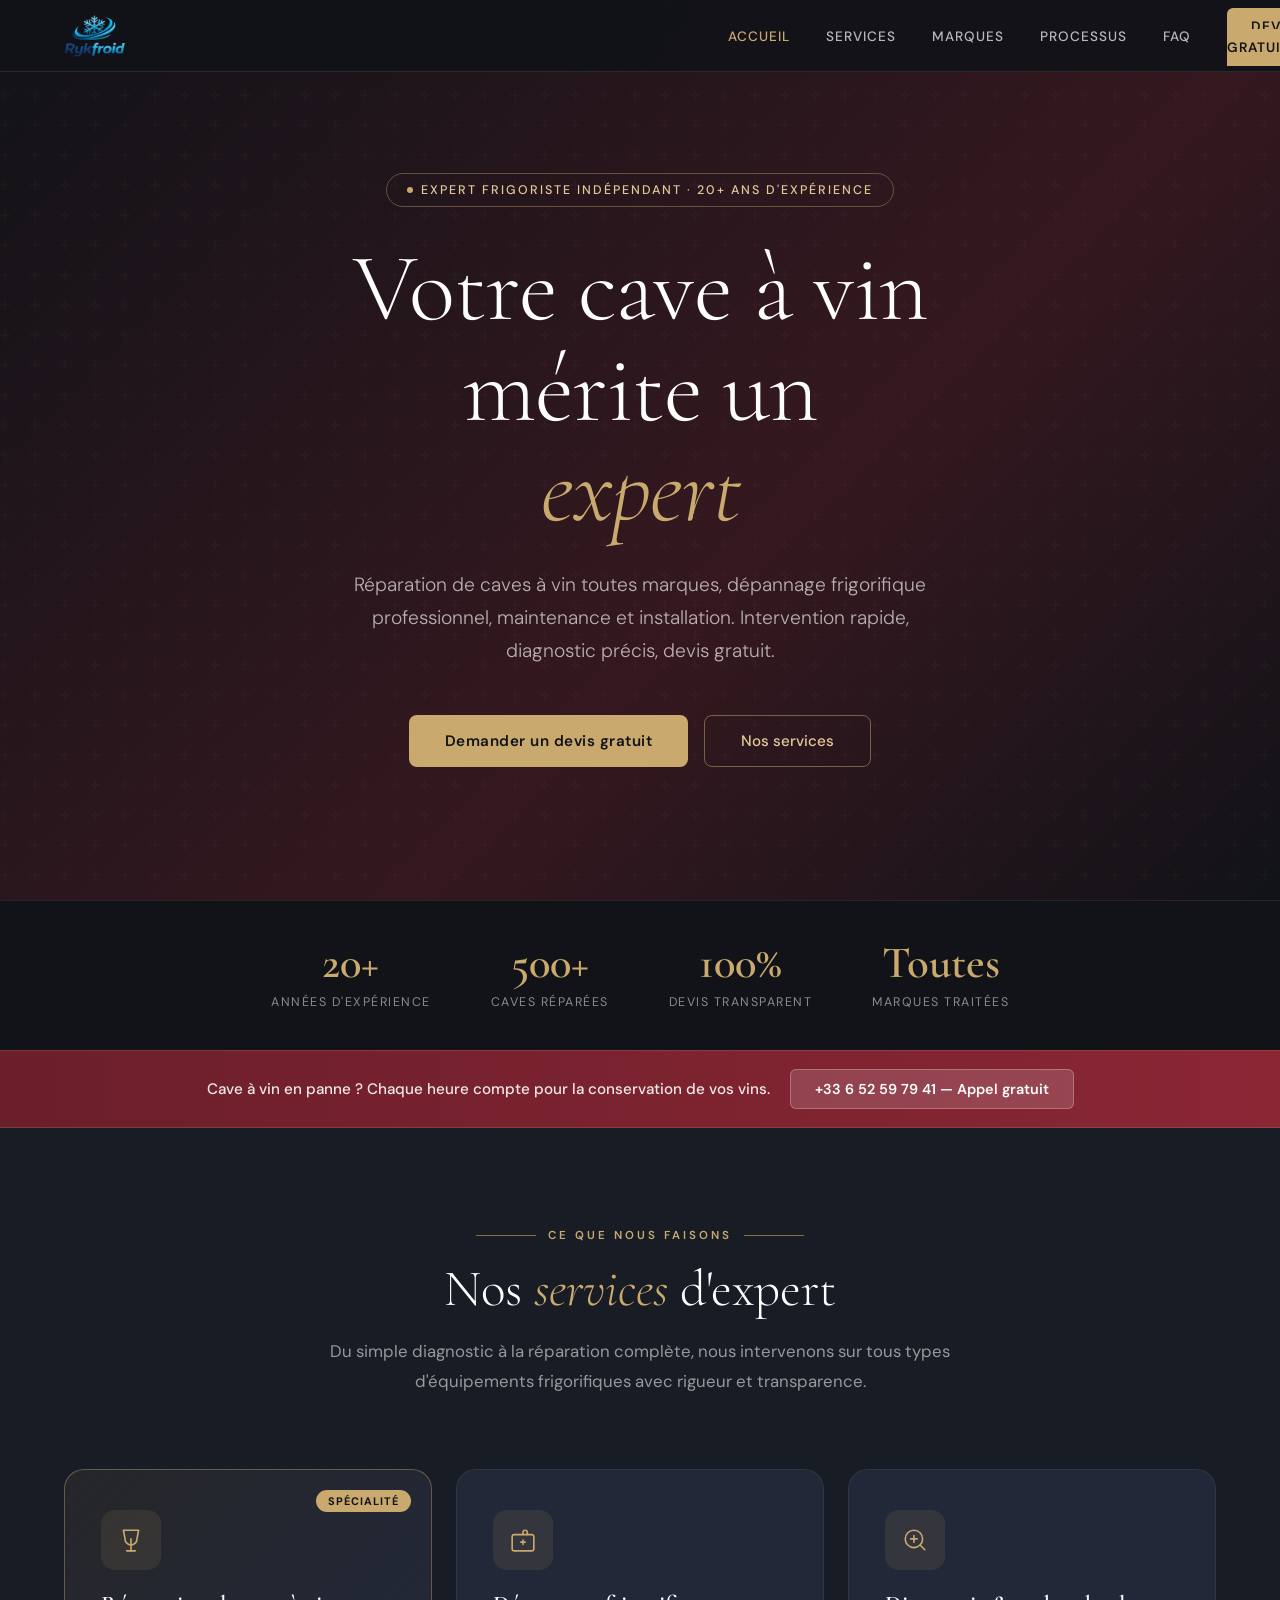
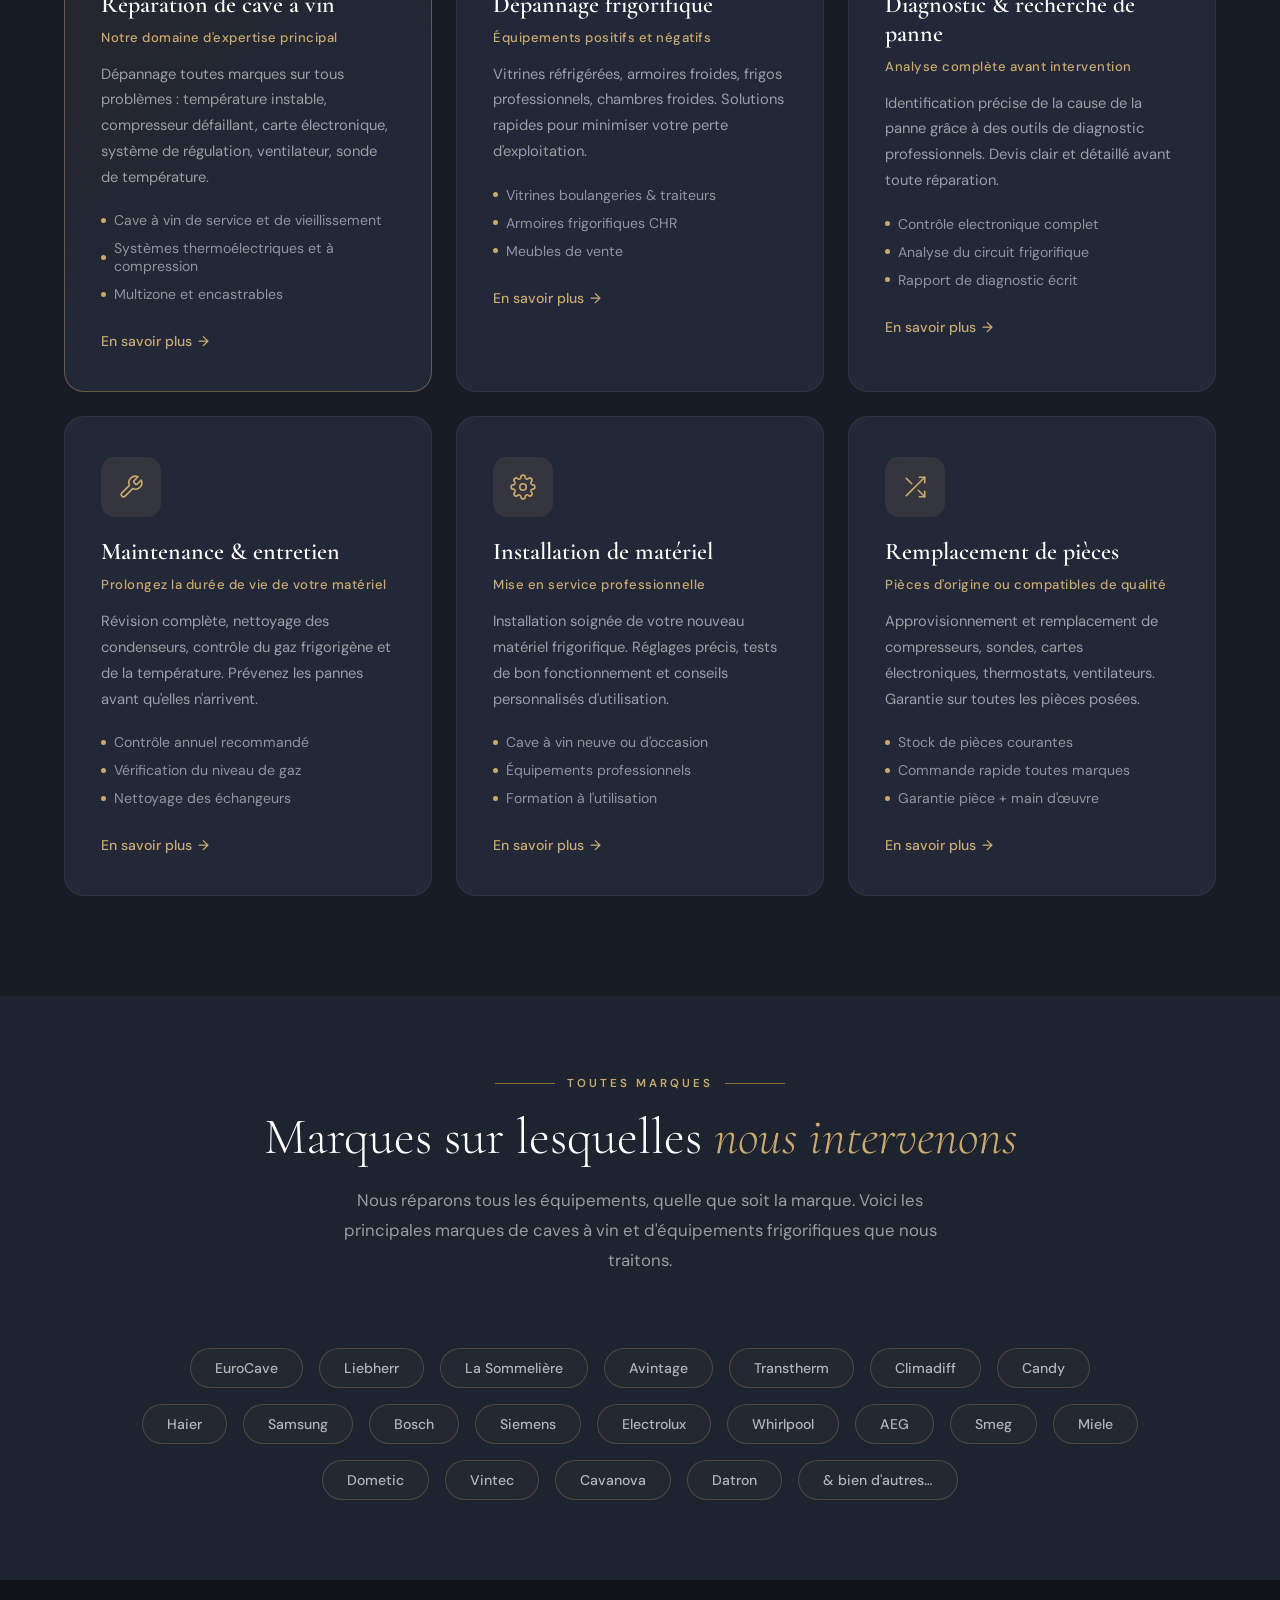
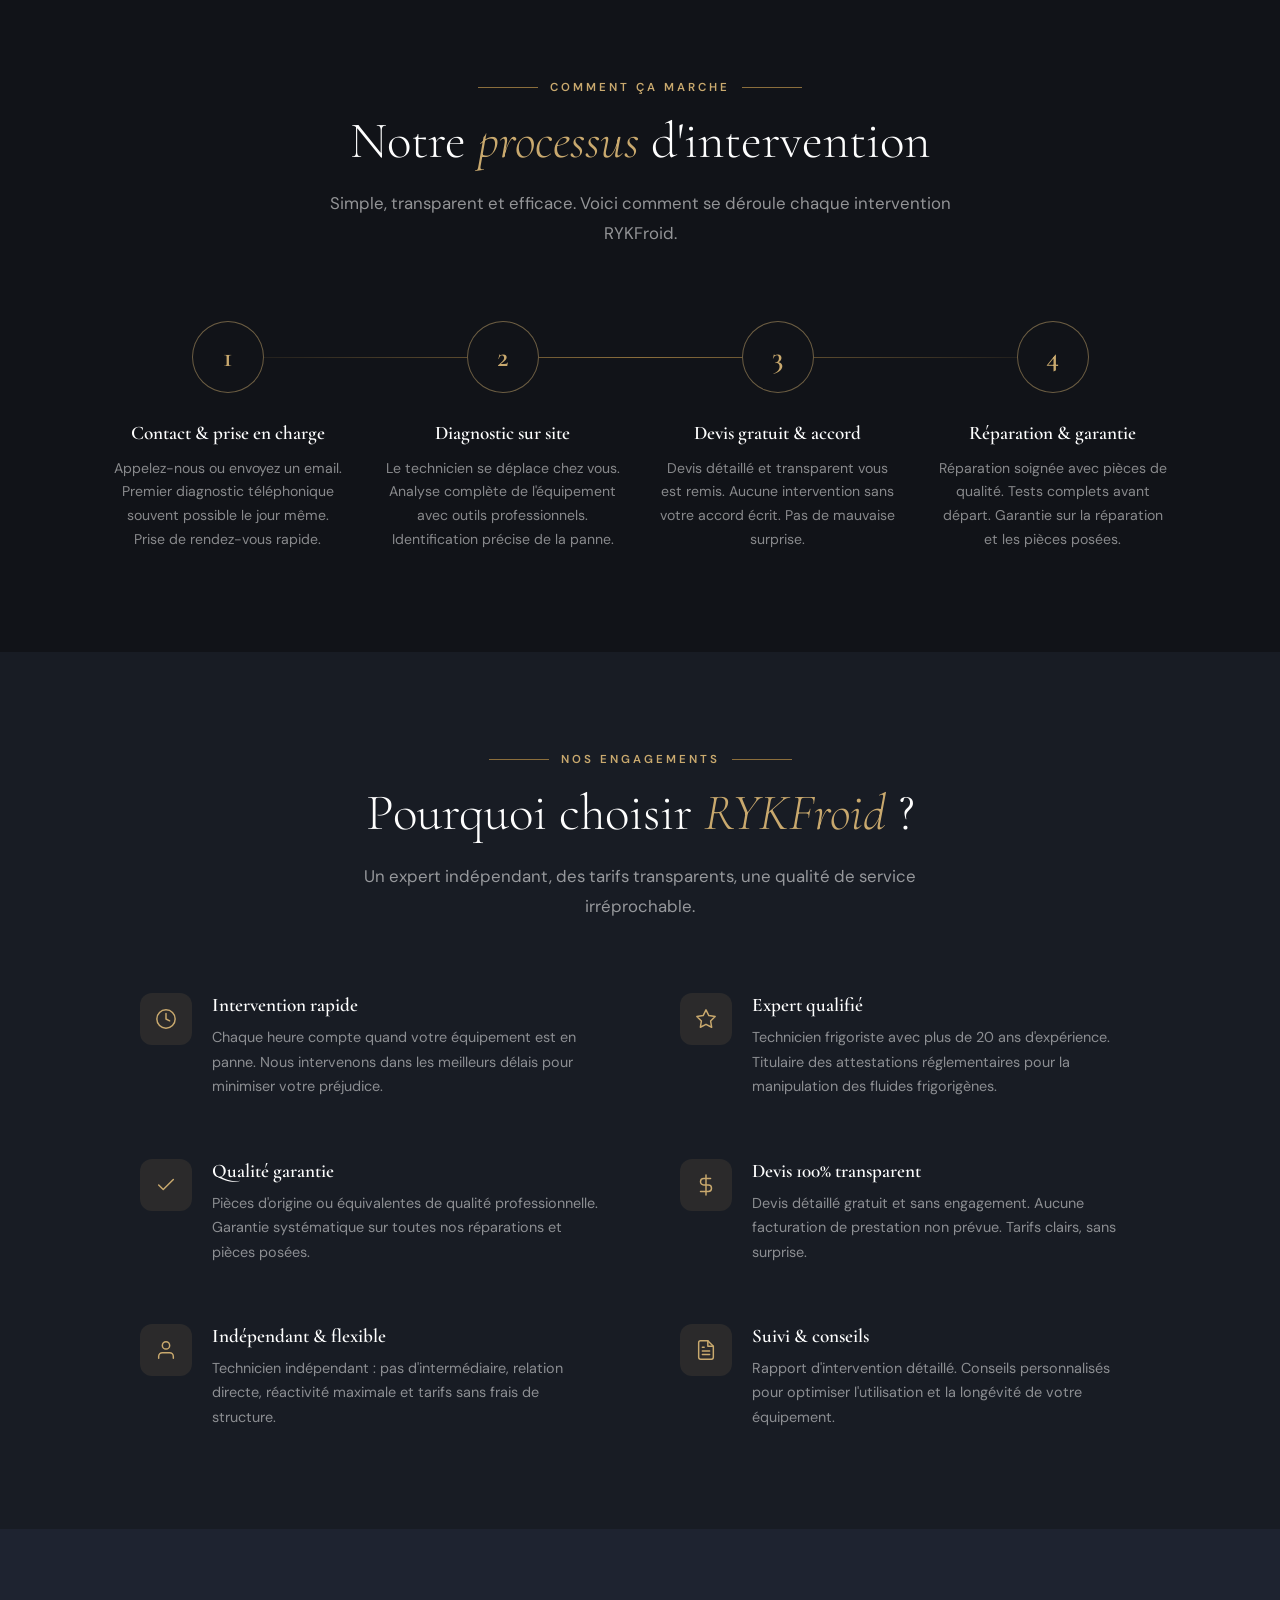
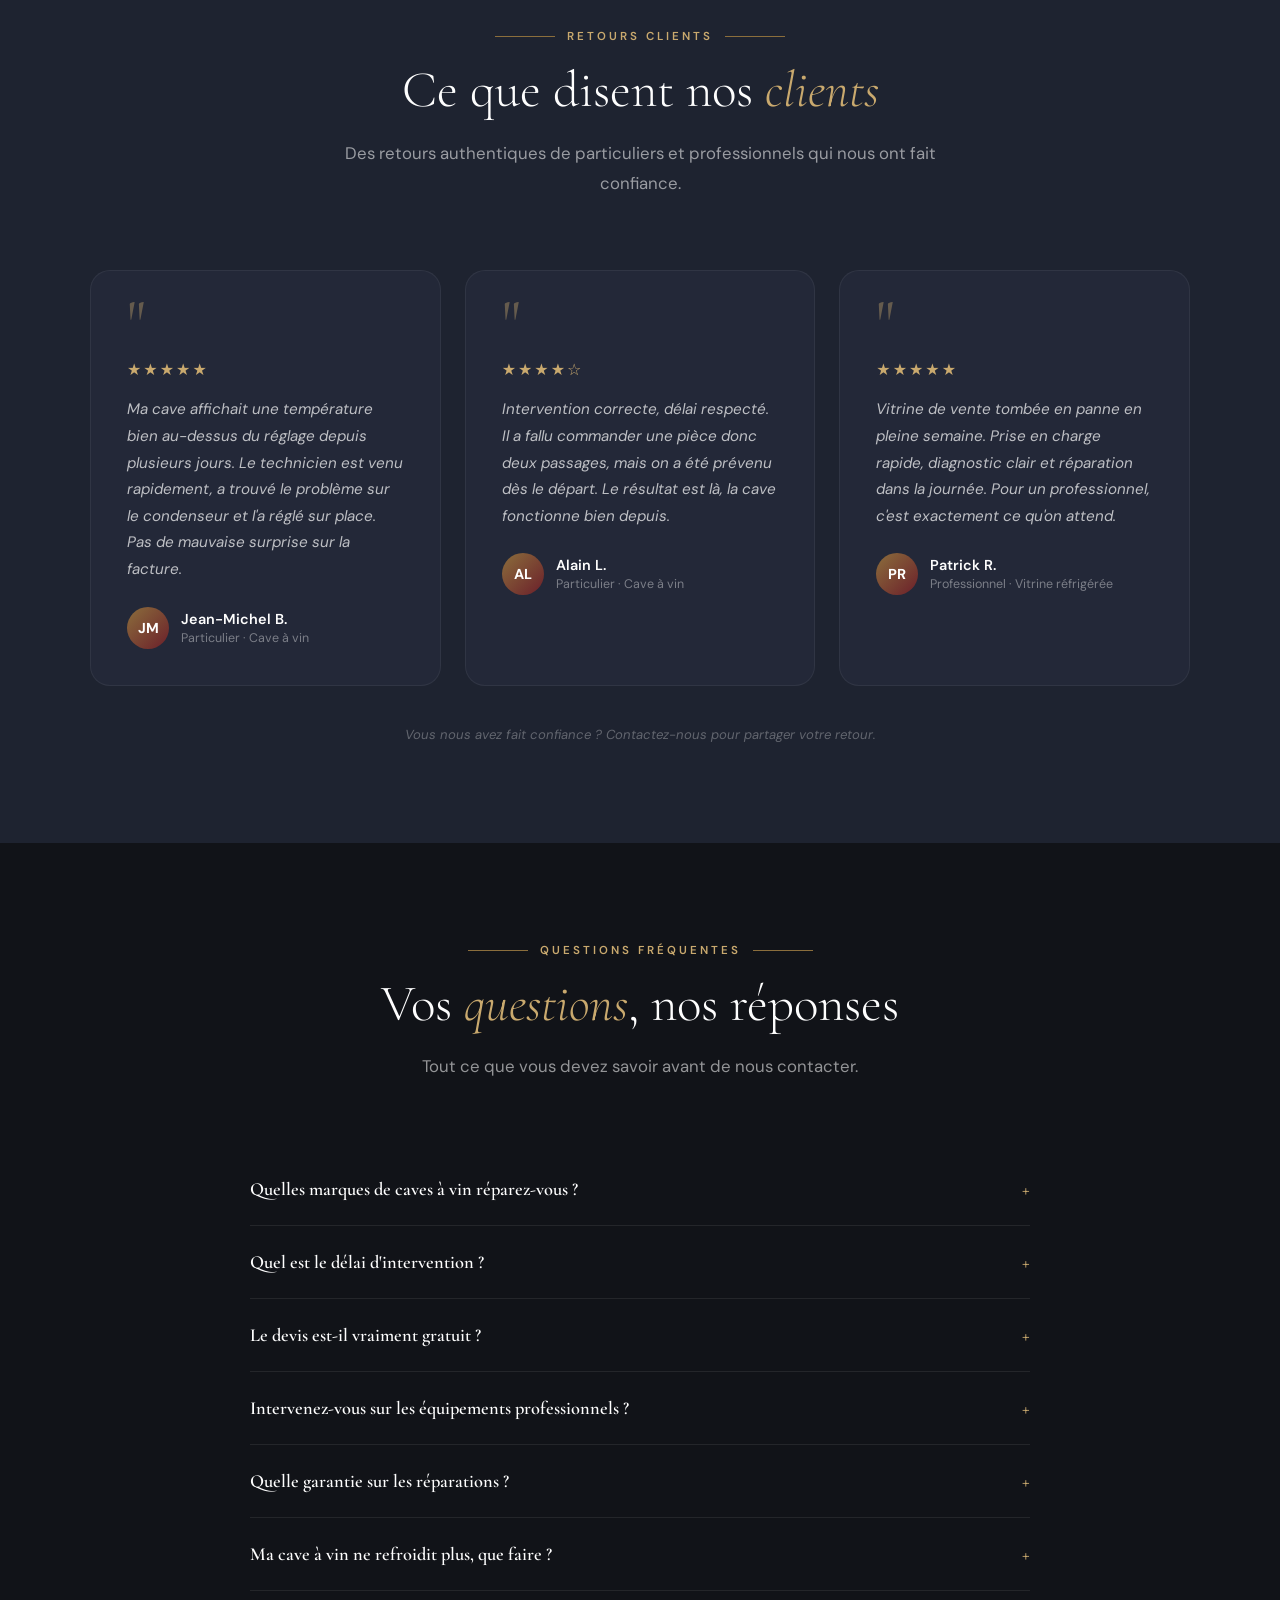
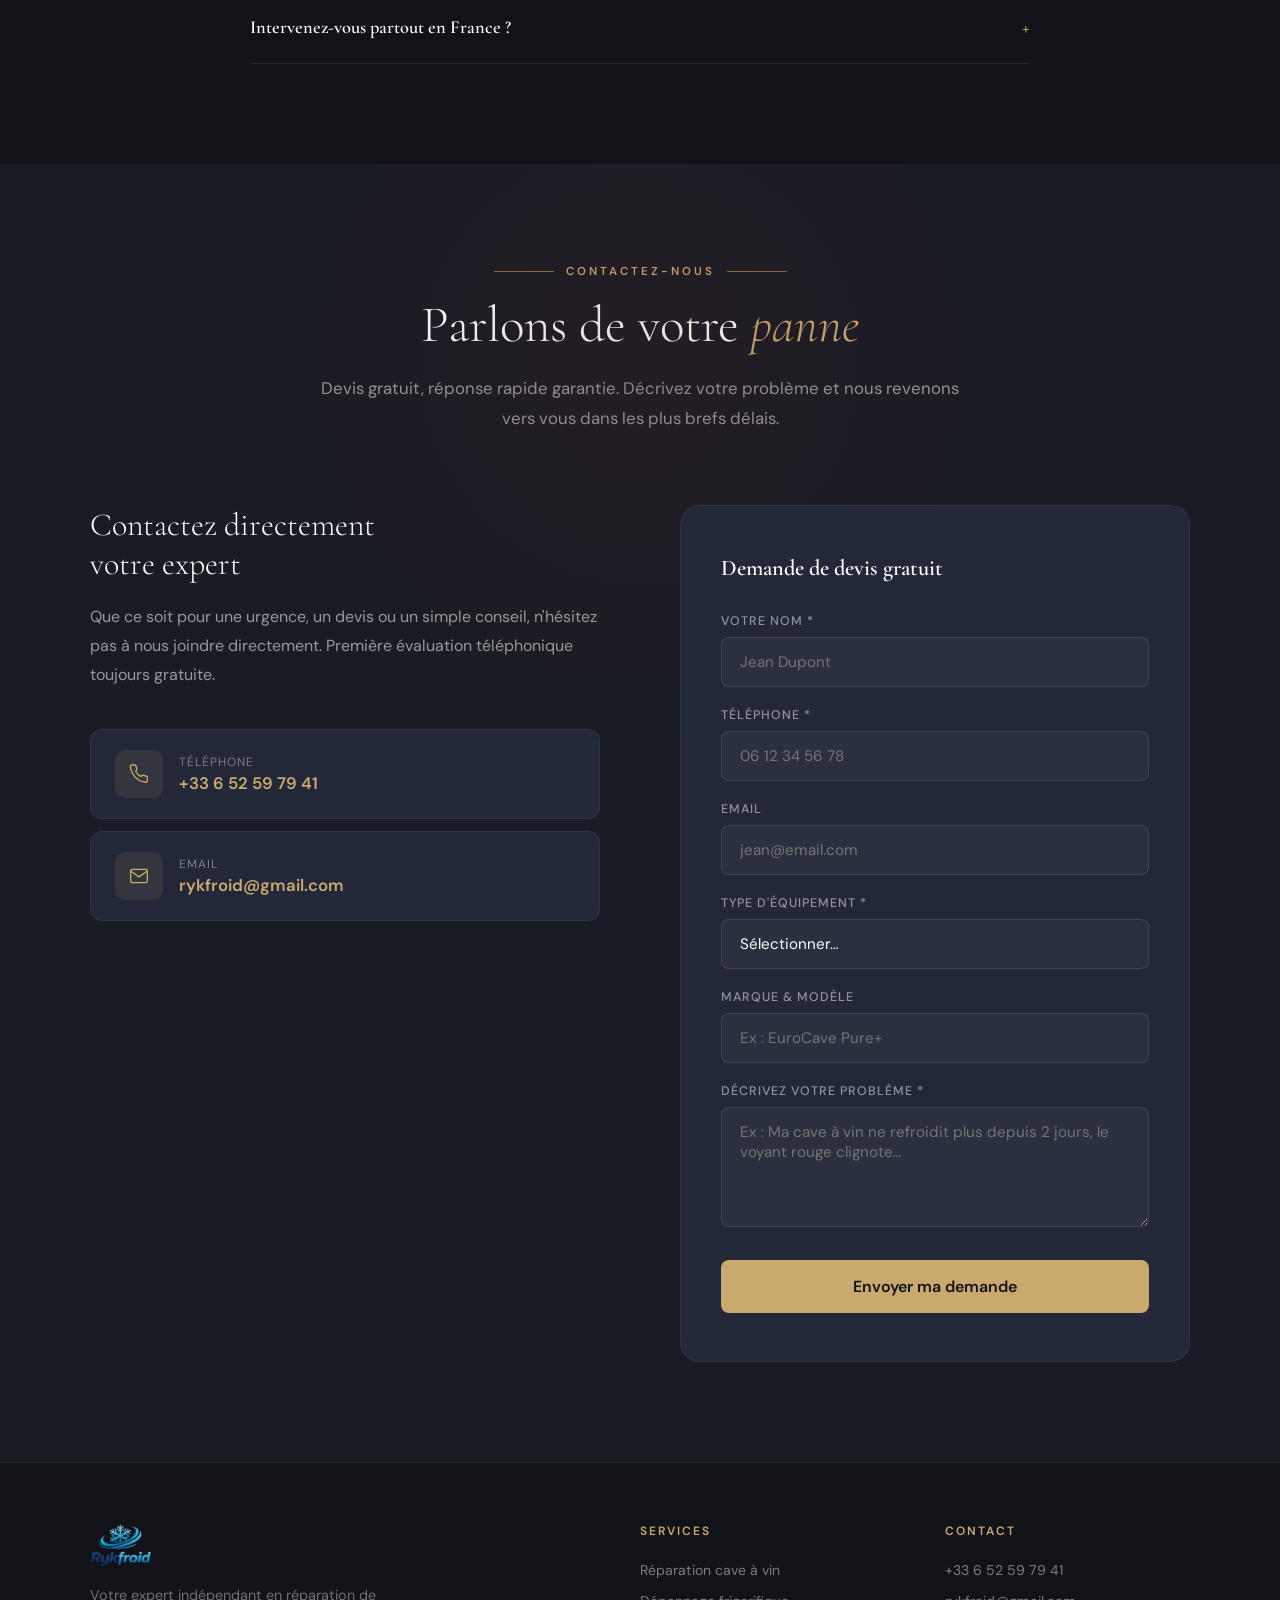
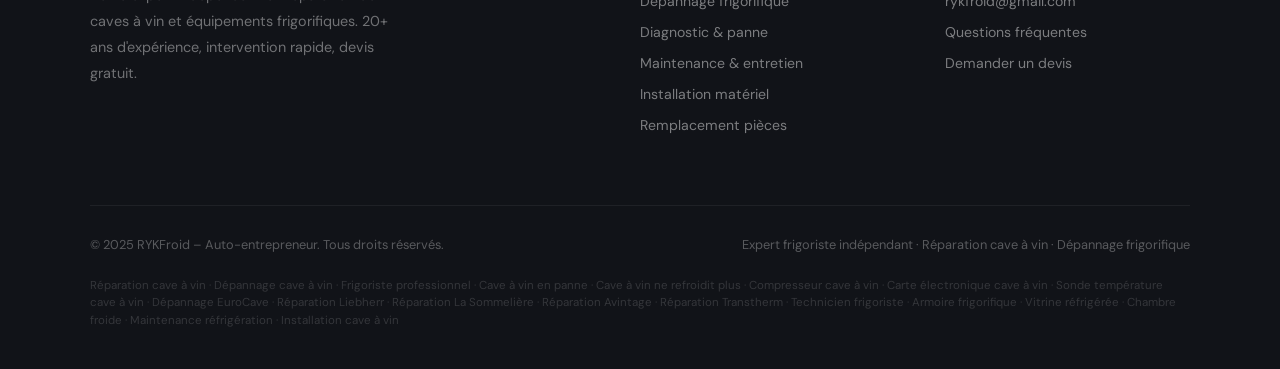
==== index.html @ 01894fd9 "Add files via upload" ====
<!DOCTYPE html>
<html lang="fr">
<head>
  <meta charset="UTF-8" />
  <meta name="viewport" content="width=device-width, initial-scale=1.0" />
  <meta name="google-site-verification" content="mFQCLBCYvSF62sa9KWFSL6CNM-4yQerjOzizsVtj8HY" />

  <!-- ===== SEO PRIMARY ===== -->
  <title>RYKFroid – Réparation Cave à Vin & Frigoriste Professionnel | Devis Gratuit</title>
  <meta name="description" content="RYKFroid – Expert frigoriste avec 20+ ans d'expérience. Réparation cave à vin toutes marques, dépannage réfrigération professionnelle, maintenance. Intervention rapide. Devis gratuit." />
  <meta name="keywords" content="réparation cave à vin, frigoriste, dépannage réfrigération, cave à vin en panne, compresseur cave à vin, réparation frigo professionnel, maintenance frigorifique, cave à vin temperature, dépannage cave à vin, technicien frigoriste" />
  <meta name="author" content="RYKFroid" />
  <meta name="robots" content="index, follow" />
  <link rel="canonical" href="https://www.rykfroid.fr/" />

  <!-- ===== OPEN GRAPH ===== -->
  <meta property="og:type" content="website" />
  <meta property="og:title" content="RYKFroid – Expert Réparation Cave à Vin & Frigoriste" />
  <meta property="og:description" content="20+ ans d'expérience. Réparation cave à vin, dépannage frigorifique, maintenance. Intervention rapide, devis gratuit." />
  <meta property="og:url" content="https://www.rykfroid.fr/" />
  <meta property="og:image" content="https://www.rykfroid.fr/og-image.jpg" />
  <meta property="og:locale" content="fr_FR" />

  <!-- ===== TWITTER CARD ===== -->
  <meta name="twitter:card" content="summary_large_image" />
  <meta name="twitter:title" content="RYKFroid – Expert Cave à Vin & Frigoriste" />
  <meta name="twitter:description" content="Réparation cave à vin toutes marques. Frigoriste 20+ ans d'expérience. Devis gratuit." />

  <!-- ===== SCHEMA.ORG JSON-LD ===== -->
  <script type="application/ld+json">
  {
    "@context": "https://schema.org",
    "@type": "LocalBusiness",
    "name": "RYKFroid",
    "description": "Expert en réparation de caves à vin et équipements frigorifiques professionnels. 20+ ans d'expérience, intervention rapide, devis gratuit.",
    "url": "https://www.rykfroid.fr",
    "telephone": "+33652597941",
    "email": "rykfroid@gmail.com",
    "priceRange": "€€",
    "currenciesAccepted": "EUR",
    "paymentAccepted": "Espèces, Virement bancaire, Chèque",
    "areaServed": {
      "@type": "Country",
      "name": "France"
    },
    "serviceType": [
      "Réparation de cave à vin",
      "Dépannage frigorifique",
      "Maintenance réfrigération",
      "Installation équipements frigorifiques"
    ],
    "hasOfferCatalog": {
      "@type": "OfferCatalog",
      "name": "Services RYKFroid",
      "itemListElement": [
        {
          "@type": "Offer",
          "itemOffered": {
            "@type": "Service",
            "name": "Réparation cave à vin",
            "description": "Dépannage toutes marques, problèmes de température, compresseur, carte électronique"
          }
        },
        {
          "@type": "Offer",
          "itemOffered": {
            "@type": "Service",
            "name": "Dépannage frigorifique professionnel",
            "description": "Vitrines, armoires réfrigérées, chambres froides"
          }
        }
      ]
    },
    "sameAs": []
  }
  </script>

  <script type="application/ld+json">
  {
    "@context": "https://schema.org",
    "@type": "FAQPage",
    "mainEntity": [
      {
        "@type": "Question",
        "name": "Quelles marques de caves à vin réparez-vous ?",
        "acceptedAnswer": {
          "@type": "Answer",
          "text": "RYKFroid intervient sur toutes les marques : EuroCave, Liebherr, La Sommelière, Avintage, Transtherm, Climadiff, Candy, Haier, Samsung, et bien d'autres."
        }
      },
      {
        "@type": "Question",
        "name": "Quel est le délai d'intervention ?",
        "acceptedAnswer": {
          "@type": "Answer",
          "text": "Nous nous engageons à intervenir dans les plus brefs délais. Un premier diagnostic téléphonique est souvent possible le jour même."
        }
      },
      {
        "@type": "Question",
        "name": "Le devis est-il gratuit ?",
        "acceptedAnswer": {
          "@type": "Answer",
          "text": "Oui, le devis est gratuit et sans engagement. Un diagnostic précis est établi avant toute réparation."
        }
      },
      {
        "@type": "Question",
        "name": "Intervenez-vous sur les équipements professionnels ?",
        "acceptedAnswer": {
          "@type": "Answer",
          "text": "Oui, RYKFroid intervient sur tous types d'équipements : vitrines réfrigérées, armoires frigorifiques, chambres froides, groupes froid."
        }
      }
    ]
  }
  </script>

  <!-- ===== FONTS ===== -->
  <link rel="preconnect" href="https://fonts.googleapis.com" />
  <link rel="preconnect" href="https://fonts.gstatic.com" crossorigin />
  <link href="https://fonts.googleapis.com/css2?family=Cormorant+Garamond:ital,wght@0,300;0,400;0,600;1,300;1,400&family=DM+Sans:wght@300;400;500;600&family=Playfair+Display:ital,wght@0,700;1,400&display=swap" rel="stylesheet" />

  <style>
    /* ============================================================
       DESIGN SYSTEM – Luxury Wine Cellar / Dark Premium
    ============================================================ */
    :root {
      --gold:       #C9A96E;
      --gold-light: #E2C99A;
      --gold-dark:  #8B6E3C;
      --wine:       #6B1F2A;
      --wine-mid:   #8B2635;
      --ice:        #A8D5E8;
      --charcoal:   #111318;
      --dark:       #181C24;
      --dark-mid:   #1E2330;
      --dark-card:  #232838;
      --muted:      #6B7280;
      --light:      #F4F1EC;
      --white:      #FEFEFE;

      --font-display: 'Cormorant Garamond', Georgia, serif;
      --font-serif:   'Playfair Display', Georgia, serif;
      --font-body:    'DM Sans', system-ui, sans-serif;

      --radius:  12px;
      --radius-lg: 20px;
      --shadow:  0 4px 24px rgba(0,0,0,.45);
      --shadow-gold: 0 0 40px rgba(201,169,110,.15);
    }

    *, *::before, *::after { margin:0; padding:0; box-sizing:border-box; }

    html { scroll-behavior: smooth; }

    body {
      font-family: var(--font-body);
      background: var(--charcoal);
      color: var(--white);
      overflow-x: hidden;
    }

    /* ── SCROLLBAR ── */
    ::-webkit-scrollbar { width: 6px; }
    ::-webkit-scrollbar-track { background: var(--dark); }
    ::-webkit-scrollbar-thumb { background: var(--gold-dark); border-radius: 3px; }

    /* ============================================================
       NAVBAR
    ============================================================ */
    .navbar {
      position: fixed; top: 0; left: 0; right: 0; z-index: 1000;
      padding: 0 5%;
      display: flex; align-items: center; justify-content: space-between;
      height: 72px;
      background: rgba(17,19,24,.92);
      backdrop-filter: blur(20px);
      border-bottom: 1px solid rgba(201,169,110,.15);
      transition: all .4s ease;
    }
    .navbar.scrolled {
      height: 60px;
      background: rgba(17,19,24,.98);
    }
    .nav-logo {
      display: flex; align-items: center; gap: 12px;
      text-decoration: none;
    }
    .nav-logo-icon {
      width: 38px; height: 38px;
      background: linear-gradient(135deg, var(--gold-dark), var(--gold));
      border-radius: 8px;
      display: flex; align-items: center; justify-content: center;
      font-size: 1.2rem;
    }
    .nav-logo-text {
      font-family: var(--font-display);
      font-size: 1.6rem;
      font-weight: 600;
      color: var(--gold);
      letter-spacing: 2px;
    }
    .nav-links {
      display: flex; align-items: center; gap: 36px;
      list-style: none;
    }
    .nav-links a {
      text-decoration: none;
      font-size: .85rem;
      font-weight: 500;
      letter-spacing: 1px;
      text-transform: uppercase;
      color: rgba(255,255,255,.7);
      transition: color .3s;
      position: relative;
    }
    .nav-links a::after {
      content: '';
      position: absolute; bottom: -4px; left: 0; right: 0; height: 1px;
      background: var(--gold);
      transform: scaleX(0); transform-origin: left;
      transition: transform .3s ease;
    }
    .nav-links a:hover { color: var(--gold); }
    .nav-links a:hover::after { transform: scaleX(1); }
    .nav-cta {
      padding: 10px 24px;
      background: var(--gold);
      color: var(--charcoal) !important;
      border-radius: 6px;
      font-weight: 600 !important;
      transition: background .3s, transform .2s !important;
    }
    .nav-cta:hover { background: var(--gold-light) !important; transform: translateY(-1px); }
    .nav-cta::after { display: none !important; }

    .burger {
      display: none; flex-direction: column; gap: 5px; cursor: pointer;
      background: none; border: none; padding: 4px;
    }
    .burger span {
      display: block; width: 24px; height: 2px;
      background: var(--gold); border-radius: 2px;
      transition: all .3s ease;
    }

    /* ============================================================
       HERO
    ============================================================ */
    .hero {
      position: relative;
      min-height: 100vh;
      display: flex; align-items: center; justify-content: center;
      overflow: hidden;
      padding: 120px 5% 80px;
    }
    .hero-bg {
      position: absolute; inset: 0;
      background:
        linear-gradient(135deg, rgba(17,19,24,.97) 0%, rgba(107,31,42,.4) 60%, rgba(17,19,24,.9) 100%),
        url('https://images.unsplash.com/photo-1558618666-fcd25c85cd64?w=1400&q=80') center/cover no-repeat;
    }
    .hero-bg::after {
      content: '';
      position: absolute; inset: 0;
      background: url("data:image/svg+xml,%3Csvg width='60' height='60' viewBox='0 0 60 60' xmlns='http://www.w3.org/2000/svg'%3E%3Cg fill='none' fill-rule='evenodd'%3E%3Cg fill='%23C9A96E' fill-opacity='0.03'%3E%3Cpath d='M36 34v-4h-2v4h-4v2h4v4h2v-4h4v-2h-4zm0-30V0h-2v4h-4v2h4v4h2V6h4V4h-4zM6 34v-4H4v4H0v2h4v4h2v-4h4v-2H6zM6 4V0H4v4H0v2h4v4h2V6h4V4H6z'/%3E%3C/g%3E%3C/g%3E%3C/svg%3E");
    }
    .hero-content {
      position: relative; z-index: 1;
      text-align: center; max-width: 860px;
    }
    .hero-badge {
      display: inline-flex; align-items: center; gap: 8px;
      padding: 8px 20px;
      border: 1px solid rgba(201,169,110,.4);
      border-radius: 100px;
      font-size: .78rem; font-weight: 500; letter-spacing: 2px; text-transform: uppercase;
      color: var(--gold-light);
      margin-bottom: 32px;
      animation: fadeUp .8s ease both;
    }
    .hero-badge span { width: 6px; height: 6px; background: var(--gold); border-radius: 50%; }
    .hero-title {
      font-family: var(--font-display);
      font-size: clamp(3rem, 8vw, 6rem);
      font-weight: 300;
      line-height: 1.05;
      letter-spacing: -1px;
      margin-bottom: 28px;
      animation: fadeUp .8s ease .1s both;
    }
    .hero-title em {
      font-style: italic;
      color: var(--gold);
      display: block;
    }
    .hero-sub {
      font-size: clamp(1rem, 2vw, 1.2rem);
      font-weight: 300;
      color: rgba(255,255,255,.65);
      line-height: 1.7;
      max-width: 580px; margin: 0 auto 48px;
      animation: fadeUp .8s ease .2s both;
    }
    .hero-actions {
      display: flex; align-items: center; justify-content: center; gap: 16px; flex-wrap: wrap;
      animation: fadeUp .8s ease .3s both;
    }
    .btn-primary {
      padding: 16px 36px;
      background: var(--gold);
      color: var(--charcoal);
      text-decoration: none;
      border-radius: 8px;
      font-weight: 600; font-size: .95rem;
      letter-spacing: .5px;
      transition: all .3s ease;
      display: inline-flex; align-items: center; gap: 8px;
    }
    .btn-primary:hover {
      background: var(--gold-light);
      transform: translateY(-2px);
      box-shadow: 0 12px 32px rgba(201,169,110,.35);
    }
    .btn-outline {
      padding: 15px 36px;
      border: 1.5px solid rgba(201,169,110,.5);
      color: var(--gold-light);
      text-decoration: none;
      border-radius: 8px;
      font-weight: 500; font-size: .95rem;
      transition: all .3s ease;
      display: inline-flex; align-items: center; gap: 8px;
    }
    .btn-outline:hover {
      border-color: var(--gold);
      background: rgba(201,169,110,.08);
      transform: translateY(-2px);
    }
    .hero-stats {
      position: relative; z-index: 1;
      display: flex; justify-content: center; gap: 60px; flex-wrap: wrap;
      padding: 40px 5%;
      border-top: 1px solid rgba(201,169,110,.12);
      animation: fadeUp .8s ease .4s both;
    }
    .hero-stat { text-align: center; }
    .hero-stat-number {
      font-family: var(--font-display);
      font-size: 2.8rem; font-weight: 600;
      color: var(--gold); display: block; line-height: 1;
    }
    .hero-stat-label {
      font-size: .78rem; letter-spacing: 1.5px; text-transform: uppercase;
      color: rgba(255,255,255,.5); margin-top: 8px; display: block;
    }

    /* ============================================================
       SECTIONS COMMONS
    ============================================================ */
    section { padding: 100px 5%; }
    .section-label {
      font-size: .72rem; letter-spacing: 3px; text-transform: uppercase;
      color: var(--gold); font-weight: 600;
      display: flex; align-items: center; gap: 12px;
      justify-content: center; margin-bottom: 16px;
    }
    .section-label::before, .section-label::after {
      content: ''; flex: 1; max-width: 60px; height: 1px; background: var(--gold-dark);
    }
    .section-title {
      font-family: var(--font-display);
      font-size: clamp(2rem, 4vw, 3.2rem);
      font-weight: 300; text-align: center;
      line-height: 1.2; margin-bottom: 16px;
    }
    .section-title em { font-style: italic; color: var(--gold); }
    .section-sub {
      text-align: center; color: rgba(255,255,255,.55);
      font-size: 1.05rem; line-height: 1.8;
      max-width: 640px; margin: 0 auto 72px;
    }

    /* ============================================================
       URGENCE BANNER
    ============================================================ */
    .urgence-banner {
      background: linear-gradient(90deg, var(--wine) 0%, var(--wine-mid) 100%);
      padding: 18px 5%;
      display: flex; align-items: center; justify-content: center; gap: 20px;
      flex-wrap: wrap; text-align: center;
      border-top: 1px solid rgba(201,169,110,.2);
      border-bottom: 1px solid rgba(201,169,110,.2);
    }
    .urgence-banner p {
      font-size: .95rem; font-weight: 500;
      color: rgba(255,255,255,.9);
    }
    .urgence-banner a {
      display: inline-flex; align-items: center; gap: 8px;
      padding: 10px 24px;
      background: rgba(255,255,255,.15);
      color: white; text-decoration: none; border-radius: 6px;
      font-weight: 600; font-size: .9rem;
      border: 1px solid rgba(255,255,255,.25);
      transition: background .3s;
    }
    .urgence-banner a:hover { background: rgba(255,255,255,.25); }

    /* ============================================================
       SERVICES
    ============================================================ */
    #services { background: var(--dark); }
    .services-grid {
      display: grid;
      grid-template-columns: repeat(auto-fit, minmax(320px, 1fr));
      gap: 24px; max-width: 1200px; margin: 0 auto;
    }
    .service-card {
      background: var(--dark-card);
      border: 1px solid rgba(255,255,255,.06);
      border-radius: var(--radius-lg);
      padding: 40px 36px;
      position: relative; overflow: hidden;
      transition: all .4s ease;
      cursor: pointer;
    }
    .service-card::before {
      content: '';
      position: absolute; inset: 0;
      background: linear-gradient(135deg, rgba(201,169,110,.05) 0%, transparent 60%);
      opacity: 0; transition: opacity .4s;
    }
    .service-card:hover { border-color: rgba(201,169,110,.3); transform: translateY(-6px); box-shadow: var(--shadow-gold); }
    .service-card:hover::before { opacity: 1; }
    .service-card.featured {
      border-color: rgba(201,169,110,.4);
      background: linear-gradient(135deg, rgba(201,169,110,.08) 0%, var(--dark-card) 60%);
    }
    .service-icon {
      font-size: 2rem; margin-bottom: 20px;
      width: 60px; height: 60px;
      background: rgba(201,169,110,.1);
      border-radius: 14px;
      display: flex; align-items: center; justify-content: center;
    }
    .service-featured-tag {
      position: absolute; top: 20px; right: 20px;
      padding: 4px 12px;
      background: var(--gold);
      color: var(--charcoal);
      font-size: .68rem; font-weight: 700; letter-spacing: 1px; text-transform: uppercase;
      border-radius: 100px;
    }
    .service-card h3 {
      font-family: var(--font-display);
      font-size: 1.5rem; font-weight: 600;
      margin-bottom: 10px; color: var(--white);
    }
    .service-card h4 {
      font-size: .82rem; color: var(--gold); font-weight: 500;
      letter-spacing: .5px; margin-bottom: 16px;
    }
    .service-card p {
      font-size: .92rem; line-height: 1.75;
      color: rgba(255,255,255,.55);
    }
    .service-card ul {
      list-style: none; margin-top: 16px;
    }
    .service-card ul li {
      font-size: .88rem; color: rgba(255,255,255,.5);
      padding: 5px 0;
      display: flex; align-items: center; gap: 8px;
    }
    .service-card ul li::before {
      content: ''; width: 5px; height: 5px;
      background: var(--gold); border-radius: 50%; flex-shrink: 0;
    }
    .service-link {
      display: inline-flex; align-items: center; gap: 6px;
      margin-top: 24px;
      color: var(--gold); font-size: .88rem; font-weight: 500;
      text-decoration: none;
      transition: gap .3s;
    }
    .service-link::after {
      content: '→';
      font-style: normal;
    }
    .service-link:hover { gap: 10px; }

    /* ============================================================
       MARQUES
    ============================================================ */
    #marques { background: var(--dark-mid); padding: 80px 5%; }
    .marques-grid {
      display: flex; flex-wrap: wrap; justify-content: center;
      gap: 16px; max-width: 1000px; margin: 0 auto;
    }
    .marque-pill {
      padding: 10px 24px;
      border: 1px solid rgba(201,169,110,.25);
      border-radius: 100px;
      font-size: .88rem; font-weight: 500;
      color: rgba(255,255,255,.65);
      background: rgba(201,169,110,.04);
      transition: all .3s;
    }
    .marque-pill:hover {
      border-color: var(--gold);
      color: var(--gold);
      background: rgba(201,169,110,.1);
    }

    /* ============================================================
       PROCESS
    ============================================================ */
    #process { background: var(--charcoal); }
    .process-steps {
      display: grid; grid-template-columns: repeat(auto-fit, minmax(220px, 1fr));
      gap: 0; max-width: 1100px; margin: 0 auto;
      position: relative;
    }
    .process-steps::before {
      content: '';
      position: absolute; top: 36px; left: 10%; right: 10%; height: 1px;
      background: linear-gradient(90deg, transparent, var(--gold-dark), transparent);
    }
    .process-step {
      text-align: center; padding: 0 20px 0;
      position: relative;
    }
    .step-num {
      width: 72px; height: 72px;
      border: 1.5px solid rgba(201,169,110,.5);
      border-radius: 50%;
      display: flex; align-items: center; justify-content: center;
      font-family: var(--font-display);
      font-size: 1.8rem; font-weight: 600; color: var(--gold);
      margin: 0 auto 28px;
      background: var(--charcoal);
      position: relative; z-index: 1;
      transition: all .3s;
    }
    .process-step:hover .step-num {
      background: var(--gold);
      color: var(--charcoal);
      border-color: var(--gold);
      box-shadow: 0 0 24px rgba(201,169,110,.4);
    }
    .process-step h4 {
      font-family: var(--font-display);
      font-size: 1.2rem; font-weight: 600;
      margin-bottom: 12px; color: var(--white);
    }
    .process-step p {
      font-size: .88rem; color: rgba(255,255,255,.5); line-height: 1.7;
    }

    /* ============================================================
       WHY US
    ============================================================ */
    #pourquoi { background: var(--dark); }
    .why-grid {
      display: grid; grid-template-columns: 1fr 1fr;
      gap: 60px 80px; max-width: 1000px; margin: 0 auto; align-items: start;
    }
    .why-item { display: flex; gap: 20px; }
    .why-icon {
      font-size: 1.5rem; flex-shrink: 0;
      width: 52px; height: 52px;
      background: rgba(201,169,110,.1);
      border-radius: 12px;
      display: flex; align-items: center; justify-content: center;
    }
    .why-item h4 {
      font-family: var(--font-display);
      font-size: 1.2rem; font-weight: 600;
      margin-bottom: 8px; color: var(--white);
    }
    .why-item p {
      font-size: .9rem; color: rgba(255,255,255,.5); line-height: 1.7;
    }

    /* ============================================================
       TÉMOIGNAGES
    ============================================================ */
    #temoignages { background: var(--dark-mid); }
    .temoignages-grid {
      display: grid; grid-template-columns: repeat(auto-fit, minmax(280px, 1fr));
      gap: 24px; max-width: 1100px; margin: 0 auto;
    }
    .temoignage-card {
      background: var(--dark-card);
      border: 1px solid rgba(255,255,255,.06);
      border-radius: var(--radius-lg);
      padding: 36px;
      position: relative;
      transition: all .3s;
    }
    .temoignage-card:hover {
      border-color: rgba(201,169,110,.2);
      transform: translateY(-4px);
    }
    .temoignage-quote {
      font-family: var(--font-display);
      font-size: 4rem; color: var(--gold);
      line-height: .5; margin-bottom: 20px; opacity: .4;
    }
    .temoignage-text {
      font-size: .95rem; line-height: 1.75;
      color: rgba(255,255,255,.7);
      font-style: italic;
      margin-bottom: 24px;
    }
    .stars { color: var(--gold); letter-spacing: 2px; font-size: 1rem; margin-bottom: 16px; }
    .temoignage-author { display: flex; align-items: center; gap: 12px; }
    .author-avatar {
      width: 42px; height: 42px; border-radius: 50%;
      background: linear-gradient(135deg, var(--gold-dark), var(--wine));
      display: flex; align-items: center; justify-content: center;
      font-weight: 700; font-size: .9rem; color: white;
    }
    .author-name { font-weight: 600; font-size: .9rem; }
    .author-info { font-size: .78rem; color: rgba(255,255,255,.4); margin-top: 2px; }

    /* ============================================================
       FAQ
    ============================================================ */
    #faq { background: var(--charcoal); }
    .faq-list { max-width: 780px; margin: 0 auto; }
    .faq-item {
      border-bottom: 1px solid rgba(255,255,255,.08);
    }
    .faq-question {
      width: 100%; background: none; border: none;
      padding: 24px 0;
      display: flex; align-items: center; justify-content: space-between; gap: 16px;
      cursor: pointer;
      font-family: var(--font-display);
      font-size: 1.15rem; font-weight: 600;
      color: var(--white); text-align: left;
      transition: color .3s;
    }
    .faq-question:hover { color: var(--gold); }
    .faq-arrow {
      color: var(--gold); font-size: 1.2rem; flex-shrink: 0;
      transition: transform .3s;
    }
    .faq-item.open .faq-arrow { transform: rotate(45deg); }
    .faq-answer {
      font-size: .95rem; line-height: 1.75;
      color: rgba(255,255,255,.55);
      max-height: 0; overflow: hidden;
      transition: max-height .4s ease, padding .3s;
    }
    .faq-item.open .faq-answer {
      max-height: 300px;
      padding-bottom: 24px;
    }

    /* ============================================================
       CONTACT
    ============================================================ */
    #contact {
      background: var(--dark);
      position: relative; overflow: hidden;
    }
    #contact::before {
      content: '';
      position: absolute; top: -200px; left: 50%; transform: translateX(-50%);
      width: 800px; height: 800px; border-radius: 50%;
      background: radial-gradient(circle, rgba(107,31,42,.15) 0%, transparent 70%);
      pointer-events: none;
    }
    .contact-wrapper {
      max-width: 1100px; margin: 0 auto;
      display: grid; grid-template-columns: 1fr 1fr; gap: 80px; align-items: start;
    }
    .contact-info h3 {
      font-family: var(--font-display);
      font-size: 2rem; font-weight: 300; margin-bottom: 20px;
    }
    .contact-info p { color: rgba(255,255,255,.55); line-height: 1.8; margin-bottom: 40px; }
    .contact-method {
      display: flex; align-items: center; gap: 16px;
      padding: 20px 24px;
      background: var(--dark-card);
      border: 1px solid rgba(255,255,255,.06);
      border-radius: var(--radius);
      margin-bottom: 12px;
      text-decoration: none; color: inherit;
      transition: all .3s;
    }
    .contact-method:hover {
      border-color: rgba(201,169,110,.3);
      transform: translateX(4px);
    }
    .contact-method-icon {
      font-size: 1.4rem; width: 48px; height: 48px;
      background: rgba(201,169,110,.1); border-radius: 10px;
      display: flex; align-items: center; justify-content: center; flex-shrink: 0;
    }
    .contact-method-label { font-size: .75rem; color: rgba(255,255,255,.4); letter-spacing: 1px; text-transform: uppercase; }
    .contact-method-value { font-size: 1.05rem; font-weight: 600; color: var(--gold); margin-top: 2px; }
    .contact-form {
      background: var(--dark-card);
      border: 1px solid rgba(255,255,255,.06);
      border-radius: var(--radius-lg); padding: 48px 40px;
    }
    .contact-form h4 {
      font-family: var(--font-display);
      font-size: 1.4rem; font-weight: 600; margin-bottom: 32px;
    }
    .form-group { margin-bottom: 20px; }
    .form-group label {
      display: block; font-size: .78rem; letter-spacing: 1px; text-transform: uppercase;
      color: rgba(255,255,255,.5); margin-bottom: 8px; font-weight: 500;
    }
    .form-group input,
    .form-group select,
    .form-group textarea {
      width: 100%; padding: 14px 18px;
      background: rgba(255,255,255,.04);
      border: 1px solid rgba(255,255,255,.1);
      border-radius: 8px; color: white;
      font-family: var(--font-body); font-size: .95rem;
      transition: border-color .3s;
      -webkit-appearance: none;
    }
    .form-group input:focus,
    .form-group select:focus,
    .form-group textarea:focus {
      outline: none; border-color: var(--gold);
      box-shadow: 0 0 0 3px rgba(201,169,110,.1);
    }
    .form-group select option { background: var(--dark-card); }
    .form-group textarea { resize: vertical; min-height: 120px; }
    .form-submit {
      width: 100%; padding: 16px;
      background: var(--gold);
      color: var(--charcoal);
      border: none; border-radius: 8px;
      font-family: var(--font-body); font-size: 1rem; font-weight: 600;
      cursor: pointer; margin-top: 8px;
      transition: all .3s;
    }
    .form-submit:hover {
      background: var(--gold-light);
      transform: translateY(-2px);
      box-shadow: 0 8px 24px rgba(201,169,110,.3);
    }
    .form-success {
      display: none; text-align: center; padding: 20px;
      background: rgba(74,222,128,.1); border: 1px solid rgba(74,222,128,.3);
      border-radius: 8px; color: #4ade80; margin-top: 16px; font-size: .9rem;
    }
    .form-error {
      display: none; text-align: center; padding: 20px;
      background: rgba(239,68,68,.1); border: 1px solid rgba(239,68,68,.3);
      border-radius: 8px; color: #f87171; margin-top: 16px; font-size: .9rem;
    }

    /* ============================================================
       FOOTER
    ============================================================ */
    footer {
      background: var(--charcoal);
      border-top: 1px solid rgba(201,169,110,.12);
      padding: 60px 5% 40px;
    }
    .footer-top {
      display: grid; grid-template-columns: 2fr 1fr 1fr;
      gap: 60px; max-width: 1100px; margin: 0 auto 60px;
    }
    .footer-brand p {
      font-size: .9rem; color: rgba(255,255,255,.4);
      line-height: 1.8; margin-top: 16px; max-width: 320px;
    }
    .footer-col h5 {
      font-size: .75rem; letter-spacing: 2px; text-transform: uppercase;
      color: var(--gold); margin-bottom: 20px; font-weight: 600;
    }
    .footer-col ul { list-style: none; }
    .footer-col ul li { margin-bottom: 10px; }
    .footer-col ul li a {
      color: rgba(255,255,255,.45); text-decoration: none;
      font-size: .88rem; transition: color .3s;
    }
    .footer-col ul li a:hover { color: var(--gold); }
    .footer-bottom {
      max-width: 1100px; margin: 0 auto;
      padding-top: 30px; border-top: 1px solid rgba(255,255,255,.06);
      display: flex; align-items: center; justify-content: space-between; flex-wrap: gap;
      gap: 12px;
    }
    .footer-bottom p {
      font-size: .8rem; color: rgba(255,255,255,.3);
    }
    .footer-seo-keywords {
      font-size: .72rem; color: rgba(255,255,255,.15);
      line-height: 1.5; max-width: 1100px; margin: 24px auto 0;
    }

    /* ============================================================
       ANIMATIONS
    ============================================================ */
    @keyframes fadeUp {
      from { opacity: 0; transform: translateY(24px); }
      to   { opacity: 1; transform: translateY(0); }
    }

    .reveal {
      opacity: 0; transform: translateY(30px);
      transition: opacity .7s ease, transform .7s ease;
    }
    .reveal.visible {
      opacity: 1; transform: translateY(0);
    }

    /* ============================================================
       MOBILE – Optimisation complète
    ============================================================ */
    @media (max-width: 768px) {

      /* Nav */
      .nav-links {
        position: fixed; top: 72px; left: 0; right: 0;
        background: rgba(17,19,24,.98);
        flex-direction: column; gap: 0;
        padding: 20px 0;
        transform: translateY(-110%);
        transition: transform .4s ease;
        border-bottom: 1px solid rgba(201,169,110,.15);
        z-index: 999;
      }
      .nav-links.open { transform: translateY(0); }
      .nav-links li { width: 100%; }
      .nav-links a { display: block; padding: 14px 5%; font-size: 1rem; }
      .nav-cta { margin: 10px 5%; display: block; text-align: center; }
      .burger { display: flex; }

      /* Hero */
      .hero { padding: 90px 5% 40px; min-height: auto; }
      .hero-badge { font-size: .7rem; padding: 6px 14px; }
      .hero-title { font-size: 2.4rem; }
      .hero-sub { font-size: .95rem; margin-bottom: 32px; }
      .hero-actions { flex-direction: column; align-items: stretch; gap: 12px; }
      .btn-primary, .btn-outline { justify-content: center; padding: 16px 20px; font-size: 1rem; }

      /* Stats */
      .hero-stats {
        gap: 0;
        display: grid; grid-template-columns: 1fr 1fr;
        padding: 24px 5%;
        border-top: 1px solid rgba(201,169,110,.12);
      }
      .hero-stat {
        padding: 16px 10px; text-align: center;
        border-bottom: 1px solid rgba(255,255,255,.05);
      }
      .hero-stat:nth-child(odd) { border-right: 1px solid rgba(255,255,255,.05); }
      .hero-stat-number { font-size: 2.2rem; }

      /* Urgence */
      .urgence-banner { flex-direction: column; gap: 12px; padding: 16px 5%; }
      .urgence-banner p { font-size: .88rem; }
      .urgence-banner a { width: 100%; justify-content: center; padding: 14px; font-size: .95rem; }

      /* Sections */
      section { padding: 60px 5%; }
      .section-title { font-size: 1.8rem; }
      .section-sub { font-size: .92rem; margin-bottom: 40px; }

      /* Services */
      .services-grid { grid-template-columns: 1fr; gap: 16px; }
      .service-card { padding: 28px 24px; }
      .service-card h3 { font-size: 1.3rem; min-height: auto; }
      .service-card h4 { min-height: auto; }

      /* Marques */
      .marques-grid { gap: 10px; }
      .marque-pill { font-size: .82rem; padding: 8px 14px; }

      /* Process */
      .process-steps { grid-template-columns: 1fr; gap: 32px; }
      .process-steps::before { display: none; }
      .process-step { padding: 0; }

      /* Why us */
      .why-grid { grid-template-columns: 1fr; gap: 28px; }
      .why-item { gap: 14px; }
      .why-icon { width: 44px; height: 44px; flex-shrink: 0; }

      /* Témoignages */
      .temoignages-grid { grid-template-columns: 1fr; gap: 16px; }
      .temoignage-card { padding: 28px 24px; }

      /* FAQ */
      .faq-question { font-size: 1rem; padding: 20px 0; }

      /* Contact */
      .contact-wrapper { grid-template-columns: 1fr; gap: 40px; }
      .contact-form { padding: 28px 20px; }
      .contact-info h3 { font-size: 1.6rem; }
      .contact-method { padding: 16px 18px; }
      .contact-method-value { font-size: .95rem; }

      /* Footer */
      .footer-top { grid-template-columns: 1fr; gap: 36px; }
      .footer-bottom { flex-direction: column; text-align: center; gap: 6px; }
      .footer-bottom p:last-child { display: none; }
    }

    /* Très petits écrans */
    @media (max-width: 380px) {
      .hero-title { font-size: 2rem; }
      .hero-stats { grid-template-columns: 1fr 1fr; }
      .hero-stat-number { font-size: 1.8rem; }
      .service-card { padding: 22px 18px; }
    }

    /* Tablette */
    @media (min-width: 769px) and (max-width: 1024px) {
      .services-grid { grid-template-columns: repeat(2, 1fr); }
      .why-grid { grid-template-columns: 1fr 1fr; gap: 40px; }
      .contact-wrapper { gap: 40px; }
      .footer-top { grid-template-columns: 1fr 1fr; gap: 40px; }
    }
  </style>
</head>
<body>

<!-- ====== NAVBAR ====== -->
<nav class="navbar" id="navbar">
  <a class="nav-logo" href="#accueil">
    <div>
  <img src="logo.png" alt="RYKFroid" style="height:44px; margin-right:600px" />
  </a></div>
  </a>
  <ul class="nav-links" id="navLinks">
    <li><a href="#accueil">Accueil</a></li>
    <li><a href="#services">Services</a></li>
    <li><a href="#marques">Marques</a></li>
    <li><a href="#process">Processus</a></li>
    <li><a href="#faq">FAQ</a></li>
    <li><a href="#contact" class="nav-cta">Devis gratuit</a></li>
  </ul>
  <button class="burger" id="burger" aria-label="Menu">
    <span></span><span></span><span></span>
  </button>
</nav>

<!-- ====== HERO ====== -->
<section class="hero" id="accueil" aria-label="Accueil RYKFroid">
  <div class="hero-bg" role="img" aria-label="Cave à vin"></div>
  <div style="position:relative;z-index:1;width:100%;max-width:860px;margin:0 auto;text-align:center;">
    <div class="hero-badge">
      <span></span>Expert frigoriste indépendant · 20+ ans d'expérience
    </div>
    <h1 class="hero-title">
      Votre cave à vin<br>mérite un <em>expert</em>
    </h1>
    <p class="hero-sub">
      Réparation de caves à vin toutes marques, dépannage frigorifique professionnel, maintenance et installation. Intervention rapide, diagnostic précis, devis gratuit.
    </p>
    <div class="hero-actions">
      <a href="#contact" class="btn-primary">
        Demander un devis gratuit
      </a>
      <a href="#services" class="btn-outline">
        Nos services
      </a>
    </div>
  </div>
</section>

<div class="hero-stats" aria-label="Chiffres clés">
  <div class="hero-stat">
    <span class="hero-stat-number">20+</span>
    <span class="hero-stat-label">Années d'expérience</span>
  </div>
  <div class="hero-stat">
    <span class="hero-stat-number">500+</span>
    <span class="hero-stat-label">Caves réparées</span>
  </div>
  <div class="hero-stat">
    <span class="hero-stat-number">100%</span>
    <span class="hero-stat-label">Devis transparent</span>
  </div>
  <div class="hero-stat">
    <span class="hero-stat-number">Toutes</span>
    <span class="hero-stat-label">Marques traitées</span>
  </div>
</div>

<!-- ====== URGENCE ====== -->
<div class="urgence-banner" role="alert">
  <p>Cave à vin en panne ? Chaque heure compte pour la conservation de vos vins.</p>
  <a href="tel:+33652597941">+33 6 52 59 79 41 — Appel gratuit</a>
</div>

<!-- ====== SERVICES ====== -->
<section id="services" aria-labelledby="services-title">
  <div class="section-label">Ce que nous faisons</div>
  <h2 class="section-title" id="services-title">
    Nos <em>services</em> d'expert
  </h2>
  <p class="section-sub">
    Du simple diagnostic à la réparation complète, nous intervenons sur tous types d'équipements frigorifiques avec rigueur et transparence.
  </p>
  <div class="services-grid reveal">

    <article class="service-card featured">
      <span class="service-featured-tag">Spécialité</span>
      <div class="service-icon"><svg width="26" height="26" viewBox="0 0 24 24" fill="none" stroke="var(--gold)" stroke-width="1.5" stroke-linecap="round" stroke-linejoin="round"><path d="M8 22h8"/><path d="M12 11v11"/><path d="M5 3h14l-1.5 8a5.5 5.5 0 0 1-11 0L5 3z"/></svg></div>
      <h3>Réparation de cave à vin</h3>
      <h4>Notre domaine d'expertise principal</h4>
      <p>Dépannage toutes marques sur tous problèmes : température instable, compresseur défaillant, carte électronique, système de régulation, ventilateur, sonde de température.</p>
      <ul>
        <li>Cave à vin de service et de vieillissement</li>
        <li>Systèmes thermoélectriques et à compression</li>
        <li>Multizone et encastrables</li>
      </ul>
      <a href="reparation-caves-vin.html" class="service-link">En savoir plus</a>
    </article>

    <article class="service-card">
      <div class="service-icon"><svg width="26" height="26" viewBox="0 0 24 24" fill="none" stroke="var(--gold)" stroke-width="1.5" stroke-linecap="round" stroke-linejoin="round"><rect x="2" y="7" width="20" height="15" rx="2"/><path d="M16 7V5a2 2 0 0 0-4 0v2"/><line x1="12" y1="12" x2="12" y2="16"/><line x1="10" y1="14" x2="14" y2="14"/></svg></div>
      <h3>Dépannage frigorifique</h3>
      <h4>Équipements positifs et négatifs</h4>
      <p>Vitrines réfrigérées, armoires froides, frigos professionnels, chambres froides. Solutions rapides pour minimiser votre perte d'exploitation.</p>
      <ul>
        <li>Vitrines boulangeries & traiteurs</li>
        <li>Armoires frigorifiques CHR</li>
        <li>Meubles de vente</li>
      </ul>
      <a href="depannage-frigorifique.html" class="service-link">En savoir plus</a>
    </article>

    <article class="service-card">
      <div class="service-icon"><svg width="26" height="26" viewBox="0 0 24 24" fill="none" stroke="var(--gold)" stroke-width="1.5" stroke-linecap="round" stroke-linejoin="round"><circle cx="11" cy="11" r="8"/><line x1="21" y1="21" x2="16.65" y2="16.65"/><line x1="11" y1="8" x2="11" y2="14"/><line x1="8" y1="11" x2="14" y2="11"/></svg></div>
      <h3>Diagnostic & recherche de panne</h3>
      <h4>Analyse complète avant intervention</h4>
      <p>Identification précise de la cause de la panne grâce à des outils de diagnostic professionnels. Devis clair et détaillé avant toute réparation.</p>
      <ul>
        <li>Contrôle electronique complet</li>
        <li>Analyse du circuit frigorifique</li>
        <li>Rapport de diagnostic écrit</li>
      </ul>
      <a href="diagnostic-panne.html" class="service-link">En savoir plus</a>
    </article>

    <article class="service-card">
      <div class="service-icon"><svg width="26" height="26" viewBox="0 0 24 24" fill="none" stroke="var(--gold)" stroke-width="1.5" stroke-linecap="round" stroke-linejoin="round"><path d="M14.7 6.3a1 1 0 0 0 0 1.4l1.6 1.6a1 1 0 0 0 1.4 0l3.77-3.77a6 6 0 0 1-7.94 7.94l-6.91 6.91a2.12 2.12 0 0 1-3-3l6.91-6.91a6 6 0 0 1 7.94-7.94l-3.76 3.76z"/></svg></div>
      <h3>Maintenance & entretien</h3>
      <h4>Prolongez la durée de vie de votre matériel</h4>
      <p>Révision complète, nettoyage des condenseurs, contrôle du gaz frigorigène et de la température. Prévenez les pannes avant qu'elles n'arrivent.</p>
      <ul>
        <li>Contrôle annuel recommandé</li>
        <li>Vérification du niveau de gaz</li>
        <li>Nettoyage des échangeurs</li>
      </ul>
      <a href="maintenance-entretien.html" class="service-link">En savoir plus</a>
    </article>

    <article class="service-card">
      <div class="service-icon"><svg width="26" height="26" viewBox="0 0 24 24" fill="none" stroke="var(--gold)" stroke-width="1.5" stroke-linecap="round" stroke-linejoin="round"><circle cx="12" cy="12" r="3"/><path d="M19.4 15a1.65 1.65 0 0 0 .33 1.82l.06.06a2 2 0 0 1-2.83 2.83l-.06-.06a1.65 1.65 0 0 0-1.82-.33 1.65 1.65 0 0 0-1 1.51V21a2 2 0 0 1-4 0v-.09A1.65 1.65 0 0 0 9 19.4a1.65 1.65 0 0 0-1.82.33l-.06.06a2 2 0 0 1-2.83-2.83l.06-.06A1.65 1.65 0 0 0 4.68 15a1.65 1.65 0 0 0-1.51-1H3a2 2 0 0 1 0-4h.09A1.65 1.65 0 0 0 4.6 9a1.65 1.65 0 0 0-.33-1.82l-.06-.06a2 2 0 0 1 2.83-2.83l.06.06A1.65 1.65 0 0 0 9 4.68a1.65 1.65 0 0 0 1-1.51V3a2 2 0 0 1 4 0v.09a1.65 1.65 0 0 0 1 1.51 1.65 1.65 0 0 0 1.82-.33l.06-.06a2 2 0 0 1 2.83 2.83l-.06.06A1.65 1.65 0 0 0 19.4 9a1.65 1.65 0 0 0 1.51 1H21a2 2 0 0 1 0 4h-.09a1.65 1.65 0 0 0-1.51 1z"/></svg></div>
      <h3>Installation de matériel</h3>
      <h4>Mise en service professionnelle</h4>
      <p>Installation soignée de votre nouveau matériel frigorifique. Réglages précis, tests de bon fonctionnement et conseils personnalisés d'utilisation.</p>
      <ul>
        <li>Cave à vin neuve ou d'occasion</li>
        <li>Équipements professionnels</li>
        <li>Formation à l'utilisation</li>
      </ul>
      <a href="installation-materiel.html" class="service-link">En savoir plus</a>
    </article>

    <article class="service-card">
      <div class="service-icon"><svg width="26" height="26" viewBox="0 0 24 24" fill="none" stroke="var(--gold)" stroke-width="1.5" stroke-linecap="round" stroke-linejoin="round"><polyline points="16 3 21 3 21 8"/><line x1="4" y1="20" x2="21" y2="3"/><polyline points="21 16 21 21 16 21"/><line x1="15" y1="15" x2="21" y2="21"/><line x1="4" y1="4" x2="9" y2="9"/></svg></div>
      <h3>Remplacement de pièces</h3>
      <h4>Pièces d'origine ou compatibles de qualité</h4>
      <p>Approvisionnement et remplacement de compresseurs, sondes, cartes électroniques, thermostats, ventilateurs. Garantie sur toutes les pièces posées.</p>
      <ul>
        <li>Stock de pièces courantes</li>
        <li>Commande rapide toutes marques</li>
        <li>Garantie pièce + main d'œuvre</li>
      </ul>
      <a href="remplacement-pieces.html" class="service-link">En savoir plus</a>
    </article>

  </div>
</section>

<!-- ====== MARQUES ====== -->
<section id="marques" aria-labelledby="marques-title">
  <div class="section-label">Toutes marques</div>
  <h2 class="section-title" id="marques-title">
    Marques sur lesquelles <em>nous intervenons</em>
  </h2>
  <p class="section-sub">
    Nous réparons tous les équipements, quelle que soit la marque. Voici les principales marques de caves à vin et d'équipements frigorifiques que nous traitons.
  </p>
  <div class="marques-grid reveal">
    <span class="marque-pill">EuroCave</span>
    <span class="marque-pill">Liebherr</span>
    <span class="marque-pill">La Sommelière</span>
    <span class="marque-pill">Avintage</span>
    <span class="marque-pill">Transtherm</span>
    <span class="marque-pill">Climadiff</span>
    <span class="marque-pill">Candy</span>
    <span class="marque-pill">Haier</span>
    <span class="marque-pill">Samsung</span>
    <span class="marque-pill">Bosch</span>
    <span class="marque-pill">Siemens</span>
    <span class="marque-pill">Electrolux</span>
    <span class="marque-pill">Whirlpool</span>
    <span class="marque-pill">AEG</span>
    <span class="marque-pill">Smeg</span>
    <span class="marque-pill">Miele</span>
    <span class="marque-pill">Dometic</span>
    <span class="marque-pill">Vintec</span>
    <span class="marque-pill">Cavanova</span>
    <span class="marque-pill">Datron</span>
    <span class="marque-pill">& bien d'autres…</span>
  </div>
</section>

<!-- ====== PROCESS ====== -->
<section id="process" aria-labelledby="process-title">
  <div class="section-label">Comment ça marche</div>
  <h2 class="section-title" id="process-title">
    Notre <em>processus</em> d'intervention
  </h2>
  <p class="section-sub">Simple, transparent et efficace. Voici comment se déroule chaque intervention RYKFroid.</p>
  <div class="process-steps reveal">
    <div class="process-step">
      <div class="step-num">1</div>
      <h4>Contact & prise en charge</h4>
      <p>Appelez-nous ou envoyez un email. Premier diagnostic téléphonique souvent possible le jour même. Prise de rendez-vous rapide.</p>
    </div>
    <div class="process-step">
      <div class="step-num">2</div>
      <h4>Diagnostic sur site</h4>
      <p>Le technicien se déplace chez vous. Analyse complète de l'équipement avec outils professionnels. Identification précise de la panne.</p>
    </div>
    <div class="process-step">
      <div class="step-num">3</div>
      <h4>Devis gratuit & accord</h4>
      <p>Devis détaillé et transparent vous est remis. Aucune intervention sans votre accord écrit. Pas de mauvaise surprise.</p>
    </div>
    <div class="process-step">
      <div class="step-num">4</div>
      <h4>Réparation & garantie</h4>
      <p>Réparation soignée avec pièces de qualité. Tests complets avant départ. Garantie sur la réparation et les pièces posées.</p>
    </div>
  </div>
</section>

<!-- ====== POURQUOI NOUS ====== -->
<section id="pourquoi" aria-labelledby="pourquoi-title">
  <div class="section-label">Nos engagements</div>
  <h2 class="section-title" id="pourquoi-title">
    Pourquoi choisir <em>RYKFroid</em> ?
  </h2>
  <p class="section-sub">Un expert indépendant, des tarifs transparents, une qualité de service irréprochable.</p>
  <div class="why-grid reveal">
    <div class="why-item">
      <div class="why-icon"><svg width="22" height="22" viewBox="0 0 24 24" fill="none" stroke="var(--gold)" stroke-width="1.6" stroke-linecap="round" stroke-linejoin="round"><circle cx="12" cy="12" r="10"/><polyline points="12 6 12 12 16 14"/></svg></div>
      <div>
        <h4>Intervention rapide</h4>
        <p>Chaque heure compte quand votre équipement est en panne. Nous intervenons dans les meilleurs délais pour minimiser votre préjudice.</p>
      </div>
    </div>
    <div class="why-item">
      <div class="why-icon"><svg width="22" height="22" viewBox="0 0 24 24" fill="none" stroke="var(--gold)" stroke-width="1.6" stroke-linecap="round" stroke-linejoin="round"><path d="M12 2l3.09 6.26L22 9.27l-5 4.87 1.18 6.88L12 17.77l-6.18 3.25L7 14.14 2 9.27l6.91-1.01L12 2z"/></svg></div>
      <div>
        <h4>Expert qualifié</h4>
        <p>Technicien frigoriste avec plus de 20 ans d'expérience. Titulaire des attestations réglementaires pour la manipulation des fluides frigorigènes.</p>
      </div>
    </div>
    <div class="why-item">
      <div class="why-icon"><svg width="22" height="22" viewBox="0 0 24 24" fill="none" stroke="var(--gold)" stroke-width="1.6" stroke-linecap="round" stroke-linejoin="round"><polyline points="20 6 9 17 4 12"/></svg></div>
      <div>
        <h4>Qualité garantie</h4>
        <p>Pièces d'origine ou équivalentes de qualité professionnelle. Garantie systématique sur toutes nos réparations et pièces posées.</p>
      </div>
    </div>
    <div class="why-item">
      <div class="why-icon"><svg width="22" height="22" viewBox="0 0 24 24" fill="none" stroke="var(--gold)" stroke-width="1.6" stroke-linecap="round" stroke-linejoin="round"><line x1="12" y1="1" x2="12" y2="23"/><path d="M17 5H9.5a3.5 3.5 0 0 0 0 7h5a3.5 3.5 0 0 1 0 7H6"/></svg></div>
      <div>
        <h4>Devis 100% transparent</h4>
        <p>Devis détaillé gratuit et sans engagement. Aucune facturation de prestation non prévue. Tarifs clairs, sans surprise.</p>
      </div>
    </div>
    <div class="why-item">
      <div class="why-icon"><svg width="22" height="22" viewBox="0 0 24 24" fill="none" stroke="var(--gold)" stroke-width="1.6" stroke-linecap="round" stroke-linejoin="round"><path d="M20 21v-2a4 4 0 0 0-4-4H8a4 4 0 0 0-4 4v2"/><circle cx="12" cy="7" r="4"/></svg></div>
      <div>
        <h4>Indépendant & flexible</h4>
        <p>Technicien indépendant : pas d'intermédiaire, relation directe, réactivité maximale et tarifs sans frais de structure.</p>
      </div>
    </div>
    <div class="why-item">
      <div class="why-icon"><svg width="22" height="22" viewBox="0 0 24 24" fill="none" stroke="var(--gold)" stroke-width="1.6" stroke-linecap="round" stroke-linejoin="round"><path d="M14 2H6a2 2 0 0 0-2 2v16a2 2 0 0 0 2 2h12a2 2 0 0 0 2-2V8z"/><polyline points="14 2 14 8 20 8"/><line x1="16" y1="13" x2="8" y2="13"/><line x1="16" y1="17" x2="8" y2="17"/><polyline points="10 9 9 9 8 9"/></svg></div>
      <div>
        <h4>Suivi & conseils</h4>
        <p>Rapport d'intervention détaillé. Conseils personnalisés pour optimiser l'utilisation et la longévité de votre équipement.</p>
      </div>
    </div>
  </div>
</section>

<!-- ====== TÉMOIGNAGES ====== -->
<section id="temoignages" aria-labelledby="temoignages-title">
  <div class="section-label">Retours clients</div>
  <h2 class="section-title" id="temoignages-title">
    Ce que disent nos <em>clients</em>
  </h2>
  <p class="section-sub">Des retours authentiques de particuliers et professionnels qui nous ont fait confiance.</p>
  <div class="temoignages-grid reveal">

    <article class="temoignage-card" itemscope itemtype="https://schema.org/Review">
      <div class="temoignage-quote">"</div>
      <div class="stars" aria-label="5 étoiles">★★★★★</div>
      <p class="temoignage-text" itemprop="reviewBody">Ma cave affichait une température bien au-dessus du réglage depuis plusieurs jours. Le technicien est venu rapidement, a trouvé le problème sur le condenseur et l'a réglé sur place. Pas de mauvaise surprise sur la facture.</p>
      <div class="temoignage-author">
        <div class="author-avatar">JM</div>
        <div>
          <div class="author-name" itemprop="author">Jean-Michel B.</div>
          <div class="author-info">Particulier · Cave à vin</div>
        </div>
      </div>
    </article>

    <article class="temoignage-card" itemscope itemtype="https://schema.org/Review">
      <div class="temoignage-quote">"</div>
      <div class="stars" aria-label="4 étoiles">★★★★☆</div>
      <p class="temoignage-text" itemprop="reviewBody">Intervention correcte, délai respecté. Il a fallu commander une pièce donc deux passages, mais on a été prévenu dès le départ. Le résultat est là, la cave fonctionne bien depuis.</p>
      <div class="temoignage-author">
        <div class="author-avatar">AL</div>
        <div>
          <div class="author-name" itemprop="author">Alain L.</div>
          <div class="author-info">Particulier · Cave à vin</div>
        </div>
      </div>
    </article>

    <article class="temoignage-card" itemscope itemtype="https://schema.org/Review">
      <div class="temoignage-quote">"</div>
      <div class="stars" aria-label="5 étoiles">★★★★★</div>
      <p class="temoignage-text" itemprop="reviewBody">Vitrine de vente tombée en panne en pleine semaine. Prise en charge rapide, diagnostic clair et réparation dans la journée. Pour un professionnel, c'est exactement ce qu'on attend.</p>
      <div class="temoignage-author">
        <div class="author-avatar">PR</div>
        <div>
          <div class="author-name" itemprop="author">Patrick R.</div>
          <div class="author-info">Professionnel · Vitrine réfrigérée</div>
        </div>
      </div>
    </article>

  </div>
  <p style="text-align:center;font-size:.82rem;color:rgba(255,255,255,.3);margin-top:40px;font-style:italic;">
    Vous nous avez fait confiance ? Contactez-nous pour partager votre retour.
  </p>
</section>

<!-- ====== FAQ ====== -->
<section id="faq" aria-labelledby="faq-title">
  <div class="section-label">Questions fréquentes</div>
  <h2 class="section-title" id="faq-title">
    Vos <em>questions</em>, nos réponses
  </h2>
  <p class="section-sub">Tout ce que vous devez savoir avant de nous contacter.</p>
  <div class="faq-list reveal">
    <div class="faq-item">
      <button class="faq-question" aria-expanded="false">
        Quelles marques de caves à vin réparez-vous ?
        <span class="faq-arrow">+</span>
      </button>
      <div class="faq-answer">
        RYKFroid intervient sur toutes les marques sans exception : EuroCave, Liebherr, La Sommelière, Avintage, Transtherm, Climadiff, Candy, Haier, Samsung, Bosch, Siemens, Electrolux, Smeg, Miele, Vintec, Dometic et bien d'autres. Quel que soit le modèle ou l'âge de votre équipement, nous avons les compétences pour intervenir.
      </div>
    </div>
    <div class="faq-item">
      <button class="faq-question" aria-expanded="false">
        Quel est le délai d'intervention ?
        <span class="faq-arrow">+</span>
      </button>
      <div class="faq-answer">
        Nous nous engageons à intervenir dans les meilleurs délais. Un premier diagnostic téléphonique est souvent possible le jour même de votre appel. Pour les interventions urgentes (pannes professionnelles, risque pour une collection de vin), nous faisons notre maximum pour intervenir sous 24 à 48h.
      </div>
    </div>
    <div class="faq-item">
      <button class="faq-question" aria-expanded="false">
        Le devis est-il vraiment gratuit ?
        <span class="faq-arrow">+</span>
      </button>
      <div class="faq-answer">
        Oui, le devis est entièrement gratuit et sans engagement. Après diagnostic sur site, nous vous remettons un devis écrit et détaillé (pièces + main d'œuvre). Aucune intervention n'est effectuée sans votre accord préalable.
      </div>
    </div>
    <div class="faq-item">
      <button class="faq-question" aria-expanded="false">
        Intervenez-vous sur les équipements professionnels ?
        <span class="faq-arrow">+</span>
      </button>
      <div class="faq-answer">
        Absolument. Nous intervenons sur tous types d'équipements professionnels : vitrines réfrigérées, armoires frigorifiques, meubles de vente, chambres froides, groupes froid. Nous comprenons les enjeux de continuité d'activité et mettons tout en œuvre pour des interventions rapides.
      </div>
    </div>
    <div class="faq-item">
      <button class="faq-question" aria-expanded="false">
        Quelle garantie sur les réparations ?
        <span class="faq-arrow">+</span>
      </button>
      <div class="faq-answer">
        Toutes nos réparations et pièces posées sont garanties. La durée varie selon la nature de l'intervention et les pièces remplacées. Cette information est systématiquement précisée sur votre devis et votre facture.
      </div>
    </div>
    <div class="faq-item">
      <button class="faq-question" aria-expanded="false">
        Ma cave à vin ne refroidit plus, que faire ?
        <span class="faq-arrow">+</span>
      </button>
      <div class="faq-answer">
        Ne paniquez pas. Transférez d'abord vos bouteilles dans un endroit frais si possible. Vérifiez que l'alimentation électrique est bien branchée et que le thermostat n'a pas été modifié par erreur. Si le problème persiste, contactez-nous immédiatement. Un diagnostic téléphonique peut souvent identifier la cause avant même notre déplacement.
      </div>
    </div>
    <div class="faq-item">
      <button class="faq-question" aria-expanded="false">
        Intervenez-vous partout en France ?
        <span class="faq-arrow">+</span>
      </button>
      <div class="faq-answer">
        Contactez-nous pour vérifier notre zone d'intervention actuelle. Pour les équipements de grande valeur ou les collections importantes, des déplacements étendus peuvent être envisagés. N'hésitez pas à nous appeler pour en discuter.
      </div>
    </div>
  </div>
</section>

<!-- ====== CONTACT ====== -->
<section id="contact" aria-labelledby="contact-title">
  <div class="section-label">Contactez-nous</div>
  <h2 class="section-title" id="contact-title">
    Parlons de votre <em>panne</em>
  </h2>
  <p class="section-sub">
    Devis gratuit, réponse rapide garantie. Décrivez votre problème et nous revenons vers vous dans les plus brefs délais.
  </p>
  <div class="contact-wrapper">
    <div class="contact-info reveal">
      <h3>Contactez directement<br>votre expert</h3>
      <p>
        Que ce soit pour une urgence, un devis ou un simple conseil, n'hésitez pas à nous joindre directement. Première évaluation téléphonique toujours gratuite.
      </p>
      <a class="contact-method" href="tel:+33652597941" aria-label="Appeler RYKFroid">
        <div class="contact-method-icon"><svg width="20" height="20" viewBox="0 0 24 24" fill="none" stroke="var(--gold)" stroke-width="1.6" stroke-linecap="round" stroke-linejoin="round"><path d="M22 16.92v3a2 2 0 0 1-2.18 2 19.79 19.79 0 0 1-8.63-3.07A19.5 19.5 0 0 1 4.69 12 19.79 19.79 0 0 1 1.61 3.38 2 2 0 0 1 3.6 1.18h3a2 2 0 0 1 2 1.72 12.84 12.84 0 0 0 .7 2.81 2 2 0 0 1-.45 2.11L7.91 8.7a16 16 0 0 0 6.4 6.4l.97-.97a2 2 0 0 1 2.11-.45 12.84 12.84 0 0 0 2.81.7A2 2 0 0 1 22 16.92z"/></svg></div>
        <div>
          <div class="contact-method-label">Téléphone</div>
          <div class="contact-method-value">+33 6 52 59 79 41</div>
        </div>
      </a>
      <a class="contact-method" href="mailto:rykfroid@gmail.com" aria-label="Envoyer un email à RYKFroid">
        <div class="contact-method-icon"><svg width="20" height="20" viewBox="0 0 24 24" fill="none" stroke="var(--gold)" stroke-width="1.6" stroke-linecap="round" stroke-linejoin="round"><path d="M4 4h16c1.1 0 2 .9 2 2v12c0 1.1-.9 2-2 2H4c-1.1 0-2-.9-2-2V6c0-1.1.9-2 2-2z"/><polyline points="22,6 12,13 2,6"/></svg></div>
        <div>
          <div class="contact-method-label">Email</div>
          <div class="contact-method-value">rykfroid@gmail.com</div>
        </div>
      </a>
    </div>

    <div class="contact-form reveal" style="transition-delay:.15s">
      <h4>Demande de devis gratuit</h4>
      <div data-fs-success style="display:none;text-align:center;padding:20px;background:rgba(74,222,128,.1);border:1px solid rgba(74,222,128,.3);border-radius:8px;color:#4ade80;margin-bottom:16px;font-size:.9rem;">
        Votre demande a bien été envoyée. Nous vous répondons dans les plus brefs délais.
      </div>
      <div data-fs-error style="display:none;text-align:center;padding:20px;background:rgba(239,68,68,.1);border:1px solid rgba(239,68,68,.3);border-radius:8px;color:#f87171;margin-bottom:16px;font-size:.9rem;"></div>
      <form id="contactForm" novalidate>
        <div class="form-group">
          <label for="name">Votre nom *</label>
          <input type="text" id="name" name="name" placeholder="Jean Dupont" data-fs-field required />
          <span data-fs-error="name" style="display:none;font-size:.8rem;color:#f87171;margin-top:4px;"></span>
        </div>
        <div class="form-group">
          <label for="phone">Téléphone *</label>
          <input type="tel" id="phone" name="phone" placeholder="06 12 34 56 78" data-fs-field required />
          <span data-fs-error="phone" style="display:none;font-size:.8rem;color:#f87171;margin-top:4px;"></span>
        </div>
        <div class="form-group">
          <label for="email">Email</label>
          <input type="email" id="email" name="email" placeholder="jean@email.com" data-fs-field />
          <span data-fs-error="email" style="display:none;font-size:.8rem;color:#f87171;margin-top:4px;"></span>
        </div>
        <div class="form-group">
          <label for="type">Type d'équipement *</label>
          <select id="type" name="type" data-fs-field required>
            <option value="">Sélectionner…</option>
            <option value="cave-vin">Cave à vin</option>
            <option value="frigo-pro">Réfrigération professionnelle</option>
            <option value="vitrine">Vitrine réfrigérée</option>
            <option value="armoire">Armoire frigorifique</option>
            <option value="chambre-froide">Chambre froide</option>
            <option value="autre">Autre</option>
          </select>
          <span data-fs-error="type" style="display:none;font-size:.8rem;color:#f87171;margin-top:4px;"></span>
        </div>
        <div class="form-group">
          <label for="marque">Marque & modèle</label>
          <input type="text" id="marque" name="marque" placeholder="Ex : EuroCave Pure+" data-fs-field />
          <span data-fs-error="marque" style="display:none;font-size:.8rem;color:#f87171;margin-top:4px;"></span>
        </div>
        <div class="form-group">
          <label for="message">Décrivez votre problème *</label>
          <textarea id="message" name="message" placeholder="Ex : Ma cave à vin ne refroidit plus depuis 2 jours, le voyant rouge clignote…" data-fs-field required></textarea>
          <span data-fs-error="message" style="display:none;font-size:.8rem;color:#f87171;margin-top:4px;"></span>
        </div>
        <button type="submit" class="form-submit" data-fs-submit-btn>Envoyer ma demande</button>
      </form>
    </div>
  </div>
</section>

<!-- ====== FOOTER ====== -->
<footer>
  <div class="footer-top">
    <div class="footer-brand">
      <div style="display:flex;align-items:center;gap:12px;margin-bottom:8px;">
         <div><a class="nav-logo" href="#accueil">
  <img src="logo.png" alt="RYKFroid" style="height:44px;" />
</a></div>
      </div>
      <p>Votre expert indépendant en réparation de caves à vin et équipements frigorifiques. 20+ ans d'expérience, intervention rapide, devis gratuit.</p>
    </div>
    <div class="footer-col">
      <h5>Services</h5>
      <ul>
        <li><a href="reparation-caves-vin.html">Réparation cave à vin</a></li>
        <li><a href="depannage-frigorifique.html">Dépannage frigorifique</a></li>
        <li><a href="diagnostic-panne.html">Diagnostic & panne</a></li>
        <li><a href="maintenance-entretien.html">Maintenance & entretien</a></li>
        <li><a href="installation-materiel.html">Installation matériel</a></li>
        <li><a href="remplacement-pieces.html">Remplacement pièces</a></li>
      </ul>
    </div>
    <div class="footer-col">
      <h5>Contact</h5>
      <ul>
        <li><a href="tel:+33652597941">+33 6 52 59 79 41</a></li>
        <li><a href="mailto:rykfroid@gmail.com">rykfroid@gmail.com</a></li>
        <li><a href="#faq">Questions fréquentes</a></li>
        <li><a href="#contact">Demander un devis</a></li>
      </ul>
    </div>
  </div>
  <div class="footer-bottom">
    <p>© 2025 RYKFroid – Auto-entrepreneur. Tous droits réservés.</p>
    <p>Expert frigoriste indépendant · Réparation cave à vin · Dépannage frigorifique</p>
  </div>
  <!-- SEO keyword-rich hidden text for crawlers -->
  <p class="footer-seo-keywords" aria-hidden="true">
    Réparation cave à vin · Dépannage cave à vin · Frigoriste professionnel · Cave à vin en panne · Cave à vin ne refroidit plus · Compresseur cave à vin · Carte électronique cave à vin · Sonde température cave à vin · Dépannage EuroCave · Réparation Liebherr · Réparation La Sommelière · Réparation Avintage · Réparation Transtherm · Technicien frigoriste · Armoire frigorifique · Vitrine réfrigérée · Chambre froide · Maintenance réfrigération · Installation cave à vin
  </p>
</footer>

<script>
  // ── Navbar scroll ──
  const navbar = document.getElementById('navbar');
  window.addEventListener('scroll', () => {
    navbar.classList.toggle('scrolled', window.scrollY > 60);
  });

  // ── Burger menu ──
  const burger = document.getElementById('burger');
  const navLinks = document.getElementById('navLinks');
  burger.addEventListener('click', () => {
    navLinks.classList.toggle('open');
  });
  navLinks.querySelectorAll('a').forEach(a => {
    a.addEventListener('click', () => navLinks.classList.remove('open'));
  });

  // ── FAQ accordion ──
  document.querySelectorAll('.faq-question').forEach(btn => {
    btn.addEventListener('click', () => {
      const item = btn.closest('.faq-item');
      const isOpen = item.classList.contains('open');
      document.querySelectorAll('.faq-item.open').forEach(i => i.classList.remove('open'));
      if (!isOpen) item.classList.add('open');
      btn.setAttribute('aria-expanded', !isOpen);
    });
  });

  // ── Scroll reveal ──
  const observer = new IntersectionObserver(entries => {
    entries.forEach(e => {
      if (e.isIntersecting) {
        e.target.classList.add('visible');
        observer.unobserve(e.target);
      }
    });
  }, { threshold: 0.08 });
  document.querySelectorAll('.reveal').forEach(el => observer.observe(el));

  // ── Service card click navigation ──
  document.querySelectorAll('.service-card').forEach(card => {
    const link = card.querySelector('.service-link');
    if (link) {
      card.addEventListener('click', () => window.location.href = link.href);
    }
  });

  // ── Formspree form handling ──
  const contactForm = document.getElementById('contactForm');
  const successMsg = document.querySelector('[data-fs-success]');
  const errorMsg = document.querySelector('[data-fs-error]');
  const submitBtn = document.querySelector('[data-fs-submit-btn]');

  if (contactForm && successMsg && errorMsg && submitBtn) {
    contactForm.addEventListener('submit', async (event) => {
      event.preventDefault();

      successMsg.style.display = 'none';
      errorMsg.style.display = 'none';
      errorMsg.textContent = '';

      if (!contactForm.checkValidity()) {
        contactForm.reportValidity();
        return;
      }

      submitBtn.disabled = true;
      submitBtn.textContent = 'Envoi en cours...';

      try {
        const response = await fetch('https://formspree.io/f/xkoyjqpj', {
          method: 'POST',
          body: new FormData(contactForm),
          headers: { 'Accept': 'application/json' }
        });

        if (response.ok) {
          successMsg.style.display = 'block';
          contactForm.reset();
        } else {
          errorMsg.textContent = "Erreur lors de l'envoi. Veuillez réessayer ou contactez-nous directement par téléphone.";
          errorMsg.style.display = 'block';
        }
      } catch (error) {
        errorMsg.textContent = "Impossible d'envoyer la demande. Vérifiez votre connexion ou contactez-nous directement par téléphone.";
        errorMsg.style.display = 'block';
      } finally {
        submitBtn.disabled = false;
        submitBtn.textContent = 'Envoyer ma demande';
      }
    });
  }

  // ── Smooth active nav link ──
  const sections = document.querySelectorAll('section[id], div[id]');
  const navLinkEls = document.querySelectorAll('.nav-links a');
  window.addEventListener('scroll', () => {
    let current = '';
    sections.forEach(s => {
      if (window.scrollY >= s.offsetTop - 100) current = s.id;
    });
    navLinkEls.forEach(a => {
      a.style.color = a.getAttribute('href') === '#' + current
        ? 'var(--gold)' : '';
    });
  });
</script>


</body>
</html>
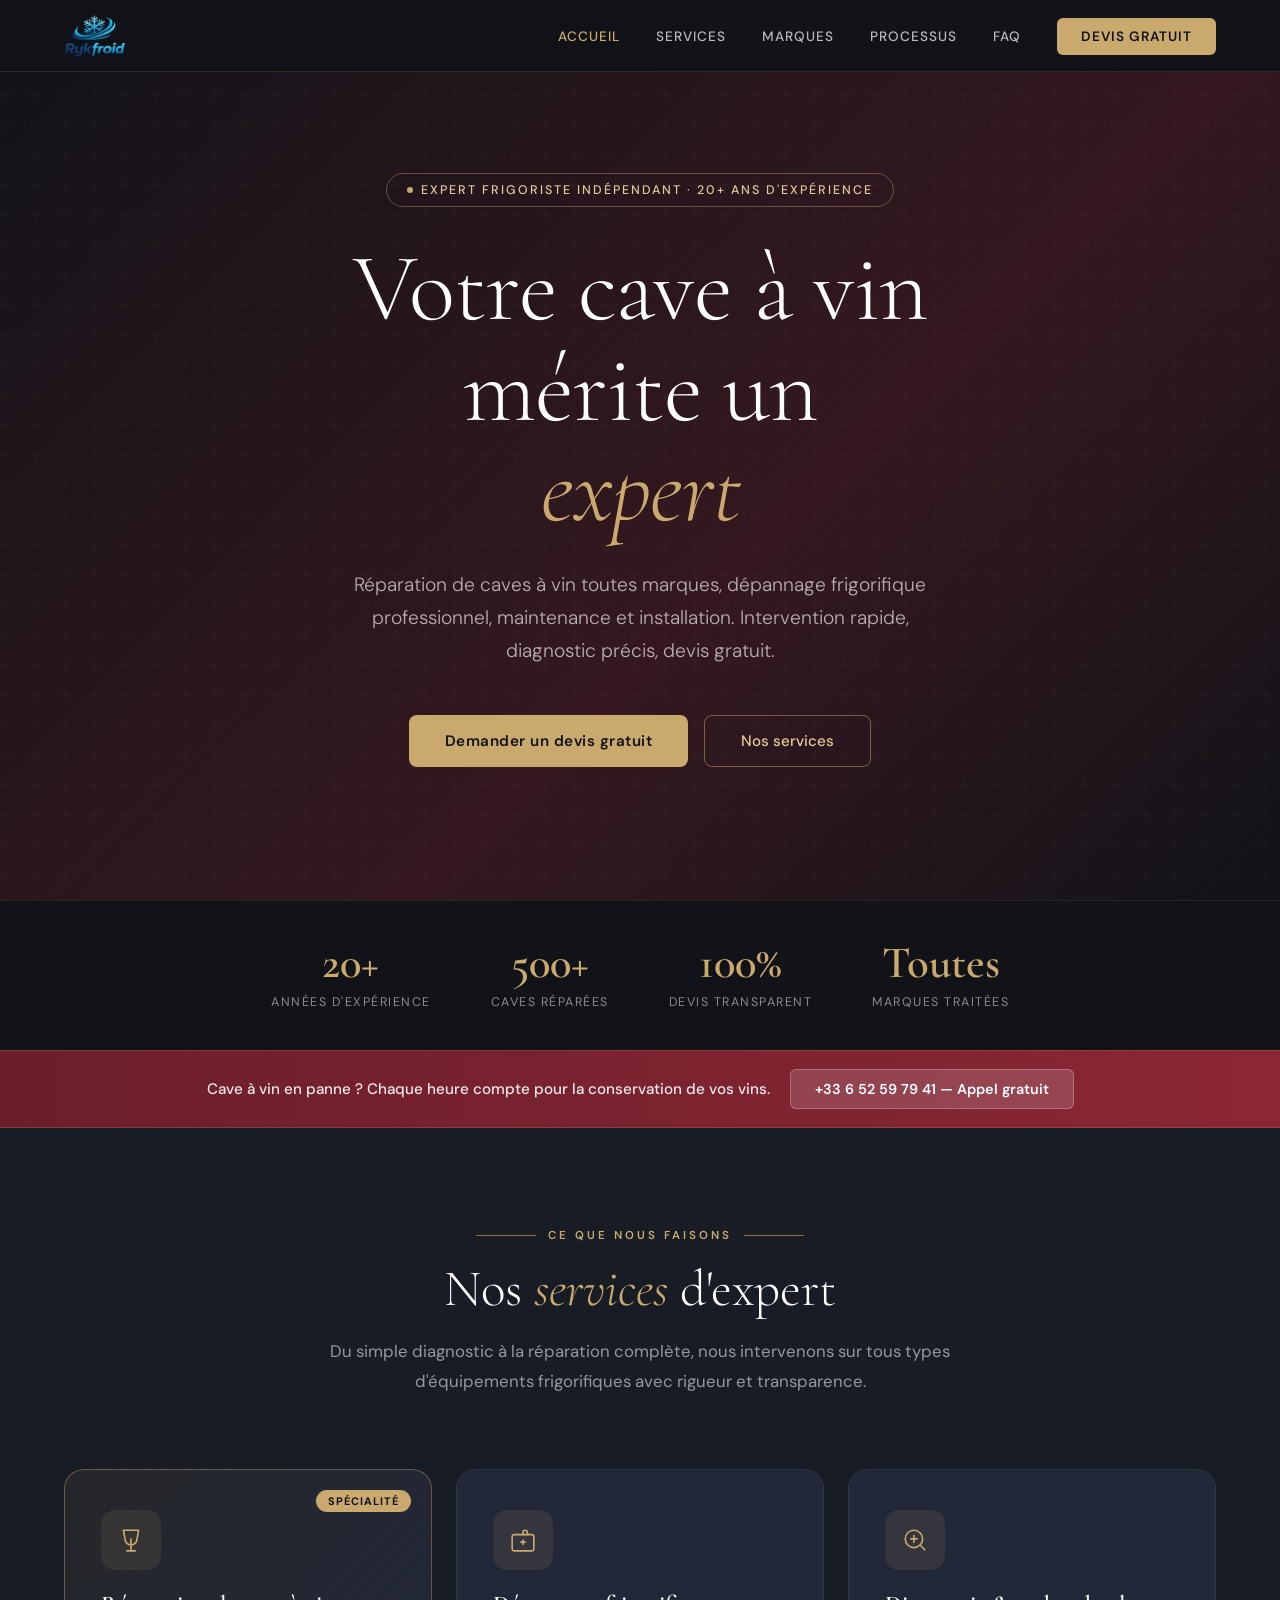
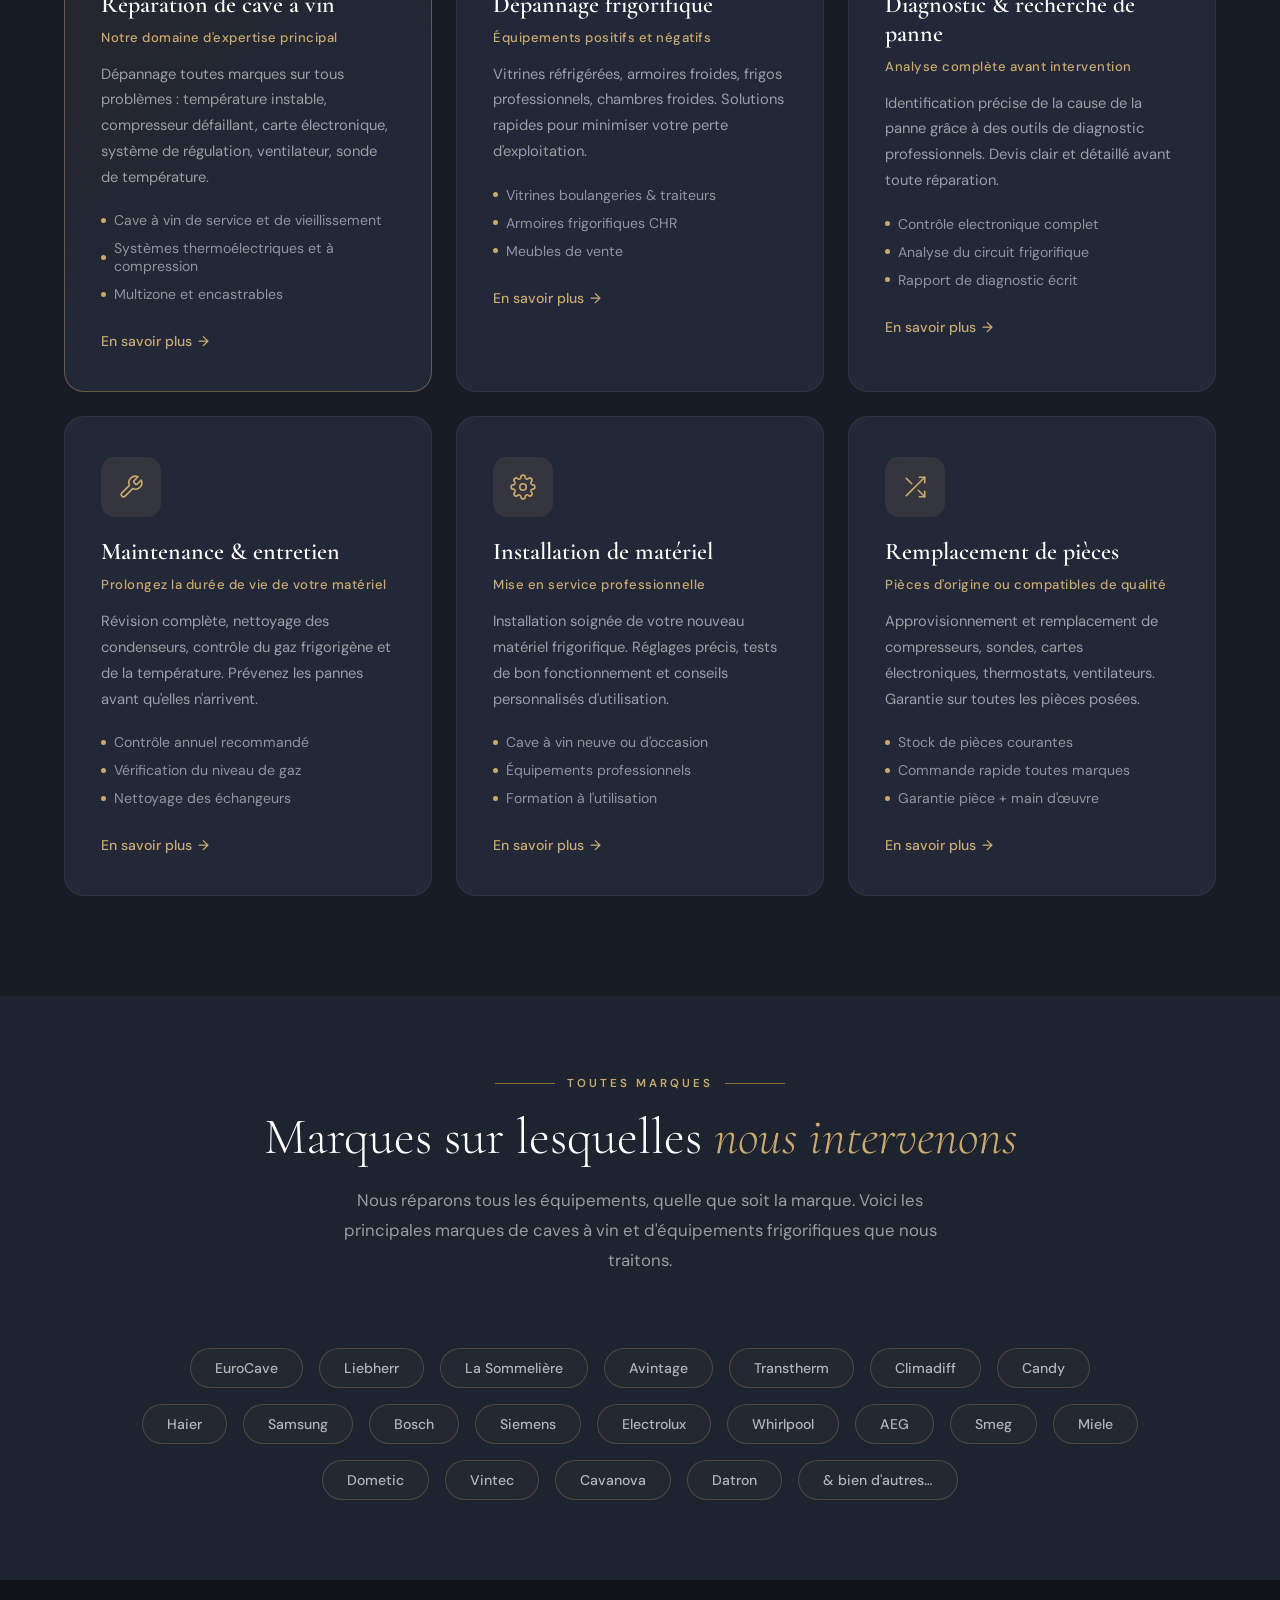
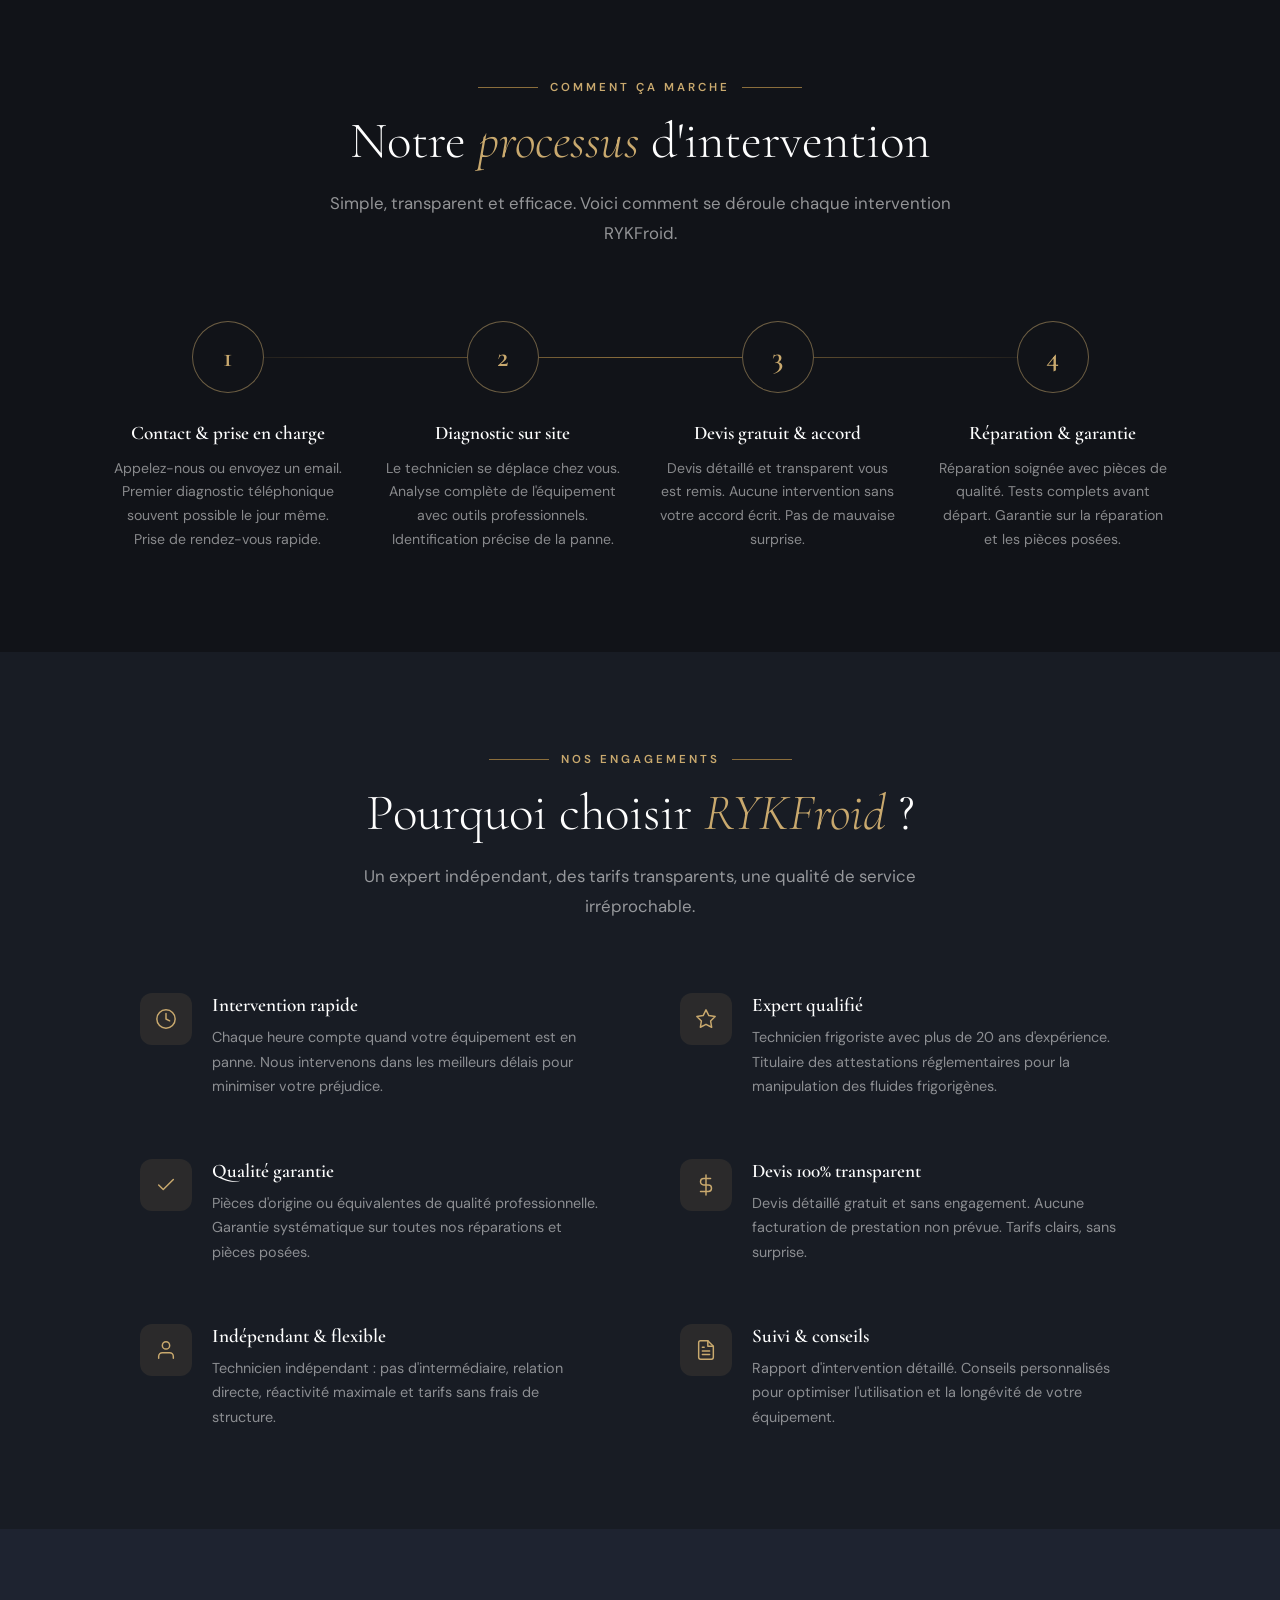
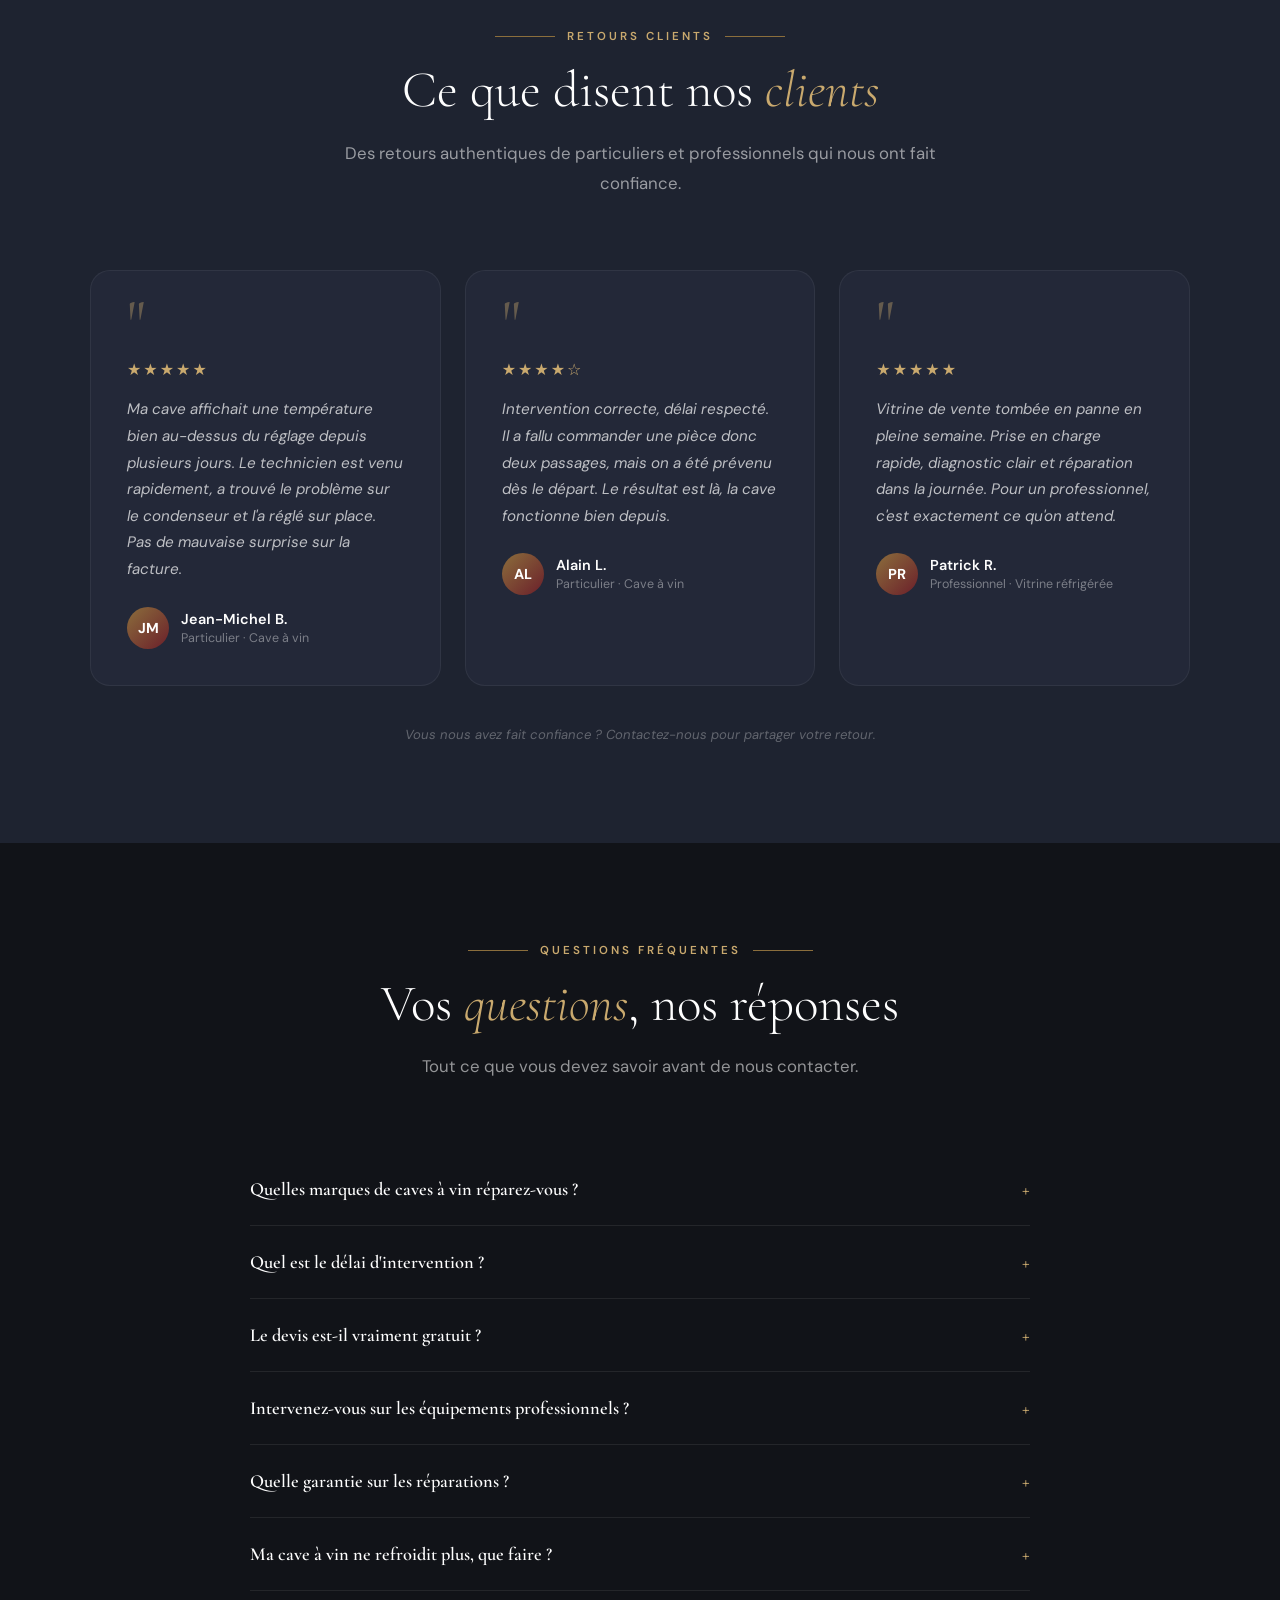
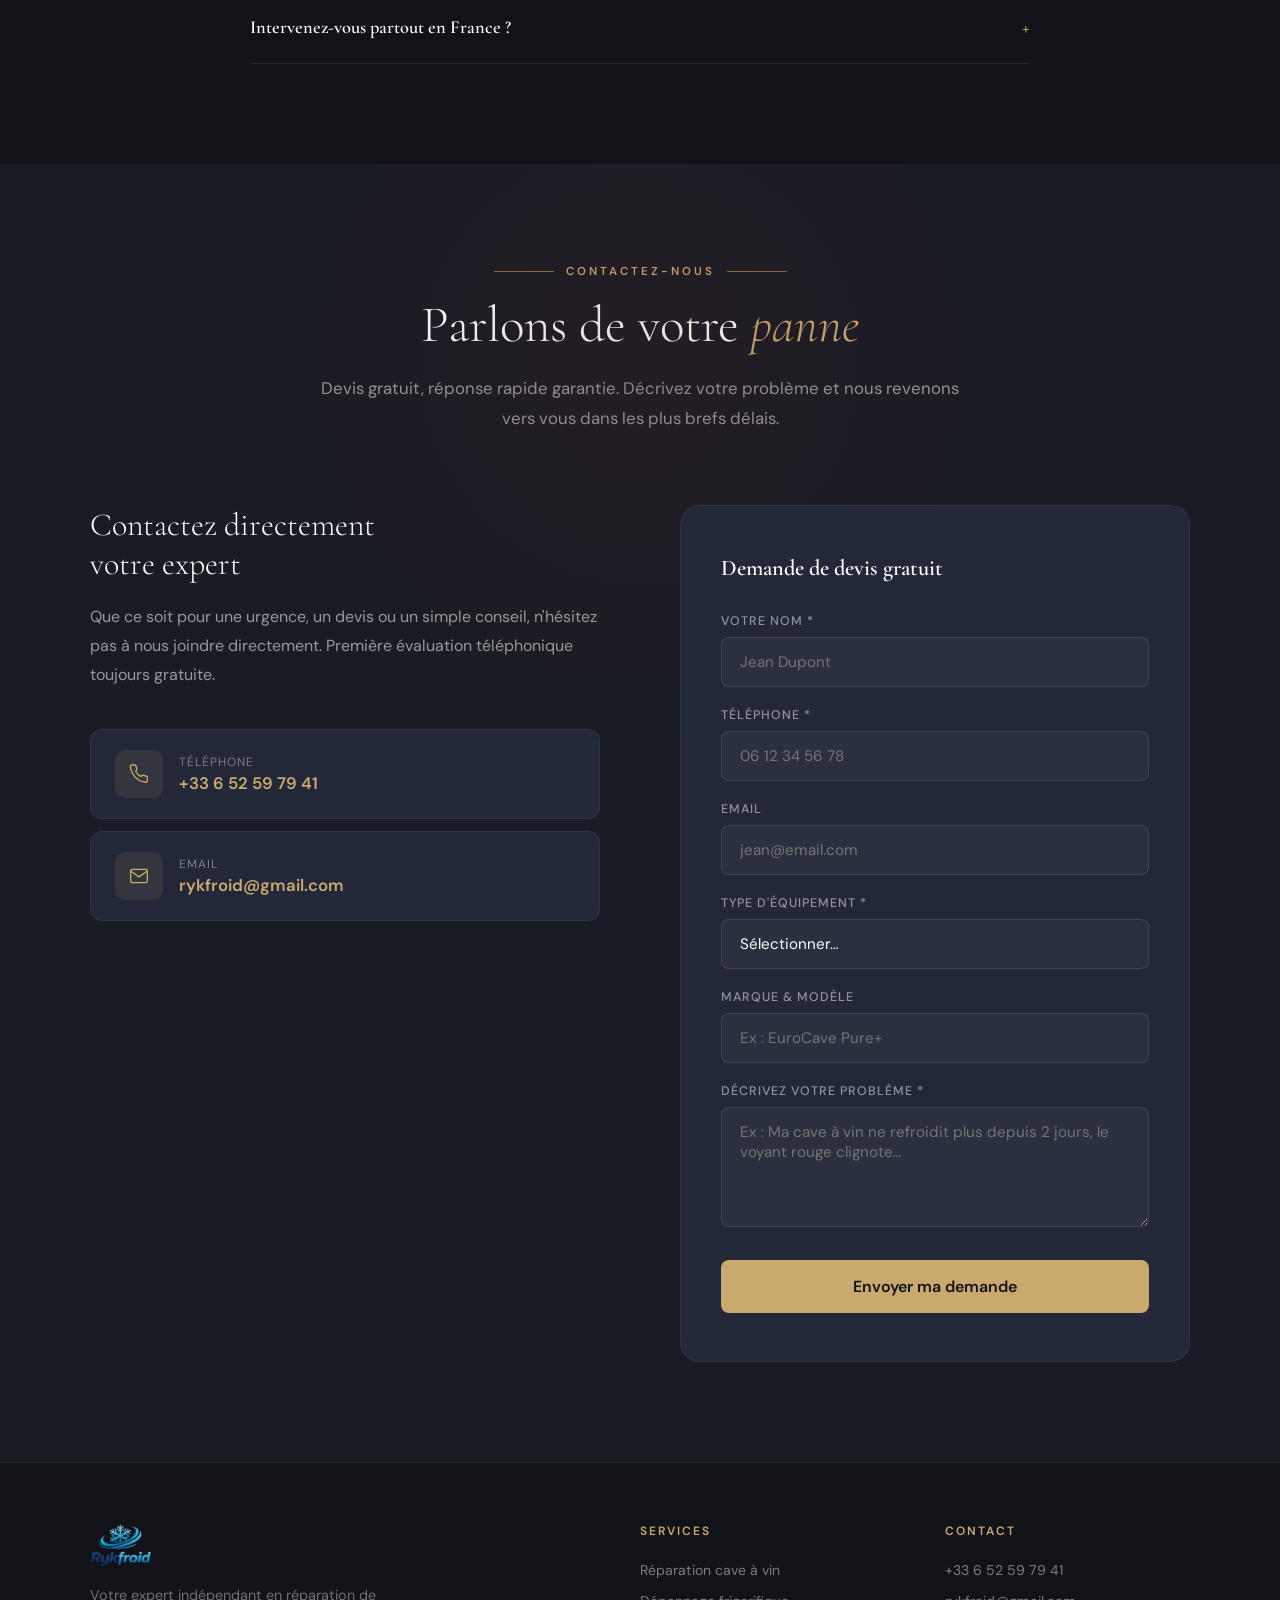
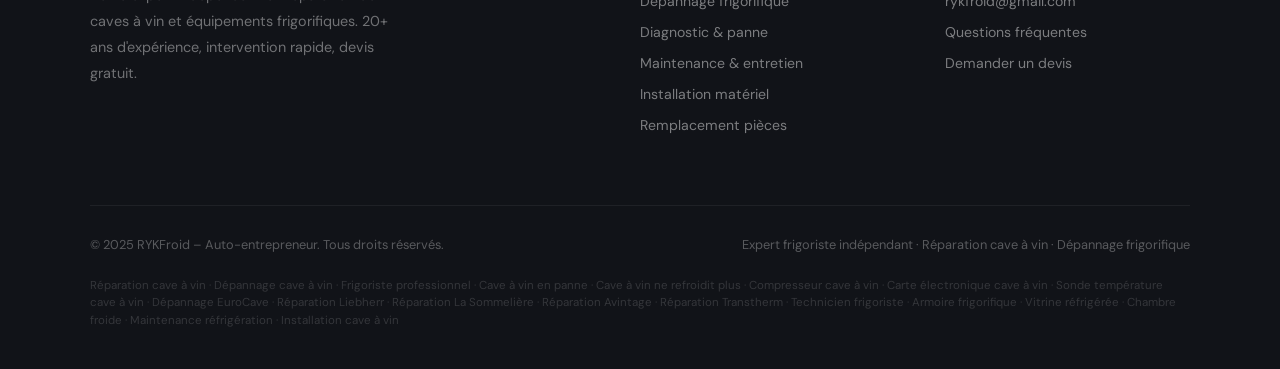
==== commit be32a5fa: "Add files via upload" ====
--- a/index.html
+++ b/index.html
@@ -71,6 +71,53 @@
         }
       ]
     },
+    "aggregateRating": {
+      "@type": "AggregateRating",
+      "ratingValue": "4.7",
+      "bestRating": "5",
+      "reviewCount": "3"
+    },
+    "review": [
+      {
+        "@type": "Review",
+        "author": {
+          "@type": "Person",
+          "name": "Jean-Michel B."
+        },
+        "reviewBody": "Ma cave affichait une température bien au-dessus du réglage depuis plusieurs jours. Le technicien est venu rapidement, a trouvé le problème sur le condenseur et l'a réglé sur place. Pas de mauvaise surprise sur la facture.",
+        "reviewRating": {
+          "@type": "Rating",
+          "ratingValue": "5",
+          "bestRating": "5"
+        }
+      },
+      {
+        "@type": "Review",
+        "author": {
+          "@type": "Person",
+          "name": "Alain L."
+        },
+        "reviewBody": "Intervention correcte, délai respecté. Il a fallu commander une pièce donc deux passages, mais on a été prévenu dès le départ. Le résultat est là, la cave fonctionne bien depuis.",
+        "reviewRating": {
+          "@type": "Rating",
+          "ratingValue": "4",
+          "bestRating": "5"
+        }
+      },
+      {
+        "@type": "Review",
+        "author": {
+          "@type": "Person",
+          "name": "Patrick R."
+        },
+        "reviewBody": "Vitrine de vente tombée en panne en pleine semaine. Prise en charge rapide, diagnostic clair et réparation dans la journée. Pour un professionnel, c'est exactement ce qu'on attend.",
+        "reviewRating": {
+          "@type": "Rating",
+          "ratingValue": "5",
+          "bestRating": "5"
+        }
+      }
+    ],
     "sameAs": []
   }
   </script>
@@ -186,6 +233,13 @@
     .nav-logo {
       display: flex; align-items: center; gap: 12px;
       text-decoration: none;
+      flex-shrink: 0;
+    }
+    .logo-img {
+      height: 44px;
+      width: auto;
+      display: block;
+      max-width: 190px;
     }
     .nav-logo-icon {
       width: 38px; height: 38px;
@@ -831,7 +885,7 @@
         background: rgba(17,19,24,.98);
         flex-direction: column; gap: 0;
         padding: 20px 0;
-        transform: translateY(-110%);
+        transform: translateY(-120%);
         transition: transform .4s ease;
         border-bottom: 1px solid rgba(201,169,110,.15);
         z-index: 999;
@@ -840,6 +894,7 @@
       .nav-links li { width: 100%; }
       .nav-links a { display: block; padding: 14px 5%; font-size: 1rem; }
       .nav-cta { margin: 10px 5%; display: block; text-align: center; }
+      .logo-img { height: 38px; max-width: 160px; }
       .burger { display: flex; }
 
       /* Hero */
@@ -935,11 +990,10 @@
 
 <!-- ====== NAVBAR ====== -->
 <nav class="navbar" id="navbar">
-  <a class="nav-logo" href="#accueil">
-    <div>
-  <img src="logo.png" alt="RYKFroid" style="height:44px; margin-right:600px" />
-  </a></div>
+  <a class="nav-logo" href="#accueil" aria-label="Accueil RYKFroid">
+    <img src="logo.png" alt="RYKFroid" class="logo-img" />
   </a>
+
   <ul class="nav-links" id="navLinks">
     <li><a href="#accueil">Accueil</a></li>
     <li><a href="#services">Services</a></li>
@@ -948,7 +1002,8 @@
     <li><a href="#faq">FAQ</a></li>
     <li><a href="#contact" class="nav-cta">Devis gratuit</a></li>
   </ul>
-  <button class="burger" id="burger" aria-label="Menu">
+
+  <button class="burger" id="burger" aria-label="Ouvrir le menu" type="button">
     <span></span><span></span><span></span>
   </button>
 </nav>
@@ -1222,40 +1277,40 @@
   <p class="section-sub">Des retours authentiques de particuliers et professionnels qui nous ont fait confiance.</p>
   <div class="temoignages-grid reveal">
 
-    <article class="temoignage-card" itemscope itemtype="https://schema.org/Review">
+    <article class="temoignage-card">
       <div class="temoignage-quote">"</div>
       <div class="stars" aria-label="5 étoiles">★★★★★</div>
-      <p class="temoignage-text" itemprop="reviewBody">Ma cave affichait une température bien au-dessus du réglage depuis plusieurs jours. Le technicien est venu rapidement, a trouvé le problème sur le condenseur et l'a réglé sur place. Pas de mauvaise surprise sur la facture.</p>
+      <p class="temoignage-text">Ma cave affichait une température bien au-dessus du réglage depuis plusieurs jours. Le technicien est venu rapidement, a trouvé le problème sur le condenseur et l'a réglé sur place. Pas de mauvaise surprise sur la facture.</p>
       <div class="temoignage-author">
         <div class="author-avatar">JM</div>
         <div>
-          <div class="author-name" itemprop="author">Jean-Michel B.</div>
+          <div class="author-name">Jean-Michel B.</div>
           <div class="author-info">Particulier · Cave à vin</div>
         </div>
       </div>
     </article>
 
-    <article class="temoignage-card" itemscope itemtype="https://schema.org/Review">
+    <article class="temoignage-card">
       <div class="temoignage-quote">"</div>
       <div class="stars" aria-label="4 étoiles">★★★★☆</div>
-      <p class="temoignage-text" itemprop="reviewBody">Intervention correcte, délai respecté. Il a fallu commander une pièce donc deux passages, mais on a été prévenu dès le départ. Le résultat est là, la cave fonctionne bien depuis.</p>
+      <p class="temoignage-text">Intervention correcte, délai respecté. Il a fallu commander une pièce donc deux passages, mais on a été prévenu dès le départ. Le résultat est là, la cave fonctionne bien depuis.</p>
       <div class="temoignage-author">
         <div class="author-avatar">AL</div>
         <div>
-          <div class="author-name" itemprop="author">Alain L.</div>
+          <div class="author-name">Alain L.</div>
           <div class="author-info">Particulier · Cave à vin</div>
         </div>
       </div>
     </article>
 
-    <article class="temoignage-card" itemscope itemtype="https://schema.org/Review">
+    <article class="temoignage-card">
       <div class="temoignage-quote">"</div>
       <div class="stars" aria-label="5 étoiles">★★★★★</div>
-      <p class="temoignage-text" itemprop="reviewBody">Vitrine de vente tombée en panne en pleine semaine. Prise en charge rapide, diagnostic clair et réparation dans la journée. Pour un professionnel, c'est exactement ce qu'on attend.</p>
+      <p class="temoignage-text">Vitrine de vente tombée en panne en pleine semaine. Prise en charge rapide, diagnostic clair et réparation dans la journée. Pour un professionnel, c'est exactement ce qu'on attend.</p>
       <div class="temoignage-author">
         <div class="author-avatar">PR</div>
         <div>
-          <div class="author-name" itemprop="author">Patrick R.</div>
+          <div class="author-name">Patrick R.</div>
           <div class="author-info">Professionnel · Vitrine réfrigérée</div>
         </div>
       </div>
@@ -1512,15 +1567,15 @@
     }
   });
 
-  // ── Formspree form handling ──
+  // ── Contact form validation + Formspree submit ──
   const contactForm = document.getElementById('contactForm');
   const successMsg = document.querySelector('[data-fs-success]');
   const errorMsg = document.querySelector('[data-fs-error]');
   const submitBtn = document.querySelector('[data-fs-submit-btn]');
 
   if (contactForm && successMsg && errorMsg && submitBtn) {
-    contactForm.addEventListener('submit', async (event) => {
-      event.preventDefault();
+    contactForm.addEventListener('submit', async function (e) {
+      e.preventDefault();
 
       successMsg.style.display = 'none';
       errorMsg.style.display = 'none';
@@ -1538,23 +1593,25 @@
         const response = await fetch('https://formspree.io/f/xkoyjqpj', {
           method: 'POST',
           body: new FormData(contactForm),
-          headers: { 'Accept': 'application/json' }
+          headers: {
+            'Accept': 'application/json'
+          }
         });
 
         if (response.ok) {
           successMsg.style.display = 'block';
           contactForm.reset();
         } else {
-          errorMsg.textContent = "Erreur lors de l'envoi. Veuillez réessayer ou contactez-nous directement par téléphone.";
+          errorMsg.textContent = "Erreur lors de l'envoi. Veuillez réessayer.";
           errorMsg.style.display = 'block';
         }
       } catch (error) {
-        errorMsg.textContent = "Impossible d'envoyer la demande. Vérifiez votre connexion ou contactez-nous directement par téléphone.";
+        errorMsg.textContent = "Impossible d'envoyer la demande. Vérifiez votre connexion.";
         errorMsg.style.display = 'block';
-      } finally {
-        submitBtn.disabled = false;
-        submitBtn.textContent = 'Envoyer ma demande';
       }
+
+      submitBtn.disabled = false;
+      submitBtn.textContent = 'Envoyer ma demande';
     });
   }
 
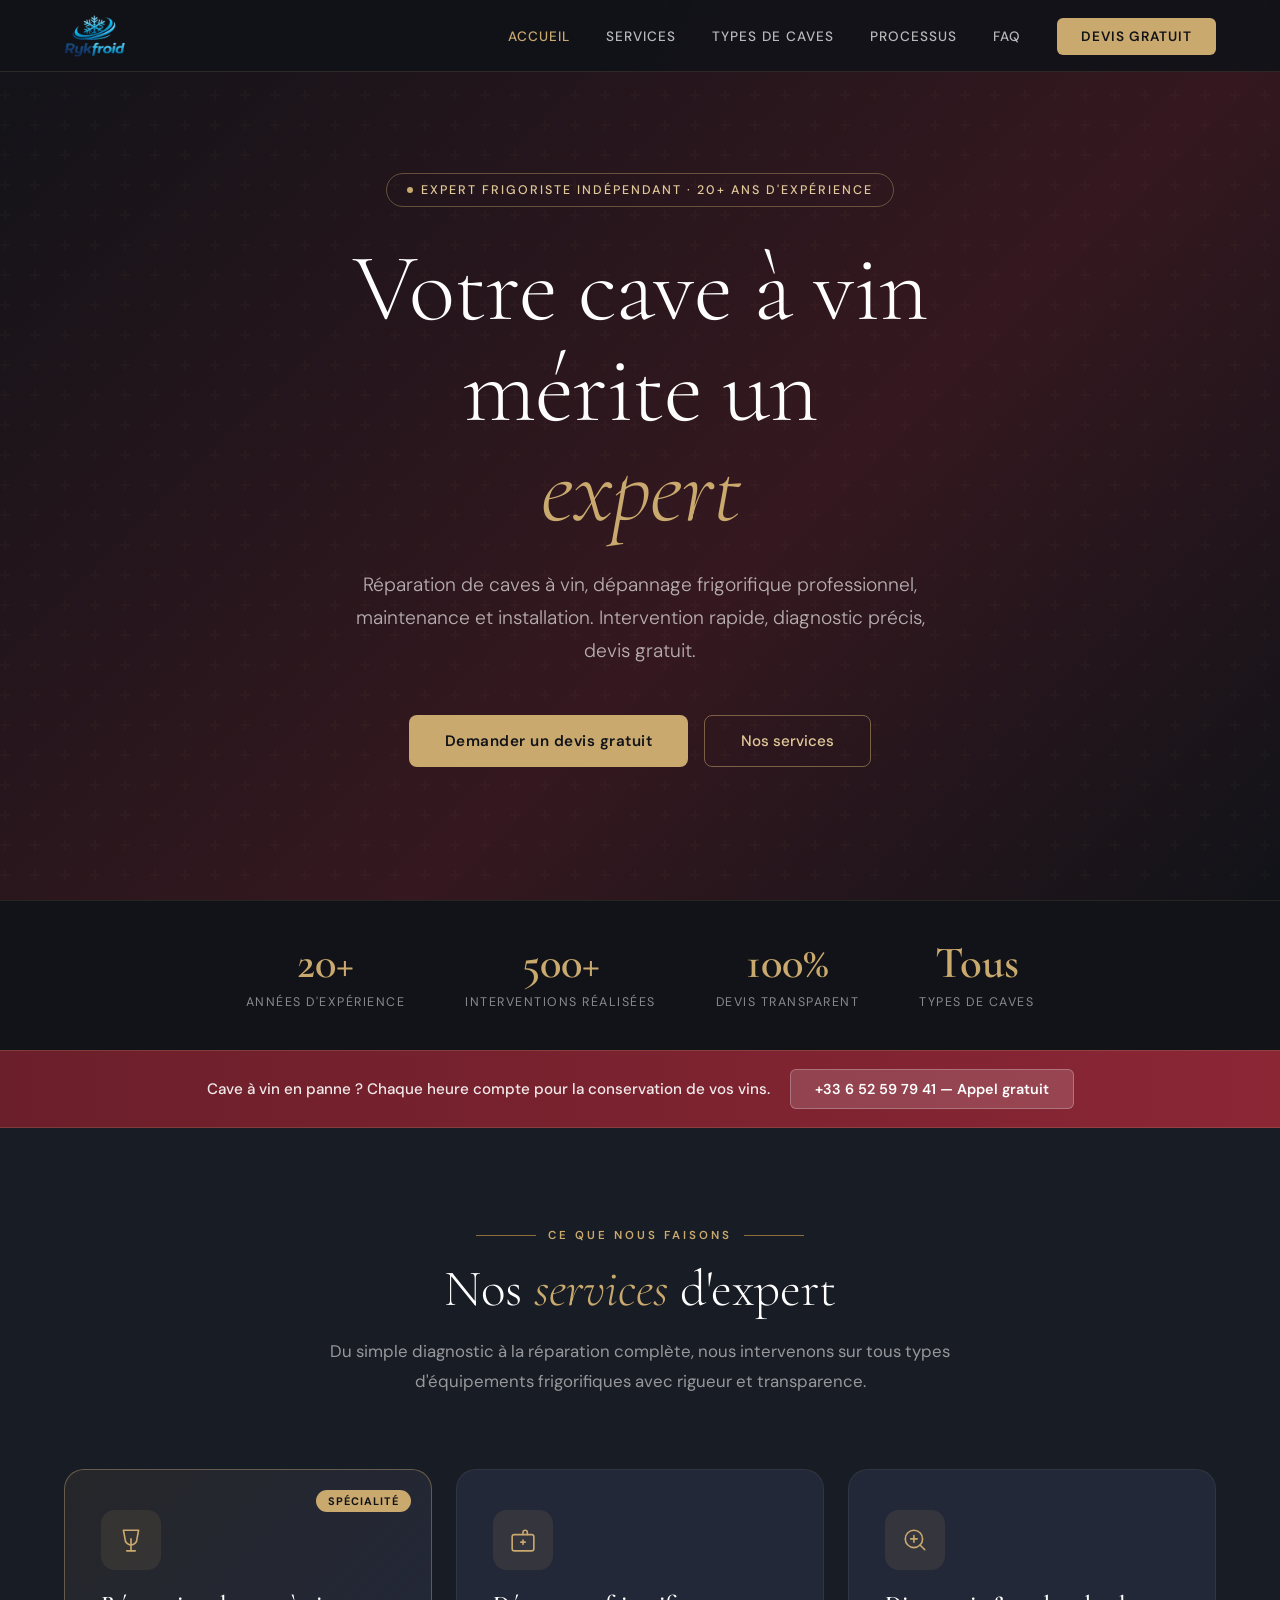
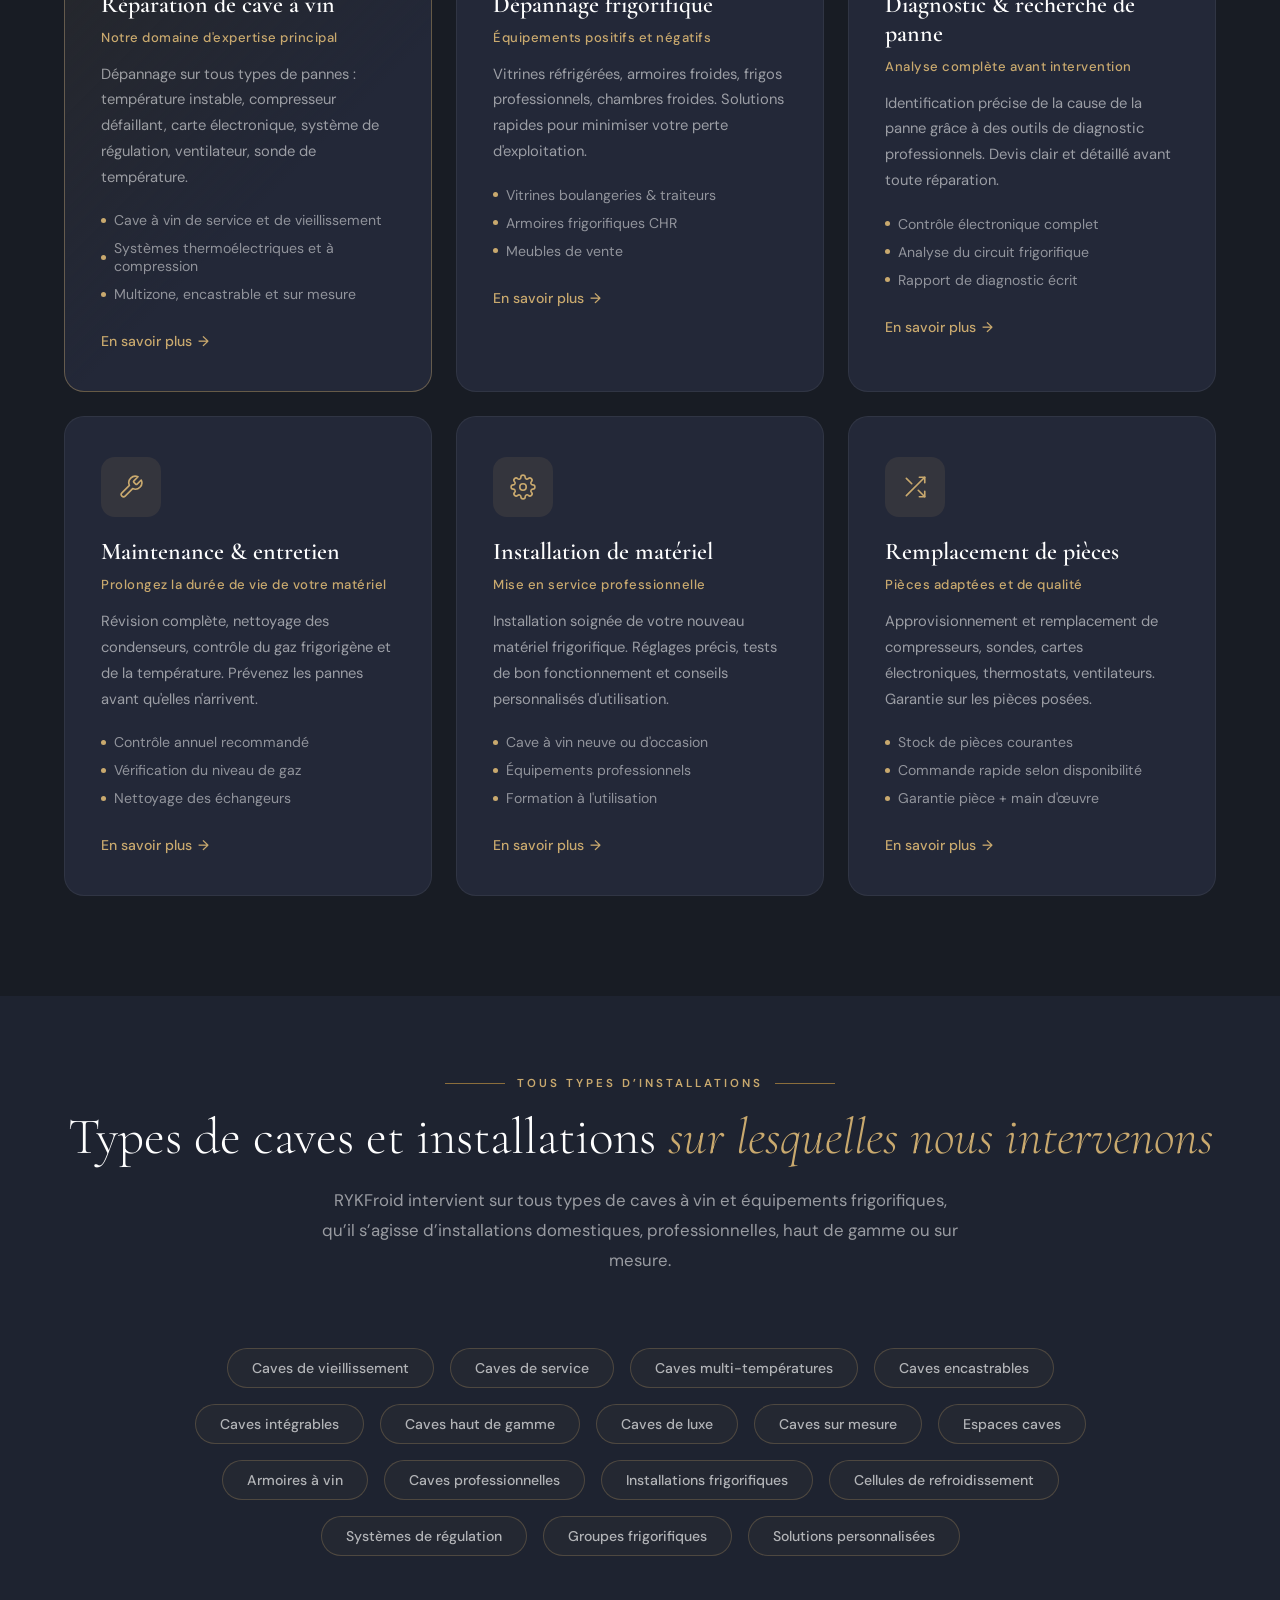
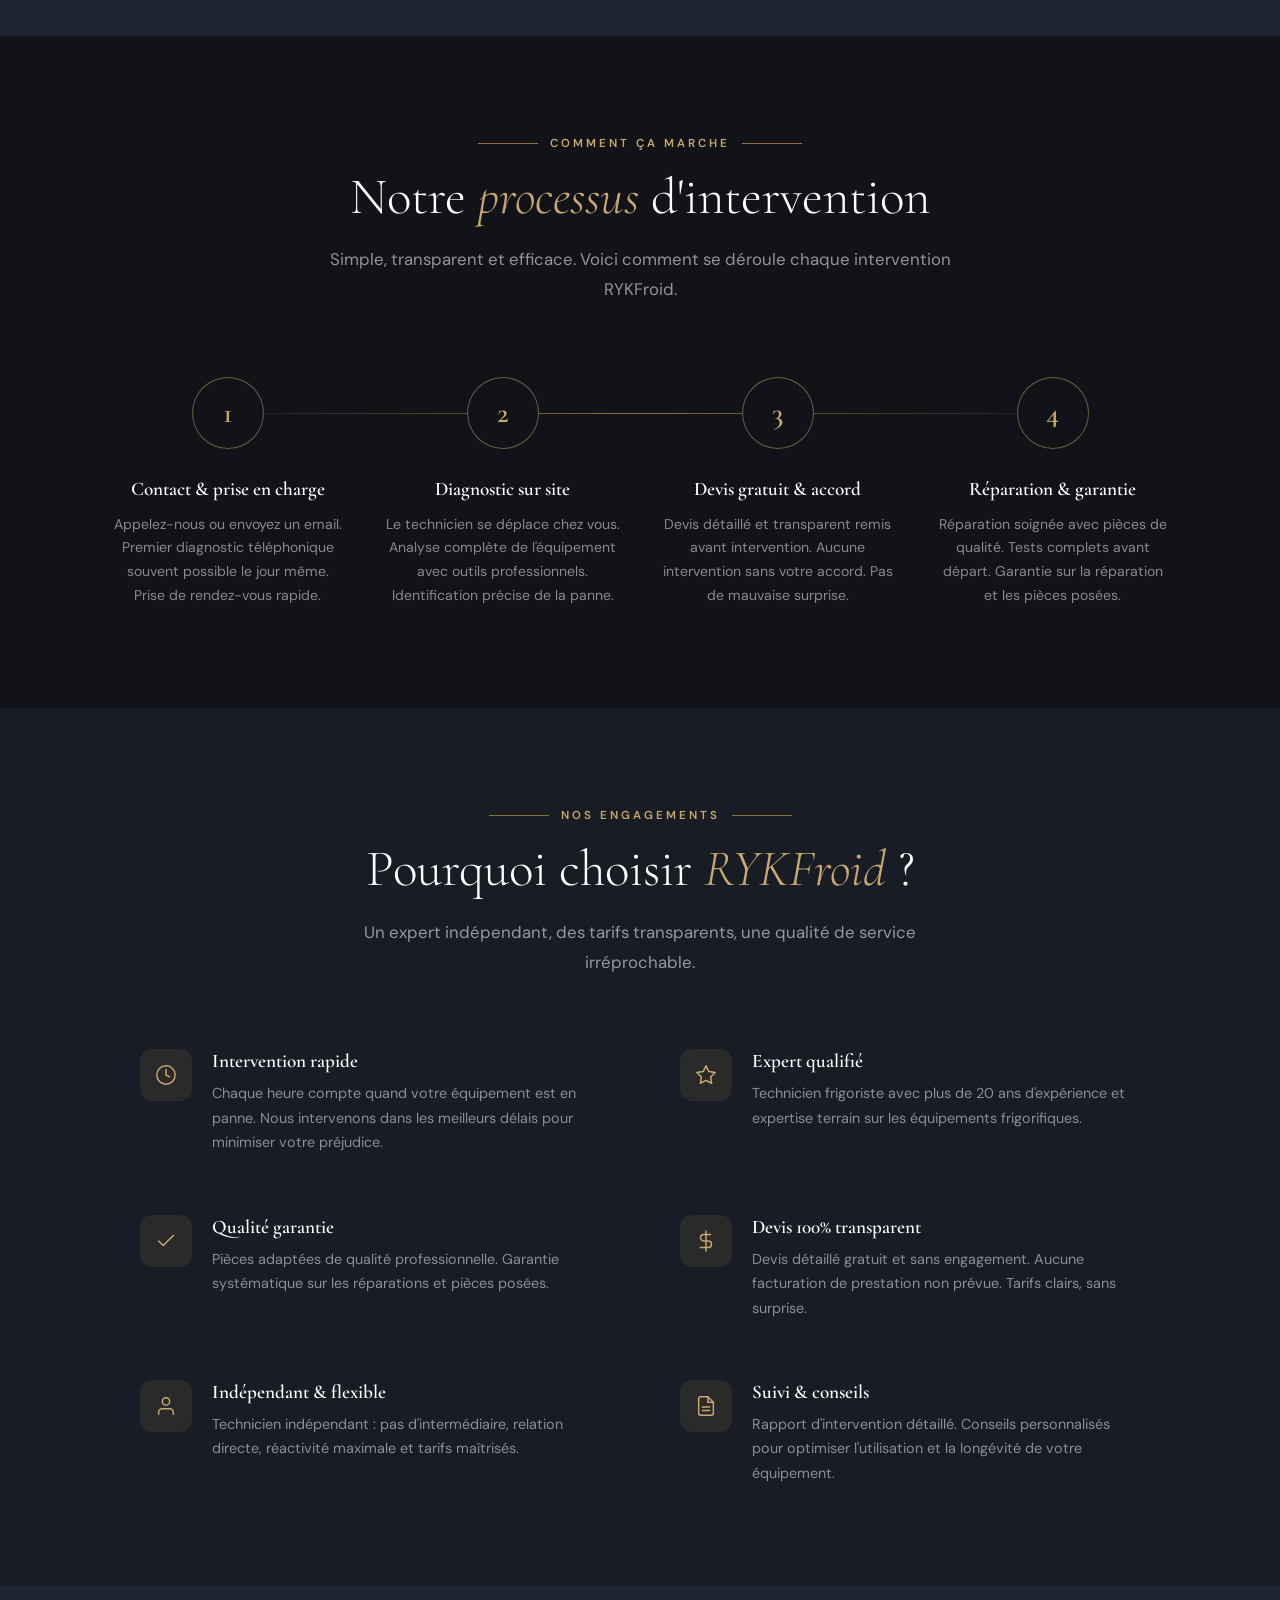
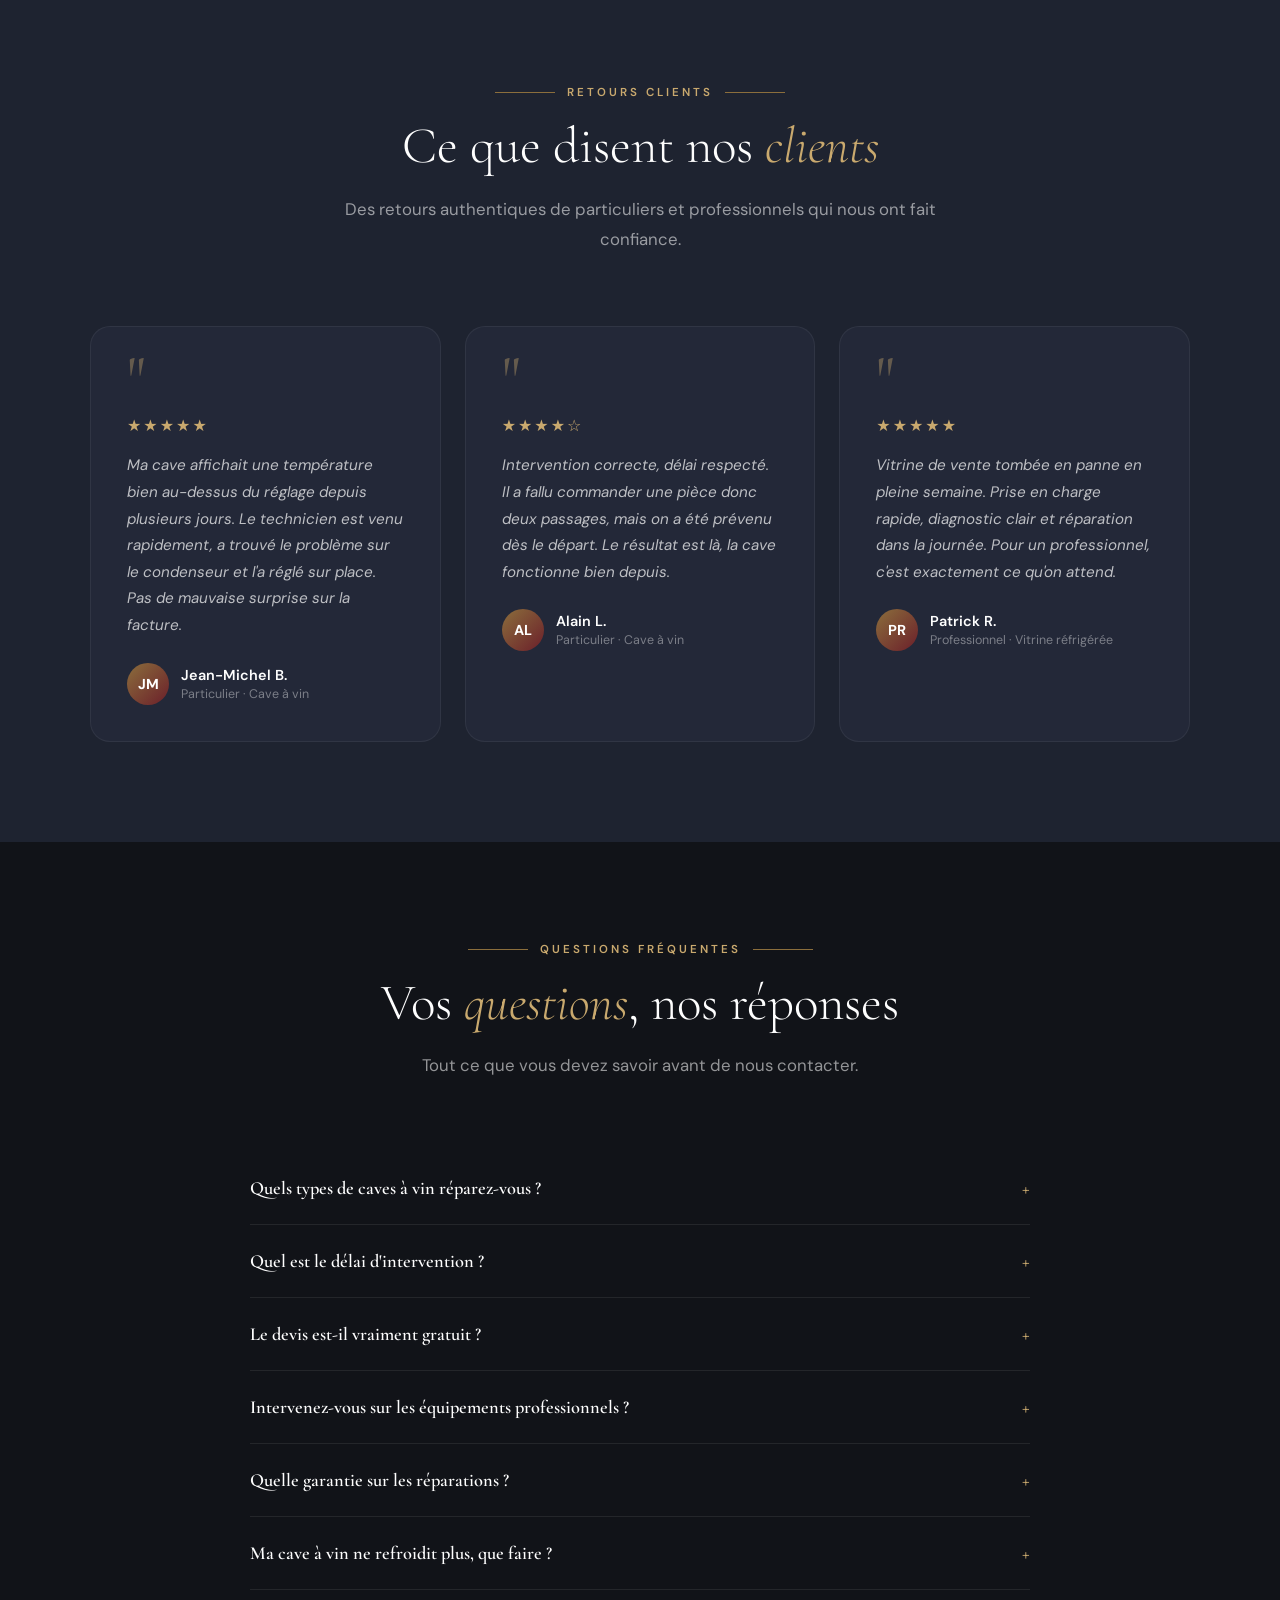
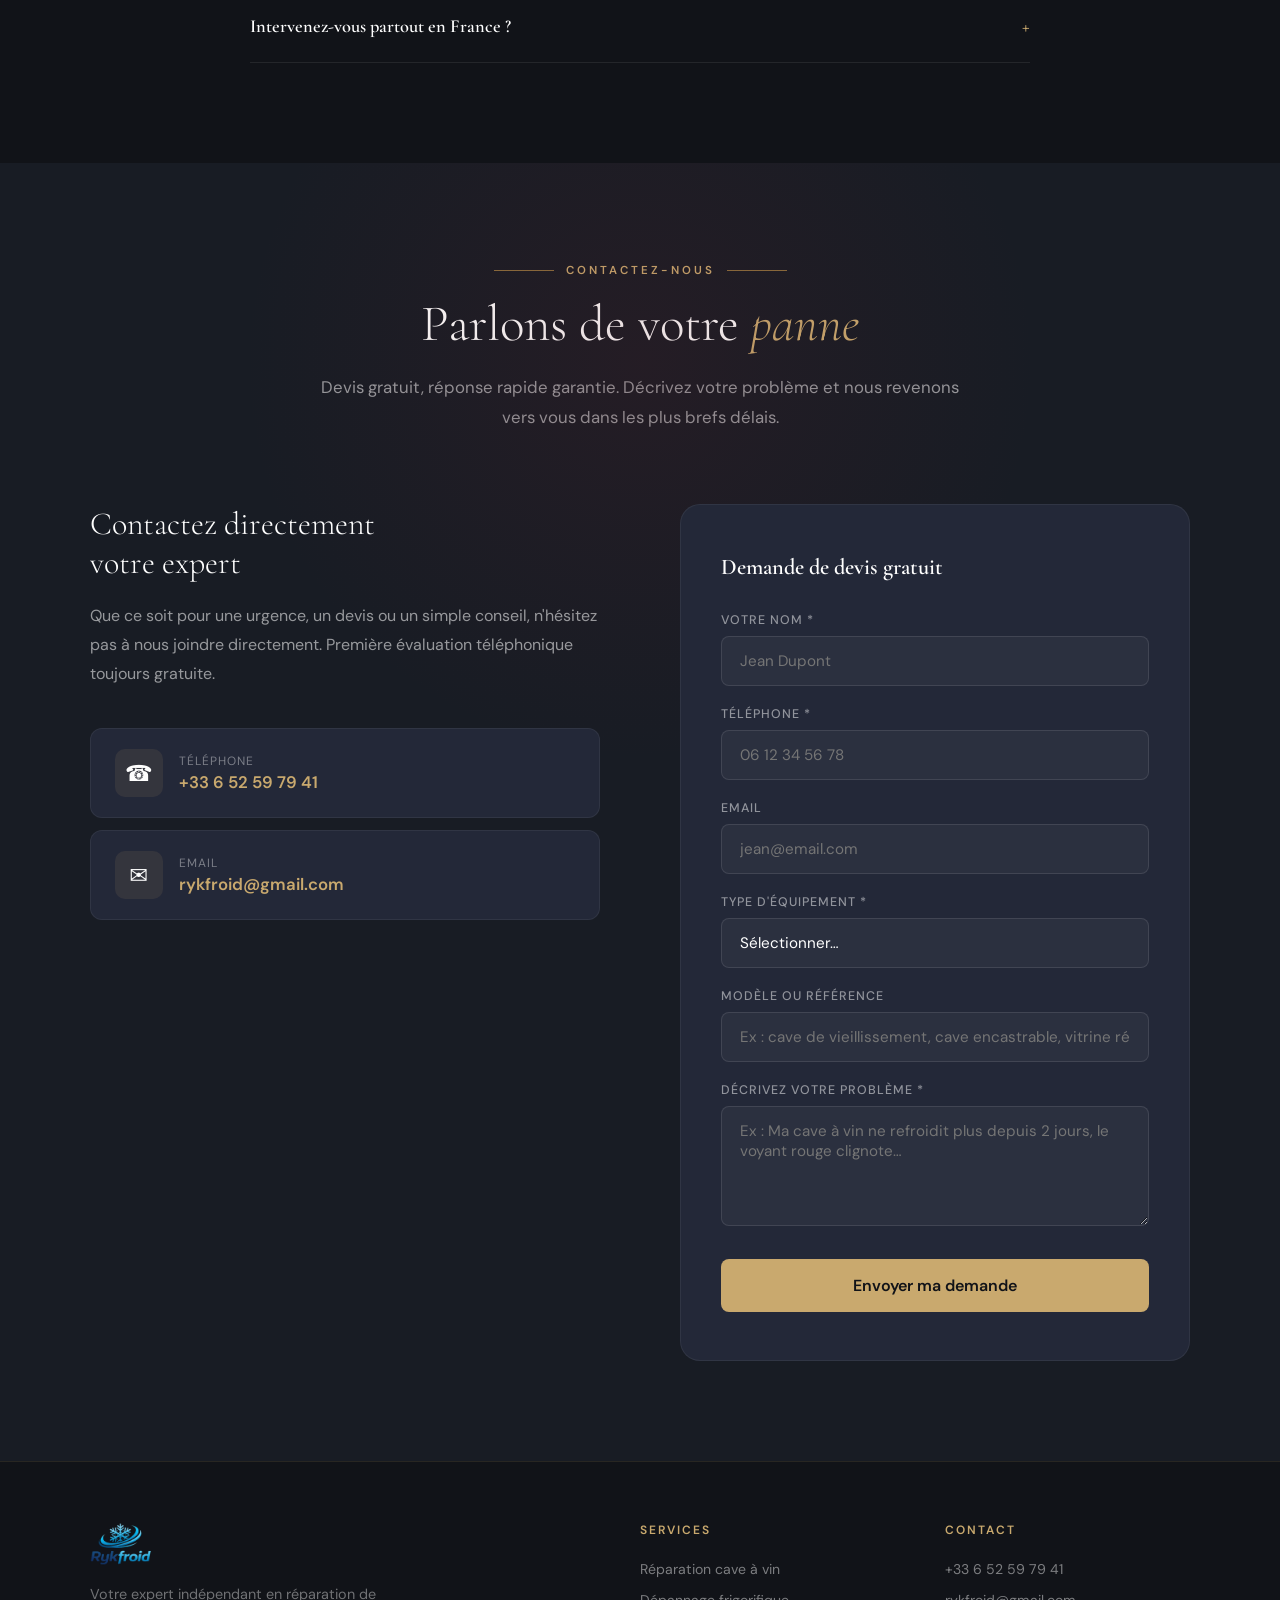
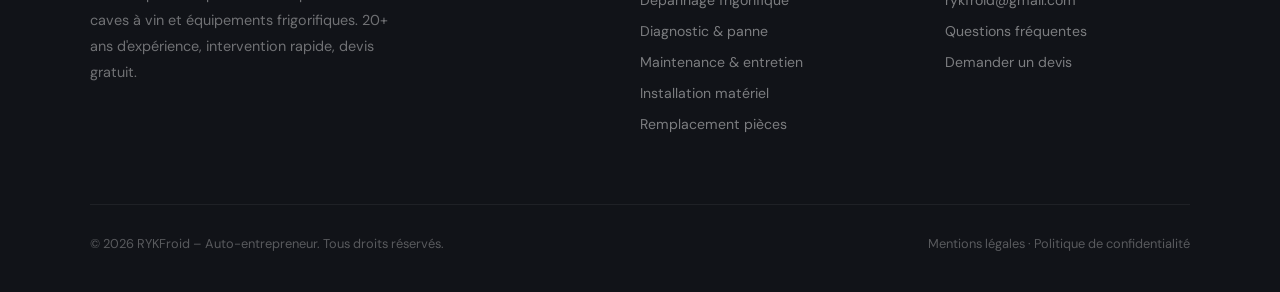
==== commit 1cd74c85: "Add files via upload" ====
--- a/index.html
+++ b/index.html
@@ -5,28 +5,24 @@
   <meta name="viewport" content="width=device-width, initial-scale=1.0" />
   <meta name="google-site-verification" content="mFQCLBCYvSF62sa9KWFSL6CNM-4yQerjOzizsVtj8HY" />
 
-  <!-- ===== SEO PRIMARY ===== -->
   <title>RYKFroid – Réparation Cave à Vin & Frigoriste Professionnel | Devis Gratuit</title>
-  <meta name="description" content="RYKFroid – Expert frigoriste avec 20+ ans d'expérience. Réparation cave à vin toutes marques, dépannage réfrigération professionnelle, maintenance. Intervention rapide. Devis gratuit." />
-  <meta name="keywords" content="réparation cave à vin, frigoriste, dépannage réfrigération, cave à vin en panne, compresseur cave à vin, réparation frigo professionnel, maintenance frigorifique, cave à vin temperature, dépannage cave à vin, technicien frigoriste" />
+  <meta name="description" content="RYKFroid assure le diagnostic, l’entretien et la réparation de caves à vin et équipements frigorifiques : caves haut de gamme, sur mesure, espaces caves, caves de vieillissement et installations professionnelles. Devis gratuit et intervention rapide." />
+  <meta name="keywords" content="réparation cave à vin, frigoriste, dépannage réfrigération, cave à vin en panne, compresseur cave à vin, réparation frigo professionnel, maintenance frigorifique, cave à vin temperature, dépannage cave à vin, technicien frigoriste, cave sur mesure, cave de luxe, espace cave" />
   <meta name="author" content="RYKFroid" />
   <meta name="robots" content="index, follow" />
   <link rel="canonical" href="https://www.rykfroid.fr/" />
 
-  <!-- ===== OPEN GRAPH ===== -->
   <meta property="og:type" content="website" />
-  <meta property="og:title" content="RYKFroid – Expert Réparation Cave à Vin & Frigoriste" />
-  <meta property="og:description" content="20+ ans d'expérience. Réparation cave à vin, dépannage frigorifique, maintenance. Intervention rapide, devis gratuit." />
+  <meta property="og:title" content="RYKFroid – Expert Cave à Vin & Frigoriste" />
+  <meta property="og:description" content="Réparation de caves à vin, dépannage frigorifique et maintenance. Intervention rapide, devis gratuit." />
   <meta property="og:url" content="https://www.rykfroid.fr/" />
   <meta property="og:image" content="https://www.rykfroid.fr/og-image.jpg" />
   <meta property="og:locale" content="fr_FR" />
 
-  <!-- ===== TWITTER CARD ===== -->
   <meta name="twitter:card" content="summary_large_image" />
   <meta name="twitter:title" content="RYKFroid – Expert Cave à Vin & Frigoriste" />
-  <meta name="twitter:description" content="Réparation cave à vin toutes marques. Frigoriste 20+ ans d'expérience. Devis gratuit." />
-
-  <!-- ===== SCHEMA.ORG JSON-LD ===== -->
+  <meta name="twitter:description" content="Réparation de caves à vin, dépannage frigorifique et maintenance. Devis gratuit." />
+
   <script type="application/ld+json">
   {
     "@context": "https://schema.org",
@@ -48,77 +44,7 @@
       "Dépannage frigorifique",
       "Maintenance réfrigération",
       "Installation équipements frigorifiques"
-    ],
-    "hasOfferCatalog": {
-      "@type": "OfferCatalog",
-      "name": "Services RYKFroid",
-      "itemListElement": [
-        {
-          "@type": "Offer",
-          "itemOffered": {
-            "@type": "Service",
-            "name": "Réparation cave à vin",
-            "description": "Dépannage toutes marques, problèmes de température, compresseur, carte électronique"
-          }
-        },
-        {
-          "@type": "Offer",
-          "itemOffered": {
-            "@type": "Service",
-            "name": "Dépannage frigorifique professionnel",
-            "description": "Vitrines, armoires réfrigérées, chambres froides"
-          }
-        }
-      ]
-    },
-    "aggregateRating": {
-      "@type": "AggregateRating",
-      "ratingValue": "4.7",
-      "bestRating": "5",
-      "reviewCount": "3"
-    },
-    "review": [
-      {
-        "@type": "Review",
-        "author": {
-          "@type": "Person",
-          "name": "Jean-Michel B."
-        },
-        "reviewBody": "Ma cave affichait une température bien au-dessus du réglage depuis plusieurs jours. Le technicien est venu rapidement, a trouvé le problème sur le condenseur et l'a réglé sur place. Pas de mauvaise surprise sur la facture.",
-        "reviewRating": {
-          "@type": "Rating",
-          "ratingValue": "5",
-          "bestRating": "5"
-        }
-      },
-      {
-        "@type": "Review",
-        "author": {
-          "@type": "Person",
-          "name": "Alain L."
-        },
-        "reviewBody": "Intervention correcte, délai respecté. Il a fallu commander une pièce donc deux passages, mais on a été prévenu dès le départ. Le résultat est là, la cave fonctionne bien depuis.",
-        "reviewRating": {
-          "@type": "Rating",
-          "ratingValue": "4",
-          "bestRating": "5"
-        }
-      },
-      {
-        "@type": "Review",
-        "author": {
-          "@type": "Person",
-          "name": "Patrick R."
-        },
-        "reviewBody": "Vitrine de vente tombée en panne en pleine semaine. Prise en charge rapide, diagnostic clair et réparation dans la journée. Pour un professionnel, c'est exactement ce qu'on attend.",
-        "reviewRating": {
-          "@type": "Rating",
-          "ratingValue": "5",
-          "bestRating": "5"
-        }
-      }
-    ],
-    "sameAs": []
+    ]
   }
   </script>
 
@@ -129,10 +55,10 @@
     "mainEntity": [
       {
         "@type": "Question",
-        "name": "Quelles marques de caves à vin réparez-vous ?",
+        "name": "Quels types de caves à vin réparez-vous ?",
         "acceptedAnswer": {
           "@type": "Answer",
-          "text": "RYKFroid intervient sur toutes les marques : EuroCave, Liebherr, La Sommelière, Avintage, Transtherm, Climadiff, Candy, Haier, Samsung, et bien d'autres."
+          "text": "RYKFroid intervient sur tous types de caves à vin : caves de luxe, caves sur mesure, espaces caves, caves encastrables, caves de vieillissement, de service ou multi-températures."
         }
       },
       {
@@ -163,832 +89,1161 @@
   }
   </script>
 
-  <!-- ===== FONTS ===== -->
   <link rel="preconnect" href="https://fonts.googleapis.com" />
   <link rel="preconnect" href="https://fonts.gstatic.com" crossorigin />
   <link href="https://fonts.googleapis.com/css2?family=Cormorant+Garamond:ital,wght@0,300;0,400;0,600;1,300;1,400&family=DM+Sans:wght@300;400;500;600&family=Playfair+Display:ital,wght@0,700;1,400&display=swap" rel="stylesheet" />
 
   <style>
-    /* ============================================================
-       DESIGN SYSTEM – Luxury Wine Cellar / Dark Premium
-    ============================================================ */
     :root {
-      --gold:       #C9A96E;
-      --gold-light: #E2C99A;
-      --gold-dark:  #8B6E3C;
-      --wine:       #6B1F2A;
-      --wine-mid:   #8B2635;
-      --ice:        #A8D5E8;
-      --charcoal:   #111318;
-      --dark:       #181C24;
-      --dark-mid:   #1E2330;
-      --dark-card:  #232838;
-      --muted:      #6B7280;
-      --light:      #F4F1EC;
-      --white:      #FEFEFE;
-
-      --font-display: 'Cormorant Garamond', Georgia, serif;
-      --font-serif:   'Playfair Display', Georgia, serif;
-      --font-body:    'DM Sans', system-ui, sans-serif;
-
-      --radius:  12px;
-      --radius-lg: 20px;
-      --shadow:  0 4px 24px rgba(0,0,0,.45);
-      --shadow-gold: 0 0 40px rgba(201,169,110,.15);
+      --gold:#C9A96E;
+      --gold-light:#E2C99A;
+      --gold-dark:#8B6E3C;
+      --wine:#6B1F2A;
+      --wine-mid:#8B2635;
+      --ice:#A8D5E8;
+      --charcoal:#111318;
+      --dark:#181C24;
+      --dark-mid:#1E2330;
+      --dark-card:#232838;
+      --muted:#6B7280;
+      --light:#F4F1EC;
+      --white:#FEFEFE;
+      --font-display:'Cormorant Garamond', Georgia, serif;
+      --font-serif:'Playfair Display', Georgia, serif;
+      --font-body:'DM Sans', system-ui, sans-serif;
+      --radius:12px;
+      --radius-lg:20px;
+      --shadow:0 4px 24px rgba(0,0,0,.45);
+      --shadow-gold:0 0 40px rgba(201,169,110,.15);
     }
 
     *, *::before, *::after { margin:0; padding:0; box-sizing:border-box; }
-
-    html { scroll-behavior: smooth; }
-
-    body {
-      font-family: var(--font-body);
-      background: var(--charcoal);
-      color: var(--white);
-      overflow-x: hidden;
-    }
-
-    /* ── SCROLLBAR ── */
-    ::-webkit-scrollbar { width: 6px; }
-    ::-webkit-scrollbar-track { background: var(--dark); }
-    ::-webkit-scrollbar-thumb { background: var(--gold-dark); border-radius: 3px; }
-
-    /* ============================================================
-       NAVBAR
-    ============================================================ */
+    html { scroll-behavior:smooth; }
+    body { font-family:var(--font-body); background:var(--charcoal); color:var(--white); overflow-x:hidden; }
+
+    ::-webkit-scrollbar { width:6px; }
+    ::-webkit-scrollbar-track { background:var(--dark); }
+    ::-webkit-scrollbar-thumb { background:var(--gold-dark); border-radius:3px; }
+
     .navbar {
-      position: fixed; top: 0; left: 0; right: 0; z-index: 1000;
-      padding: 0 5%;
-      display: flex; align-items: center; justify-content: space-between;
-      height: 72px;
-      background: rgba(17,19,24,.92);
-      backdrop-filter: blur(20px);
-      border-bottom: 1px solid rgba(201,169,110,.15);
-      transition: all .4s ease;
-    }
-    .navbar.scrolled {
-      height: 60px;
-      background: rgba(17,19,24,.98);
-    }
+      position:fixed; top:0; left:0; right:0; z-index:1000;
+      padding:0 5%;
+      display:flex; align-items:center; justify-content:space-between;
+      height:72px;
+      background:rgba(17,19,24,.92);
+      backdrop-filter:blur(20px);
+      border-bottom:1px solid rgba(201,169,110,.15);
+      transition:all .4s ease;
+    }
+
+    .navbar.scrolled { height:60px; background:rgba(17,19,24,.98); }
+
     .nav-logo {
-      display: flex; align-items: center; gap: 12px;
-      text-decoration: none;
-      flex-shrink: 0;
-    }
+      display:flex; align-items:center; gap:12px;
+      text-decoration:none;
+      flex-shrink:0;
+    }
+
     .logo-img {
-      height: 44px;
-      width: auto;
-      display: block;
-      max-width: 190px;
-    }
-    .nav-logo-icon {
-      width: 38px; height: 38px;
-      background: linear-gradient(135deg, var(--gold-dark), var(--gold));
-      border-radius: 8px;
-      display: flex; align-items: center; justify-content: center;
-      font-size: 1.2rem;
-    }
-    .nav-logo-text {
-      font-family: var(--font-display);
-      font-size: 1.6rem;
-      font-weight: 600;
-      color: var(--gold);
-      letter-spacing: 2px;
-    }
+      height:44px;
+      width:auto;
+      display:block;
+      max-width:190px;
+    }
+
     .nav-links {
-      display: flex; align-items: center; gap: 36px;
-      list-style: none;
-    }
+      display:flex; align-items:center; gap:36px;
+      list-style:none;
+    }
+
     .nav-links a {
-      text-decoration: none;
-      font-size: .85rem;
-      font-weight: 500;
-      letter-spacing: 1px;
-      text-transform: uppercase;
-      color: rgba(255,255,255,.7);
-      transition: color .3s;
-      position: relative;
-    }
+      text-decoration:none;
+      font-size:.85rem;
+      font-weight:500;
+      letter-spacing:1px;
+      text-transform:uppercase;
+      color:rgba(255,255,255,.7);
+      transition:color .3s;
+      position:relative;
+    }
+
     .nav-links a::after {
-      content: '';
-      position: absolute; bottom: -4px; left: 0; right: 0; height: 1px;
-      background: var(--gold);
-      transform: scaleX(0); transform-origin: left;
-      transition: transform .3s ease;
-    }
-    .nav-links a:hover { color: var(--gold); }
-    .nav-links a:hover::after { transform: scaleX(1); }
+      content:'';
+      position:absolute;
+      bottom:-4px; left:0; right:0;
+      height:1px;
+      background:var(--gold);
+      transform:scaleX(0);
+      transform-origin:left;
+      transition:transform .3s ease;
+    }
+
+    .nav-links a:hover { color:var(--gold); }
+    .nav-links a:hover::after { transform:scaleX(1); }
+
     .nav-cta {
-      padding: 10px 24px;
-      background: var(--gold);
-      color: var(--charcoal) !important;
-      border-radius: 6px;
-      font-weight: 600 !important;
-      transition: background .3s, transform .2s !important;
-    }
-    .nav-cta:hover { background: var(--gold-light) !important; transform: translateY(-1px); }
-    .nav-cta::after { display: none !important; }
+      padding:10px 24px;
+      background:var(--gold);
+      color:var(--charcoal) !important;
+      border-radius:6px;
+      font-weight:600 !important;
+      transition:background .3s, transform .2s !important;
+    }
+
+    .nav-cta:hover { background:var(--gold-light) !important; transform:translateY(-1px); }
+    .nav-cta::after { display:none !important; }
 
     .burger {
-      display: none; flex-direction: column; gap: 5px; cursor: pointer;
-      background: none; border: none; padding: 4px;
-    }
+      display:none;
+      flex-direction:column;
+      gap:5px;
+      cursor:pointer;
+      background:none;
+      border:none;
+      padding:4px;
+    }
+
     .burger span {
-      display: block; width: 24px; height: 2px;
-      background: var(--gold); border-radius: 2px;
-      transition: all .3s ease;
-    }
-
-    /* ============================================================
-       HERO
-    ============================================================ */
+      display:block;
+      width:24px;
+      height:2px;
+      background:var(--gold);
+      border-radius:2px;
+      transition:all .3s ease;
+    }
+
     .hero {
-      position: relative;
-      min-height: 100vh;
-      display: flex; align-items: center; justify-content: center;
-      overflow: hidden;
-      padding: 120px 5% 80px;
-    }
+      position:relative;
+      min-height:100vh;
+      display:flex;
+      align-items:center;
+      justify-content:center;
+      overflow:hidden;
+      padding:120px 5% 80px;
+    }
+
     .hero-bg {
-      position: absolute; inset: 0;
+      position:absolute;
+      inset:0;
       background:
         linear-gradient(135deg, rgba(17,19,24,.97) 0%, rgba(107,31,42,.4) 60%, rgba(17,19,24,.9) 100%),
         url('https://images.unsplash.com/photo-1558618666-fcd25c85cd64?w=1400&q=80') center/cover no-repeat;
     }
+
     .hero-bg::after {
-      content: '';
-      position: absolute; inset: 0;
-      background: url("data:image/svg+xml,%3Csvg width='60' height='60' viewBox='0 0 60 60' xmlns='http://www.w3.org/2000/svg'%3E%3Cg fill='none' fill-rule='evenodd'%3E%3Cg fill='%23C9A96E' fill-opacity='0.03'%3E%3Cpath d='M36 34v-4h-2v4h-4v2h4v4h2v-4h4v-2h-4zm0-30V0h-2v4h-4v2h4v4h2V6h4V4h-4zM6 34v-4H4v4H0v2h4v4h2v-4h4v-2H6zM6 4V0H4v4H0v2h4v4h2V6h4V4H6z'/%3E%3C/g%3E%3C/g%3E%3C/svg%3E");
-    }
-    .hero-content {
-      position: relative; z-index: 1;
-      text-align: center; max-width: 860px;
-    }
+      content:'';
+      position:absolute;
+      inset:0;
+      background:url("data:image/svg+xml,%3Csvg width='60' height='60' viewBox='0 0 60 60' xmlns='http://www.w3.org/2000/svg'%3E%3Cg fill='none' fill-rule='evenodd'%3E%3Cg fill='%23C9A96E' fill-opacity='0.03'%3E%3Cpath d='M36 34v-4h-2v4h-4v2h4v4h2v-4h4v-2h-4zm0-30V0h-2v4h-4v2h4v4h2V6h4V4h-4zM6 34v-4H4v4H0v2h4v4h2v-4h4v-2H6zM6 4V0H4v4H0v2h4v4h2V6h4V4H6z'/%3E%3C/g%3E%3C/g%3E%3C/svg%3E");
+    }
+
     .hero-badge {
-      display: inline-flex; align-items: center; gap: 8px;
-      padding: 8px 20px;
-      border: 1px solid rgba(201,169,110,.4);
-      border-radius: 100px;
-      font-size: .78rem; font-weight: 500; letter-spacing: 2px; text-transform: uppercase;
-      color: var(--gold-light);
-      margin-bottom: 32px;
-      animation: fadeUp .8s ease both;
-    }
-    .hero-badge span { width: 6px; height: 6px; background: var(--gold); border-radius: 50%; }
+      display:inline-flex;
+      align-items:center;
+      gap:8px;
+      padding:8px 20px;
+      border:1px solid rgba(201,169,110,.4);
+      border-radius:100px;
+      font-size:.78rem;
+      font-weight:500;
+      letter-spacing:2px;
+      text-transform:uppercase;
+      color:var(--gold-light);
+      margin-bottom:32px;
+      animation:fadeUp .8s ease both;
+    }
+
+    .hero-badge span {
+      width:6px;
+      height:6px;
+      background:var(--gold);
+      border-radius:50%;
+    }
+
     .hero-title {
-      font-family: var(--font-display);
-      font-size: clamp(3rem, 8vw, 6rem);
-      font-weight: 300;
-      line-height: 1.05;
-      letter-spacing: -1px;
-      margin-bottom: 28px;
-      animation: fadeUp .8s ease .1s both;
-    }
+      font-family:var(--font-display);
+      font-size:clamp(3rem, 8vw, 6rem);
+      font-weight:300;
+      line-height:1.05;
+      letter-spacing:-1px;
+      margin-bottom:28px;
+      animation:fadeUp .8s ease .1s both;
+    }
+
     .hero-title em {
-      font-style: italic;
-      color: var(--gold);
-      display: block;
-    }
+      font-style:italic;
+      color:var(--gold);
+      display:block;
+    }
+
     .hero-sub {
-      font-size: clamp(1rem, 2vw, 1.2rem);
-      font-weight: 300;
-      color: rgba(255,255,255,.65);
-      line-height: 1.7;
-      max-width: 580px; margin: 0 auto 48px;
-      animation: fadeUp .8s ease .2s both;
-    }
+      font-size:clamp(1rem, 2vw, 1.2rem);
+      font-weight:300;
+      color:rgba(255,255,255,.65);
+      line-height:1.7;
+      max-width:580px;
+      margin:0 auto 48px;
+      animation:fadeUp .8s ease .2s both;
+    }
+
     .hero-actions {
-      display: flex; align-items: center; justify-content: center; gap: 16px; flex-wrap: wrap;
-      animation: fadeUp .8s ease .3s both;
-    }
+      display:flex;
+      align-items:center;
+      justify-content:center;
+      gap:16px;
+      flex-wrap:wrap;
+      animation:fadeUp .8s ease .3s both;
+    }
+
     .btn-primary {
-      padding: 16px 36px;
-      background: var(--gold);
-      color: var(--charcoal);
-      text-decoration: none;
-      border-radius: 8px;
-      font-weight: 600; font-size: .95rem;
-      letter-spacing: .5px;
-      transition: all .3s ease;
-      display: inline-flex; align-items: center; gap: 8px;
-    }
+      padding:16px 36px;
+      background:var(--gold);
+      color:var(--charcoal);
+      text-decoration:none;
+      border-radius:8px;
+      font-weight:600;
+      font-size:.95rem;
+      letter-spacing:.5px;
+      transition:all .3s ease;
+      display:inline-flex;
+      align-items:center;
+      gap:8px;
+    }
+
     .btn-primary:hover {
-      background: var(--gold-light);
-      transform: translateY(-2px);
-      box-shadow: 0 12px 32px rgba(201,169,110,.35);
-    }
+      background:var(--gold-light);
+      transform:translateY(-2px);
+      box-shadow:0 12px 32px rgba(201,169,110,.35);
+    }
+
     .btn-outline {
-      padding: 15px 36px;
-      border: 1.5px solid rgba(201,169,110,.5);
-      color: var(--gold-light);
-      text-decoration: none;
-      border-radius: 8px;
-      font-weight: 500; font-size: .95rem;
-      transition: all .3s ease;
-      display: inline-flex; align-items: center; gap: 8px;
-    }
+      padding:15px 36px;
+      border:1.5px solid rgba(201,169,110,.5);
+      color:var(--gold-light);
+      text-decoration:none;
+      border-radius:8px;
+      font-weight:500;
+      font-size:.95rem;
+      transition:all .3s ease;
+      display:inline-flex;
+      align-items:center;
+      gap:8px;
+    }
+
     .btn-outline:hover {
-      border-color: var(--gold);
-      background: rgba(201,169,110,.08);
-      transform: translateY(-2px);
-    }
+      border-color:var(--gold);
+      background:rgba(201,169,110,.08);
+      transform:translateY(-2px);
+    }
+
     .hero-stats {
-      position: relative; z-index: 1;
-      display: flex; justify-content: center; gap: 60px; flex-wrap: wrap;
-      padding: 40px 5%;
-      border-top: 1px solid rgba(201,169,110,.12);
-      animation: fadeUp .8s ease .4s both;
-    }
-    .hero-stat { text-align: center; }
+      position:relative;
+      z-index:1;
+      display:flex;
+      justify-content:center;
+      gap:60px;
+      flex-wrap:wrap;
+      padding:40px 5%;
+      border-top:1px solid rgba(201,169,110,.12);
+      animation:fadeUp .8s ease .4s both;
+    }
+
+    .hero-stat { text-align:center; }
+
     .hero-stat-number {
-      font-family: var(--font-display);
-      font-size: 2.8rem; font-weight: 600;
-      color: var(--gold); display: block; line-height: 1;
-    }
+      font-family:var(--font-display);
+      font-size:2.8rem;
+      font-weight:600;
+      color:var(--gold);
+      display:block;
+      line-height:1;
+    }
+
     .hero-stat-label {
-      font-size: .78rem; letter-spacing: 1.5px; text-transform: uppercase;
-      color: rgba(255,255,255,.5); margin-top: 8px; display: block;
-    }
-
-    /* ============================================================
-       SECTIONS COMMONS
-    ============================================================ */
-    section { padding: 100px 5%; }
+      font-size:.78rem;
+      letter-spacing:1.5px;
+      text-transform:uppercase;
+      color:rgba(255,255,255,.5);
+      margin-top:8px;
+      display:block;
+    }
+
+    section { padding:100px 5%; }
+
     .section-label {
-      font-size: .72rem; letter-spacing: 3px; text-transform: uppercase;
-      color: var(--gold); font-weight: 600;
-      display: flex; align-items: center; gap: 12px;
-      justify-content: center; margin-bottom: 16px;
-    }
-    .section-label::before, .section-label::after {
-      content: ''; flex: 1; max-width: 60px; height: 1px; background: var(--gold-dark);
-    }
+      font-size:.72rem;
+      letter-spacing:3px;
+      text-transform:uppercase;
+      color:var(--gold);
+      font-weight:600;
+      display:flex;
+      align-items:center;
+      gap:12px;
+      justify-content:center;
+      margin-bottom:16px;
+    }
+
+    .section-label::before,
+    .section-label::after {
+      content:'';
+      flex:1;
+      max-width:60px;
+      height:1px;
+      background:var(--gold-dark);
+    }
+
     .section-title {
-      font-family: var(--font-display);
-      font-size: clamp(2rem, 4vw, 3.2rem);
-      font-weight: 300; text-align: center;
-      line-height: 1.2; margin-bottom: 16px;
-    }
-    .section-title em { font-style: italic; color: var(--gold); }
+      font-family:var(--font-display);
+      font-size:clamp(2rem, 4vw, 3.2rem);
+      font-weight:300;
+      text-align:center;
+      line-height:1.2;
+      margin-bottom:16px;
+    }
+
+    .section-title em {
+      font-style:italic;
+      color:var(--gold);
+    }
+
     .section-sub {
-      text-align: center; color: rgba(255,255,255,.55);
-      font-size: 1.05rem; line-height: 1.8;
-      max-width: 640px; margin: 0 auto 72px;
-    }
-
-    /* ============================================================
-       URGENCE BANNER
-    ============================================================ */
+      text-align:center;
+      color:rgba(255,255,255,.55);
+      font-size:1.05rem;
+      line-height:1.8;
+      max-width:640px;
+      margin:0 auto 72px;
+    }
+
     .urgence-banner {
-      background: linear-gradient(90deg, var(--wine) 0%, var(--wine-mid) 100%);
-      padding: 18px 5%;
-      display: flex; align-items: center; justify-content: center; gap: 20px;
-      flex-wrap: wrap; text-align: center;
-      border-top: 1px solid rgba(201,169,110,.2);
-      border-bottom: 1px solid rgba(201,169,110,.2);
-    }
+      background:linear-gradient(90deg, var(--wine) 0%, var(--wine-mid) 100%);
+      padding:18px 5%;
+      display:flex;
+      align-items:center;
+      justify-content:center;
+      gap:20px;
+      flex-wrap:wrap;
+      text-align:center;
+      border-top:1px solid rgba(201,169,110,.2);
+      border-bottom:1px solid rgba(201,169,110,.2);
+    }
+
     .urgence-banner p {
-      font-size: .95rem; font-weight: 500;
-      color: rgba(255,255,255,.9);
-    }
+      font-size:.95rem;
+      font-weight:500;
+      color:rgba(255,255,255,.9);
+    }
+
     .urgence-banner a {
-      display: inline-flex; align-items: center; gap: 8px;
-      padding: 10px 24px;
-      background: rgba(255,255,255,.15);
-      color: white; text-decoration: none; border-radius: 6px;
-      font-weight: 600; font-size: .9rem;
-      border: 1px solid rgba(255,255,255,.25);
-      transition: background .3s;
-    }
-    .urgence-banner a:hover { background: rgba(255,255,255,.25); }
-
-    /* ============================================================
-       SERVICES
-    ============================================================ */
-    #services { background: var(--dark); }
+      display:inline-flex;
+      align-items:center;
+      gap:8px;
+      padding:10px 24px;
+      background:rgba(255,255,255,.15);
+      color:white;
+      text-decoration:none;
+      border-radius:6px;
+      font-weight:600;
+      font-size:.9rem;
+      border:1px solid rgba(255,255,255,.25);
+      transition:background .3s;
+    }
+
+    .urgence-banner a:hover { background:rgba(255,255,255,.25); }
+
+    #services { background:var(--dark); }
+
     .services-grid {
-      display: grid;
-      grid-template-columns: repeat(auto-fit, minmax(320px, 1fr));
-      gap: 24px; max-width: 1200px; margin: 0 auto;
-    }
+      display:grid;
+      grid-template-columns:repeat(auto-fit, minmax(320px, 1fr));
+      gap:24px;
+      max-width:1200px;
+      margin:0 auto;
+    }
+
     .service-card {
-      background: var(--dark-card);
-      border: 1px solid rgba(255,255,255,.06);
-      border-radius: var(--radius-lg);
-      padding: 40px 36px;
-      position: relative; overflow: hidden;
-      transition: all .4s ease;
-      cursor: pointer;
-    }
+      background:var(--dark-card);
+      border:1px solid rgba(255,255,255,.06);
+      border-radius:var(--radius-lg);
+      padding:40px 36px;
+      position:relative;
+      overflow:hidden;
+      transition:all .4s ease;
+      cursor:pointer;
+    }
+
     .service-card::before {
-      content: '';
-      position: absolute; inset: 0;
-      background: linear-gradient(135deg, rgba(201,169,110,.05) 0%, transparent 60%);
-      opacity: 0; transition: opacity .4s;
-    }
-    .service-card:hover { border-color: rgba(201,169,110,.3); transform: translateY(-6px); box-shadow: var(--shadow-gold); }
-    .service-card:hover::before { opacity: 1; }
+      content:'';
+      position:absolute;
+      inset:0;
+      background:linear-gradient(135deg, rgba(201,169,110,.05) 0%, transparent 60%);
+      opacity:0;
+      transition:opacity .4s;
+    }
+
+    .service-card:hover {
+      border-color:rgba(201,169,110,.3);
+      transform:translateY(-6px);
+      box-shadow:var(--shadow-gold);
+    }
+
+    .service-card:hover::before { opacity:1; }
+
     .service-card.featured {
-      border-color: rgba(201,169,110,.4);
-      background: linear-gradient(135deg, rgba(201,169,110,.08) 0%, var(--dark-card) 60%);
-    }
+      border-color:rgba(201,169,110,.4);
+      background:linear-gradient(135deg, rgba(201,169,110,.08) 0%, var(--dark-card) 60%);
+    }
+
     .service-icon {
-      font-size: 2rem; margin-bottom: 20px;
-      width: 60px; height: 60px;
-      background: rgba(201,169,110,.1);
-      border-radius: 14px;
-      display: flex; align-items: center; justify-content: center;
-    }
+      font-size:2rem;
+      margin-bottom:20px;
+      width:60px;
+      height:60px;
+      background:rgba(201,169,110,.1);
+      border-radius:14px;
+      display:flex;
+      align-items:center;
+      justify-content:center;
+    }
+
     .service-featured-tag {
-      position: absolute; top: 20px; right: 20px;
-      padding: 4px 12px;
-      background: var(--gold);
-      color: var(--charcoal);
-      font-size: .68rem; font-weight: 700; letter-spacing: 1px; text-transform: uppercase;
-      border-radius: 100px;
-    }
+      position:absolute;
+      top:20px;
+      right:20px;
+      padding:4px 12px;
+      background:var(--gold);
+      color:var(--charcoal);
+      font-size:.68rem;
+      font-weight:700;
+      letter-spacing:1px;
+      text-transform:uppercase;
+      border-radius:100px;
+    }
+
     .service-card h3 {
-      font-family: var(--font-display);
-      font-size: 1.5rem; font-weight: 600;
-      margin-bottom: 10px; color: var(--white);
-    }
+      font-family:var(--font-display);
+      font-size:1.5rem;
+      font-weight:600;
+      margin-bottom:10px;
+      color:var(--white);
+    }
+
     .service-card h4 {
-      font-size: .82rem; color: var(--gold); font-weight: 500;
-      letter-spacing: .5px; margin-bottom: 16px;
-    }
+      font-size:.82rem;
+      color:var(--gold);
+      font-weight:500;
+      letter-spacing:.5px;
+      margin-bottom:16px;
+    }
+
     .service-card p {
-      font-size: .92rem; line-height: 1.75;
-      color: rgba(255,255,255,.55);
-    }
+      font-size:.92rem;
+      line-height:1.75;
+      color:rgba(255,255,255,.55);
+    }
+
     .service-card ul {
-      list-style: none; margin-top: 16px;
-    }
+      list-style:none;
+      margin-top:16px;
+    }
+
     .service-card ul li {
-      font-size: .88rem; color: rgba(255,255,255,.5);
-      padding: 5px 0;
-      display: flex; align-items: center; gap: 8px;
-    }
+      font-size:.88rem;
+      color:rgba(255,255,255,.5);
+      padding:5px 0;
+      display:flex;
+      align-items:center;
+      gap:8px;
+    }
+
     .service-card ul li::before {
-      content: ''; width: 5px; height: 5px;
-      background: var(--gold); border-radius: 50%; flex-shrink: 0;
-    }
+      content:'';
+      width:5px;
+      height:5px;
+      background:var(--gold);
+      border-radius:50%;
+      flex-shrink:0;
+    }
+
     .service-link {
-      display: inline-flex; align-items: center; gap: 6px;
-      margin-top: 24px;
-      color: var(--gold); font-size: .88rem; font-weight: 500;
-      text-decoration: none;
-      transition: gap .3s;
-    }
-    .service-link::after {
-      content: '→';
-      font-style: normal;
-    }
-    .service-link:hover { gap: 10px; }
-
-    /* ============================================================
-       MARQUES
-    ============================================================ */
-    #marques { background: var(--dark-mid); padding: 80px 5%; }
+      display:inline-flex;
+      align-items:center;
+      gap:6px;
+      margin-top:24px;
+      color:var(--gold);
+      font-size:.88rem;
+      font-weight:500;
+      text-decoration:none;
+      transition:gap .3s;
+    }
+
+    .service-link::after { content:'→'; font-style:normal; }
+    .service-link:hover { gap:10px; }
+
+    #types-caves {
+      background:var(--dark-mid);
+      padding:80px 5%;
+    }
+
     .marques-grid {
-      display: flex; flex-wrap: wrap; justify-content: center;
-      gap: 16px; max-width: 1000px; margin: 0 auto;
-    }
+      display:flex;
+      flex-wrap:wrap;
+      justify-content:center;
+      gap:16px;
+      max-width:1000px;
+      margin:0 auto;
+    }
+
     .marque-pill {
-      padding: 10px 24px;
-      border: 1px solid rgba(201,169,110,.25);
-      border-radius: 100px;
-      font-size: .88rem; font-weight: 500;
-      color: rgba(255,255,255,.65);
-      background: rgba(201,169,110,.04);
-      transition: all .3s;
-    }
+      padding:10px 24px;
+      border:1px solid rgba(201,169,110,.25);
+      border-radius:100px;
+      font-size:.88rem;
+      font-weight:500;
+      color:rgba(255,255,255,.65);
+      background:rgba(201,169,110,.04);
+      transition:all .3s;
+    }
+
     .marque-pill:hover {
-      border-color: var(--gold);
-      color: var(--gold);
-      background: rgba(201,169,110,.1);
-    }
-
-    /* ============================================================
-       PROCESS
-    ============================================================ */
-    #process { background: var(--charcoal); }
+      border-color:var(--gold);
+      color:var(--gold);
+      background:rgba(201,169,110,.1);
+    }
+
+    #process { background:var(--charcoal); }
+
     .process-steps {
-      display: grid; grid-template-columns: repeat(auto-fit, minmax(220px, 1fr));
-      gap: 0; max-width: 1100px; margin: 0 auto;
-      position: relative;
-    }
+      display:grid;
+      grid-template-columns:repeat(auto-fit, minmax(220px, 1fr));
+      gap:0;
+      max-width:1100px;
+      margin:0 auto;
+      position:relative;
+    }
+
     .process-steps::before {
-      content: '';
-      position: absolute; top: 36px; left: 10%; right: 10%; height: 1px;
-      background: linear-gradient(90deg, transparent, var(--gold-dark), transparent);
-    }
+      content:'';
+      position:absolute;
+      top:36px;
+      left:10%;
+      right:10%;
+      height:1px;
+      background:linear-gradient(90deg, transparent, var(--gold-dark), transparent);
+    }
+
     .process-step {
-      text-align: center; padding: 0 20px 0;
-      position: relative;
-    }
+      text-align:center;
+      padding:0 20px;
+      position:relative;
+    }
+
     .step-num {
-      width: 72px; height: 72px;
-      border: 1.5px solid rgba(201,169,110,.5);
-      border-radius: 50%;
-      display: flex; align-items: center; justify-content: center;
-      font-family: var(--font-display);
-      font-size: 1.8rem; font-weight: 600; color: var(--gold);
-      margin: 0 auto 28px;
-      background: var(--charcoal);
-      position: relative; z-index: 1;
-      transition: all .3s;
-    }
+      width:72px;
+      height:72px;
+      border:1.5px solid rgba(201,169,110,.5);
+      border-radius:50%;
+      display:flex;
+      align-items:center;
+      justify-content:center;
+      font-family:var(--font-display);
+      font-size:1.8rem;
+      font-weight:600;
+      color:var(--gold);
+      margin:0 auto 28px;
+      background:var(--charcoal);
+      position:relative;
+      z-index:1;
+      transition:all .3s;
+    }
+
     .process-step:hover .step-num {
-      background: var(--gold);
-      color: var(--charcoal);
-      border-color: var(--gold);
-      box-shadow: 0 0 24px rgba(201,169,110,.4);
-    }
+      background:var(--gold);
+      color:var(--charcoal);
+      border-color:var(--gold);
+      box-shadow:0 0 24px rgba(201,169,110,.4);
+    }
+
     .process-step h4 {
-      font-family: var(--font-display);
-      font-size: 1.2rem; font-weight: 600;
-      margin-bottom: 12px; color: var(--white);
-    }
+      font-family:var(--font-display);
+      font-size:1.2rem;
+      font-weight:600;
+      margin-bottom:12px;
+      color:var(--white);
+    }
+
     .process-step p {
-      font-size: .88rem; color: rgba(255,255,255,.5); line-height: 1.7;
-    }
-
-    /* ============================================================
-       WHY US
-    ============================================================ */
-    #pourquoi { background: var(--dark); }
+      font-size:.88rem;
+      color:rgba(255,255,255,.5);
+      line-height:1.7;
+    }
+
+    #pourquoi { background:var(--dark); }
+
     .why-grid {
-      display: grid; grid-template-columns: 1fr 1fr;
-      gap: 60px 80px; max-width: 1000px; margin: 0 auto; align-items: start;
-    }
-    .why-item { display: flex; gap: 20px; }
+      display:grid;
+      grid-template-columns:1fr 1fr;
+      gap:60px 80px;
+      max-width:1000px;
+      margin:0 auto;
+      align-items:start;
+    }
+
+    .why-item {
+      display:flex;
+      gap:20px;
+    }
+
     .why-icon {
-      font-size: 1.5rem; flex-shrink: 0;
-      width: 52px; height: 52px;
-      background: rgba(201,169,110,.1);
-      border-radius: 12px;
-      display: flex; align-items: center; justify-content: center;
-    }
+      font-size:1.5rem;
+      flex-shrink:0;
+      width:52px;
+      height:52px;
+      background:rgba(201,169,110,.1);
+      border-radius:12px;
+      display:flex;
+      align-items:center;
+      justify-content:center;
+    }
+
     .why-item h4 {
-      font-family: var(--font-display);
-      font-size: 1.2rem; font-weight: 600;
-      margin-bottom: 8px; color: var(--white);
-    }
+      font-family:var(--font-display);
+      font-size:1.2rem;
+      font-weight:600;
+      margin-bottom:8px;
+      color:var(--white);
+    }
+
     .why-item p {
-      font-size: .9rem; color: rgba(255,255,255,.5); line-height: 1.7;
-    }
-
-    /* ============================================================
-       TÉMOIGNAGES
-    ============================================================ */
-    #temoignages { background: var(--dark-mid); }
+      font-size:.9rem;
+      color:rgba(255,255,255,.5);
+      line-height:1.7;
+    }
+
+    #temoignages { background:var(--dark-mid); }
+
     .temoignages-grid {
-      display: grid; grid-template-columns: repeat(auto-fit, minmax(280px, 1fr));
-      gap: 24px; max-width: 1100px; margin: 0 auto;
-    }
+      display:grid;
+      grid-template-columns:repeat(auto-fit, minmax(280px, 1fr));
+      gap:24px;
+      max-width:1100px;
+      margin:0 auto;
+    }
+
     .temoignage-card {
-      background: var(--dark-card);
-      border: 1px solid rgba(255,255,255,.06);
-      border-radius: var(--radius-lg);
-      padding: 36px;
-      position: relative;
-      transition: all .3s;
-    }
+      background:var(--dark-card);
+      border:1px solid rgba(255,255,255,.06);
+      border-radius:var(--radius-lg);
+      padding:36px;
+      position:relative;
+      transition:all .3s;
+    }
+
     .temoignage-card:hover {
-      border-color: rgba(201,169,110,.2);
-      transform: translateY(-4px);
-    }
+      border-color:rgba(201,169,110,.2);
+      transform:translateY(-4px);
+    }
+
     .temoignage-quote {
-      font-family: var(--font-display);
-      font-size: 4rem; color: var(--gold);
-      line-height: .5; margin-bottom: 20px; opacity: .4;
-    }
+      font-family:var(--font-display);
+      font-size:4rem;
+      color:var(--gold);
+      line-height:.5;
+      margin-bottom:20px;
+      opacity:.4;
+    }
+
     .temoignage-text {
-      font-size: .95rem; line-height: 1.75;
-      color: rgba(255,255,255,.7);
-      font-style: italic;
-      margin-bottom: 24px;
-    }
-    .stars { color: var(--gold); letter-spacing: 2px; font-size: 1rem; margin-bottom: 16px; }
-    .temoignage-author { display: flex; align-items: center; gap: 12px; }
+      font-size:.95rem;
+      line-height:1.75;
+      color:rgba(255,255,255,.7);
+      font-style:italic;
+      margin-bottom:24px;
+    }
+
+    .stars {
+      color:var(--gold);
+      letter-spacing:2px;
+      font-size:1rem;
+      margin-bottom:16px;
+    }
+
+    .temoignage-author {
+      display:flex;
+      align-items:center;
+      gap:12px;
+    }
+
     .author-avatar {
-      width: 42px; height: 42px; border-radius: 50%;
-      background: linear-gradient(135deg, var(--gold-dark), var(--wine));
-      display: flex; align-items: center; justify-content: center;
-      font-weight: 700; font-size: .9rem; color: white;
-    }
-    .author-name { font-weight: 600; font-size: .9rem; }
-    .author-info { font-size: .78rem; color: rgba(255,255,255,.4); margin-top: 2px; }
-
-    /* ============================================================
-       FAQ
-    ============================================================ */
-    #faq { background: var(--charcoal); }
-    .faq-list { max-width: 780px; margin: 0 auto; }
+      width:42px;
+      height:42px;
+      border-radius:50%;
+      background:linear-gradient(135deg, var(--gold-dark), var(--wine));
+      display:flex;
+      align-items:center;
+      justify-content:center;
+      font-weight:700;
+      font-size:.9rem;
+      color:white;
+    }
+
+    .author-name { font-weight:600; font-size:.9rem; }
+    .author-info { font-size:.78rem; color:rgba(255,255,255,.4); margin-top:2px; }
+
+    #faq { background:var(--charcoal); }
+
+    .faq-list {
+      max-width:780px;
+      margin:0 auto;
+    }
+
     .faq-item {
-      border-bottom: 1px solid rgba(255,255,255,.08);
-    }
+      border-bottom:1px solid rgba(255,255,255,.08);
+    }
+
     .faq-question {
-      width: 100%; background: none; border: none;
-      padding: 24px 0;
-      display: flex; align-items: center; justify-content: space-between; gap: 16px;
-      cursor: pointer;
-      font-family: var(--font-display);
-      font-size: 1.15rem; font-weight: 600;
-      color: var(--white); text-align: left;
-      transition: color .3s;
-    }
-    .faq-question:hover { color: var(--gold); }
+      width:100%;
+      background:none;
+      border:none;
+      padding:24px 0;
+      display:flex;
+      align-items:center;
+      justify-content:space-between;
+      gap:16px;
+      cursor:pointer;
+      font-family:var(--font-display);
+      font-size:1.15rem;
+      font-weight:600;
+      color:var(--white);
+      text-align:left;
+      transition:color .3s;
+    }
+
+    .faq-question:hover { color:var(--gold); }
+
     .faq-arrow {
-      color: var(--gold); font-size: 1.2rem; flex-shrink: 0;
-      transition: transform .3s;
-    }
-    .faq-item.open .faq-arrow { transform: rotate(45deg); }
+      color:var(--gold);
+      font-size:1.2rem;
+      flex-shrink:0;
+      transition:transform .3s;
+    }
+
+    .faq-item.open .faq-arrow { transform:rotate(45deg); }
+
     .faq-answer {
-      font-size: .95rem; line-height: 1.75;
-      color: rgba(255,255,255,.55);
-      max-height: 0; overflow: hidden;
-      transition: max-height .4s ease, padding .3s;
-    }
+      font-size:.95rem;
+      line-height:1.75;
+      color:rgba(255,255,255,.55);
+      max-height:0;
+      overflow:hidden;
+      transition:max-height .4s ease, padding .3s;
+    }
+
     .faq-item.open .faq-answer {
-      max-height: 300px;
-      padding-bottom: 24px;
-    }
-
-    /* ============================================================
-       CONTACT
-    ============================================================ */
+      max-height:300px;
+      padding-bottom:24px;
+    }
+
     #contact {
-      background: var(--dark);
-      position: relative; overflow: hidden;
-    }
+      background:var(--dark);
+      position:relative;
+      overflow:hidden;
+    }
+
     #contact::before {
-      content: '';
-      position: absolute; top: -200px; left: 50%; transform: translateX(-50%);
-      width: 800px; height: 800px; border-radius: 50%;
-      background: radial-gradient(circle, rgba(107,31,42,.15) 0%, transparent 70%);
-      pointer-events: none;
-    }
+      content:'';
+      position:absolute;
+      top:-200px;
+      left:50%;
+      transform:translateX(-50%);
+      width:800px;
+      height:800px;
+      border-radius:50%;
+      background:radial-gradient(circle, rgba(107,31,42,.15) 0%, transparent 70%);
+      pointer-events:none;
+    }
+
     .contact-wrapper {
-      max-width: 1100px; margin: 0 auto;
-      display: grid; grid-template-columns: 1fr 1fr; gap: 80px; align-items: start;
-    }
+      max-width:1100px;
+      margin:0 auto;
+      display:grid;
+      grid-template-columns:1fr 1fr;
+      gap:80px;
+      align-items:start;
+    }
+
     .contact-info h3 {
-      font-family: var(--font-display);
-      font-size: 2rem; font-weight: 300; margin-bottom: 20px;
-    }
-    .contact-info p { color: rgba(255,255,255,.55); line-height: 1.8; margin-bottom: 40px; }
+      font-family:var(--font-display);
+      font-size:2rem;
+      font-weight:300;
+      margin-bottom:20px;
+    }
+
+    .contact-info p {
+      color:rgba(255,255,255,.55);
+      line-height:1.8;
+      margin-bottom:40px;
+    }
+
     .contact-method {
-      display: flex; align-items: center; gap: 16px;
-      padding: 20px 24px;
-      background: var(--dark-card);
-      border: 1px solid rgba(255,255,255,.06);
-      border-radius: var(--radius);
-      margin-bottom: 12px;
-      text-decoration: none; color: inherit;
-      transition: all .3s;
-    }
+      display:flex;
+      align-items:center;
+      gap:16px;
+      padding:20px 24px;
+      background:var(--dark-card);
+      border:1px solid rgba(255,255,255,.06);
+      border-radius:var(--radius);
+      margin-bottom:12px;
+      text-decoration:none;
+      color:inherit;
+      transition:all .3s;
+    }
+
     .contact-method:hover {
-      border-color: rgba(201,169,110,.3);
-      transform: translateX(4px);
-    }
+      border-color:rgba(201,169,110,.3);
+      transform:translateX(4px);
+    }
+
     .contact-method-icon {
-      font-size: 1.4rem; width: 48px; height: 48px;
-      background: rgba(201,169,110,.1); border-radius: 10px;
-      display: flex; align-items: center; justify-content: center; flex-shrink: 0;
-    }
-    .contact-method-label { font-size: .75rem; color: rgba(255,255,255,.4); letter-spacing: 1px; text-transform: uppercase; }
-    .contact-method-value { font-size: 1.05rem; font-weight: 600; color: var(--gold); margin-top: 2px; }
+      font-size:1.4rem;
+      width:48px;
+      height:48px;
+      background:rgba(201,169,110,.1);
+      border-radius:10px;
+      display:flex;
+      align-items:center;
+      justify-content:center;
+      flex-shrink:0;
+    }
+
+    .contact-method-label {
+      font-size:.75rem;
+      color:rgba(255,255,255,.4);
+      letter-spacing:1px;
+      text-transform:uppercase;
+    }
+
+    .contact-method-value {
+      font-size:1.05rem;
+      font-weight:600;
+      color:var(--gold);
+      margin-top:2px;
+    }
+
     .contact-form {
-      background: var(--dark-card);
-      border: 1px solid rgba(255,255,255,.06);
-      border-radius: var(--radius-lg); padding: 48px 40px;
-    }
+      background:var(--dark-card);
+      border:1px solid rgba(255,255,255,.06);
+      border-radius:var(--radius-lg);
+      padding:48px 40px;
+    }
+
     .contact-form h4 {
-      font-family: var(--font-display);
-      font-size: 1.4rem; font-weight: 600; margin-bottom: 32px;
-    }
-    .form-group { margin-bottom: 20px; }
+      font-family:var(--font-display);
+      font-size:1.4rem;
+      font-weight:600;
+      margin-bottom:32px;
+    }
+
+    .form-group { margin-bottom:20px; }
+
     .form-group label {
-      display: block; font-size: .78rem; letter-spacing: 1px; text-transform: uppercase;
-      color: rgba(255,255,255,.5); margin-bottom: 8px; font-weight: 500;
-    }
+      display:block;
+      font-size:.78rem;
+      letter-spacing:1px;
+      text-transform:uppercase;
+      color:rgba(255,255,255,.5);
+      margin-bottom:8px;
+      font-weight:500;
+    }
+
     .form-group input,
     .form-group select,
     .form-group textarea {
-      width: 100%; padding: 14px 18px;
-      background: rgba(255,255,255,.04);
-      border: 1px solid rgba(255,255,255,.1);
-      border-radius: 8px; color: white;
-      font-family: var(--font-body); font-size: .95rem;
-      transition: border-color .3s;
-      -webkit-appearance: none;
-    }
+      width:100%;
+      padding:14px 18px;
+      background:rgba(255,255,255,.04);
+      border:1px solid rgba(255,255,255,.1);
+      border-radius:8px;
+      color:white;
+      font-family:var(--font-body);
+      font-size:.95rem;
+      transition:border-color .3s;
+      -webkit-appearance:none;
+    }
+
     .form-group input:focus,
     .form-group select:focus,
     .form-group textarea:focus {
-      outline: none; border-color: var(--gold);
-      box-shadow: 0 0 0 3px rgba(201,169,110,.1);
-    }
-    .form-group select option { background: var(--dark-card); }
-    .form-group textarea { resize: vertical; min-height: 120px; }
+      outline:none;
+      border-color:var(--gold);
+      box-shadow:0 0 0 3px rgba(201,169,110,.1);
+    }
+
+    .form-group select option { background:var(--dark-card); }
+    .form-group textarea { resize:vertical; min-height:120px; }
+
     .form-submit {
-      width: 100%; padding: 16px;
-      background: var(--gold);
-      color: var(--charcoal);
-      border: none; border-radius: 8px;
-      font-family: var(--font-body); font-size: 1rem; font-weight: 600;
-      cursor: pointer; margin-top: 8px;
-      transition: all .3s;
-    }
+      width:100%;
+      padding:16px;
+      background:var(--gold);
+      color:var(--charcoal);
+      border:none;
+      border-radius:8px;
+      font-family:var(--font-body);
+      font-size:1rem;
+      font-weight:600;
+      cursor:pointer;
+      margin-top:8px;
+      transition:all .3s;
+    }
+
     .form-submit:hover {
-      background: var(--gold-light);
-      transform: translateY(-2px);
-      box-shadow: 0 8px 24px rgba(201,169,110,.3);
-    }
-    .form-success {
-      display: none; text-align: center; padding: 20px;
-      background: rgba(74,222,128,.1); border: 1px solid rgba(74,222,128,.3);
-      border-radius: 8px; color: #4ade80; margin-top: 16px; font-size: .9rem;
-    }
-    .form-error {
-      display: none; text-align: center; padding: 20px;
-      background: rgba(239,68,68,.1); border: 1px solid rgba(239,68,68,.3);
-      border-radius: 8px; color: #f87171; margin-top: 16px; font-size: .9rem;
-    }
-
-    /* ============================================================
-       FOOTER
-    ============================================================ */
+      background:var(--gold-light);
+      transform:translateY(-2px);
+      box-shadow:0 8px 24px rgba(201,169,110,.3);
+    }
+
     footer {
-      background: var(--charcoal);
-      border-top: 1px solid rgba(201,169,110,.12);
-      padding: 60px 5% 40px;
-    }
+      background:var(--charcoal);
+      border-top:1px solid rgba(201,169,110,.12);
+      padding:60px 5% 40px;
+    }
+
     .footer-top {
-      display: grid; grid-template-columns: 2fr 1fr 1fr;
-      gap: 60px; max-width: 1100px; margin: 0 auto 60px;
-    }
+      display:grid;
+      grid-template-columns:2fr 1fr 1fr;
+      gap:60px;
+      max-width:1100px;
+      margin:0 auto 60px;
+    }
+
     .footer-brand p {
-      font-size: .9rem; color: rgba(255,255,255,.4);
-      line-height: 1.8; margin-top: 16px; max-width: 320px;
-    }
+      font-size:.9rem;
+      color:rgba(255,255,255,.4);
+      line-height:1.8;
+      margin-top:16px;
+      max-width:320px;
+    }
+
     .footer-col h5 {
-      font-size: .75rem; letter-spacing: 2px; text-transform: uppercase;
-      color: var(--gold); margin-bottom: 20px; font-weight: 600;
-    }
-    .footer-col ul { list-style: none; }
-    .footer-col ul li { margin-bottom: 10px; }
+      font-size:.75rem;
+      letter-spacing:2px;
+      text-transform:uppercase;
+      color:var(--gold);
+      margin-bottom:20px;
+      font-weight:600;
+    }
+
+    .footer-col ul { list-style:none; }
+
+    .footer-col ul li { margin-bottom:10px; }
+
     .footer-col ul li a {
-      color: rgba(255,255,255,.45); text-decoration: none;
-      font-size: .88rem; transition: color .3s;
-    }
-    .footer-col ul li a:hover { color: var(--gold); }
+      color:rgba(255,255,255,.45);
+      text-decoration:none;
+      font-size:.88rem;
+      transition:color .3s;
+    }
+
+    .footer-col ul li a:hover { color:var(--gold); }
+
     .footer-bottom {
-      max-width: 1100px; margin: 0 auto;
-      padding-top: 30px; border-top: 1px solid rgba(255,255,255,.06);
-      display: flex; align-items: center; justify-content: space-between; flex-wrap: gap;
-      gap: 12px;
-    }
+      max-width:1100px;
+      margin:0 auto;
+      padding-top:30px;
+      border-top:1px solid rgba(255,255,255,.06);
+      display:flex;
+      align-items:center;
+      justify-content:space-between;
+      flex-wrap:wrap;
+      gap:12px;
+    }
+
     .footer-bottom p {
-      font-size: .8rem; color: rgba(255,255,255,.3);
-    }
-    .footer-seo-keywords {
-      font-size: .72rem; color: rgba(255,255,255,.15);
-      line-height: 1.5; max-width: 1100px; margin: 24px auto 0;
-    }
-
-    /* ============================================================
-       ANIMATIONS
-    ============================================================ */
+      font-size:.8rem;
+      color:rgba(255,255,255,.3);
+    }
+
     @keyframes fadeUp {
-      from { opacity: 0; transform: translateY(24px); }
-      to   { opacity: 1; transform: translateY(0); }
+      from { opacity:0; transform:translateY(24px); }
+      to { opacity:1; transform:translateY(0); }
     }
 
     .reveal {
-      opacity: 0; transform: translateY(30px);
-      transition: opacity .7s ease, transform .7s ease;
-    }
+      opacity:0;
+      transform:translateY(30px);
+      transition:opacity .7s ease, transform .7s ease;
+    }
+
     .reveal.visible {
-      opacity: 1; transform: translateY(0);
-    }
-
-    /* ============================================================
-       MOBILE – Optimisation complète
-    ============================================================ */
-    @media (max-width: 768px) {
-
-      /* Nav */
+      opacity:1;
+      transform:translateY(0);
+    }
+
+    @media (max-width:768px) {
       .nav-links {
-        position: fixed; top: 72px; left: 0; right: 0;
-        background: rgba(17,19,24,.98);
-        flex-direction: column; gap: 0;
-        padding: 20px 0;
-        transform: translateY(-120%);
-        transition: transform .4s ease;
-        border-bottom: 1px solid rgba(201,169,110,.15);
-        z-index: 999;
-      }
-      .nav-links.open { transform: translateY(0); }
-      .nav-links li { width: 100%; }
-      .nav-links a { display: block; padding: 14px 5%; font-size: 1rem; }
-      .nav-cta { margin: 10px 5%; display: block; text-align: center; }
-      .logo-img { height: 38px; max-width: 160px; }
-      .burger { display: flex; }
-
-      /* Hero */
-      .hero { padding: 90px 5% 40px; min-height: auto; }
-      .hero-badge { font-size: .7rem; padding: 6px 14px; }
-      .hero-title { font-size: 2.4rem; }
-      .hero-sub { font-size: .95rem; margin-bottom: 32px; }
-      .hero-actions { flex-direction: column; align-items: stretch; gap: 12px; }
-      .btn-primary, .btn-outline { justify-content: center; padding: 16px 20px; font-size: 1rem; }
-
-      /* Stats */
+        position:fixed;
+        top:72px;
+        left:0;
+        right:0;
+        background:rgba(17,19,24,.98);
+        flex-direction:column;
+        gap:0;
+        padding:20px 0;
+        transform:translateY(-120%);
+        transition:transform .4s ease;
+        border-bottom:1px solid rgba(201,169,110,.15);
+        z-index:999;
+      }
+
+      .nav-links.open { transform:translateY(0); }
+      .nav-links li { width:100%; }
+      .nav-links a { display:block; padding:14px 5%; font-size:1rem; }
+      .nav-cta { margin:10px 5%; display:block; text-align:center; }
+      .logo-img { height:38px; max-width:160px; }
+      .burger { display:flex; }
+
+      .hero {
+        padding:90px 5% 40px;
+        min-height:auto;
+      }
+
+      .hero-badge {
+        font-size:.7rem;
+        padding:6px 14px;
+      }
+
+      .hero-title { font-size:2.4rem; }
+      .hero-sub { font-size:.95rem; margin-bottom:32px; }
+
+      .hero-actions {
+        flex-direction:column;
+        align-items:stretch;
+        gap:12px;
+      }
+
+      .btn-primary,
+      .btn-outline {
+        justify-content:center;
+        padding:16px 20px;
+        font-size:1rem;
+      }
+
       .hero-stats {
-        gap: 0;
-        display: grid; grid-template-columns: 1fr 1fr;
-        padding: 24px 5%;
-        border-top: 1px solid rgba(201,169,110,.12);
-      }
+        gap:0;
+        display:grid;
+        grid-template-columns:1fr 1fr;
+        padding:24px 5%;
+      }
+
       .hero-stat {
-        padding: 16px 10px; text-align: center;
-        border-bottom: 1px solid rgba(255,255,255,.05);
-      }
-      .hero-stat:nth-child(odd) { border-right: 1px solid rgba(255,255,255,.05); }
-      .hero-stat-number { font-size: 2.2rem; }
-
-      /* Urgence */
-      .urgence-banner { flex-direction: column; gap: 12px; padding: 16px 5%; }
-      .urgence-banner p { font-size: .88rem; }
-      .urgence-banner a { width: 100%; justify-content: center; padding: 14px; font-size: .95rem; }
-
-      /* Sections */
-      section { padding: 60px 5%; }
-      .section-title { font-size: 1.8rem; }
-      .section-sub { font-size: .92rem; margin-bottom: 40px; }
-
-      /* Services */
-      .services-grid { grid-template-columns: 1fr; gap: 16px; }
-      .service-card { padding: 28px 24px; }
-      .service-card h3 { font-size: 1.3rem; min-height: auto; }
-      .service-card h4 { min-height: auto; }
-
-      /* Marques */
-      .marques-grid { gap: 10px; }
-      .marque-pill { font-size: .82rem; padding: 8px 14px; }
-
-      /* Process */
-      .process-steps { grid-template-columns: 1fr; gap: 32px; }
-      .process-steps::before { display: none; }
-      .process-step { padding: 0; }
-
-      /* Why us */
-      .why-grid { grid-template-columns: 1fr; gap: 28px; }
-      .why-item { gap: 14px; }
-      .why-icon { width: 44px; height: 44px; flex-shrink: 0; }
-
-      /* Témoignages */
-      .temoignages-grid { grid-template-columns: 1fr; gap: 16px; }
-      .temoignage-card { padding: 28px 24px; }
-
-      /* FAQ */
-      .faq-question { font-size: 1rem; padding: 20px 0; }
-
-      /* Contact */
-      .contact-wrapper { grid-template-columns: 1fr; gap: 40px; }
-      .contact-form { padding: 28px 20px; }
-      .contact-info h3 { font-size: 1.6rem; }
-      .contact-method { padding: 16px 18px; }
-      .contact-method-value { font-size: .95rem; }
-
-      /* Footer */
-      .footer-top { grid-template-columns: 1fr; gap: 36px; }
-      .footer-bottom { flex-direction: column; text-align: center; gap: 6px; }
-      .footer-bottom p:last-child { display: none; }
-    }
-
-    /* Très petits écrans */
-    @media (max-width: 380px) {
-      .hero-title { font-size: 2rem; }
-      .hero-stats { grid-template-columns: 1fr 1fr; }
-      .hero-stat-number { font-size: 1.8rem; }
-      .service-card { padding: 22px 18px; }
-    }
-
-    /* Tablette */
-    @media (min-width: 769px) and (max-width: 1024px) {
-      .services-grid { grid-template-columns: repeat(2, 1fr); }
-      .why-grid { grid-template-columns: 1fr 1fr; gap: 40px; }
-      .contact-wrapper { gap: 40px; }
-      .footer-top { grid-template-columns: 1fr 1fr; gap: 40px; }
+        padding:16px 10px;
+        text-align:center;
+        border-bottom:1px solid rgba(255,255,255,.05);
+      }
+
+      .hero-stat:nth-child(odd) {
+        border-right:1px solid rgba(255,255,255,.05);
+      }
+
+      .hero-stat-number { font-size:2.2rem; }
+
+      .urgence-banner {
+        flex-direction:column;
+        gap:12px;
+        padding:16px 5%;
+      }
+
+      .urgence-banner p { font-size:.88rem; }
+
+      .urgence-banner a {
+        width:100%;
+        justify-content:center;
+        padding:14px;
+        font-size:.95rem;
+      }
+
+      section { padding:60px 5%; }
+      .section-title { font-size:1.8rem; }
+      .section-sub { font-size:.92rem; margin-bottom:40px; }
+
+      .services-grid {
+        grid-template-columns:1fr;
+        gap:16px;
+      }
+
+      .service-card { padding:28px 24px; }
+      .service-card h3 { font-size:1.3rem; min-height:auto; }
+      .service-card h4 { min-height:auto; }
+
+      .marques-grid { gap:10px; }
+      .marque-pill { font-size:.82rem; padding:8px 14px; }
+
+      .process-steps {
+        grid-template-columns:1fr;
+        gap:32px;
+      }
+
+      .process-steps::before { display:none; }
+      .process-step { padding:0; }
+
+      .why-grid {
+        grid-template-columns:1fr;
+        gap:28px;
+      }
+
+      .why-item { gap:14px; }
+      .why-icon { width:44px; height:44px; flex-shrink:0; }
+
+      .temoignages-grid {
+        grid-template-columns:1fr;
+        gap:16px;
+      }
+
+      .temoignage-card { padding:28px 24px; }
+      .faq-question { font-size:1rem; padding:20px 0; }
+
+      .contact-wrapper {
+        grid-template-columns:1fr;
+        gap:40px;
+      }
+
+      .contact-form { padding:28px 20px; }
+      .contact-info h3 { font-size:1.6rem; }
+      .contact-method { padding:16px 18px; }
+      .contact-method-value { font-size:.95rem; }
+
+      .footer-top {
+        grid-template-columns:1fr;
+        gap:36px;
+      }
+
+      .footer-bottom {
+        flex-direction:column;
+        text-align:center;
+        gap:6px;
+      }
+
+      .footer-bottom p:last-child { display:none; }
+    }
+
+    @media (max-width:380px) {
+      .hero-title { font-size:2rem; }
+      .hero-stat-number { font-size:1.8rem; }
+      .service-card { padding:22px 18px; }
+    }
+
+    @media (min-width:769px) and (max-width:1024px) {
+      .services-grid { grid-template-columns:repeat(2, 1fr); }
+      .why-grid { grid-template-columns:1fr 1fr; gap:40px; }
+      .contact-wrapper { gap:40px; }
+      .footer-top { grid-template-columns:1fr 1fr; gap:40px; }
     }
   </style>
 </head>
+
 <body>
 
-<!-- ====== NAVBAR ====== -->
 <nav class="navbar" id="navbar">
   <a class="nav-logo" href="#accueil" aria-label="Accueil RYKFroid">
     <img src="logo.png" alt="RYKFroid" class="logo-img" />
@@ -997,7 +1252,7 @@
   <ul class="nav-links" id="navLinks">
     <li><a href="#accueil">Accueil</a></li>
     <li><a href="#services">Services</a></li>
-    <li><a href="#marques">Marques</a></li>
+    <li><a href="#types-caves">Types de caves</a></li>
     <li><a href="#process">Processus</a></li>
     <li><a href="#faq">FAQ</a></li>
     <li><a href="#contact" class="nav-cta">Devis gratuit</a></li>
@@ -1008,26 +1263,24 @@
   </button>
 </nav>
 
-<!-- ====== HERO ====== -->
 <section class="hero" id="accueil" aria-label="Accueil RYKFroid">
   <div class="hero-bg" role="img" aria-label="Cave à vin"></div>
   <div style="position:relative;z-index:1;width:100%;max-width:860px;margin:0 auto;text-align:center;">
     <div class="hero-badge">
       <span></span>Expert frigoriste indépendant · 20+ ans d'expérience
     </div>
+
     <h1 class="hero-title">
       Votre cave à vin<br>mérite un <em>expert</em>
     </h1>
+
     <p class="hero-sub">
-      Réparation de caves à vin toutes marques, dépannage frigorifique professionnel, maintenance et installation. Intervention rapide, diagnostic précis, devis gratuit.
+      Réparation de caves à vin, dépannage frigorifique professionnel, maintenance et installation. Intervention rapide, diagnostic précis, devis gratuit.
     </p>
+
     <div class="hero-actions">
-      <a href="#contact" class="btn-primary">
-        Demander un devis gratuit
-      </a>
-      <a href="#services" class="btn-outline">
-        Nos services
-      </a>
+      <a href="#contact" class="btn-primary">Demander un devis gratuit</a>
+      <a href="#services" class="btn-outline">Nos services</a>
     </div>
   </div>
 </section>
@@ -1039,33 +1292,34 @@
   </div>
   <div class="hero-stat">
     <span class="hero-stat-number">500+</span>
-    <span class="hero-stat-label">Caves réparées</span>
+    <span class="hero-stat-label">Interventions réalisées</span>
   </div>
   <div class="hero-stat">
     <span class="hero-stat-number">100%</span>
     <span class="hero-stat-label">Devis transparent</span>
   </div>
   <div class="hero-stat">
-    <span class="hero-stat-number">Toutes</span>
-    <span class="hero-stat-label">Marques traitées</span>
+    <span class="hero-stat-number">Tous</span>
+    <span class="hero-stat-label">Types de caves</span>
   </div>
 </div>
 
-<!-- ====== URGENCE ====== -->
 <div class="urgence-banner" role="alert">
   <p>Cave à vin en panne ? Chaque heure compte pour la conservation de vos vins.</p>
   <a href="tel:+33652597941">+33 6 52 59 79 41 — Appel gratuit</a>
 </div>
 
-<!-- ====== SERVICES ====== -->
 <section id="services" aria-labelledby="services-title">
   <div class="section-label">Ce que nous faisons</div>
+
   <h2 class="section-title" id="services-title">
     Nos <em>services</em> d'expert
   </h2>
+
   <p class="section-sub">
     Du simple diagnostic à la réparation complète, nous intervenons sur tous types d'équipements frigorifiques avec rigueur et transparence.
   </p>
+
   <div class="services-grid reveal">
 
     <article class="service-card featured">
@@ -1073,11 +1327,11 @@
       <div class="service-icon"><svg width="26" height="26" viewBox="0 0 24 24" fill="none" stroke="var(--gold)" stroke-width="1.5" stroke-linecap="round" stroke-linejoin="round"><path d="M8 22h8"/><path d="M12 11v11"/><path d="M5 3h14l-1.5 8a5.5 5.5 0 0 1-11 0L5 3z"/></svg></div>
       <h3>Réparation de cave à vin</h3>
       <h4>Notre domaine d'expertise principal</h4>
-      <p>Dépannage toutes marques sur tous problèmes : température instable, compresseur défaillant, carte électronique, système de régulation, ventilateur, sonde de température.</p>
+      <p>Dépannage sur tous types de pannes : température instable, compresseur défaillant, carte électronique, système de régulation, ventilateur, sonde de température.</p>
       <ul>
         <li>Cave à vin de service et de vieillissement</li>
         <li>Systèmes thermoélectriques et à compression</li>
-        <li>Multizone et encastrables</li>
+        <li>Multizone, encastrable et sur mesure</li>
       </ul>
       <a href="reparation-caves-vin.html" class="service-link">En savoir plus</a>
     </article>
@@ -1101,7 +1355,7 @@
       <h4>Analyse complète avant intervention</h4>
       <p>Identification précise de la cause de la panne grâce à des outils de diagnostic professionnels. Devis clair et détaillé avant toute réparation.</p>
       <ul>
-        <li>Contrôle electronique complet</li>
+        <li>Contrôle électronique complet</li>
         <li>Analyse du circuit frigorifique</li>
         <li>Rapport de diagnostic écrit</li>
       </ul>
@@ -1137,11 +1391,11 @@
     <article class="service-card">
       <div class="service-icon"><svg width="26" height="26" viewBox="0 0 24 24" fill="none" stroke="var(--gold)" stroke-width="1.5" stroke-linecap="round" stroke-linejoin="round"><polyline points="16 3 21 3 21 8"/><line x1="4" y1="20" x2="21" y2="3"/><polyline points="21 16 21 21 16 21"/><line x1="15" y1="15" x2="21" y2="21"/><line x1="4" y1="4" x2="9" y2="9"/></svg></div>
       <h3>Remplacement de pièces</h3>
-      <h4>Pièces d'origine ou compatibles de qualité</h4>
-      <p>Approvisionnement et remplacement de compresseurs, sondes, cartes électroniques, thermostats, ventilateurs. Garantie sur toutes les pièces posées.</p>
+      <h4>Pièces adaptées et de qualité</h4>
+      <p>Approvisionnement et remplacement de compresseurs, sondes, cartes électroniques, thermostats, ventilateurs. Garantie sur les pièces posées.</p>
       <ul>
         <li>Stock de pièces courantes</li>
-        <li>Commande rapide toutes marques</li>
+        <li>Commande rapide selon disponibilité</li>
         <li>Garantie pièce + main d'œuvre</li>
       </ul>
       <a href="remplacement-pieces.html" class="service-link">En savoir plus</a>
@@ -1150,63 +1404,65 @@
   </div>
 </section>
 
-<!-- ====== MARQUES ====== -->
-<section id="marques" aria-labelledby="marques-title">
-  <div class="section-label">Toutes marques</div>
-  <h2 class="section-title" id="marques-title">
-    Marques sur lesquelles <em>nous intervenons</em>
+<section id="types-caves" aria-labelledby="types-caves-title">
+  <div class="section-label">Tous types d’installations</div>
+
+  <h2 class="section-title" id="types-caves-title">
+    Types de caves et installations <em>sur lesquelles nous intervenons</em>
   </h2>
+
   <p class="section-sub">
-    Nous réparons tous les équipements, quelle que soit la marque. Voici les principales marques de caves à vin et d'équipements frigorifiques que nous traitons.
+    RYKFroid intervient sur tous types de caves à vin et équipements frigorifiques, qu’il s’agisse d’installations domestiques, professionnelles, haut de gamme ou sur mesure.
   </p>
+
   <div class="marques-grid reveal">
-    <span class="marque-pill">EuroCave</span>
-    <span class="marque-pill">Liebherr</span>
-    <span class="marque-pill">La Sommelière</span>
-    <span class="marque-pill">Avintage</span>
-    <span class="marque-pill">Transtherm</span>
-    <span class="marque-pill">Climadiff</span>
-    <span class="marque-pill">Candy</span>
-    <span class="marque-pill">Haier</span>
-    <span class="marque-pill">Samsung</span>
-    <span class="marque-pill">Bosch</span>
-    <span class="marque-pill">Siemens</span>
-    <span class="marque-pill">Electrolux</span>
-    <span class="marque-pill">Whirlpool</span>
-    <span class="marque-pill">AEG</span>
-    <span class="marque-pill">Smeg</span>
-    <span class="marque-pill">Miele</span>
-    <span class="marque-pill">Dometic</span>
-    <span class="marque-pill">Vintec</span>
-    <span class="marque-pill">Cavanova</span>
-    <span class="marque-pill">Datron</span>
-    <span class="marque-pill">& bien d'autres…</span>
+    <span class="marque-pill">Caves de vieillissement</span>
+    <span class="marque-pill">Caves de service</span>
+    <span class="marque-pill">Caves multi-températures</span>
+    <span class="marque-pill">Caves encastrables</span>
+    <span class="marque-pill">Caves intégrables</span>
+    <span class="marque-pill">Caves haut de gamme</span>
+    <span class="marque-pill">Caves de luxe</span>
+    <span class="marque-pill">Caves sur mesure</span>
+    <span class="marque-pill">Espaces caves</span>
+    <span class="marque-pill">Armoires à vin</span>
+    <span class="marque-pill">Caves professionnelles</span>
+    <span class="marque-pill">Installations frigorifiques</span>
+    <span class="marque-pill">Cellules de refroidissement</span>
+    <span class="marque-pill">Systèmes de régulation</span>
+    <span class="marque-pill">Groupes frigorifiques</span>
+    <span class="marque-pill">Solutions personnalisées</span>
   </div>
 </section>
 
-<!-- ====== PROCESS ====== -->
 <section id="process" aria-labelledby="process-title">
   <div class="section-label">Comment ça marche</div>
+
   <h2 class="section-title" id="process-title">
     Notre <em>processus</em> d'intervention
   </h2>
+
   <p class="section-sub">Simple, transparent et efficace. Voici comment se déroule chaque intervention RYKFroid.</p>
+
   <div class="process-steps reveal">
     <div class="process-step">
       <div class="step-num">1</div>
       <h4>Contact & prise en charge</h4>
       <p>Appelez-nous ou envoyez un email. Premier diagnostic téléphonique souvent possible le jour même. Prise de rendez-vous rapide.</p>
     </div>
+
     <div class="process-step">
       <div class="step-num">2</div>
       <h4>Diagnostic sur site</h4>
       <p>Le technicien se déplace chez vous. Analyse complète de l'équipement avec outils professionnels. Identification précise de la panne.</p>
     </div>
+
     <div class="process-step">
       <div class="step-num">3</div>
       <h4>Devis gratuit & accord</h4>
-      <p>Devis détaillé et transparent vous est remis. Aucune intervention sans votre accord écrit. Pas de mauvaise surprise.</p>
-    </div>
+      <p>Devis détaillé et transparent remis avant intervention. Aucune intervention sans votre accord. Pas de mauvaise surprise.</p>
+    </div>
+
     <div class="process-step">
       <div class="step-num">4</div>
       <h4>Réparation & garantie</h4>
@@ -1215,13 +1471,15 @@
   </div>
 </section>
 
-<!-- ====== POURQUOI NOUS ====== -->
 <section id="pourquoi" aria-labelledby="pourquoi-title">
   <div class="section-label">Nos engagements</div>
+
   <h2 class="section-title" id="pourquoi-title">
     Pourquoi choisir <em>RYKFroid</em> ?
   </h2>
+
   <p class="section-sub">Un expert indépendant, des tarifs transparents, une qualité de service irréprochable.</p>
+
   <div class="why-grid reveal">
     <div class="why-item">
       <div class="why-icon"><svg width="22" height="22" viewBox="0 0 24 24" fill="none" stroke="var(--gold)" stroke-width="1.6" stroke-linecap="round" stroke-linejoin="round"><circle cx="12" cy="12" r="10"/><polyline points="12 6 12 12 16 14"/></svg></div>
@@ -1230,20 +1488,23 @@
         <p>Chaque heure compte quand votre équipement est en panne. Nous intervenons dans les meilleurs délais pour minimiser votre préjudice.</p>
       </div>
     </div>
+
     <div class="why-item">
       <div class="why-icon"><svg width="22" height="22" viewBox="0 0 24 24" fill="none" stroke="var(--gold)" stroke-width="1.6" stroke-linecap="round" stroke-linejoin="round"><path d="M12 2l3.09 6.26L22 9.27l-5 4.87 1.18 6.88L12 17.77l-6.18 3.25L7 14.14 2 9.27l6.91-1.01L12 2z"/></svg></div>
       <div>
         <h4>Expert qualifié</h4>
-        <p>Technicien frigoriste avec plus de 20 ans d'expérience. Titulaire des attestations réglementaires pour la manipulation des fluides frigorigènes.</p>
+        <p>Technicien frigoriste avec plus de 20 ans d'expérience et expertise terrain sur les équipements frigorifiques.</p>
       </div>
     </div>
+
     <div class="why-item">
       <div class="why-icon"><svg width="22" height="22" viewBox="0 0 24 24" fill="none" stroke="var(--gold)" stroke-width="1.6" stroke-linecap="round" stroke-linejoin="round"><polyline points="20 6 9 17 4 12"/></svg></div>
       <div>
         <h4>Qualité garantie</h4>
-        <p>Pièces d'origine ou équivalentes de qualité professionnelle. Garantie systématique sur toutes nos réparations et pièces posées.</p>
+        <p>Pièces adaptées de qualité professionnelle. Garantie systématique sur les réparations et pièces posées.</p>
       </div>
     </div>
+
     <div class="why-item">
       <div class="why-icon"><svg width="22" height="22" viewBox="0 0 24 24" fill="none" stroke="var(--gold)" stroke-width="1.6" stroke-linecap="round" stroke-linejoin="round"><line x1="12" y1="1" x2="12" y2="23"/><path d="M17 5H9.5a3.5 3.5 0 0 0 0 7h5a3.5 3.5 0 0 1 0 7H6"/></svg></div>
       <div>
@@ -1251,15 +1512,17 @@
         <p>Devis détaillé gratuit et sans engagement. Aucune facturation de prestation non prévue. Tarifs clairs, sans surprise.</p>
       </div>
     </div>
+
     <div class="why-item">
       <div class="why-icon"><svg width="22" height="22" viewBox="0 0 24 24" fill="none" stroke="var(--gold)" stroke-width="1.6" stroke-linecap="round" stroke-linejoin="round"><path d="M20 21v-2a4 4 0 0 0-4-4H8a4 4 0 0 0-4 4v2"/><circle cx="12" cy="7" r="4"/></svg></div>
       <div>
         <h4>Indépendant & flexible</h4>
-        <p>Technicien indépendant : pas d'intermédiaire, relation directe, réactivité maximale et tarifs sans frais de structure.</p>
+        <p>Technicien indépendant : pas d'intermédiaire, relation directe, réactivité maximale et tarifs maîtrisés.</p>
       </div>
     </div>
+
     <div class="why-item">
-      <div class="why-icon"><svg width="22" height="22" viewBox="0 0 24 24" fill="none" stroke="var(--gold)" stroke-width="1.6" stroke-linecap="round" stroke-linejoin="round"><path d="M14 2H6a2 2 0 0 0-2 2v16a2 2 0 0 0 2 2h12a2 2 0 0 0 2-2V8z"/><polyline points="14 2 14 8 20 8"/><line x1="16" y1="13" x2="8" y2="13"/><line x1="16" y1="17" x2="8" y2="17"/><polyline points="10 9 9 9 8 9"/></svg></div>
+      <div class="why-icon"><svg width="22" height="22" viewBox="0 0 24 24" fill="none" stroke="var(--gold)" stroke-width="1.6" stroke-linecap="round" stroke-linejoin="round"><path d="M14 2H6a2 2 0 0 0-2 2v16a2 2 0 0 0 2 2h12a2 2 0 0 0 2-2V8z"/><polyline points="14 2 14 8 20 8"/><line x1="16" y1="13" x2="8" y2="13"/><line x1="16" y1="17" x2="8" y2="17"/></svg></div>
       <div>
         <h4>Suivi & conseils</h4>
         <p>Rapport d'intervention détaillé. Conseils personnalisés pour optimiser l'utilisation et la longévité de votre équipement.</p>
@@ -1268,13 +1531,15 @@
   </div>
 </section>
 
-<!-- ====== TÉMOIGNAGES ====== -->
 <section id="temoignages" aria-labelledby="temoignages-title">
   <div class="section-label">Retours clients</div>
+
   <h2 class="section-title" id="temoignages-title">
     Ce que disent nos <em>clients</em>
   </h2>
+
   <p class="section-sub">Des retours authentiques de particuliers et professionnels qui nous ont fait confiance.</p>
+
   <div class="temoignages-grid reveal">
 
     <article class="temoignage-card">
@@ -1317,109 +1582,121 @@
     </article>
 
   </div>
-  <p style="text-align:center;font-size:.82rem;color:rgba(255,255,255,.3);margin-top:40px;font-style:italic;">
-    Vous nous avez fait confiance ? Contactez-nous pour partager votre retour.
-  </p>
 </section>
 
-<!-- ====== FAQ ====== -->
 <section id="faq" aria-labelledby="faq-title">
   <div class="section-label">Questions fréquentes</div>
+
   <h2 class="section-title" id="faq-title">
     Vos <em>questions</em>, nos réponses
   </h2>
+
   <p class="section-sub">Tout ce que vous devez savoir avant de nous contacter.</p>
+
   <div class="faq-list reveal">
+
     <div class="faq-item">
       <button class="faq-question" aria-expanded="false">
-        Quelles marques de caves à vin réparez-vous ?
+        Quels types de caves à vin réparez-vous ?
         <span class="faq-arrow">+</span>
       </button>
       <div class="faq-answer">
-        RYKFroid intervient sur toutes les marques sans exception : EuroCave, Liebherr, La Sommelière, Avintage, Transtherm, Climadiff, Candy, Haier, Samsung, Bosch, Siemens, Electrolux, Smeg, Miele, Vintec, Dometic et bien d'autres. Quel que soit le modèle ou l'âge de votre équipement, nous avons les compétences pour intervenir.
+        RYKFroid intervient sur tous types de caves à vin : caves de luxe, caves sur mesure, espaces caves, caves encastrables, caves de vieillissement, de service ou multi-températures.
       </div>
     </div>
+
     <div class="faq-item">
       <button class="faq-question" aria-expanded="false">
         Quel est le délai d'intervention ?
         <span class="faq-arrow">+</span>
       </button>
       <div class="faq-answer">
-        Nous nous engageons à intervenir dans les meilleurs délais. Un premier diagnostic téléphonique est souvent possible le jour même de votre appel. Pour les interventions urgentes (pannes professionnelles, risque pour une collection de vin), nous faisons notre maximum pour intervenir sous 24 à 48h.
+        Nous intervenons dans les meilleurs délais. Un premier diagnostic téléphonique est souvent possible le jour même. Pour les interventions urgentes, nous faisons le maximum pour proposer une intervention rapide.
       </div>
     </div>
+
     <div class="faq-item">
       <button class="faq-question" aria-expanded="false">
         Le devis est-il vraiment gratuit ?
         <span class="faq-arrow">+</span>
       </button>
       <div class="faq-answer">
-        Oui, le devis est entièrement gratuit et sans engagement. Après diagnostic sur site, nous vous remettons un devis écrit et détaillé (pièces + main d'œuvre). Aucune intervention n'est effectuée sans votre accord préalable.
+        Oui, le devis est gratuit et sans engagement. Après diagnostic, nous vous remettons un devis écrit et détaillé. Aucune intervention n'est effectuée sans votre accord préalable.
       </div>
     </div>
+
     <div class="faq-item">
       <button class="faq-question" aria-expanded="false">
         Intervenez-vous sur les équipements professionnels ?
         <span class="faq-arrow">+</span>
       </button>
       <div class="faq-answer">
-        Absolument. Nous intervenons sur tous types d'équipements professionnels : vitrines réfrigérées, armoires frigorifiques, meubles de vente, chambres froides, groupes froid. Nous comprenons les enjeux de continuité d'activité et mettons tout en œuvre pour des interventions rapides.
+        Oui. Nous intervenons sur les vitrines réfrigérées, armoires frigorifiques, meubles de vente, chambres froides et groupes froids.
       </div>
     </div>
+
     <div class="faq-item">
       <button class="faq-question" aria-expanded="false">
         Quelle garantie sur les réparations ?
         <span class="faq-arrow">+</span>
       </button>
       <div class="faq-answer">
-        Toutes nos réparations et pièces posées sont garanties. La durée varie selon la nature de l'intervention et les pièces remplacées. Cette information est systématiquement précisée sur votre devis et votre facture.
+        Les réparations et pièces posées sont garanties selon la nature de l'intervention. Cette information est précisée sur le devis et la facture.
       </div>
     </div>
+
     <div class="faq-item">
       <button class="faq-question" aria-expanded="false">
         Ma cave à vin ne refroidit plus, que faire ?
         <span class="faq-arrow">+</span>
       </button>
       <div class="faq-answer">
-        Ne paniquez pas. Transférez d'abord vos bouteilles dans un endroit frais si possible. Vérifiez que l'alimentation électrique est bien branchée et que le thermostat n'a pas été modifié par erreur. Si le problème persiste, contactez-nous immédiatement. Un diagnostic téléphonique peut souvent identifier la cause avant même notre déplacement.
+        Vérifiez d'abord l'alimentation électrique et le réglage du thermostat. Si le problème persiste, contactez-nous rapidement. Un diagnostic téléphonique peut souvent orienter la recherche de panne.
       </div>
     </div>
+
     <div class="faq-item">
       <button class="faq-question" aria-expanded="false">
         Intervenez-vous partout en France ?
         <span class="faq-arrow">+</span>
       </button>
       <div class="faq-answer">
-        Contactez-nous pour vérifier notre zone d'intervention actuelle. Pour les équipements de grande valeur ou les collections importantes, des déplacements étendus peuvent être envisagés. N'hésitez pas à nous appeler pour en discuter.
+        Contactez-nous pour vérifier notre zone d'intervention actuelle. Selon la nature de l'équipement, un déplacement étendu peut être étudié.
       </div>
     </div>
+
   </div>
 </section>
 
-<!-- ====== CONTACT ====== -->
 <section id="contact" aria-labelledby="contact-title">
   <div class="section-label">Contactez-nous</div>
+
   <h2 class="section-title" id="contact-title">
     Parlons de votre <em>panne</em>
   </h2>
+
   <p class="section-sub">
     Devis gratuit, réponse rapide garantie. Décrivez votre problème et nous revenons vers vous dans les plus brefs délais.
   </p>
+
   <div class="contact-wrapper">
     <div class="contact-info reveal">
       <h3>Contactez directement<br>votre expert</h3>
+
       <p>
         Que ce soit pour une urgence, un devis ou un simple conseil, n'hésitez pas à nous joindre directement. Première évaluation téléphonique toujours gratuite.
       </p>
+
       <a class="contact-method" href="tel:+33652597941" aria-label="Appeler RYKFroid">
-        <div class="contact-method-icon"><svg width="20" height="20" viewBox="0 0 24 24" fill="none" stroke="var(--gold)" stroke-width="1.6" stroke-linecap="round" stroke-linejoin="round"><path d="M22 16.92v3a2 2 0 0 1-2.18 2 19.79 19.79 0 0 1-8.63-3.07A19.5 19.5 0 0 1 4.69 12 19.79 19.79 0 0 1 1.61 3.38 2 2 0 0 1 3.6 1.18h3a2 2 0 0 1 2 1.72 12.84 12.84 0 0 0 .7 2.81 2 2 0 0 1-.45 2.11L7.91 8.7a16 16 0 0 0 6.4 6.4l.97-.97a2 2 0 0 1 2.11-.45 12.84 12.84 0 0 0 2.81.7A2 2 0 0 1 22 16.92z"/></svg></div>
+        <div class="contact-method-icon">☎</div>
         <div>
           <div class="contact-method-label">Téléphone</div>
           <div class="contact-method-value">+33 6 52 59 79 41</div>
         </div>
       </a>
+
       <a class="contact-method" href="mailto:rykfroid@gmail.com" aria-label="Envoyer un email à RYKFroid">
-        <div class="contact-method-icon"><svg width="20" height="20" viewBox="0 0 24 24" fill="none" stroke="var(--gold)" stroke-width="1.6" stroke-linecap="round" stroke-linejoin="round"><path d="M4 4h16c1.1 0 2 .9 2 2v12c0 1.1-.9 2-2 2H4c-1.1 0-2-.9-2-2V6c0-1.1.9-2 2-2z"/><polyline points="22,6 12,13 2,6"/></svg></div>
+        <div class="contact-method-icon">✉</div>
         <div>
           <div class="contact-method-label">Email</div>
           <div class="contact-method-value">rykfroid@gmail.com</div>
@@ -1429,26 +1706,32 @@
 
     <div class="contact-form reveal" style="transition-delay:.15s">
       <h4>Demande de devis gratuit</h4>
+
       <div data-fs-success style="display:none;text-align:center;padding:20px;background:rgba(74,222,128,.1);border:1px solid rgba(74,222,128,.3);border-radius:8px;color:#4ade80;margin-bottom:16px;font-size:.9rem;">
         Votre demande a bien été envoyée. Nous vous répondons dans les plus brefs délais.
       </div>
+
       <div data-fs-error style="display:none;text-align:center;padding:20px;background:rgba(239,68,68,.1);border:1px solid rgba(239,68,68,.3);border-radius:8px;color:#f87171;margin-bottom:16px;font-size:.9rem;"></div>
+
       <form id="contactForm" novalidate>
         <div class="form-group">
           <label for="name">Votre nom *</label>
           <input type="text" id="name" name="name" placeholder="Jean Dupont" data-fs-field required />
           <span data-fs-error="name" style="display:none;font-size:.8rem;color:#f87171;margin-top:4px;"></span>
         </div>
+
         <div class="form-group">
           <label for="phone">Téléphone *</label>
           <input type="tel" id="phone" name="phone" placeholder="06 12 34 56 78" data-fs-field required />
           <span data-fs-error="phone" style="display:none;font-size:.8rem;color:#f87171;margin-top:4px;"></span>
         </div>
+
         <div class="form-group">
           <label for="email">Email</label>
           <input type="email" id="email" name="email" placeholder="jean@email.com" data-fs-field />
           <span data-fs-error="email" style="display:none;font-size:.8rem;color:#f87171;margin-top:4px;"></span>
         </div>
+
         <div class="form-group">
           <label for="type">Type d'équipement *</label>
           <select id="type" name="type" data-fs-field required>
@@ -1462,33 +1745,39 @@
           </select>
           <span data-fs-error="type" style="display:none;font-size:.8rem;color:#f87171;margin-top:4px;"></span>
         </div>
+
         <div class="form-group">
-          <label for="marque">Marque & modèle</label>
-          <input type="text" id="marque" name="marque" placeholder="Ex : EuroCave Pure+" data-fs-field />
-          <span data-fs-error="marque" style="display:none;font-size:.8rem;color:#f87171;margin-top:4px;"></span>
+          <label for="modele">Modèle ou référence</label>
+          <input type="text" id="modele" name="modele" placeholder="Ex : cave de vieillissement, cave encastrable, vitrine réfrigérée…" data-fs-field />
+          <span data-fs-error="modele" style="display:none;font-size:.8rem;color:#f87171;margin-top:4px;"></span>
         </div>
+
         <div class="form-group">
           <label for="message">Décrivez votre problème *</label>
           <textarea id="message" name="message" placeholder="Ex : Ma cave à vin ne refroidit plus depuis 2 jours, le voyant rouge clignote…" data-fs-field required></textarea>
           <span data-fs-error="message" style="display:none;font-size:.8rem;color:#f87171;margin-top:4px;"></span>
         </div>
+
         <button type="submit" class="form-submit" data-fs-submit-btn>Envoyer ma demande</button>
       </form>
     </div>
   </div>
 </section>
 
-<!-- ====== FOOTER ====== -->
 <footer>
   <div class="footer-top">
     <div class="footer-brand">
       <div style="display:flex;align-items:center;gap:12px;margin-bottom:8px;">
-         <div><a class="nav-logo" href="#accueil">
-  <img src="logo.png" alt="RYKFroid" style="height:44px;" />
-</a></div>
+        <div>
+          <a class="nav-logo" href="#accueil">
+            <img src="logo.png" alt="RYKFroid" style="height:44px;" />
+          </a>
+        </div>
       </div>
+
       <p>Votre expert indépendant en réparation de caves à vin et équipements frigorifiques. 20+ ans d'expérience, intervention rapide, devis gratuit.</p>
     </div>
+
     <div class="footer-col">
       <h5>Services</h5>
       <ul>
@@ -1500,6 +1789,7 @@
         <li><a href="remplacement-pieces.html">Remplacement pièces</a></li>
       </ul>
     </div>
+
     <div class="footer-col">
       <h5>Contact</h5>
       <ul>
@@ -1510,45 +1800,50 @@
       </ul>
     </div>
   </div>
+
   <div class="footer-bottom">
-    <p>© 2025 RYKFroid – Auto-entrepreneur. Tous droits réservés.</p>
-    <p>Expert frigoriste indépendant · Réparation cave à vin · Dépannage frigorifique</p>
+    <p>© 2026 RYKFroid – Auto-entrepreneur. Tous droits réservés.</p>
+    <p><a href="mentions-legales.html" style="color:rgba(255,255,255,.3);text-decoration:none;">Mentions légales</a> · <a href="politique-confidentialite.html" style="color:rgba(255,255,255,.3);text-decoration:none;">Politique de confidentialité</a></p>
   </div>
-  <!-- SEO keyword-rich hidden text for crawlers -->
-  <p class="footer-seo-keywords" aria-hidden="true">
-    Réparation cave à vin · Dépannage cave à vin · Frigoriste professionnel · Cave à vin en panne · Cave à vin ne refroidit plus · Compresseur cave à vin · Carte électronique cave à vin · Sonde température cave à vin · Dépannage EuroCave · Réparation Liebherr · Réparation La Sommelière · Réparation Avintage · Réparation Transtherm · Technicien frigoriste · Armoire frigorifique · Vitrine réfrigérée · Chambre froide · Maintenance réfrigération · Installation cave à vin
-  </p>
 </footer>
 
 <script>
-  // ── Navbar scroll ──
   const navbar = document.getElementById('navbar');
   window.addEventListener('scroll', () => {
     navbar.classList.toggle('scrolled', window.scrollY > 60);
   });
 
-  // ── Burger menu ──
   const burger = document.getElementById('burger');
   const navLinks = document.getElementById('navLinks');
+
   burger.addEventListener('click', () => {
     navLinks.classList.toggle('open');
   });
+
   navLinks.querySelectorAll('a').forEach(a => {
     a.addEventListener('click', () => navLinks.classList.remove('open'));
   });
 
-  // ── FAQ accordion ──
   document.querySelectorAll('.faq-question').forEach(btn => {
     btn.addEventListener('click', () => {
       const item = btn.closest('.faq-item');
       const isOpen = item.classList.contains('open');
-      document.querySelectorAll('.faq-item.open').forEach(i => i.classList.remove('open'));
-      if (!isOpen) item.classList.add('open');
-      btn.setAttribute('aria-expanded', !isOpen);
+
+      document.querySelectorAll('.faq-item.open').forEach(i => {
+        i.classList.remove('open');
+        const button = i.querySelector('.faq-question');
+        if (button) button.setAttribute('aria-expanded', 'false');
+      });
+
+      if (!isOpen) {
+        item.classList.add('open');
+        btn.setAttribute('aria-expanded', 'true');
+      } else {
+        btn.setAttribute('aria-expanded', 'false');
+      }
     });
   });
 
-  // ── Scroll reveal ──
   const observer = new IntersectionObserver(entries => {
     entries.forEach(e => {
       if (e.isIntersecting) {
@@ -1557,17 +1852,20 @@
       }
     });
   }, { threshold: 0.08 });
+
   document.querySelectorAll('.reveal').forEach(el => observer.observe(el));
 
-  // ── Service card click navigation ──
   document.querySelectorAll('.service-card').forEach(card => {
     const link = card.querySelector('.service-link');
     if (link) {
-      card.addEventListener('click', () => window.location.href = link.href);
+      card.addEventListener('click', e => {
+        if (e.target.tagName.toLowerCase() !== 'a') {
+          window.location.href = link.href;
+        }
+      });
     }
   });
 
-  // ── Contact form validation + Formspree submit ──
   const contactForm = document.getElementById('contactForm');
   const successMsg = document.querySelector('[data-fs-success]');
   const errorMsg = document.querySelector('[data-fs-error]');
@@ -1615,21 +1913,21 @@
     });
   }
 
-  // ── Smooth active nav link ──
   const sections = document.querySelectorAll('section[id], div[id]');
   const navLinkEls = document.querySelectorAll('.nav-links a');
+
   window.addEventListener('scroll', () => {
     let current = '';
+
     sections.forEach(s => {
       if (window.scrollY >= s.offsetTop - 100) current = s.id;
     });
+
     navLinkEls.forEach(a => {
-      a.style.color = a.getAttribute('href') === '#' + current
-        ? 'var(--gold)' : '';
+      a.style.color = a.getAttribute('href') === '#' + current ? 'var(--gold)' : '';
     });
   });
 </script>
 
-
 </body>
-</html>
+</html>
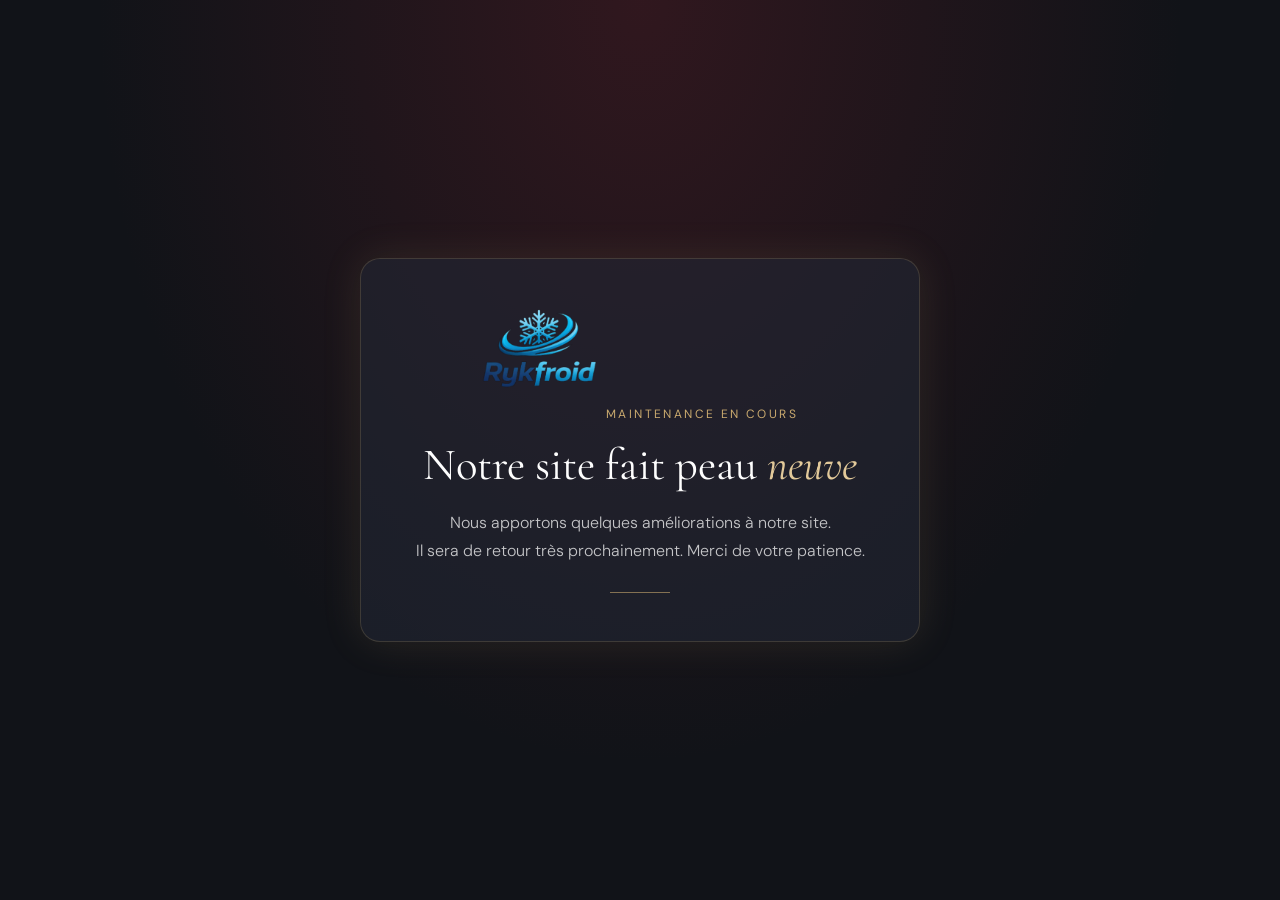
==== commit a3272a94: "Site en maintenance" ====
--- a/index.html
+++ b/index.html
@@ -3,1931 +3,63 @@
 <head>
   <meta charset="UTF-8" />
   <meta name="viewport" content="width=device-width, initial-scale=1.0" />
-  <meta name="google-site-verification" content="mFQCLBCYvSF62sa9KWFSL6CNM-4yQerjOzizsVtj8HY" />
-
-  <title>RYKFroid – Réparation Cave à Vin & Frigoriste Professionnel | Devis Gratuit</title>
-  <meta name="description" content="RYKFroid assure le diagnostic, l’entretien et la réparation de caves à vin et équipements frigorifiques : caves haut de gamme, sur mesure, espaces caves, caves de vieillissement et installations professionnelles. Devis gratuit et intervention rapide." />
-  <meta name="keywords" content="réparation cave à vin, frigoriste, dépannage réfrigération, cave à vin en panne, compresseur cave à vin, réparation frigo professionnel, maintenance frigorifique, cave à vin temperature, dépannage cave à vin, technicien frigoriste, cave sur mesure, cave de luxe, espace cave" />
-  <meta name="author" content="RYKFroid" />
-  <meta name="robots" content="index, follow" />
-  <link rel="canonical" href="https://www.rykfroid.fr/" />
-
-  <meta property="og:type" content="website" />
-  <meta property="og:title" content="RYKFroid – Expert Cave à Vin & Frigoriste" />
-  <meta property="og:description" content="Réparation de caves à vin, dépannage frigorifique et maintenance. Intervention rapide, devis gratuit." />
-  <meta property="og:url" content="https://www.rykfroid.fr/" />
-  <meta property="og:image" content="https://www.rykfroid.fr/og-image.jpg" />
-  <meta property="og:locale" content="fr_FR" />
-
-  <meta name="twitter:card" content="summary_large_image" />
-  <meta name="twitter:title" content="RYKFroid – Expert Cave à Vin & Frigoriste" />
-  <meta name="twitter:description" content="Réparation de caves à vin, dépannage frigorifique et maintenance. Devis gratuit." />
-
-  <script type="application/ld+json">
-  {
-    "@context": "https://schema.org",
-    "@type": "LocalBusiness",
-    "name": "RYKFroid",
-    "description": "Expert en réparation de caves à vin et équipements frigorifiques professionnels. 20+ ans d'expérience, intervention rapide, devis gratuit.",
-    "url": "https://www.rykfroid.fr",
-    "telephone": "+33652597941",
-    "email": "rykfroid@gmail.com",
-    "priceRange": "€€",
-    "currenciesAccepted": "EUR",
-    "paymentAccepted": "Espèces, Virement bancaire, Chèque",
-    "areaServed": {
-      "@type": "Country",
-      "name": "France"
-    },
-    "serviceType": [
-      "Réparation de cave à vin",
-      "Dépannage frigorifique",
-      "Maintenance réfrigération",
-      "Installation équipements frigorifiques"
-    ]
-  }
-  </script>
-
-  <script type="application/ld+json">
-  {
-    "@context": "https://schema.org",
-    "@type": "FAQPage",
-    "mainEntity": [
-      {
-        "@type": "Question",
-        "name": "Quels types de caves à vin réparez-vous ?",
-        "acceptedAnswer": {
-          "@type": "Answer",
-          "text": "RYKFroid intervient sur tous types de caves à vin : caves de luxe, caves sur mesure, espaces caves, caves encastrables, caves de vieillissement, de service ou multi-températures."
-        }
-      },
-      {
-        "@type": "Question",
-        "name": "Quel est le délai d'intervention ?",
-        "acceptedAnswer": {
-          "@type": "Answer",
-          "text": "Nous nous engageons à intervenir dans les plus brefs délais. Un premier diagnostic téléphonique est souvent possible le jour même."
-        }
-      },
-      {
-        "@type": "Question",
-        "name": "Le devis est-il gratuit ?",
-        "acceptedAnswer": {
-          "@type": "Answer",
-          "text": "Oui, le devis est gratuit et sans engagement. Un diagnostic précis est établi avant toute réparation."
-        }
-      },
-      {
-        "@type": "Question",
-        "name": "Intervenez-vous sur les équipements professionnels ?",
-        "acceptedAnswer": {
-          "@type": "Answer",
-          "text": "Oui, RYKFroid intervient sur tous types d'équipements : vitrines réfrigérées, armoires frigorifiques, chambres froides, groupes froid."
-        }
-      }
-    ]
-  }
-  </script>
-
+  <title>RYKFroid – Site en maintenance</title>
+  <meta name="description" content="Le site RYKFroid est temporairement en maintenance. Il sera de retour très prochainement." />
+  <link rel="icon" href="/logo.png" />
   <link rel="preconnect" href="https://fonts.googleapis.com" />
   <link rel="preconnect" href="https://fonts.gstatic.com" crossorigin />
-  <link href="https://fonts.googleapis.com/css2?family=Cormorant+Garamond:ital,wght@0,300;0,400;0,600;1,300;1,400&family=DM+Sans:wght@300;400;500;600&family=Playfair+Display:ital,wght@0,700;1,400&display=swap" rel="stylesheet" />
-
+  <link href="https://fonts.googleapis.com/css2?family=Cormorant+Garamond:ital,wght@0,300;0,400;0,600;1,300;1,400&family=DM+Sans:wght@300;400;500&display=swap" rel="stylesheet" />
   <style>
     :root {
-      --gold:#C9A96E;
-      --gold-light:#E2C99A;
-      --gold-dark:#8B6E3C;
-      --wine:#6B1F2A;
-      --wine-mid:#8B2635;
-      --ice:#A8D5E8;
-      --charcoal:#111318;
-      --dark:#181C24;
-      --dark-mid:#1E2330;
-      --dark-card:#232838;
-      --muted:#6B7280;
-      --light:#F4F1EC;
-      --white:#FEFEFE;
-      --font-display:'Cormorant Garamond', Georgia, serif;
-      --font-serif:'Playfair Display', Georgia, serif;
-      --font-body:'DM Sans', system-ui, sans-serif;
-      --radius:12px;
-      --radius-lg:20px;
-      --shadow:0 4px 24px rgba(0,0,0,.45);
-      --shadow-gold:0 0 40px rgba(201,169,110,.15);
+      --gold: #C9A96E;
+      --gold-light: #E2C99A;
+      --charcoal: #111318;
+      --dark-card: #232838;
+      --white: #FEFEFE;
     }
-
-    *, *::before, *::after { margin:0; padding:0; box-sizing:border-box; }
-    html { scroll-behavior:smooth; }
-    body { font-family:var(--font-body); background:var(--charcoal); color:var(--white); overflow-x:hidden; }
-
-    ::-webkit-scrollbar { width:6px; }
-    ::-webkit-scrollbar-track { background:var(--dark); }
-    ::-webkit-scrollbar-thumb { background:var(--gold-dark); border-radius:3px; }
-
-    .navbar {
-      position:fixed; top:0; left:0; right:0; z-index:1000;
-      padding:0 5%;
-      display:flex; align-items:center; justify-content:space-between;
-      height:72px;
-      background:rgba(17,19,24,.92);
-      backdrop-filter:blur(20px);
-      border-bottom:1px solid rgba(201,169,110,.15);
-      transition:all .4s ease;
+    *, *::before, *::after { margin: 0; padding: 0; box-sizing: border-box; }
+    body {
+      min-height: 100vh;
+      display: flex; align-items: center; justify-content: center;
+      padding: 32px 16px;
+      font-family: 'DM Sans', system-ui, sans-serif;
+      color: var(--white);
+      background:
+        radial-gradient(ellipse at top, rgba(107,31,42,.35), transparent 60%),
+        var(--charcoal);
+      text-align: center;
     }
-
-    .navbar.scrolled { height:60px; background:rgba(17,19,24,.98); }
-
-    .nav-logo {
-      display:flex; align-items:center; gap:12px;
-      text-decoration:none;
-      flex-shrink:0;
+    .box {
+      max-width: 560px; width: 100%;
+      padding: 48px 32px;
+      background: rgba(35,40,56,.55);
+      border: 1px solid rgba(201,169,110,.2);
+      border-radius: 20px;
+      box-shadow: 0 0 40px rgba(201,169,110,.12);
     }
-
-    .logo-img {
-      height:44px;
-      width:auto;
-      display:block;
-      max-width:190px;
+    .logo { width: 120px; height: auto; margin-bottom: 28px; }
+    .tag {
+      display: inline-block; margin-bottom: 18px;
+      font-size: .75rem; letter-spacing: .2em; text-transform: uppercase;
+      color: var(--gold);
     }
-
-    .nav-links {
-      display:flex; align-items:center; gap:36px;
-      list-style:none;
+    h1 {
+      font-family: 'Cormorant Garamond', Georgia, serif;
+      font-weight: 400; font-size: clamp(2rem, 6vw, 2.8rem); line-height: 1.15;
+      margin-bottom: 18px;
     }
-
-    .nav-links a {
-      text-decoration:none;
-      font-size:.85rem;
-      font-weight:500;
-      letter-spacing:1px;
-      text-transform:uppercase;
-      color:rgba(255,255,255,.7);
-      transition:color .3s;
-      position:relative;
-    }
-
-    .nav-links a::after {
-      content:'';
-      position:absolute;
-      bottom:-4px; left:0; right:0;
-      height:1px;
-      background:var(--gold);
-      transform:scaleX(0);
-      transform-origin:left;
-      transition:transform .3s ease;
-    }
-
-    .nav-links a:hover { color:var(--gold); }
-    .nav-links a:hover::after { transform:scaleX(1); }
-
-    .nav-cta {
-      padding:10px 24px;
-      background:var(--gold);
-      color:var(--charcoal) !important;
-      border-radius:6px;
-      font-weight:600 !important;
-      transition:background .3s, transform .2s !important;
-    }
-
-    .nav-cta:hover { background:var(--gold-light) !important; transform:translateY(-1px); }
-    .nav-cta::after { display:none !important; }
-
-    .burger {
-      display:none;
-      flex-direction:column;
-      gap:5px;
-      cursor:pointer;
-      background:none;
-      border:none;
-      padding:4px;
-    }
-
-    .burger span {
-      display:block;
-      width:24px;
-      height:2px;
-      background:var(--gold);
-      border-radius:2px;
-      transition:all .3s ease;
-    }
-
-    .hero {
-      position:relative;
-      min-height:100vh;
-      display:flex;
-      align-items:center;
-      justify-content:center;
-      overflow:hidden;
-      padding:120px 5% 80px;
-    }
-
-    .hero-bg {
-      position:absolute;
-      inset:0;
-      background:
-        linear-gradient(135deg, rgba(17,19,24,.97) 0%, rgba(107,31,42,.4) 60%, rgba(17,19,24,.9) 100%),
-        url('https://images.unsplash.com/photo-1558618666-fcd25c85cd64?w=1400&q=80') center/cover no-repeat;
-    }
-
-    .hero-bg::after {
-      content:'';
-      position:absolute;
-      inset:0;
-      background:url("data:image/svg+xml,%3Csvg width='60' height='60' viewBox='0 0 60 60' xmlns='http://www.w3.org/2000/svg'%3E%3Cg fill='none' fill-rule='evenodd'%3E%3Cg fill='%23C9A96E' fill-opacity='0.03'%3E%3Cpath d='M36 34v-4h-2v4h-4v2h4v4h2v-4h4v-2h-4zm0-30V0h-2v4h-4v2h4v4h2V6h4V4h-4zM6 34v-4H4v4H0v2h4v4h2v-4h4v-2H6zM6 4V0H4v4H0v2h4v4h2V6h4V4H6z'/%3E%3C/g%3E%3C/g%3E%3C/svg%3E");
-    }
-
-    .hero-badge {
-      display:inline-flex;
-      align-items:center;
-      gap:8px;
-      padding:8px 20px;
-      border:1px solid rgba(201,169,110,.4);
-      border-radius:100px;
-      font-size:.78rem;
-      font-weight:500;
-      letter-spacing:2px;
-      text-transform:uppercase;
-      color:var(--gold-light);
-      margin-bottom:32px;
-      animation:fadeUp .8s ease both;
-    }
-
-    .hero-badge span {
-      width:6px;
-      height:6px;
-      background:var(--gold);
-      border-radius:50%;
-    }
-
-    .hero-title {
-      font-family:var(--font-display);
-      font-size:clamp(3rem, 8vw, 6rem);
-      font-weight:300;
-      line-height:1.05;
-      letter-spacing:-1px;
-      margin-bottom:28px;
-      animation:fadeUp .8s ease .1s both;
-    }
-
-    .hero-title em {
-      font-style:italic;
-      color:var(--gold);
-      display:block;
-    }
-
-    .hero-sub {
-      font-size:clamp(1rem, 2vw, 1.2rem);
-      font-weight:300;
-      color:rgba(255,255,255,.65);
-      line-height:1.7;
-      max-width:580px;
-      margin:0 auto 48px;
-      animation:fadeUp .8s ease .2s both;
-    }
-
-    .hero-actions {
-      display:flex;
-      align-items:center;
-      justify-content:center;
-      gap:16px;
-      flex-wrap:wrap;
-      animation:fadeUp .8s ease .3s both;
-    }
-
-    .btn-primary {
-      padding:16px 36px;
-      background:var(--gold);
-      color:var(--charcoal);
-      text-decoration:none;
-      border-radius:8px;
-      font-weight:600;
-      font-size:.95rem;
-      letter-spacing:.5px;
-      transition:all .3s ease;
-      display:inline-flex;
-      align-items:center;
-      gap:8px;
-    }
-
-    .btn-primary:hover {
-      background:var(--gold-light);
-      transform:translateY(-2px);
-      box-shadow:0 12px 32px rgba(201,169,110,.35);
-    }
-
-    .btn-outline {
-      padding:15px 36px;
-      border:1.5px solid rgba(201,169,110,.5);
-      color:var(--gold-light);
-      text-decoration:none;
-      border-radius:8px;
-      font-weight:500;
-      font-size:.95rem;
-      transition:all .3s ease;
-      display:inline-flex;
-      align-items:center;
-      gap:8px;
-    }
-
-    .btn-outline:hover {
-      border-color:var(--gold);
-      background:rgba(201,169,110,.08);
-      transform:translateY(-2px);
-    }
-
-    .hero-stats {
-      position:relative;
-      z-index:1;
-      display:flex;
-      justify-content:center;
-      gap:60px;
-      flex-wrap:wrap;
-      padding:40px 5%;
-      border-top:1px solid rgba(201,169,110,.12);
-      animation:fadeUp .8s ease .4s both;
-    }
-
-    .hero-stat { text-align:center; }
-
-    .hero-stat-number {
-      font-family:var(--font-display);
-      font-size:2.8rem;
-      font-weight:600;
-      color:var(--gold);
-      display:block;
-      line-height:1;
-    }
-
-    .hero-stat-label {
-      font-size:.78rem;
-      letter-spacing:1.5px;
-      text-transform:uppercase;
-      color:rgba(255,255,255,.5);
-      margin-top:8px;
-      display:block;
-    }
-
-    section { padding:100px 5%; }
-
-    .section-label {
-      font-size:.72rem;
-      letter-spacing:3px;
-      text-transform:uppercase;
-      color:var(--gold);
-      font-weight:600;
-      display:flex;
-      align-items:center;
-      gap:12px;
-      justify-content:center;
-      margin-bottom:16px;
-    }
-
-    .section-label::before,
-    .section-label::after {
-      content:'';
-      flex:1;
-      max-width:60px;
-      height:1px;
-      background:var(--gold-dark);
-    }
-
-    .section-title {
-      font-family:var(--font-display);
-      font-size:clamp(2rem, 4vw, 3.2rem);
-      font-weight:300;
-      text-align:center;
-      line-height:1.2;
-      margin-bottom:16px;
-    }
-
-    .section-title em {
-      font-style:italic;
-      color:var(--gold);
-    }
-
-    .section-sub {
-      text-align:center;
-      color:rgba(255,255,255,.55);
-      font-size:1.05rem;
-      line-height:1.8;
-      max-width:640px;
-      margin:0 auto 72px;
-    }
-
-    .urgence-banner {
-      background:linear-gradient(90deg, var(--wine) 0%, var(--wine-mid) 100%);
-      padding:18px 5%;
-      display:flex;
-      align-items:center;
-      justify-content:center;
-      gap:20px;
-      flex-wrap:wrap;
-      text-align:center;
-      border-top:1px solid rgba(201,169,110,.2);
-      border-bottom:1px solid rgba(201,169,110,.2);
-    }
-
-    .urgence-banner p {
-      font-size:.95rem;
-      font-weight:500;
-      color:rgba(255,255,255,.9);
-    }
-
-    .urgence-banner a {
-      display:inline-flex;
-      align-items:center;
-      gap:8px;
-      padding:10px 24px;
-      background:rgba(255,255,255,.15);
-      color:white;
-      text-decoration:none;
-      border-radius:6px;
-      font-weight:600;
-      font-size:.9rem;
-      border:1px solid rgba(255,255,255,.25);
-      transition:background .3s;
-    }
-
-    .urgence-banner a:hover { background:rgba(255,255,255,.25); }
-
-    #services { background:var(--dark); }
-
-    .services-grid {
-      display:grid;
-      grid-template-columns:repeat(auto-fit, minmax(320px, 1fr));
-      gap:24px;
-      max-width:1200px;
-      margin:0 auto;
-    }
-
-    .service-card {
-      background:var(--dark-card);
-      border:1px solid rgba(255,255,255,.06);
-      border-radius:var(--radius-lg);
-      padding:40px 36px;
-      position:relative;
-      overflow:hidden;
-      transition:all .4s ease;
-      cursor:pointer;
-    }
-
-    .service-card::before {
-      content:'';
-      position:absolute;
-      inset:0;
-      background:linear-gradient(135deg, rgba(201,169,110,.05) 0%, transparent 60%);
-      opacity:0;
-      transition:opacity .4s;
-    }
-
-    .service-card:hover {
-      border-color:rgba(201,169,110,.3);
-      transform:translateY(-6px);
-      box-shadow:var(--shadow-gold);
-    }
-
-    .service-card:hover::before { opacity:1; }
-
-    .service-card.featured {
-      border-color:rgba(201,169,110,.4);
-      background:linear-gradient(135deg, rgba(201,169,110,.08) 0%, var(--dark-card) 60%);
-    }
-
-    .service-icon {
-      font-size:2rem;
-      margin-bottom:20px;
-      width:60px;
-      height:60px;
-      background:rgba(201,169,110,.1);
-      border-radius:14px;
-      display:flex;
-      align-items:center;
-      justify-content:center;
-    }
-
-    .service-featured-tag {
-      position:absolute;
-      top:20px;
-      right:20px;
-      padding:4px 12px;
-      background:var(--gold);
-      color:var(--charcoal);
-      font-size:.68rem;
-      font-weight:700;
-      letter-spacing:1px;
-      text-transform:uppercase;
-      border-radius:100px;
-    }
-
-    .service-card h3 {
-      font-family:var(--font-display);
-      font-size:1.5rem;
-      font-weight:600;
-      margin-bottom:10px;
-      color:var(--white);
-    }
-
-    .service-card h4 {
-      font-size:.82rem;
-      color:var(--gold);
-      font-weight:500;
-      letter-spacing:.5px;
-      margin-bottom:16px;
-    }
-
-    .service-card p {
-      font-size:.92rem;
-      line-height:1.75;
-      color:rgba(255,255,255,.55);
-    }
-
-    .service-card ul {
-      list-style:none;
-      margin-top:16px;
-    }
-
-    .service-card ul li {
-      font-size:.88rem;
-      color:rgba(255,255,255,.5);
-      padding:5px 0;
-      display:flex;
-      align-items:center;
-      gap:8px;
-    }
-
-    .service-card ul li::before {
-      content:'';
-      width:5px;
-      height:5px;
-      background:var(--gold);
-      border-radius:50%;
-      flex-shrink:0;
-    }
-
-    .service-link {
-      display:inline-flex;
-      align-items:center;
-      gap:6px;
-      margin-top:24px;
-      color:var(--gold);
-      font-size:.88rem;
-      font-weight:500;
-      text-decoration:none;
-      transition:gap .3s;
-    }
-
-    .service-link::after { content:'→'; font-style:normal; }
-    .service-link:hover { gap:10px; }
-
-    #types-caves {
-      background:var(--dark-mid);
-      padding:80px 5%;
-    }
-
-    .marques-grid {
-      display:flex;
-      flex-wrap:wrap;
-      justify-content:center;
-      gap:16px;
-      max-width:1000px;
-      margin:0 auto;
-    }
-
-    .marque-pill {
-      padding:10px 24px;
-      border:1px solid rgba(201,169,110,.25);
-      border-radius:100px;
-      font-size:.88rem;
-      font-weight:500;
-      color:rgba(255,255,255,.65);
-      background:rgba(201,169,110,.04);
-      transition:all .3s;
-    }
-
-    .marque-pill:hover {
-      border-color:var(--gold);
-      color:var(--gold);
-      background:rgba(201,169,110,.1);
-    }
-
-    #process { background:var(--charcoal); }
-
-    .process-steps {
-      display:grid;
-      grid-template-columns:repeat(auto-fit, minmax(220px, 1fr));
-      gap:0;
-      max-width:1100px;
-      margin:0 auto;
-      position:relative;
-    }
-
-    .process-steps::before {
-      content:'';
-      position:absolute;
-      top:36px;
-      left:10%;
-      right:10%;
-      height:1px;
-      background:linear-gradient(90deg, transparent, var(--gold-dark), transparent);
-    }
-
-    .process-step {
-      text-align:center;
-      padding:0 20px;
-      position:relative;
-    }
-
-    .step-num {
-      width:72px;
-      height:72px;
-      border:1.5px solid rgba(201,169,110,.5);
-      border-radius:50%;
-      display:flex;
-      align-items:center;
-      justify-content:center;
-      font-family:var(--font-display);
-      font-size:1.8rem;
-      font-weight:600;
-      color:var(--gold);
-      margin:0 auto 28px;
-      background:var(--charcoal);
-      position:relative;
-      z-index:1;
-      transition:all .3s;
-    }
-
-    .process-step:hover .step-num {
-      background:var(--gold);
-      color:var(--charcoal);
-      border-color:var(--gold);
-      box-shadow:0 0 24px rgba(201,169,110,.4);
-    }
-
-    .process-step h4 {
-      font-family:var(--font-display);
-      font-size:1.2rem;
-      font-weight:600;
-      margin-bottom:12px;
-      color:var(--white);
-    }
-
-    .process-step p {
-      font-size:.88rem;
-      color:rgba(255,255,255,.5);
-      line-height:1.7;
-    }
-
-    #pourquoi { background:var(--dark); }
-
-    .why-grid {
-      display:grid;
-      grid-template-columns:1fr 1fr;
-      gap:60px 80px;
-      max-width:1000px;
-      margin:0 auto;
-      align-items:start;
-    }
-
-    .why-item {
-      display:flex;
-      gap:20px;
-    }
-
-    .why-icon {
-      font-size:1.5rem;
-      flex-shrink:0;
-      width:52px;
-      height:52px;
-      background:rgba(201,169,110,.1);
-      border-radius:12px;
-      display:flex;
-      align-items:center;
-      justify-content:center;
-    }
-
-    .why-item h4 {
-      font-family:var(--font-display);
-      font-size:1.2rem;
-      font-weight:600;
-      margin-bottom:8px;
-      color:var(--white);
-    }
-
-    .why-item p {
-      font-size:.9rem;
-      color:rgba(255,255,255,.5);
-      line-height:1.7;
-    }
-
-    #temoignages { background:var(--dark-mid); }
-
-    .temoignages-grid {
-      display:grid;
-      grid-template-columns:repeat(auto-fit, minmax(280px, 1fr));
-      gap:24px;
-      max-width:1100px;
-      margin:0 auto;
-    }
-
-    .temoignage-card {
-      background:var(--dark-card);
-      border:1px solid rgba(255,255,255,.06);
-      border-radius:var(--radius-lg);
-      padding:36px;
-      position:relative;
-      transition:all .3s;
-    }
-
-    .temoignage-card:hover {
-      border-color:rgba(201,169,110,.2);
-      transform:translateY(-4px);
-    }
-
-    .temoignage-quote {
-      font-family:var(--font-display);
-      font-size:4rem;
-      color:var(--gold);
-      line-height:.5;
-      margin-bottom:20px;
-      opacity:.4;
-    }
-
-    .temoignage-text {
-      font-size:.95rem;
-      line-height:1.75;
-      color:rgba(255,255,255,.7);
-      font-style:italic;
-      margin-bottom:24px;
-    }
-
-    .stars {
-      color:var(--gold);
-      letter-spacing:2px;
-      font-size:1rem;
-      margin-bottom:16px;
-    }
-
-    .temoignage-author {
-      display:flex;
-      align-items:center;
-      gap:12px;
-    }
-
-    .author-avatar {
-      width:42px;
-      height:42px;
-      border-radius:50%;
-      background:linear-gradient(135deg, var(--gold-dark), var(--wine));
-      display:flex;
-      align-items:center;
-      justify-content:center;
-      font-weight:700;
-      font-size:.9rem;
-      color:white;
-    }
-
-    .author-name { font-weight:600; font-size:.9rem; }
-    .author-info { font-size:.78rem; color:rgba(255,255,255,.4); margin-top:2px; }
-
-    #faq { background:var(--charcoal); }
-
-    .faq-list {
-      max-width:780px;
-      margin:0 auto;
-    }
-
-    .faq-item {
-      border-bottom:1px solid rgba(255,255,255,.08);
-    }
-
-    .faq-question {
-      width:100%;
-      background:none;
-      border:none;
-      padding:24px 0;
-      display:flex;
-      align-items:center;
-      justify-content:space-between;
-      gap:16px;
-      cursor:pointer;
-      font-family:var(--font-display);
-      font-size:1.15rem;
-      font-weight:600;
-      color:var(--white);
-      text-align:left;
-      transition:color .3s;
-    }
-
-    .faq-question:hover { color:var(--gold); }
-
-    .faq-arrow {
-      color:var(--gold);
-      font-size:1.2rem;
-      flex-shrink:0;
-      transition:transform .3s;
-    }
-
-    .faq-item.open .faq-arrow { transform:rotate(45deg); }
-
-    .faq-answer {
-      font-size:.95rem;
-      line-height:1.75;
-      color:rgba(255,255,255,.55);
-      max-height:0;
-      overflow:hidden;
-      transition:max-height .4s ease, padding .3s;
-    }
-
-    .faq-item.open .faq-answer {
-      max-height:300px;
-      padding-bottom:24px;
-    }
-
-    #contact {
-      background:var(--dark);
-      position:relative;
-      overflow:hidden;
-    }
-
-    #contact::before {
-      content:'';
-      position:absolute;
-      top:-200px;
-      left:50%;
-      transform:translateX(-50%);
-      width:800px;
-      height:800px;
-      border-radius:50%;
-      background:radial-gradient(circle, rgba(107,31,42,.15) 0%, transparent 70%);
-      pointer-events:none;
-    }
-
-    .contact-wrapper {
-      max-width:1100px;
-      margin:0 auto;
-      display:grid;
-      grid-template-columns:1fr 1fr;
-      gap:80px;
-      align-items:start;
-    }
-
-    .contact-info h3 {
-      font-family:var(--font-display);
-      font-size:2rem;
-      font-weight:300;
-      margin-bottom:20px;
-    }
-
-    .contact-info p {
-      color:rgba(255,255,255,.55);
-      line-height:1.8;
-      margin-bottom:40px;
-    }
-
-    .contact-method {
-      display:flex;
-      align-items:center;
-      gap:16px;
-      padding:20px 24px;
-      background:var(--dark-card);
-      border:1px solid rgba(255,255,255,.06);
-      border-radius:var(--radius);
-      margin-bottom:12px;
-      text-decoration:none;
-      color:inherit;
-      transition:all .3s;
-    }
-
-    .contact-method:hover {
-      border-color:rgba(201,169,110,.3);
-      transform:translateX(4px);
-    }
-
-    .contact-method-icon {
-      font-size:1.4rem;
-      width:48px;
-      height:48px;
-      background:rgba(201,169,110,.1);
-      border-radius:10px;
-      display:flex;
-      align-items:center;
-      justify-content:center;
-      flex-shrink:0;
-    }
-
-    .contact-method-label {
-      font-size:.75rem;
-      color:rgba(255,255,255,.4);
-      letter-spacing:1px;
-      text-transform:uppercase;
-    }
-
-    .contact-method-value {
-      font-size:1.05rem;
-      font-weight:600;
-      color:var(--gold);
-      margin-top:2px;
-    }
-
-    .contact-form {
-      background:var(--dark-card);
-      border:1px solid rgba(255,255,255,.06);
-      border-radius:var(--radius-lg);
-      padding:48px 40px;
-    }
-
-    .contact-form h4 {
-      font-family:var(--font-display);
-      font-size:1.4rem;
-      font-weight:600;
-      margin-bottom:32px;
-    }
-
-    .form-group { margin-bottom:20px; }
-
-    .form-group label {
-      display:block;
-      font-size:.78rem;
-      letter-spacing:1px;
-      text-transform:uppercase;
-      color:rgba(255,255,255,.5);
-      margin-bottom:8px;
-      font-weight:500;
-    }
-
-    .form-group input,
-    .form-group select,
-    .form-group textarea {
-      width:100%;
-      padding:14px 18px;
-      background:rgba(255,255,255,.04);
-      border:1px solid rgba(255,255,255,.1);
-      border-radius:8px;
-      color:white;
-      font-family:var(--font-body);
-      font-size:.95rem;
-      transition:border-color .3s;
-      -webkit-appearance:none;
-    }
-
-    .form-group input:focus,
-    .form-group select:focus,
-    .form-group textarea:focus {
-      outline:none;
-      border-color:var(--gold);
-      box-shadow:0 0 0 3px rgba(201,169,110,.1);
-    }
-
-    .form-group select option { background:var(--dark-card); }
-    .form-group textarea { resize:vertical; min-height:120px; }
-
-    .form-submit {
-      width:100%;
-      padding:16px;
-      background:var(--gold);
-      color:var(--charcoal);
-      border:none;
-      border-radius:8px;
-      font-family:var(--font-body);
-      font-size:1rem;
-      font-weight:600;
-      cursor:pointer;
-      margin-top:8px;
-      transition:all .3s;
-    }
-
-    .form-submit:hover {
-      background:var(--gold-light);
-      transform:translateY(-2px);
-      box-shadow:0 8px 24px rgba(201,169,110,.3);
-    }
-
-    footer {
-      background:var(--charcoal);
-      border-top:1px solid rgba(201,169,110,.12);
-      padding:60px 5% 40px;
-    }
-
-    .footer-top {
-      display:grid;
-      grid-template-columns:2fr 1fr 1fr;
-      gap:60px;
-      max-width:1100px;
-      margin:0 auto 60px;
-    }
-
-    .footer-brand p {
-      font-size:.9rem;
-      color:rgba(255,255,255,.4);
-      line-height:1.8;
-      margin-top:16px;
-      max-width:320px;
-    }
-
-    .footer-col h5 {
-      font-size:.75rem;
-      letter-spacing:2px;
-      text-transform:uppercase;
-      color:var(--gold);
-      margin-bottom:20px;
-      font-weight:600;
-    }
-
-    .footer-col ul { list-style:none; }
-
-    .footer-col ul li { margin-bottom:10px; }
-
-    .footer-col ul li a {
-      color:rgba(255,255,255,.45);
-      text-decoration:none;
-      font-size:.88rem;
-      transition:color .3s;
-    }
-
-    .footer-col ul li a:hover { color:var(--gold); }
-
-    .footer-bottom {
-      max-width:1100px;
-      margin:0 auto;
-      padding-top:30px;
-      border-top:1px solid rgba(255,255,255,.06);
-      display:flex;
-      align-items:center;
-      justify-content:space-between;
-      flex-wrap:wrap;
-      gap:12px;
-    }
-
-    .footer-bottom p {
-      font-size:.8rem;
-      color:rgba(255,255,255,.3);
-    }
-
-    @keyframes fadeUp {
-      from { opacity:0; transform:translateY(24px); }
-      to { opacity:1; transform:translateY(0); }
-    }
-
-    .reveal {
-      opacity:0;
-      transform:translateY(30px);
-      transition:opacity .7s ease, transform .7s ease;
-    }
-
-    .reveal.visible {
-      opacity:1;
-      transform:translateY(0);
-    }
-
-    @media (max-width:768px) {
-      .nav-links {
-        position:fixed;
-        top:72px;
-        left:0;
-        right:0;
-        background:rgba(17,19,24,.98);
-        flex-direction:column;
-        gap:0;
-        padding:20px 0;
-        transform:translateY(-120%);
-        transition:transform .4s ease;
-        border-bottom:1px solid rgba(201,169,110,.15);
-        z-index:999;
-      }
-
-      .nav-links.open { transform:translateY(0); }
-      .nav-links li { width:100%; }
-      .nav-links a { display:block; padding:14px 5%; font-size:1rem; }
-      .nav-cta { margin:10px 5%; display:block; text-align:center; }
-      .logo-img { height:38px; max-width:160px; }
-      .burger { display:flex; }
-
-      .hero {
-        padding:90px 5% 40px;
-        min-height:auto;
-      }
-
-      .hero-badge {
-        font-size:.7rem;
-        padding:6px 14px;
-      }
-
-      .hero-title { font-size:2.4rem; }
-      .hero-sub { font-size:.95rem; margin-bottom:32px; }
-
-      .hero-actions {
-        flex-direction:column;
-        align-items:stretch;
-        gap:12px;
-      }
-
-      .btn-primary,
-      .btn-outline {
-        justify-content:center;
-        padding:16px 20px;
-        font-size:1rem;
-      }
-
-      .hero-stats {
-        gap:0;
-        display:grid;
-        grid-template-columns:1fr 1fr;
-        padding:24px 5%;
-      }
-
-      .hero-stat {
-        padding:16px 10px;
-        text-align:center;
-        border-bottom:1px solid rgba(255,255,255,.05);
-      }
-
-      .hero-stat:nth-child(odd) {
-        border-right:1px solid rgba(255,255,255,.05);
-      }
-
-      .hero-stat-number { font-size:2.2rem; }
-
-      .urgence-banner {
-        flex-direction:column;
-        gap:12px;
-        padding:16px 5%;
-      }
-
-      .urgence-banner p { font-size:.88rem; }
-
-      .urgence-banner a {
-        width:100%;
-        justify-content:center;
-        padding:14px;
-        font-size:.95rem;
-      }
-
-      section { padding:60px 5%; }
-      .section-title { font-size:1.8rem; }
-      .section-sub { font-size:.92rem; margin-bottom:40px; }
-
-      .services-grid {
-        grid-template-columns:1fr;
-        gap:16px;
-      }
-
-      .service-card { padding:28px 24px; }
-      .service-card h3 { font-size:1.3rem; min-height:auto; }
-      .service-card h4 { min-height:auto; }
-
-      .marques-grid { gap:10px; }
-      .marque-pill { font-size:.82rem; padding:8px 14px; }
-
-      .process-steps {
-        grid-template-columns:1fr;
-        gap:32px;
-      }
-
-      .process-steps::before { display:none; }
-      .process-step { padding:0; }
-
-      .why-grid {
-        grid-template-columns:1fr;
-        gap:28px;
-      }
-
-      .why-item { gap:14px; }
-      .why-icon { width:44px; height:44px; flex-shrink:0; }
-
-      .temoignages-grid {
-        grid-template-columns:1fr;
-        gap:16px;
-      }
-
-      .temoignage-card { padding:28px 24px; }
-      .faq-question { font-size:1rem; padding:20px 0; }
-
-      .contact-wrapper {
-        grid-template-columns:1fr;
-        gap:40px;
-      }
-
-      .contact-form { padding:28px 20px; }
-      .contact-info h3 { font-size:1.6rem; }
-      .contact-method { padding:16px 18px; }
-      .contact-method-value { font-size:.95rem; }
-
-      .footer-top {
-        grid-template-columns:1fr;
-        gap:36px;
-      }
-
-      .footer-bottom {
-        flex-direction:column;
-        text-align:center;
-        gap:6px;
-      }
-
-      .footer-bottom p:last-child { display:none; }
-    }
-
-    @media (max-width:380px) {
-      .hero-title { font-size:2rem; }
-      .hero-stat-number { font-size:1.8rem; }
-      .service-card { padding:22px 18px; }
-    }
-
-    @media (min-width:769px) and (max-width:1024px) {
-      .services-grid { grid-template-columns:repeat(2, 1fr); }
-      .why-grid { grid-template-columns:1fr 1fr; gap:40px; }
-      .contact-wrapper { gap:40px; }
-      .footer-top { grid-template-columns:1fr 1fr; gap:40px; }
-    }
+    h1 em { color: var(--gold-light); font-style: italic; }
+    p { font-weight: 300; line-height: 1.7; color: rgba(254,254,254,.75); }
+    .line { width: 60px; height: 1px; background: var(--gold); margin: 28px auto 0; opacity: .6; }
   </style>
 </head>
-
 <body>
-
-<nav class="navbar" id="navbar">
-  <a class="nav-logo" href="#accueil" aria-label="Accueil RYKFroid">
-    <img src="logo.png" alt="RYKFroid" class="logo-img" />
-  </a>
-
-  <ul class="nav-links" id="navLinks">
-    <li><a href="#accueil">Accueil</a></li>
-    <li><a href="#services">Services</a></li>
-    <li><a href="#types-caves">Types de caves</a></li>
-    <li><a href="#process">Processus</a></li>
-    <li><a href="#faq">FAQ</a></li>
-    <li><a href="#contact" class="nav-cta">Devis gratuit</a></li>
-  </ul>
-
-  <button class="burger" id="burger" aria-label="Ouvrir le menu" type="button">
-    <span></span><span></span><span></span>
-  </button>
-</nav>
-
-<section class="hero" id="accueil" aria-label="Accueil RYKFroid">
-  <div class="hero-bg" role="img" aria-label="Cave à vin"></div>
-  <div style="position:relative;z-index:1;width:100%;max-width:860px;margin:0 auto;text-align:center;">
-    <div class="hero-badge">
-      <span></span>Expert frigoriste indépendant · 20+ ans d'expérience
-    </div>
-
-    <h1 class="hero-title">
-      Votre cave à vin<br>mérite un <em>expert</em>
-    </h1>
-
-    <p class="hero-sub">
-      Réparation de caves à vin, dépannage frigorifique professionnel, maintenance et installation. Intervention rapide, diagnostic précis, devis gratuit.
-    </p>
-
-    <div class="hero-actions">
-      <a href="#contact" class="btn-primary">Demander un devis gratuit</a>
-      <a href="#services" class="btn-outline">Nos services</a>
-    </div>
-  </div>
-</section>
-
-<div class="hero-stats" aria-label="Chiffres clés">
-  <div class="hero-stat">
-    <span class="hero-stat-number">20+</span>
-    <span class="hero-stat-label">Années d'expérience</span>
-  </div>
-  <div class="hero-stat">
-    <span class="hero-stat-number">500+</span>
-    <span class="hero-stat-label">Interventions réalisées</span>
-  </div>
-  <div class="hero-stat">
-    <span class="hero-stat-number">100%</span>
-    <span class="hero-stat-label">Devis transparent</span>
-  </div>
-  <div class="hero-stat">
-    <span class="hero-stat-number">Tous</span>
-    <span class="hero-stat-label">Types de caves</span>
-  </div>
-</div>
-
-<div class="urgence-banner" role="alert">
-  <p>Cave à vin en panne ? Chaque heure compte pour la conservation de vos vins.</p>
-  <a href="tel:+33652597941">+33 6 52 59 79 41 — Appel gratuit</a>
-</div>
-
-<section id="services" aria-labelledby="services-title">
-  <div class="section-label">Ce que nous faisons</div>
-
-  <h2 class="section-title" id="services-title">
-    Nos <em>services</em> d'expert
-  </h2>
-
-  <p class="section-sub">
-    Du simple diagnostic à la réparation complète, nous intervenons sur tous types d'équipements frigorifiques avec rigueur et transparence.
-  </p>
-
-  <div class="services-grid reveal">
-
-    <article class="service-card featured">
-      <span class="service-featured-tag">Spécialité</span>
-      <div class="service-icon"><svg width="26" height="26" viewBox="0 0 24 24" fill="none" stroke="var(--gold)" stroke-width="1.5" stroke-linecap="round" stroke-linejoin="round"><path d="M8 22h8"/><path d="M12 11v11"/><path d="M5 3h14l-1.5 8a5.5 5.5 0 0 1-11 0L5 3z"/></svg></div>
-      <h3>Réparation de cave à vin</h3>
-      <h4>Notre domaine d'expertise principal</h4>
-      <p>Dépannage sur tous types de pannes : température instable, compresseur défaillant, carte électronique, système de régulation, ventilateur, sonde de température.</p>
-      <ul>
-        <li>Cave à vin de service et de vieillissement</li>
-        <li>Systèmes thermoélectriques et à compression</li>
-        <li>Multizone, encastrable et sur mesure</li>
-      </ul>
-      <a href="reparation-caves-vin.html" class="service-link">En savoir plus</a>
-    </article>
-
-    <article class="service-card">
-      <div class="service-icon"><svg width="26" height="26" viewBox="0 0 24 24" fill="none" stroke="var(--gold)" stroke-width="1.5" stroke-linecap="round" stroke-linejoin="round"><rect x="2" y="7" width="20" height="15" rx="2"/><path d="M16 7V5a2 2 0 0 0-4 0v2"/><line x1="12" y1="12" x2="12" y2="16"/><line x1="10" y1="14" x2="14" y2="14"/></svg></div>
-      <h3>Dépannage frigorifique</h3>
-      <h4>Équipements positifs et négatifs</h4>
-      <p>Vitrines réfrigérées, armoires froides, frigos professionnels, chambres froides. Solutions rapides pour minimiser votre perte d'exploitation.</p>
-      <ul>
-        <li>Vitrines boulangeries & traiteurs</li>
-        <li>Armoires frigorifiques CHR</li>
-        <li>Meubles de vente</li>
-      </ul>
-      <a href="depannage-frigorifique.html" class="service-link">En savoir plus</a>
-    </article>
-
-    <article class="service-card">
-      <div class="service-icon"><svg width="26" height="26" viewBox="0 0 24 24" fill="none" stroke="var(--gold)" stroke-width="1.5" stroke-linecap="round" stroke-linejoin="round"><circle cx="11" cy="11" r="8"/><line x1="21" y1="21" x2="16.65" y2="16.65"/><line x1="11" y1="8" x2="11" y2="14"/><line x1="8" y1="11" x2="14" y2="11"/></svg></div>
-      <h3>Diagnostic & recherche de panne</h3>
-      <h4>Analyse complète avant intervention</h4>
-      <p>Identification précise de la cause de la panne grâce à des outils de diagnostic professionnels. Devis clair et détaillé avant toute réparation.</p>
-      <ul>
-        <li>Contrôle électronique complet</li>
-        <li>Analyse du circuit frigorifique</li>
-        <li>Rapport de diagnostic écrit</li>
-      </ul>
-      <a href="diagnostic-panne.html" class="service-link">En savoir plus</a>
-    </article>
-
-    <article class="service-card">
-      <div class="service-icon"><svg width="26" height="26" viewBox="0 0 24 24" fill="none" stroke="var(--gold)" stroke-width="1.5" stroke-linecap="round" stroke-linejoin="round"><path d="M14.7 6.3a1 1 0 0 0 0 1.4l1.6 1.6a1 1 0 0 0 1.4 0l3.77-3.77a6 6 0 0 1-7.94 7.94l-6.91 6.91a2.12 2.12 0 0 1-3-3l6.91-6.91a6 6 0 0 1 7.94-7.94l-3.76 3.76z"/></svg></div>
-      <h3>Maintenance & entretien</h3>
-      <h4>Prolongez la durée de vie de votre matériel</h4>
-      <p>Révision complète, nettoyage des condenseurs, contrôle du gaz frigorigène et de la température. Prévenez les pannes avant qu'elles n'arrivent.</p>
-      <ul>
-        <li>Contrôle annuel recommandé</li>
-        <li>Vérification du niveau de gaz</li>
-        <li>Nettoyage des échangeurs</li>
-      </ul>
-      <a href="maintenance-entretien.html" class="service-link">En savoir plus</a>
-    </article>
-
-    <article class="service-card">
-      <div class="service-icon"><svg width="26" height="26" viewBox="0 0 24 24" fill="none" stroke="var(--gold)" stroke-width="1.5" stroke-linecap="round" stroke-linejoin="round"><circle cx="12" cy="12" r="3"/><path d="M19.4 15a1.65 1.65 0 0 0 .33 1.82l.06.06a2 2 0 0 1-2.83 2.83l-.06-.06a1.65 1.65 0 0 0-1.82-.33 1.65 1.65 0 0 0-1 1.51V21a2 2 0 0 1-4 0v-.09A1.65 1.65 0 0 0 9 19.4a1.65 1.65 0 0 0-1.82.33l-.06.06a2 2 0 0 1-2.83-2.83l.06-.06A1.65 1.65 0 0 0 4.68 15a1.65 1.65 0 0 0-1.51-1H3a2 2 0 0 1 0-4h.09A1.65 1.65 0 0 0 4.6 9a1.65 1.65 0 0 0-.33-1.82l-.06-.06a2 2 0 0 1 2.83-2.83l.06.06A1.65 1.65 0 0 0 9 4.68a1.65 1.65 0 0 0 1-1.51V3a2 2 0 0 1 4 0v.09a1.65 1.65 0 0 0 1 1.51 1.65 1.65 0 0 0 1.82-.33l.06-.06a2 2 0 0 1 2.83 2.83l-.06.06A1.65 1.65 0 0 0 19.4 9a1.65 1.65 0 0 0 1.51 1H21a2 2 0 0 1 0 4h-.09a1.65 1.65 0 0 0-1.51 1z"/></svg></div>
-      <h3>Installation de matériel</h3>
-      <h4>Mise en service professionnelle</h4>
-      <p>Installation soignée de votre nouveau matériel frigorifique. Réglages précis, tests de bon fonctionnement et conseils personnalisés d'utilisation.</p>
-      <ul>
-        <li>Cave à vin neuve ou d'occasion</li>
-        <li>Équipements professionnels</li>
-        <li>Formation à l'utilisation</li>
-      </ul>
-      <a href="installation-materiel.html" class="service-link">En savoir plus</a>
-    </article>
-
-    <article class="service-card">
-      <div class="service-icon"><svg width="26" height="26" viewBox="0 0 24 24" fill="none" stroke="var(--gold)" stroke-width="1.5" stroke-linecap="round" stroke-linejoin="round"><polyline points="16 3 21 3 21 8"/><line x1="4" y1="20" x2="21" y2="3"/><polyline points="21 16 21 21 16 21"/><line x1="15" y1="15" x2="21" y2="21"/><line x1="4" y1="4" x2="9" y2="9"/></svg></div>
-      <h3>Remplacement de pièces</h3>
-      <h4>Pièces adaptées et de qualité</h4>
-      <p>Approvisionnement et remplacement de compresseurs, sondes, cartes électroniques, thermostats, ventilateurs. Garantie sur les pièces posées.</p>
-      <ul>
-        <li>Stock de pièces courantes</li>
-        <li>Commande rapide selon disponibilité</li>
-        <li>Garantie pièce + main d'œuvre</li>
-      </ul>
-      <a href="remplacement-pieces.html" class="service-link">En savoir plus</a>
-    </article>
-
-  </div>
-</section>
-
-<section id="types-caves" aria-labelledby="types-caves-title">
-  <div class="section-label">Tous types d’installations</div>
-
-  <h2 class="section-title" id="types-caves-title">
-    Types de caves et installations <em>sur lesquelles nous intervenons</em>
-  </h2>
-
-  <p class="section-sub">
-    RYKFroid intervient sur tous types de caves à vin et équipements frigorifiques, qu’il s’agisse d’installations domestiques, professionnelles, haut de gamme ou sur mesure.
-  </p>
-
-  <div class="marques-grid reveal">
-    <span class="marque-pill">Caves de vieillissement</span>
-    <span class="marque-pill">Caves de service</span>
-    <span class="marque-pill">Caves multi-températures</span>
-    <span class="marque-pill">Caves encastrables</span>
-    <span class="marque-pill">Caves intégrables</span>
-    <span class="marque-pill">Caves haut de gamme</span>
-    <span class="marque-pill">Caves de luxe</span>
-    <span class="marque-pill">Caves sur mesure</span>
-    <span class="marque-pill">Espaces caves</span>
-    <span class="marque-pill">Armoires à vin</span>
-    <span class="marque-pill">Caves professionnelles</span>
-    <span class="marque-pill">Installations frigorifiques</span>
-    <span class="marque-pill">Cellules de refroidissement</span>
-    <span class="marque-pill">Systèmes de régulation</span>
-    <span class="marque-pill">Groupes frigorifiques</span>
-    <span class="marque-pill">Solutions personnalisées</span>
-  </div>
-</section>
-
-<section id="process" aria-labelledby="process-title">
-  <div class="section-label">Comment ça marche</div>
-
-  <h2 class="section-title" id="process-title">
-    Notre <em>processus</em> d'intervention
-  </h2>
-
-  <p class="section-sub">Simple, transparent et efficace. Voici comment se déroule chaque intervention RYKFroid.</p>
-
-  <div class="process-steps reveal">
-    <div class="process-step">
-      <div class="step-num">1</div>
-      <h4>Contact & prise en charge</h4>
-      <p>Appelez-nous ou envoyez un email. Premier diagnostic téléphonique souvent possible le jour même. Prise de rendez-vous rapide.</p>
-    </div>
-
-    <div class="process-step">
-      <div class="step-num">2</div>
-      <h4>Diagnostic sur site</h4>
-      <p>Le technicien se déplace chez vous. Analyse complète de l'équipement avec outils professionnels. Identification précise de la panne.</p>
-    </div>
-
-    <div class="process-step">
-      <div class="step-num">3</div>
-      <h4>Devis gratuit & accord</h4>
-      <p>Devis détaillé et transparent remis avant intervention. Aucune intervention sans votre accord. Pas de mauvaise surprise.</p>
-    </div>
-
-    <div class="process-step">
-      <div class="step-num">4</div>
-      <h4>Réparation & garantie</h4>
-      <p>Réparation soignée avec pièces de qualité. Tests complets avant départ. Garantie sur la réparation et les pièces posées.</p>
-    </div>
-  </div>
-</section>
-
-<section id="pourquoi" aria-labelledby="pourquoi-title">
-  <div class="section-label">Nos engagements</div>
-
-  <h2 class="section-title" id="pourquoi-title">
-    Pourquoi choisir <em>RYKFroid</em> ?
-  </h2>
-
-  <p class="section-sub">Un expert indépendant, des tarifs transparents, une qualité de service irréprochable.</p>
-
-  <div class="why-grid reveal">
-    <div class="why-item">
-      <div class="why-icon"><svg width="22" height="22" viewBox="0 0 24 24" fill="none" stroke="var(--gold)" stroke-width="1.6" stroke-linecap="round" stroke-linejoin="round"><circle cx="12" cy="12" r="10"/><polyline points="12 6 12 12 16 14"/></svg></div>
-      <div>
-        <h4>Intervention rapide</h4>
-        <p>Chaque heure compte quand votre équipement est en panne. Nous intervenons dans les meilleurs délais pour minimiser votre préjudice.</p>
-      </div>
-    </div>
-
-    <div class="why-item">
-      <div class="why-icon"><svg width="22" height="22" viewBox="0 0 24 24" fill="none" stroke="var(--gold)" stroke-width="1.6" stroke-linecap="round" stroke-linejoin="round"><path d="M12 2l3.09 6.26L22 9.27l-5 4.87 1.18 6.88L12 17.77l-6.18 3.25L7 14.14 2 9.27l6.91-1.01L12 2z"/></svg></div>
-      <div>
-        <h4>Expert qualifié</h4>
-        <p>Technicien frigoriste avec plus de 20 ans d'expérience et expertise terrain sur les équipements frigorifiques.</p>
-      </div>
-    </div>
-
-    <div class="why-item">
-      <div class="why-icon"><svg width="22" height="22" viewBox="0 0 24 24" fill="none" stroke="var(--gold)" stroke-width="1.6" stroke-linecap="round" stroke-linejoin="round"><polyline points="20 6 9 17 4 12"/></svg></div>
-      <div>
-        <h4>Qualité garantie</h4>
-        <p>Pièces adaptées de qualité professionnelle. Garantie systématique sur les réparations et pièces posées.</p>
-      </div>
-    </div>
-
-    <div class="why-item">
-      <div class="why-icon"><svg width="22" height="22" viewBox="0 0 24 24" fill="none" stroke="var(--gold)" stroke-width="1.6" stroke-linecap="round" stroke-linejoin="round"><line x1="12" y1="1" x2="12" y2="23"/><path d="M17 5H9.5a3.5 3.5 0 0 0 0 7h5a3.5 3.5 0 0 1 0 7H6"/></svg></div>
-      <div>
-        <h4>Devis 100% transparent</h4>
-        <p>Devis détaillé gratuit et sans engagement. Aucune facturation de prestation non prévue. Tarifs clairs, sans surprise.</p>
-      </div>
-    </div>
-
-    <div class="why-item">
-      <div class="why-icon"><svg width="22" height="22" viewBox="0 0 24 24" fill="none" stroke="var(--gold)" stroke-width="1.6" stroke-linecap="round" stroke-linejoin="round"><path d="M20 21v-2a4 4 0 0 0-4-4H8a4 4 0 0 0-4 4v2"/><circle cx="12" cy="7" r="4"/></svg></div>
-      <div>
-        <h4>Indépendant & flexible</h4>
-        <p>Technicien indépendant : pas d'intermédiaire, relation directe, réactivité maximale et tarifs maîtrisés.</p>
-      </div>
-    </div>
-
-    <div class="why-item">
-      <div class="why-icon"><svg width="22" height="22" viewBox="0 0 24 24" fill="none" stroke="var(--gold)" stroke-width="1.6" stroke-linecap="round" stroke-linejoin="round"><path d="M14 2H6a2 2 0 0 0-2 2v16a2 2 0 0 0 2 2h12a2 2 0 0 0 2-2V8z"/><polyline points="14 2 14 8 20 8"/><line x1="16" y1="13" x2="8" y2="13"/><line x1="16" y1="17" x2="8" y2="17"/></svg></div>
-      <div>
-        <h4>Suivi & conseils</h4>
-        <p>Rapport d'intervention détaillé. Conseils personnalisés pour optimiser l'utilisation et la longévité de votre équipement.</p>
-      </div>
-    </div>
-  </div>
-</section>
-
-<section id="temoignages" aria-labelledby="temoignages-title">
-  <div class="section-label">Retours clients</div>
-
-  <h2 class="section-title" id="temoignages-title">
-    Ce que disent nos <em>clients</em>
-  </h2>
-
-  <p class="section-sub">Des retours authentiques de particuliers et professionnels qui nous ont fait confiance.</p>
-
-  <div class="temoignages-grid reveal">
-
-    <article class="temoignage-card">
-      <div class="temoignage-quote">"</div>
-      <div class="stars" aria-label="5 étoiles">★★★★★</div>
-      <p class="temoignage-text">Ma cave affichait une température bien au-dessus du réglage depuis plusieurs jours. Le technicien est venu rapidement, a trouvé le problème sur le condenseur et l'a réglé sur place. Pas de mauvaise surprise sur la facture.</p>
-      <div class="temoignage-author">
-        <div class="author-avatar">JM</div>
-        <div>
-          <div class="author-name">Jean-Michel B.</div>
-          <div class="author-info">Particulier · Cave à vin</div>
-        </div>
-      </div>
-    </article>
-
-    <article class="temoignage-card">
-      <div class="temoignage-quote">"</div>
-      <div class="stars" aria-label="4 étoiles">★★★★☆</div>
-      <p class="temoignage-text">Intervention correcte, délai respecté. Il a fallu commander une pièce donc deux passages, mais on a été prévenu dès le départ. Le résultat est là, la cave fonctionne bien depuis.</p>
-      <div class="temoignage-author">
-        <div class="author-avatar">AL</div>
-        <div>
-          <div class="author-name">Alain L.</div>
-          <div class="author-info">Particulier · Cave à vin</div>
-        </div>
-      </div>
-    </article>
-
-    <article class="temoignage-card">
-      <div class="temoignage-quote">"</div>
-      <div class="stars" aria-label="5 étoiles">★★★★★</div>
-      <p class="temoignage-text">Vitrine de vente tombée en panne en pleine semaine. Prise en charge rapide, diagnostic clair et réparation dans la journée. Pour un professionnel, c'est exactement ce qu'on attend.</p>
-      <div class="temoignage-author">
-        <div class="author-avatar">PR</div>
-        <div>
-          <div class="author-name">Patrick R.</div>
-          <div class="author-info">Professionnel · Vitrine réfrigérée</div>
-        </div>
-      </div>
-    </article>
-
-  </div>
-</section>
-
-<section id="faq" aria-labelledby="faq-title">
-  <div class="section-label">Questions fréquentes</div>
-
-  <h2 class="section-title" id="faq-title">
-    Vos <em>questions</em>, nos réponses
-  </h2>
-
-  <p class="section-sub">Tout ce que vous devez savoir avant de nous contacter.</p>
-
-  <div class="faq-list reveal">
-
-    <div class="faq-item">
-      <button class="faq-question" aria-expanded="false">
-        Quels types de caves à vin réparez-vous ?
-        <span class="faq-arrow">+</span>
-      </button>
-      <div class="faq-answer">
-        RYKFroid intervient sur tous types de caves à vin : caves de luxe, caves sur mesure, espaces caves, caves encastrables, caves de vieillissement, de service ou multi-températures.
-      </div>
-    </div>
-
-    <div class="faq-item">
-      <button class="faq-question" aria-expanded="false">
-        Quel est le délai d'intervention ?
-        <span class="faq-arrow">+</span>
-      </button>
-      <div class="faq-answer">
-        Nous intervenons dans les meilleurs délais. Un premier diagnostic téléphonique est souvent possible le jour même. Pour les interventions urgentes, nous faisons le maximum pour proposer une intervention rapide.
-      </div>
-    </div>
-
-    <div class="faq-item">
-      <button class="faq-question" aria-expanded="false">
-        Le devis est-il vraiment gratuit ?
-        <span class="faq-arrow">+</span>
-      </button>
-      <div class="faq-answer">
-        Oui, le devis est gratuit et sans engagement. Après diagnostic, nous vous remettons un devis écrit et détaillé. Aucune intervention n'est effectuée sans votre accord préalable.
-      </div>
-    </div>
-
-    <div class="faq-item">
-      <button class="faq-question" aria-expanded="false">
-        Intervenez-vous sur les équipements professionnels ?
-        <span class="faq-arrow">+</span>
-      </button>
-      <div class="faq-answer">
-        Oui. Nous intervenons sur les vitrines réfrigérées, armoires frigorifiques, meubles de vente, chambres froides et groupes froids.
-      </div>
-    </div>
-
-    <div class="faq-item">
-      <button class="faq-question" aria-expanded="false">
-        Quelle garantie sur les réparations ?
-        <span class="faq-arrow">+</span>
-      </button>
-      <div class="faq-answer">
-        Les réparations et pièces posées sont garanties selon la nature de l'intervention. Cette information est précisée sur le devis et la facture.
-      </div>
-    </div>
-
-    <div class="faq-item">
-      <button class="faq-question" aria-expanded="false">
-        Ma cave à vin ne refroidit plus, que faire ?
-        <span class="faq-arrow">+</span>
-      </button>
-      <div class="faq-answer">
-        Vérifiez d'abord l'alimentation électrique et le réglage du thermostat. Si le problème persiste, contactez-nous rapidement. Un diagnostic téléphonique peut souvent orienter la recherche de panne.
-      </div>
-    </div>
-
-    <div class="faq-item">
-      <button class="faq-question" aria-expanded="false">
-        Intervenez-vous partout en France ?
-        <span class="faq-arrow">+</span>
-      </button>
-      <div class="faq-answer">
-        Contactez-nous pour vérifier notre zone d'intervention actuelle. Selon la nature de l'équipement, un déplacement étendu peut être étudié.
-      </div>
-    </div>
-
-  </div>
-</section>
-
-<section id="contact" aria-labelledby="contact-title">
-  <div class="section-label">Contactez-nous</div>
-
-  <h2 class="section-title" id="contact-title">
-    Parlons de votre <em>panne</em>
-  </h2>
-
-  <p class="section-sub">
-    Devis gratuit, réponse rapide garantie. Décrivez votre problème et nous revenons vers vous dans les plus brefs délais.
-  </p>
-
-  <div class="contact-wrapper">
-    <div class="contact-info reveal">
-      <h3>Contactez directement<br>votre expert</h3>
-
-      <p>
-        Que ce soit pour une urgence, un devis ou un simple conseil, n'hésitez pas à nous joindre directement. Première évaluation téléphonique toujours gratuite.
-      </p>
-
-      <a class="contact-method" href="tel:+33652597941" aria-label="Appeler RYKFroid">
-        <div class="contact-method-icon">☎</div>
-        <div>
-          <div class="contact-method-label">Téléphone</div>
-          <div class="contact-method-value">+33 6 52 59 79 41</div>
-        </div>
-      </a>
-
-      <a class="contact-method" href="mailto:rykfroid@gmail.com" aria-label="Envoyer un email à RYKFroid">
-        <div class="contact-method-icon">✉</div>
-        <div>
-          <div class="contact-method-label">Email</div>
-          <div class="contact-method-value">rykfroid@gmail.com</div>
-        </div>
-      </a>
-    </div>
-
-    <div class="contact-form reveal" style="transition-delay:.15s">
-      <h4>Demande de devis gratuit</h4>
-
-      <div data-fs-success style="display:none;text-align:center;padding:20px;background:rgba(74,222,128,.1);border:1px solid rgba(74,222,128,.3);border-radius:8px;color:#4ade80;margin-bottom:16px;font-size:.9rem;">
-        Votre demande a bien été envoyée. Nous vous répondons dans les plus brefs délais.
-      </div>
-
-      <div data-fs-error style="display:none;text-align:center;padding:20px;background:rgba(239,68,68,.1);border:1px solid rgba(239,68,68,.3);border-radius:8px;color:#f87171;margin-bottom:16px;font-size:.9rem;"></div>
-
-      <form id="contactForm" novalidate>
-        <div class="form-group">
-          <label for="name">Votre nom *</label>
-          <input type="text" id="name" name="name" placeholder="Jean Dupont" data-fs-field required />
-          <span data-fs-error="name" style="display:none;font-size:.8rem;color:#f87171;margin-top:4px;"></span>
-        </div>
-
-        <div class="form-group">
-          <label for="phone">Téléphone *</label>
-          <input type="tel" id="phone" name="phone" placeholder="06 12 34 56 78" data-fs-field required />
-          <span data-fs-error="phone" style="display:none;font-size:.8rem;color:#f87171;margin-top:4px;"></span>
-        </div>
-
-        <div class="form-group">
-          <label for="email">Email</label>
-          <input type="email" id="email" name="email" placeholder="jean@email.com" data-fs-field />
-          <span data-fs-error="email" style="display:none;font-size:.8rem;color:#f87171;margin-top:4px;"></span>
-        </div>
-
-        <div class="form-group">
-          <label for="type">Type d'équipement *</label>
-          <select id="type" name="type" data-fs-field required>
-            <option value="">Sélectionner…</option>
-            <option value="cave-vin">Cave à vin</option>
-            <option value="frigo-pro">Réfrigération professionnelle</option>
-            <option value="vitrine">Vitrine réfrigérée</option>
-            <option value="armoire">Armoire frigorifique</option>
-            <option value="chambre-froide">Chambre froide</option>
-            <option value="autre">Autre</option>
-          </select>
-          <span data-fs-error="type" style="display:none;font-size:.8rem;color:#f87171;margin-top:4px;"></span>
-        </div>
-
-        <div class="form-group">
-          <label for="modele">Modèle ou référence</label>
-          <input type="text" id="modele" name="modele" placeholder="Ex : cave de vieillissement, cave encastrable, vitrine réfrigérée…" data-fs-field />
-          <span data-fs-error="modele" style="display:none;font-size:.8rem;color:#f87171;margin-top:4px;"></span>
-        </div>
-
-        <div class="form-group">
-          <label for="message">Décrivez votre problème *</label>
-          <textarea id="message" name="message" placeholder="Ex : Ma cave à vin ne refroidit plus depuis 2 jours, le voyant rouge clignote…" data-fs-field required></textarea>
-          <span data-fs-error="message" style="display:none;font-size:.8rem;color:#f87171;margin-top:4px;"></span>
-        </div>
-
-        <button type="submit" class="form-submit" data-fs-submit-btn>Envoyer ma demande</button>
-      </form>
-    </div>
-  </div>
-</section>
-
-<footer>
-  <div class="footer-top">
-    <div class="footer-brand">
-      <div style="display:flex;align-items:center;gap:12px;margin-bottom:8px;">
-        <div>
-          <a class="nav-logo" href="#accueil">
-            <img src="logo.png" alt="RYKFroid" style="height:44px;" />
-          </a>
-        </div>
-      </div>
-
-      <p>Votre expert indépendant en réparation de caves à vin et équipements frigorifiques. 20+ ans d'expérience, intervention rapide, devis gratuit.</p>
-    </div>
-
-    <div class="footer-col">
-      <h5>Services</h5>
-      <ul>
-        <li><a href="reparation-caves-vin.html">Réparation cave à vin</a></li>
-        <li><a href="depannage-frigorifique.html">Dépannage frigorifique</a></li>
-        <li><a href="diagnostic-panne.html">Diagnostic & panne</a></li>
-        <li><a href="maintenance-entretien.html">Maintenance & entretien</a></li>
-        <li><a href="installation-materiel.html">Installation matériel</a></li>
-        <li><a href="remplacement-pieces.html">Remplacement pièces</a></li>
-      </ul>
-    </div>
-
-    <div class="footer-col">
-      <h5>Contact</h5>
-      <ul>
-        <li><a href="tel:+33652597941">+33 6 52 59 79 41</a></li>
-        <li><a href="mailto:rykfroid@gmail.com">rykfroid@gmail.com</a></li>
-        <li><a href="#faq">Questions fréquentes</a></li>
-        <li><a href="#contact">Demander un devis</a></li>
-      </ul>
-    </div>
-  </div>
-
-  <div class="footer-bottom">
-    <p>© 2026 RYKFroid – Auto-entrepreneur. Tous droits réservés.</p>
-    <p><a href="mentions-legales.html" style="color:rgba(255,255,255,.3);text-decoration:none;">Mentions légales</a> · <a href="politique-confidentialite.html" style="color:rgba(255,255,255,.3);text-decoration:none;">Politique de confidentialité</a></p>
-  </div>
-</footer>
-
-<script>
-  const navbar = document.getElementById('navbar');
-  window.addEventListener('scroll', () => {
-    navbar.classList.toggle('scrolled', window.scrollY > 60);
-  });
-
-  const burger = document.getElementById('burger');
-  const navLinks = document.getElementById('navLinks');
-
-  burger.addEventListener('click', () => {
-    navLinks.classList.toggle('open');
-  });
-
-  navLinks.querySelectorAll('a').forEach(a => {
-    a.addEventListener('click', () => navLinks.classList.remove('open'));
-  });
-
-  document.querySelectorAll('.faq-question').forEach(btn => {
-    btn.addEventListener('click', () => {
-      const item = btn.closest('.faq-item');
-      const isOpen = item.classList.contains('open');
-
-      document.querySelectorAll('.faq-item.open').forEach(i => {
-        i.classList.remove('open');
-        const button = i.querySelector('.faq-question');
-        if (button) button.setAttribute('aria-expanded', 'false');
-      });
-
-      if (!isOpen) {
-        item.classList.add('open');
-        btn.setAttribute('aria-expanded', 'true');
-      } else {
-        btn.setAttribute('aria-expanded', 'false');
-      }
-    });
-  });
-
-  const observer = new IntersectionObserver(entries => {
-    entries.forEach(e => {
-      if (e.isIntersecting) {
-        e.target.classList.add('visible');
-        observer.unobserve(e.target);
-      }
-    });
-  }, { threshold: 0.08 });
-
-  document.querySelectorAll('.reveal').forEach(el => observer.observe(el));
-
-  document.querySelectorAll('.service-card').forEach(card => {
-    const link = card.querySelector('.service-link');
-    if (link) {
-      card.addEventListener('click', e => {
-        if (e.target.tagName.toLowerCase() !== 'a') {
-          window.location.href = link.href;
-        }
-      });
-    }
-  });
-
-  const contactForm = document.getElementById('contactForm');
-  const successMsg = document.querySelector('[data-fs-success]');
-  const errorMsg = document.querySelector('[data-fs-error]');
-  const submitBtn = document.querySelector('[data-fs-submit-btn]');
-
-  if (contactForm && successMsg && errorMsg && submitBtn) {
-    contactForm.addEventListener('submit', async function (e) {
-      e.preventDefault();
-
-      successMsg.style.display = 'none';
-      errorMsg.style.display = 'none';
-      errorMsg.textContent = '';
-
-      if (!contactForm.checkValidity()) {
-        contactForm.reportValidity();
-        return;
-      }
-
-      submitBtn.disabled = true;
-      submitBtn.textContent = 'Envoi en cours...';
-
-      try {
-        const response = await fetch('https://formspree.io/f/xkoyjqpj', {
-          method: 'POST',
-          body: new FormData(contactForm),
-          headers: {
-            'Accept': 'application/json'
-          }
-        });
-
-        if (response.ok) {
-          successMsg.style.display = 'block';
-          contactForm.reset();
-        } else {
-          errorMsg.textContent = "Erreur lors de l'envoi. Veuillez réessayer.";
-          errorMsg.style.display = 'block';
-        }
-      } catch (error) {
-        errorMsg.textContent = "Impossible d'envoyer la demande. Vérifiez votre connexion.";
-        errorMsg.style.display = 'block';
-      }
-
-      submitBtn.disabled = false;
-      submitBtn.textContent = 'Envoyer ma demande';
-    });
-  }
-
-  const sections = document.querySelectorAll('section[id], div[id]');
-  const navLinkEls = document.querySelectorAll('.nav-links a');
-
-  window.addEventListener('scroll', () => {
-    let current = '';
-
-    sections.forEach(s => {
-      if (window.scrollY >= s.offsetTop - 100) current = s.id;
-    });
-
-    navLinkEls.forEach(a => {
-      a.style.color = a.getAttribute('href') === '#' + current ? 'var(--gold)' : '';
-    });
-  });
-</script>
-
+  <main class="box">
+    <img class="logo" src="/logo.png" alt="RYKFroid" />
+    <span class="tag">Maintenance en cours</span>
+    <h1>Notre site fait peau <em>neuve</em></h1>
+    <p>Nous apportons quelques améliorations à notre site.<br />Il sera de retour très prochainement. Merci de votre patience.</p>
+    <div class="line"></div>
+  </main>
 </body>
-</html>+</html>
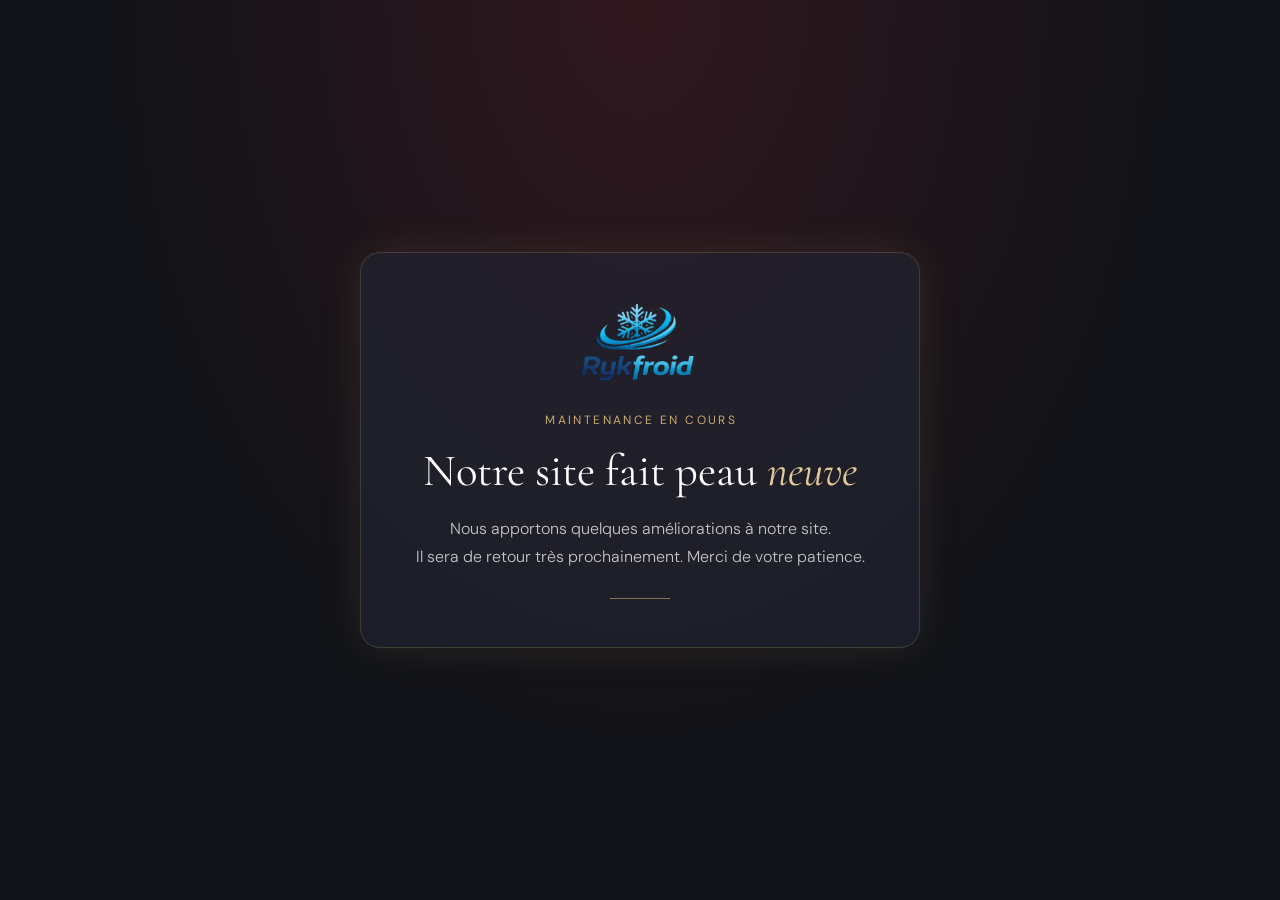
==== commit 73b43f5d: "correction positionnement elements" ====
--- a/index.html
+++ b/index.html
@@ -37,9 +37,9 @@
       border-radius: 20px;
       box-shadow: 0 0 40px rgba(201,169,110,.12);
     }
-    .logo { width: 120px; height: auto; margin-bottom: 28px; }
+    .logo { display: block; width: 120px; height: auto; margin: 0 auto 28px; }
     .tag {
-      display: inline-block; margin-bottom: 18px;
+      display: block; margin-bottom: 18px; padding-left: .2em;
       font-size: .75rem; letter-spacing: .2em; text-transform: uppercase;
       color: var(--gold);
     }
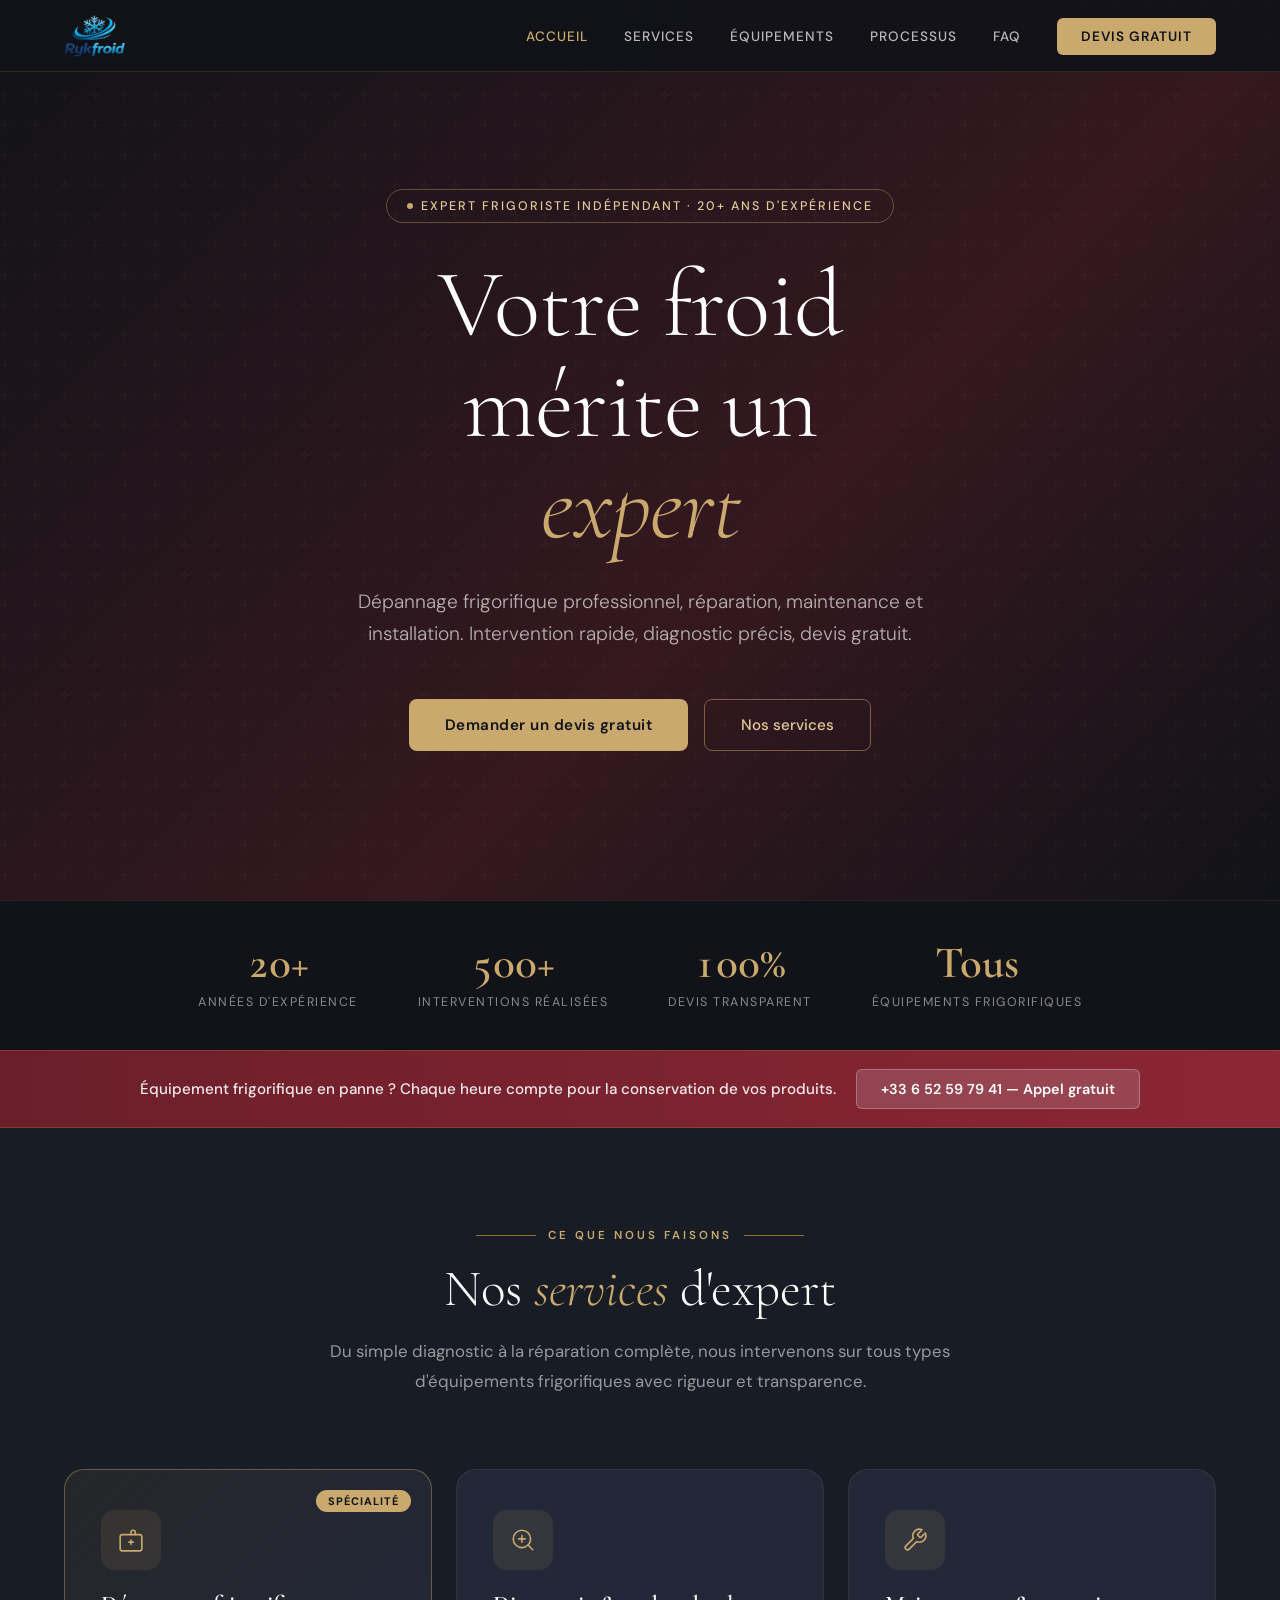
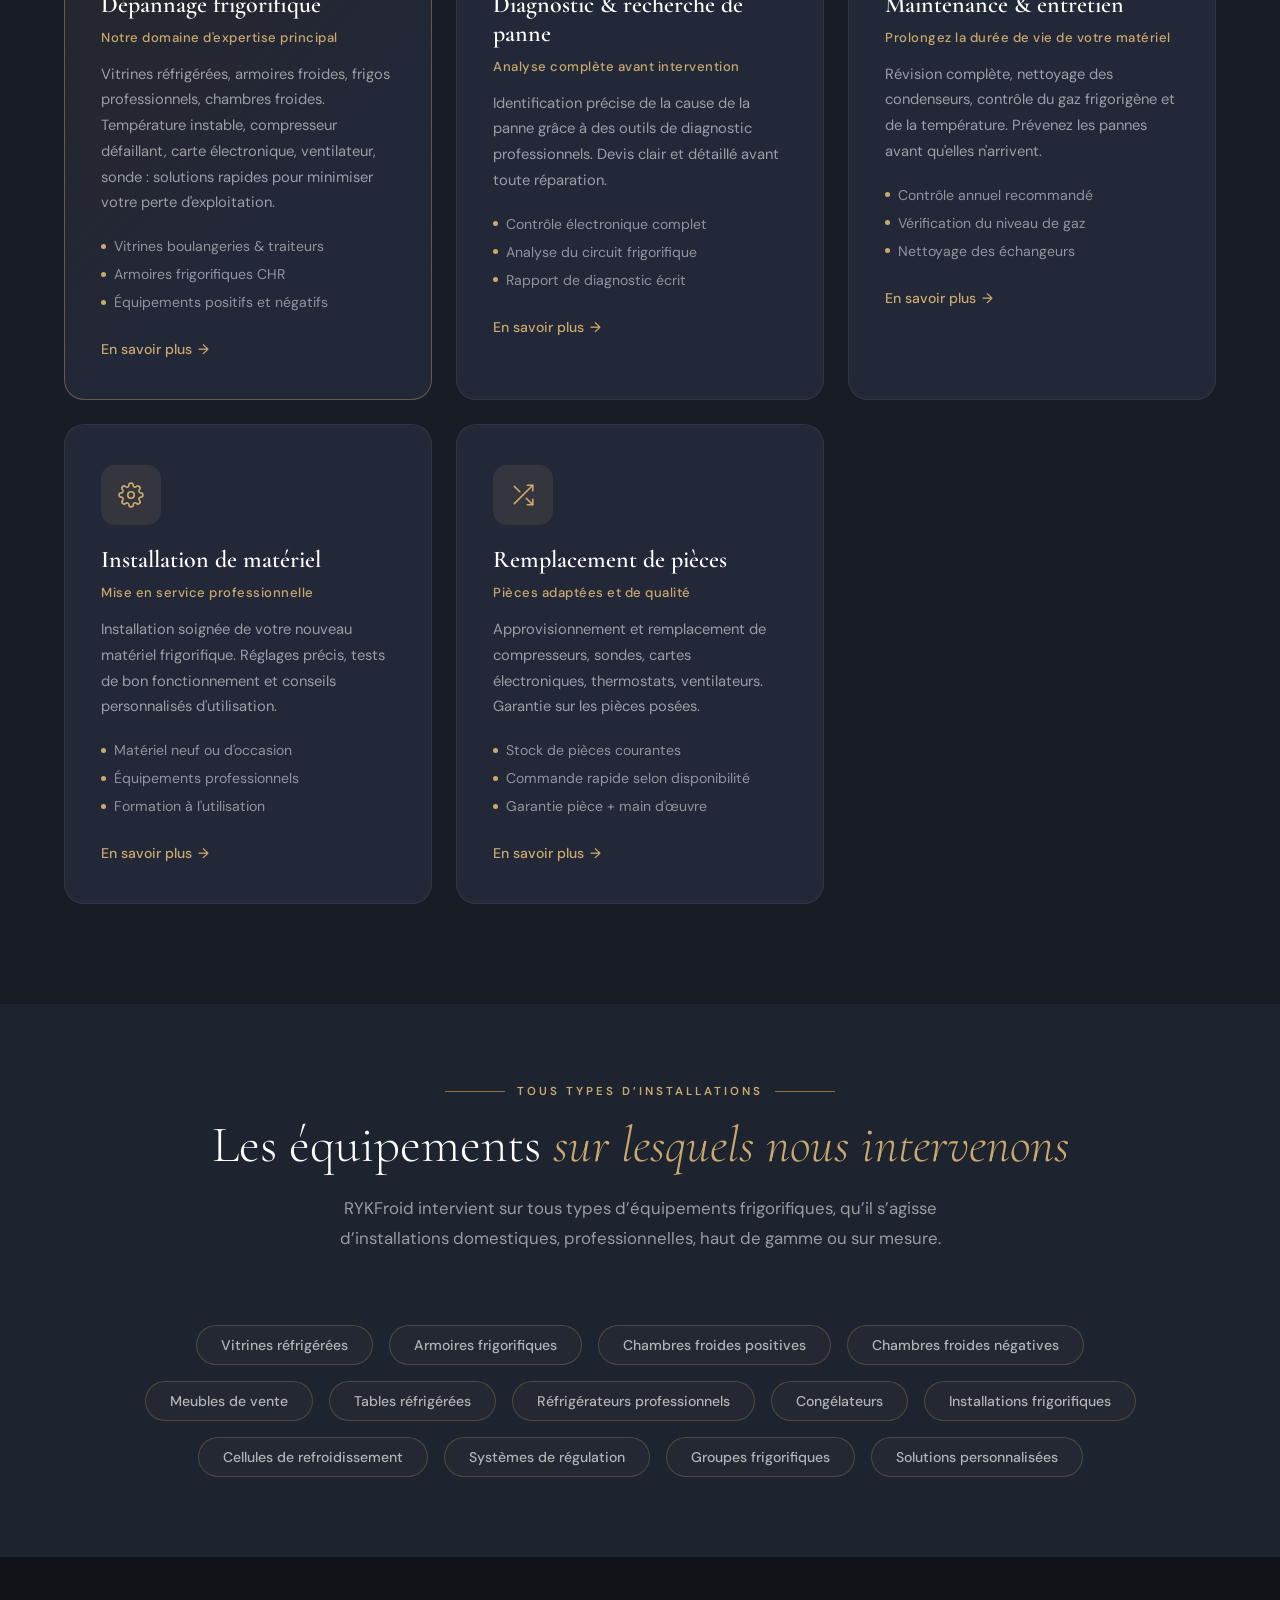
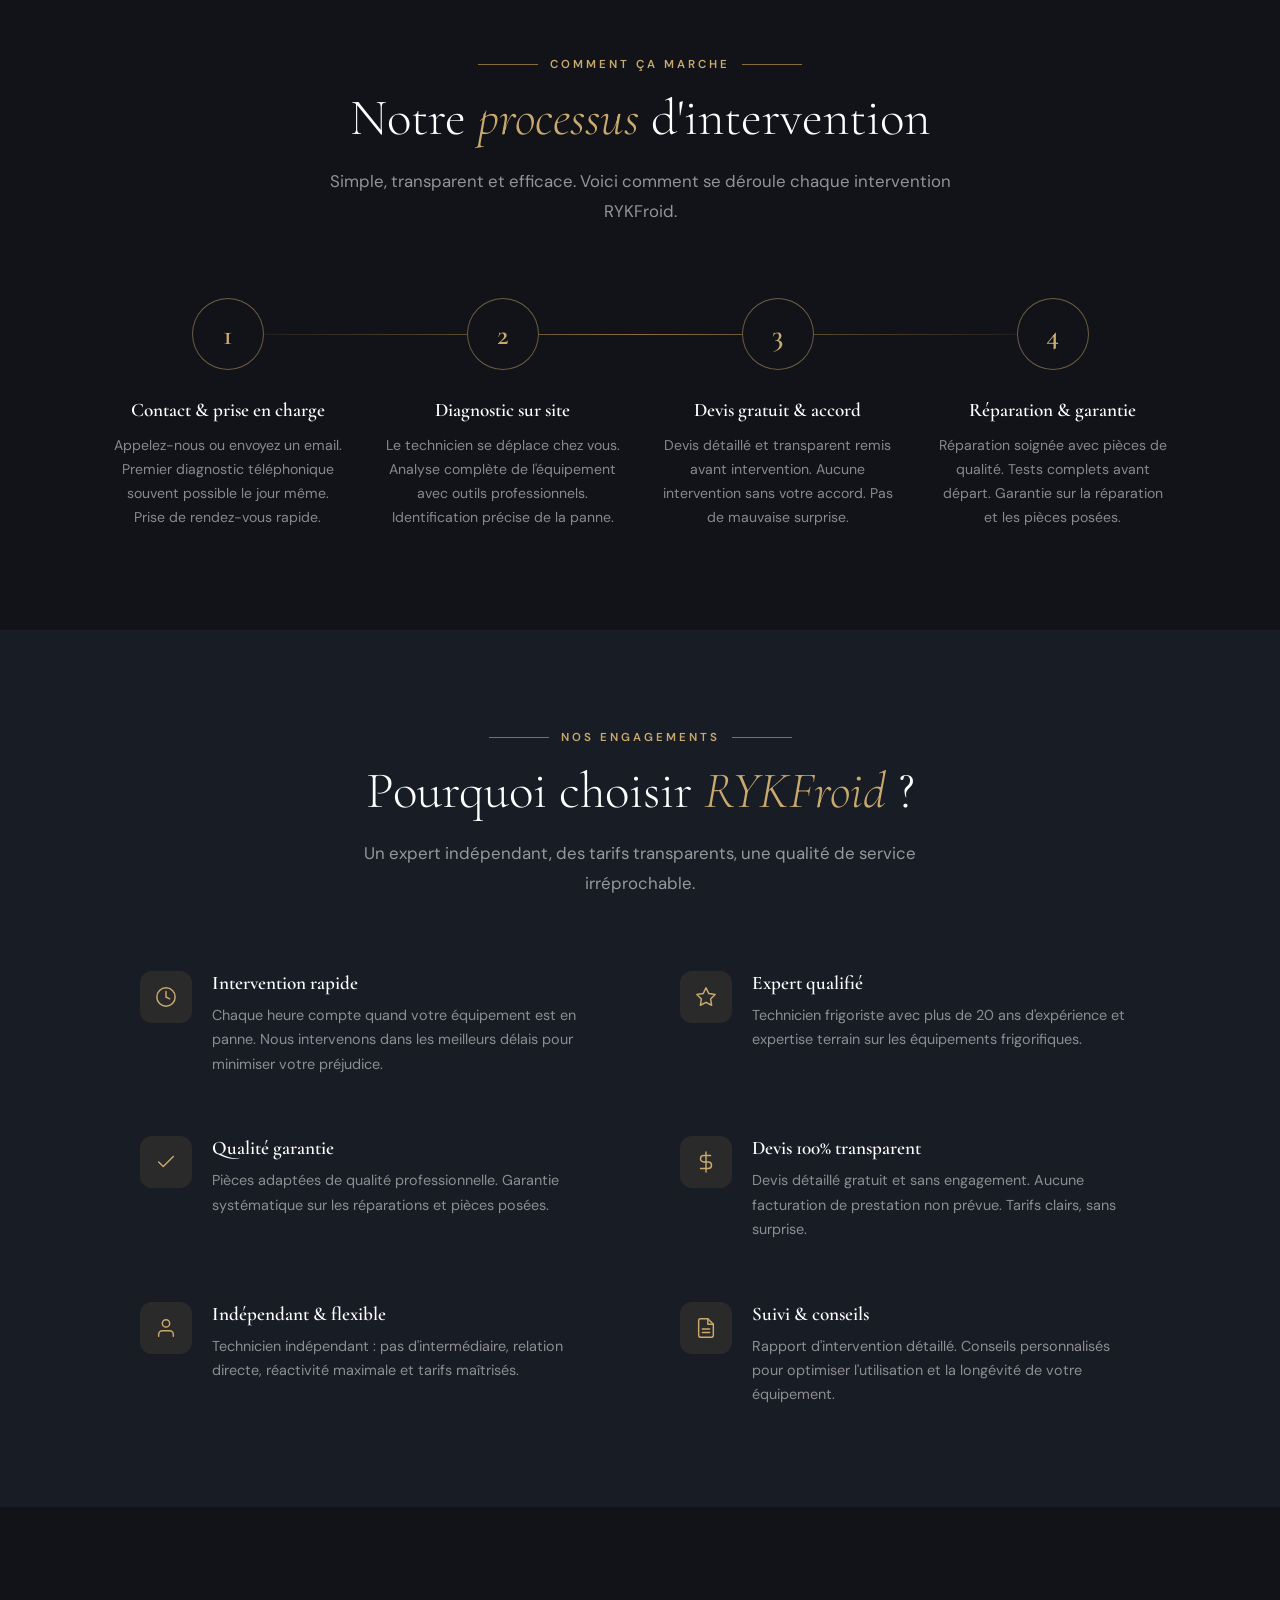
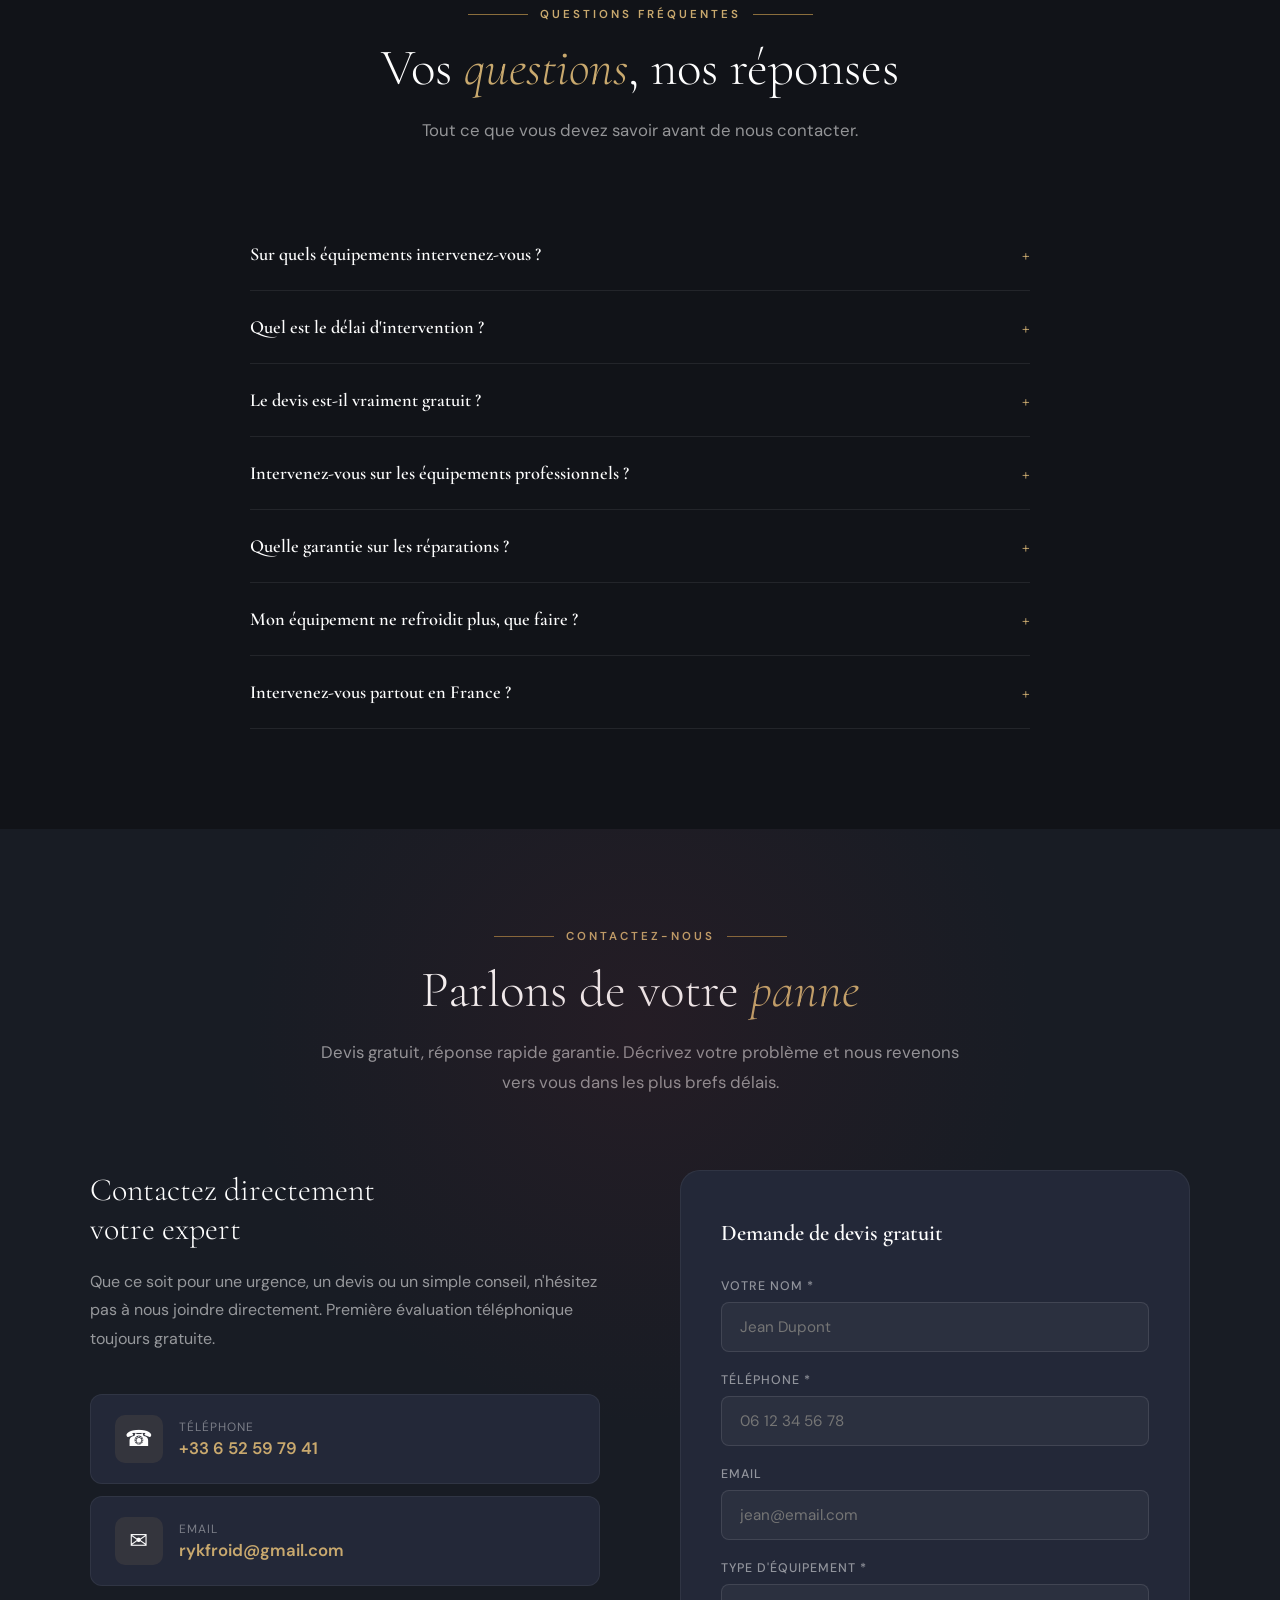
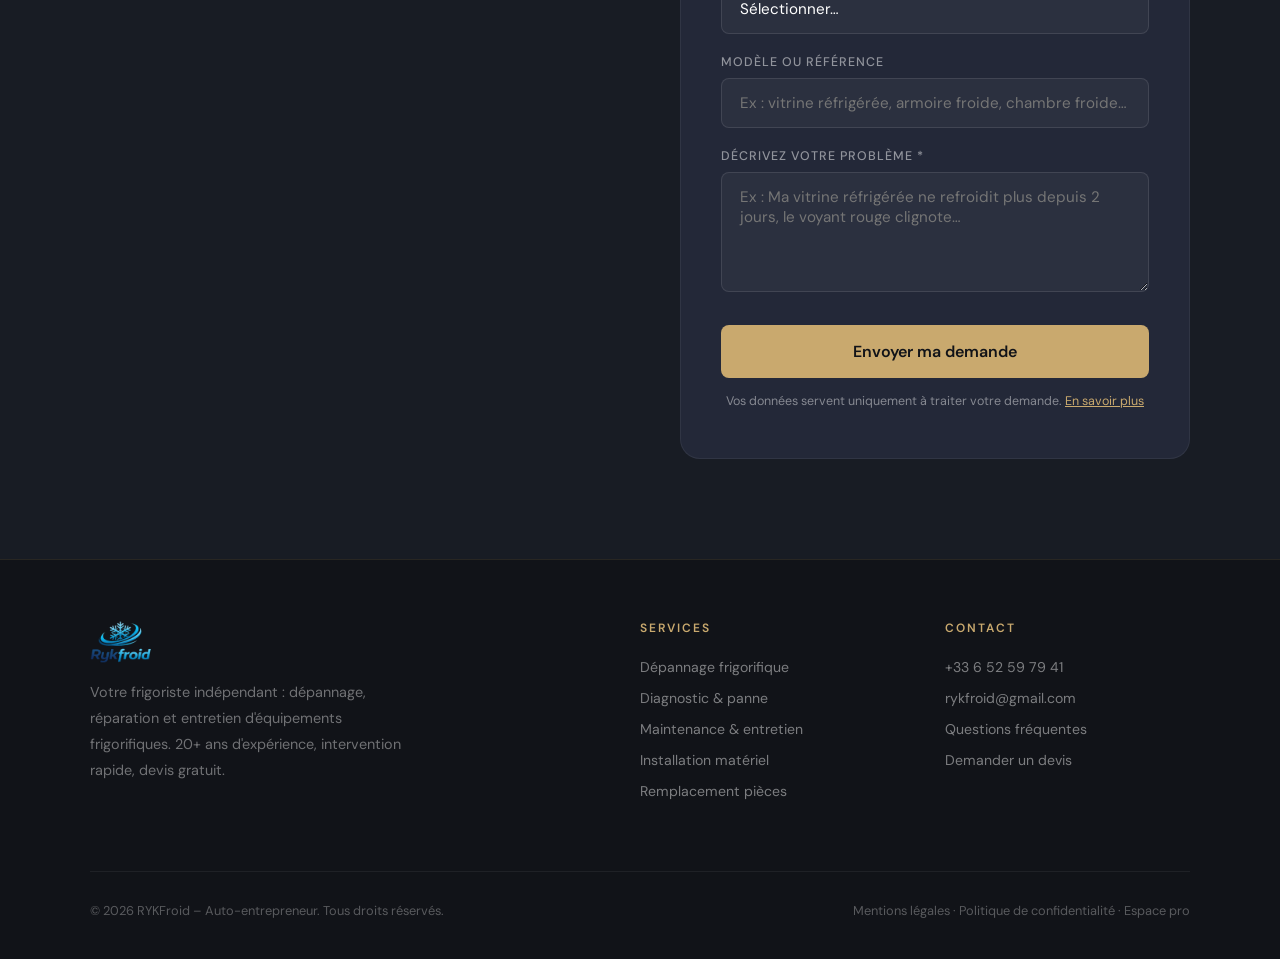
==== commit d3840d19: "Add files via upload" ====
--- a/index.html
+++ b/index.html
@@ -3,63 +3,1890 @@
 <head>
   <meta charset="UTF-8" />
   <meta name="viewport" content="width=device-width, initial-scale=1.0" />
-  <title>RYKFroid – Site en maintenance</title>
-  <meta name="description" content="Le site RYKFroid est temporairement en maintenance. Il sera de retour très prochainement." />
-  <link rel="icon" href="/logo.png" />
+  <meta name="google-site-verification" content="mFQCLBCYvSF62sa9KWFSL6CNM-4yQerjOzizsVtj8HY" />
+
+  <title>RYKFroid – Frigoriste professionnel : dépannage & réparation</title>
+  <meta name="description" content="Frigoriste indépendant : dépannage, réparation, entretien et installation de vitrines, armoires et chambres froides. Intervention rapide, devis gratuit." />
+  <meta name="keywords" content="frigoriste, dépannage réfrigération, réparation frigo professionnel, maintenance frigorifique, technicien frigoriste, chambre froide, vitrine réfrigérée, armoire frigorifique, groupe froid, dépannage frigorifique" />
+  <meta name="author" content="RYKFroid" />
+  <meta name="robots" content="index, follow" />
+  <link rel="canonical" href="https://www.rykfroid.fr/" />
+
+  <meta property="og:type" content="website" />
+  <meta property="og:title" content="RYKFroid – Expert Frigoriste" />
+  <meta property="og:description" content="Dépannage frigorifique, réparation et maintenance. Intervention rapide, devis gratuit." />
+  <meta property="og:url" content="https://www.rykfroid.fr/" />
+  <meta property="og:image" content="https://www.rykfroid.fr/logo.png" />
+  <meta property="og:locale" content="fr_FR" />
+
+  <meta name="twitter:card" content="summary" />
+  <meta name="twitter:title" content="RYKFroid – Expert Frigoriste" />
+  <meta name="twitter:description" content="Dépannage frigorifique, réparation et maintenance. Devis gratuit." />
+
+  <script type="application/ld+json">
+  {
+    "@context": "https://schema.org",
+    "@type": "LocalBusiness",
+    "name": "RYKFroid",
+    "description": "Expert frigoriste : réparation et dépannage d'équipements frigorifiques professionnels. 20+ ans d'expérience, intervention rapide, devis gratuit.",
+    "url": "https://www.rykfroid.fr",
+    "telephone": "+33652597941",
+    "image": "https://www.rykfroid.fr/logo.png",
+    "address": {
+      "@type": "PostalAddress",
+      "streetAddress": "1 rue de Gergovie",
+      "postalCode": "75014",
+      "addressLocality": "Paris",
+      "addressCountry": "FR"
+    },
+    "email": "rykfroid@gmail.com",
+    "priceRange": "€€",
+    "currenciesAccepted": "EUR",
+    "paymentAccepted": "Espèces, Virement bancaire, Chèque",
+    "areaServed": {
+      "@type": "Country",
+      "name": "France"
+    },
+    "serviceType": [
+      "Dépannage frigorifique",
+      "Maintenance réfrigération",
+      "Installation équipements frigorifiques"
+    ]
+  }
+  </script>
+
+  <script type="application/ld+json">
+  {
+    "@context": "https://schema.org",
+    "@type": "FAQPage",
+    "mainEntity": [
+      {
+        "@type": "Question",
+        "name": "Sur quels équipements intervenez-vous ?",
+        "acceptedAnswer": {
+          "@type": "Answer",
+          "text": "RYKFroid intervient sur tous types d'équipements frigorifiques : vitrines réfrigérées, armoires froides, chambres froides, cellules de refroidissement, groupes froids et meubles de vente."
+        }
+      },
+      {
+        "@type": "Question",
+        "name": "Quel est le délai d'intervention ?",
+        "acceptedAnswer": {
+          "@type": "Answer",
+          "text": "Nous nous engageons à intervenir dans les plus brefs délais. Un premier diagnostic téléphonique est souvent possible le jour même."
+        }
+      },
+      {
+        "@type": "Question",
+        "name": "Le devis est-il gratuit ?",
+        "acceptedAnswer": {
+          "@type": "Answer",
+          "text": "Oui, le devis est gratuit et sans engagement. Un diagnostic précis est établi avant toute réparation."
+        }
+      },
+      {
+        "@type": "Question",
+        "name": "Intervenez-vous sur les équipements professionnels ?",
+        "acceptedAnswer": {
+          "@type": "Answer",
+          "text": "Oui, RYKFroid intervient sur tous types d'équipements : vitrines réfrigérées, armoires frigorifiques, chambres froides, groupes froid."
+        }
+      }
+    ]
+  }
+  </script>
+
   <link rel="preconnect" href="https://fonts.googleapis.com" />
   <link rel="preconnect" href="https://fonts.gstatic.com" crossorigin />
-  <link href="https://fonts.googleapis.com/css2?family=Cormorant+Garamond:ital,wght@0,300;0,400;0,600;1,300;1,400&family=DM+Sans:wght@300;400;500&display=swap" rel="stylesheet" />
+  <link href="https://fonts.googleapis.com/css2?family=Cormorant+Garamond:ital,wght@0,300;0,400;0,600;1,300;1,400&family=DM+Sans:wght@300;400;500;600&display=swap" rel="stylesheet" />
+
   <style>
     :root {
-      --gold: #C9A96E;
-      --gold-light: #E2C99A;
-      --charcoal: #111318;
-      --dark-card: #232838;
-      --white: #FEFEFE;
-    }
-    *, *::before, *::after { margin: 0; padding: 0; box-sizing: border-box; }
-    body {
-      min-height: 100vh;
-      display: flex; align-items: center; justify-content: center;
-      padding: 32px 16px;
-      font-family: 'DM Sans', system-ui, sans-serif;
-      color: var(--white);
+      --gold:#C9A96E;
+      --gold-light:#E2C99A;
+      --gold-dark:#8B6E3C;
+      --wine:#6B1F2A;
+      --wine-mid:#8B2635;
+      --ice:#A8D5E8;
+      --charcoal:#111318;
+      --dark:#181C24;
+      --dark-mid:#1E2330;
+      --dark-card:#232838;
+      --muted:#6B7280;
+      --light:#F4F1EC;
+      --white:#FEFEFE;
+      --font-display:'Cormorant Garamond', Georgia, serif;
+      --font-body:'DM Sans', system-ui, sans-serif;
+      --radius:12px;
+      --radius-lg:20px;
+      --shadow:0 4px 24px rgba(0,0,0,.45);
+      --shadow-gold:0 0 40px rgba(201,169,110,.15);
+    }
+
+    *, *::before, *::after { margin:0; padding:0; box-sizing:border-box; }
+    html { scroll-behavior:smooth; }
+    body { font-family:var(--font-body); background:var(--charcoal); color:var(--white); overflow-x:hidden; }
+
+    ::-webkit-scrollbar { width:6px; }
+    ::-webkit-scrollbar-track { background:var(--dark); }
+    ::-webkit-scrollbar-thumb { background:var(--gold-dark); border-radius:3px; }
+
+    .navbar {
+      position:fixed; top:0; left:0; right:0; z-index:1000;
+      padding:0 5%;
+      display:flex; align-items:center; justify-content:space-between;
+      height:72px;
+      background:rgba(17,19,24,.92);
+      backdrop-filter:blur(20px);
+      border-bottom:1px solid rgba(201,169,110,.15);
+      transition:all .4s ease;
+    }
+
+    .navbar.scrolled { height:60px; background:rgba(17,19,24,.98); }
+
+    .nav-logo {
+      display:flex; align-items:center; gap:12px;
+      text-decoration:none;
+      flex-shrink:0;
+    }
+
+    .logo-img {
+      height:44px;
+      width:auto;
+      display:block;
+      max-width:190px;
+    }
+
+    .nav-links {
+      display:flex; align-items:center; gap:36px;
+      list-style:none;
+    }
+
+    .nav-links a {
+      text-decoration:none;
+      font-size:.85rem;
+      font-weight:500;
+      letter-spacing:1px;
+      text-transform:uppercase;
+      color:rgba(255,255,255,.7);
+      transition:color .3s;
+      position:relative;
+    }
+
+    .nav-links a::after {
+      content:'';
+      position:absolute;
+      bottom:-4px; left:0; right:0;
+      height:1px;
+      background:var(--gold);
+      transform:scaleX(0);
+      transform-origin:left;
+      transition:transform .3s ease;
+    }
+
+    .nav-links a:hover { color:var(--gold); }
+    .nav-links a:hover::after { transform:scaleX(1); }
+
+    .nav-cta {
+      padding:10px 24px;
+      background:var(--gold);
+      color:var(--charcoal) !important;
+      border-radius:6px;
+      font-weight:600 !important;
+      transition:background .3s, transform .2s !important;
+    }
+
+    .nav-cta:hover { background:var(--gold-light) !important; transform:translateY(-1px); }
+    .nav-cta::after { display:none !important; }
+
+    .burger {
+      display:none;
+      flex-direction:column;
+      gap:5px;
+      cursor:pointer;
+      background:none;
+      border:none;
+      padding:4px;
+    }
+
+    .burger span {
+      display:block;
+      width:24px;
+      height:2px;
+      background:var(--gold);
+      border-radius:2px;
+      transition:all .3s ease;
+    }
+
+    .hero {
+      position:relative;
+      min-height:100vh;
+      display:flex;
+      align-items:center;
+      justify-content:center;
+      overflow:hidden;
+      padding:120px 5% 80px;
+    }
+
+    .hero-bg {
+      position:absolute;
+      inset:0;
       background:
-        radial-gradient(ellipse at top, rgba(107,31,42,.35), transparent 60%),
-        var(--charcoal);
-      text-align: center;
-    }
-    .box {
-      max-width: 560px; width: 100%;
-      padding: 48px 32px;
-      background: rgba(35,40,56,.55);
-      border: 1px solid rgba(201,169,110,.2);
-      border-radius: 20px;
-      box-shadow: 0 0 40px rgba(201,169,110,.12);
-    }
-    .logo { display: block; width: 120px; height: auto; margin: 0 auto 28px; }
-    .tag {
-      display: block; margin-bottom: 18px; padding-left: .2em;
-      font-size: .75rem; letter-spacing: .2em; text-transform: uppercase;
-      color: var(--gold);
-    }
-    h1 {
-      font-family: 'Cormorant Garamond', Georgia, serif;
-      font-weight: 400; font-size: clamp(2rem, 6vw, 2.8rem); line-height: 1.15;
-      margin-bottom: 18px;
-    }
-    h1 em { color: var(--gold-light); font-style: italic; }
-    p { font-weight: 300; line-height: 1.7; color: rgba(254,254,254,.75); }
-    .line { width: 60px; height: 1px; background: var(--gold); margin: 28px auto 0; opacity: .6; }
+        linear-gradient(135deg, rgba(17,19,24,.97) 0%, rgba(107,31,42,.4) 60%, rgba(17,19,24,.9) 100%),
+        url('https://images.unsplash.com/photo-1558618666-fcd25c85cd64?w=1400&q=80') center/cover no-repeat;
+    }
+
+    .hero-bg::after {
+      content:'';
+      position:absolute;
+      inset:0;
+      background:url("data:image/svg+xml,%3Csvg width='60' height='60' viewBox='0 0 60 60' xmlns='http://www.w3.org/2000/svg'%3E%3Cg fill='none' fill-rule='evenodd'%3E%3Cg fill='%23C9A96E' fill-opacity='0.03'%3E%3Cpath d='M36 34v-4h-2v4h-4v2h4v4h2v-4h4v-2h-4zm0-30V0h-2v4h-4v2h4v4h2V6h4V4h-4zM6 34v-4H4v4H0v2h4v4h2v-4h4v-2H6zM6 4V0H4v4H0v2h4v4h2V6h4V4H6z'/%3E%3C/g%3E%3C/g%3E%3C/svg%3E");
+    }
+
+    .hero-badge {
+      display:inline-flex;
+      align-items:center;
+      gap:8px;
+      padding:8px 20px;
+      border:1px solid rgba(201,169,110,.4);
+      border-radius:100px;
+      font-size:.78rem;
+      font-weight:500;
+      letter-spacing:2px;
+      text-transform:uppercase;
+      color:var(--gold-light);
+      margin-bottom:32px;
+      animation:fadeUp .8s ease both;
+    }
+
+    .hero-badge span {
+      width:6px;
+      height:6px;
+      background:var(--gold);
+      border-radius:50%;
+    }
+
+    .hero-title {
+      font-family:var(--font-display);
+      font-size:clamp(3rem, 8vw, 6rem);
+      font-weight:300;
+      line-height:1.05;
+      letter-spacing:-1px;
+      margin-bottom:28px;
+      animation:fadeUp .8s ease .1s both;
+    }
+
+    .hero-title em {
+      font-style:italic;
+      color:var(--gold);
+      display:block;
+    }
+
+    .hero-sub {
+      font-size:clamp(1rem, 2vw, 1.2rem);
+      font-weight:300;
+      color:rgba(255,255,255,.65);
+      line-height:1.7;
+      max-width:580px;
+      margin:0 auto 48px;
+      animation:fadeUp .8s ease .2s both;
+    }
+
+    .hero-actions {
+      display:flex;
+      align-items:center;
+      justify-content:center;
+      gap:16px;
+      flex-wrap:wrap;
+      animation:fadeUp .8s ease .3s both;
+    }
+
+    .btn-primary {
+      padding:16px 36px;
+      background:var(--gold);
+      color:var(--charcoal);
+      text-decoration:none;
+      border-radius:8px;
+      font-weight:600;
+      font-size:.95rem;
+      letter-spacing:.5px;
+      transition:all .3s ease;
+      display:inline-flex;
+      align-items:center;
+      gap:8px;
+    }
+
+    .btn-primary:hover {
+      background:var(--gold-light);
+      transform:translateY(-2px);
+      box-shadow:0 12px 32px rgba(201,169,110,.35);
+    }
+
+    .btn-outline {
+      padding:15px 36px;
+      border:1.5px solid rgba(201,169,110,.5);
+      color:var(--gold-light);
+      text-decoration:none;
+      border-radius:8px;
+      font-weight:500;
+      font-size:.95rem;
+      transition:all .3s ease;
+      display:inline-flex;
+      align-items:center;
+      gap:8px;
+    }
+
+    .btn-outline:hover {
+      border-color:var(--gold);
+      background:rgba(201,169,110,.08);
+      transform:translateY(-2px);
+    }
+
+    .hero-stats {
+      position:relative;
+      z-index:1;
+      display:flex;
+      justify-content:center;
+      gap:60px;
+      flex-wrap:wrap;
+      padding:40px 5%;
+      border-top:1px solid rgba(201,169,110,.12);
+      animation:fadeUp .8s ease .4s both;
+    }
+
+    .hero-stat { text-align:center; }
+
+    .hero-stat-number {
+      font-family:var(--font-display);
+      font-size:2.8rem;
+      font-weight:600;
+      color:var(--gold);
+      display:block;
+      line-height:1;
+    }
+
+    .hero-stat-label {
+      font-size:.78rem;
+      letter-spacing:1.5px;
+      text-transform:uppercase;
+      color:rgba(255,255,255,.5);
+      margin-top:8px;
+      display:block;
+    }
+
+    section { padding:100px 5%; }
+
+    .section-label {
+      font-size:.72rem;
+      letter-spacing:3px;
+      text-transform:uppercase;
+      color:var(--gold);
+      font-weight:600;
+      display:flex;
+      align-items:center;
+      gap:12px;
+      justify-content:center;
+      margin-bottom:16px;
+    }
+
+    .section-label::before,
+    .section-label::after {
+      content:'';
+      flex:1;
+      max-width:60px;
+      height:1px;
+      background:var(--gold-dark);
+    }
+
+    .section-title {
+      font-family:var(--font-display);
+      font-size:clamp(2rem, 4vw, 3.2rem);
+      font-weight:300;
+      text-align:center;
+      line-height:1.2;
+      margin-bottom:16px;
+    }
+
+    .section-title em {
+      font-style:italic;
+      color:var(--gold);
+    }
+
+    .section-sub {
+      text-align:center;
+      color:rgba(255,255,255,.55);
+      font-size:1.05rem;
+      line-height:1.8;
+      max-width:640px;
+      margin:0 auto 72px;
+    }
+
+    .urgence-banner {
+      background:linear-gradient(90deg, var(--wine) 0%, var(--wine-mid) 100%);
+      padding:18px 5%;
+      display:flex;
+      align-items:center;
+      justify-content:center;
+      gap:20px;
+      flex-wrap:wrap;
+      text-align:center;
+      border-top:1px solid rgba(201,169,110,.2);
+      border-bottom:1px solid rgba(201,169,110,.2);
+    }
+
+    .urgence-banner p {
+      font-size:.95rem;
+      font-weight:500;
+      color:rgba(255,255,255,.9);
+    }
+
+    .urgence-banner a {
+      display:inline-flex;
+      align-items:center;
+      gap:8px;
+      padding:10px 24px;
+      background:rgba(255,255,255,.15);
+      color:white;
+      text-decoration:none;
+      border-radius:6px;
+      font-weight:600;
+      font-size:.9rem;
+      border:1px solid rgba(255,255,255,.25);
+      transition:background .3s;
+    }
+
+    .urgence-banner a:hover { background:rgba(255,255,255,.25); }
+
+    #services { background:var(--dark); }
+
+    .services-grid {
+      display:grid;
+      grid-template-columns:repeat(auto-fit, minmax(320px, 1fr));
+      gap:24px;
+      max-width:1200px;
+      margin:0 auto;
+    }
+
+    .service-card {
+      background:var(--dark-card);
+      border:1px solid rgba(255,255,255,.06);
+      border-radius:var(--radius-lg);
+      padding:40px 36px;
+      position:relative;
+      overflow:hidden;
+      transition:all .4s ease;
+      cursor:pointer;
+    }
+
+    .service-card::before {
+      content:'';
+      position:absolute;
+      inset:0;
+      background:linear-gradient(135deg, rgba(201,169,110,.05) 0%, transparent 60%);
+      opacity:0;
+      transition:opacity .4s;
+    }
+
+    .service-card:hover {
+      border-color:rgba(201,169,110,.3);
+      transform:translateY(-6px);
+      box-shadow:var(--shadow-gold);
+    }
+
+    .service-card:hover::before { opacity:1; }
+
+    .service-card.featured {
+      border-color:rgba(201,169,110,.4);
+      background:linear-gradient(135deg, rgba(201,169,110,.08) 0%, var(--dark-card) 60%);
+    }
+
+    .service-icon {
+      font-size:2rem;
+      margin-bottom:20px;
+      width:60px;
+      height:60px;
+      background:rgba(201,169,110,.1);
+      border-radius:14px;
+      display:flex;
+      align-items:center;
+      justify-content:center;
+    }
+
+    .service-featured-tag {
+      position:absolute;
+      top:20px;
+      right:20px;
+      padding:4px 12px;
+      background:var(--gold);
+      color:var(--charcoal);
+      font-size:.68rem;
+      font-weight:700;
+      letter-spacing:1px;
+      text-transform:uppercase;
+      border-radius:100px;
+    }
+
+    .service-card h3 {
+      font-family:var(--font-display);
+      font-size:1.5rem;
+      font-weight:600;
+      margin-bottom:10px;
+      color:var(--white);
+    }
+
+    .service-card h4 {
+      font-size:.82rem;
+      color:var(--gold);
+      font-weight:500;
+      letter-spacing:.5px;
+      margin-bottom:16px;
+    }
+
+    .service-card p {
+      font-size:.92rem;
+      line-height:1.75;
+      color:rgba(255,255,255,.55);
+    }
+
+    .service-card ul {
+      list-style:none;
+      margin-top:16px;
+    }
+
+    .service-card ul li {
+      font-size:.88rem;
+      color:rgba(255,255,255,.5);
+      padding:5px 0;
+      display:flex;
+      align-items:center;
+      gap:8px;
+    }
+
+    .service-card ul li::before {
+      content:'';
+      width:5px;
+      height:5px;
+      background:var(--gold);
+      border-radius:50%;
+      flex-shrink:0;
+    }
+
+    .service-link {
+      display:inline-flex;
+      align-items:center;
+      gap:6px;
+      margin-top:24px;
+      color:var(--gold);
+      font-size:.88rem;
+      font-weight:500;
+      text-decoration:none;
+      transition:gap .3s;
+    }
+
+    .service-link::after { content:'→'; font-style:normal; }
+    .service-link:hover { gap:10px; }
+
+    #equipements {
+      background:var(--dark-mid);
+      padding:80px 5%;
+    }
+
+    .marques-grid {
+      display:flex;
+      flex-wrap:wrap;
+      justify-content:center;
+      gap:16px;
+      max-width:1000px;
+      margin:0 auto;
+    }
+
+    .marque-pill {
+      padding:10px 24px;
+      border:1px solid rgba(201,169,110,.25);
+      border-radius:100px;
+      font-size:.88rem;
+      font-weight:500;
+      color:rgba(255,255,255,.65);
+      background:rgba(201,169,110,.04);
+      transition:all .3s;
+    }
+
+    .marque-pill:hover {
+      border-color:var(--gold);
+      color:var(--gold);
+      background:rgba(201,169,110,.1);
+    }
+
+    #process { background:var(--charcoal); }
+
+    .process-steps {
+      display:grid;
+      grid-template-columns:repeat(auto-fit, minmax(220px, 1fr));
+      gap:0;
+      max-width:1100px;
+      margin:0 auto;
+      position:relative;
+    }
+
+    .process-steps::before {
+      content:'';
+      position:absolute;
+      top:36px;
+      left:10%;
+      right:10%;
+      height:1px;
+      background:linear-gradient(90deg, transparent, var(--gold-dark), transparent);
+    }
+
+    .process-step {
+      text-align:center;
+      padding:0 20px;
+      position:relative;
+    }
+
+    .step-num {
+      width:72px;
+      height:72px;
+      border:1.5px solid rgba(201,169,110,.5);
+      border-radius:50%;
+      display:flex;
+      align-items:center;
+      justify-content:center;
+      font-family:var(--font-display);
+      font-size:1.8rem;
+      font-weight:600;
+      color:var(--gold);
+      margin:0 auto 28px;
+      background:var(--charcoal);
+      position:relative;
+      z-index:1;
+      transition:all .3s;
+    }
+
+    .process-step:hover .step-num {
+      background:var(--gold);
+      color:var(--charcoal);
+      border-color:var(--gold);
+      box-shadow:0 0 24px rgba(201,169,110,.4);
+    }
+
+    .process-step h4 {
+      font-family:var(--font-display);
+      font-size:1.2rem;
+      font-weight:600;
+      margin-bottom:12px;
+      color:var(--white);
+    }
+
+    .process-step p {
+      font-size:.88rem;
+      color:rgba(255,255,255,.5);
+      line-height:1.7;
+    }
+
+    #pourquoi { background:var(--dark); }
+
+    .why-grid {
+      display:grid;
+      grid-template-columns:1fr 1fr;
+      gap:60px 80px;
+      max-width:1000px;
+      margin:0 auto;
+      align-items:start;
+    }
+
+    .why-item {
+      display:flex;
+      gap:20px;
+    }
+
+    .why-icon {
+      font-size:1.5rem;
+      flex-shrink:0;
+      width:52px;
+      height:52px;
+      background:rgba(201,169,110,.1);
+      border-radius:12px;
+      display:flex;
+      align-items:center;
+      justify-content:center;
+    }
+
+    .why-item h4 {
+      font-family:var(--font-display);
+      font-size:1.2rem;
+      font-weight:600;
+      margin-bottom:8px;
+      color:var(--white);
+    }
+
+    .why-item p {
+      font-size:.9rem;
+      color:rgba(255,255,255,.5);
+      line-height:1.7;
+    }
+
+    #temoignages { background:var(--dark-mid); }
+
+    .temoignages-grid {
+      display:grid;
+      grid-template-columns:repeat(auto-fit, minmax(280px, 1fr));
+      gap:24px;
+      max-width:1100px;
+      margin:0 auto;
+    }
+
+    .temoignage-card {
+      background:var(--dark-card);
+      border:1px solid rgba(255,255,255,.06);
+      border-radius:var(--radius-lg);
+      padding:36px;
+      position:relative;
+      transition:all .3s;
+    }
+
+    .temoignage-card:hover {
+      border-color:rgba(201,169,110,.2);
+      transform:translateY(-4px);
+    }
+
+    .temoignage-quote {
+      font-family:var(--font-display);
+      font-size:4rem;
+      color:var(--gold);
+      line-height:.5;
+      margin-bottom:20px;
+      opacity:.4;
+    }
+
+    .temoignage-text {
+      font-size:.95rem;
+      line-height:1.75;
+      color:rgba(255,255,255,.7);
+      font-style:italic;
+      margin-bottom:24px;
+    }
+
+    .stars {
+      color:var(--gold);
+      letter-spacing:2px;
+      font-size:1rem;
+      margin-bottom:16px;
+    }
+
+    .temoignage-author {
+      display:flex;
+      align-items:center;
+      gap:12px;
+    }
+
+    .author-avatar {
+      width:42px;
+      height:42px;
+      border-radius:50%;
+      background:linear-gradient(135deg, var(--gold-dark), var(--wine));
+      display:flex;
+      align-items:center;
+      justify-content:center;
+      font-weight:700;
+      font-size:.9rem;
+      color:white;
+    }
+
+    .author-name { font-weight:600; font-size:.9rem; }
+    .author-info { font-size:.78rem; color:rgba(255,255,255,.4); margin-top:2px; }
+
+    #faq { background:var(--charcoal); }
+
+    .faq-list {
+      max-width:780px;
+      margin:0 auto;
+    }
+
+    .faq-item {
+      border-bottom:1px solid rgba(255,255,255,.08);
+    }
+
+    .faq-question {
+      width:100%;
+      background:none;
+      border:none;
+      padding:24px 0;
+      display:flex;
+      align-items:center;
+      justify-content:space-between;
+      gap:16px;
+      cursor:pointer;
+      font-family:var(--font-display);
+      font-size:1.15rem;
+      font-weight:600;
+      color:var(--white);
+      text-align:left;
+      transition:color .3s;
+    }
+
+    .faq-question:hover { color:var(--gold); }
+
+    .faq-arrow {
+      color:var(--gold);
+      font-size:1.2rem;
+      flex-shrink:0;
+      transition:transform .3s;
+    }
+
+    .faq-item.open .faq-arrow { transform:rotate(45deg); }
+
+    .faq-answer {
+      font-size:.95rem;
+      line-height:1.75;
+      color:rgba(255,255,255,.55);
+      max-height:0;
+      overflow:hidden;
+      transition:max-height .4s ease, padding .3s;
+    }
+
+    .faq-item.open .faq-answer {
+      max-height:300px;
+      padding-bottom:24px;
+    }
+
+    #contact {
+      background:var(--dark);
+      position:relative;
+      overflow:hidden;
+    }
+
+    #contact::before {
+      content:'';
+      position:absolute;
+      top:-200px;
+      left:50%;
+      transform:translateX(-50%);
+      width:800px;
+      height:800px;
+      border-radius:50%;
+      background:radial-gradient(circle, rgba(107,31,42,.15) 0%, transparent 70%);
+      pointer-events:none;
+    }
+
+    .contact-wrapper {
+      max-width:1100px;
+      margin:0 auto;
+      display:grid;
+      grid-template-columns:1fr 1fr;
+      gap:80px;
+      align-items:start;
+    }
+
+    .contact-info h3 {
+      font-family:var(--font-display);
+      font-size:2rem;
+      font-weight:300;
+      margin-bottom:20px;
+    }
+
+    .contact-info p {
+      color:rgba(255,255,255,.55);
+      line-height:1.8;
+      margin-bottom:40px;
+    }
+
+    .contact-method {
+      display:flex;
+      align-items:center;
+      gap:16px;
+      padding:20px 24px;
+      background:var(--dark-card);
+      border:1px solid rgba(255,255,255,.06);
+      border-radius:var(--radius);
+      margin-bottom:12px;
+      text-decoration:none;
+      color:inherit;
+      transition:all .3s;
+    }
+
+    .contact-method:hover {
+      border-color:rgba(201,169,110,.3);
+      transform:translateX(4px);
+    }
+
+    .contact-method-icon {
+      font-size:1.4rem;
+      width:48px;
+      height:48px;
+      background:rgba(201,169,110,.1);
+      border-radius:10px;
+      display:flex;
+      align-items:center;
+      justify-content:center;
+      flex-shrink:0;
+    }
+
+    .contact-method-label {
+      font-size:.75rem;
+      color:rgba(255,255,255,.4);
+      letter-spacing:1px;
+      text-transform:uppercase;
+    }
+
+    .contact-method-value {
+      font-size:1.05rem;
+      font-weight:600;
+      color:var(--gold);
+      margin-top:2px;
+    }
+
+    .contact-form {
+      background:var(--dark-card);
+      border:1px solid rgba(255,255,255,.06);
+      border-radius:var(--radius-lg);
+      padding:48px 40px;
+    }
+
+    .contact-form h4 {
+      font-family:var(--font-display);
+      font-size:1.4rem;
+      font-weight:600;
+      margin-bottom:32px;
+    }
+
+    .form-group { margin-bottom:20px; }
+
+    .form-group label {
+      display:block;
+      font-size:.78rem;
+      letter-spacing:1px;
+      text-transform:uppercase;
+      color:rgba(255,255,255,.5);
+      margin-bottom:8px;
+      font-weight:500;
+    }
+
+    .form-group input,
+    .form-group select,
+    .form-group textarea {
+      width:100%;
+      padding:14px 18px;
+      background:rgba(255,255,255,.04);
+      border:1px solid rgba(255,255,255,.1);
+      border-radius:8px;
+      color:white;
+      font-family:var(--font-body);
+      font-size:.95rem;
+      transition:border-color .3s;
+      -webkit-appearance:none;
+    }
+
+    .form-group input:focus,
+    .form-group select:focus,
+    .form-group textarea:focus {
+      outline:none;
+      border-color:var(--gold);
+      box-shadow:0 0 0 3px rgba(201,169,110,.1);
+    }
+
+    .form-group select option { background:var(--dark-card); }
+    .form-group textarea { resize:vertical; min-height:120px; }
+
+    .form-submit {
+      width:100%;
+      padding:16px;
+      background:var(--gold);
+      color:var(--charcoal);
+      border:none;
+      border-radius:8px;
+      font-family:var(--font-body);
+      font-size:1rem;
+      font-weight:600;
+      cursor:pointer;
+      margin-top:8px;
+      transition:all .3s;
+    }
+
+    .form-submit:hover {
+      background:var(--gold-light);
+      transform:translateY(-2px);
+      box-shadow:0 8px 24px rgba(201,169,110,.3);
+    }
+
+    footer {
+      background:var(--charcoal);
+      border-top:1px solid rgba(201,169,110,.12);
+      padding:60px 5% 40px;
+    }
+
+    .footer-top {
+      display:grid;
+      grid-template-columns:2fr 1fr 1fr;
+      gap:60px;
+      max-width:1100px;
+      margin:0 auto 60px;
+    }
+
+    .footer-brand p {
+      font-size:.9rem;
+      color:rgba(255,255,255,.4);
+      line-height:1.8;
+      margin-top:16px;
+      max-width:320px;
+    }
+
+    .footer-col h5 {
+      font-size:.75rem;
+      letter-spacing:2px;
+      text-transform:uppercase;
+      color:var(--gold);
+      margin-bottom:20px;
+      font-weight:600;
+    }
+
+    .footer-col ul { list-style:none; }
+
+    .footer-col ul li { margin-bottom:10px; }
+
+    .footer-col ul li a {
+      color:rgba(255,255,255,.45);
+      text-decoration:none;
+      font-size:.88rem;
+      transition:color .3s;
+    }
+
+    .footer-col ul li a:hover { color:var(--gold); }
+
+    .footer-bottom {
+      max-width:1100px;
+      margin:0 auto;
+      padding-top:30px;
+      border-top:1px solid rgba(255,255,255,.06);
+      display:flex;
+      align-items:center;
+      justify-content:space-between;
+      flex-wrap:wrap;
+      gap:12px;
+    }
+
+    .footer-bottom p {
+      font-size:.8rem;
+      color:rgba(255,255,255,.3);
+    }
+
+    @keyframes fadeUp {
+      from { opacity:0; transform:translateY(24px); }
+      to { opacity:1; transform:translateY(0); }
+    }
+
+    .reveal {
+      opacity:0;
+      transform:translateY(30px);
+      transition:opacity .7s ease, transform .7s ease;
+    }
+
+    .reveal.visible {
+      opacity:1;
+      transform:translateY(0);
+    }
+
+    @media (max-width:768px) {
+      .nav-links {
+        position:fixed;
+        top:72px;
+        left:0;
+        right:0;
+        background:rgba(17,19,24,.98);
+        flex-direction:column;
+        gap:0;
+        padding:20px 0;
+        transform:translateY(-120%);
+        transition:transform .4s ease;
+        border-bottom:1px solid rgba(201,169,110,.15);
+        z-index:999;
+      }
+
+      .nav-links.open { transform:translateY(0); }
+      .nav-links li { width:100%; }
+      .nav-links a { display:block; padding:14px 5%; font-size:1rem; }
+      .nav-cta { margin:10px 5%; display:block; text-align:center; }
+      .logo-img { height:38px; max-width:160px; }
+      .burger { display:flex; }
+
+      .hero {
+        padding:90px 5% 40px;
+        min-height:auto;
+      }
+
+      .hero-badge {
+        font-size:.7rem;
+        padding:6px 14px;
+      }
+
+      .hero-title { font-size:2.4rem; }
+      .hero-sub { font-size:.95rem; margin-bottom:32px; }
+
+      .hero-actions {
+        flex-direction:column;
+        align-items:stretch;
+        gap:12px;
+      }
+
+      .btn-primary,
+      .btn-outline {
+        justify-content:center;
+        padding:16px 20px;
+        font-size:1rem;
+      }
+
+      .hero-stats {
+        gap:0;
+        display:grid;
+        grid-template-columns:1fr 1fr;
+        padding:24px 5%;
+      }
+
+      .hero-stat {
+        padding:16px 10px;
+        text-align:center;
+        border-bottom:1px solid rgba(255,255,255,.05);
+      }
+
+      .hero-stat:nth-child(odd) {
+        border-right:1px solid rgba(255,255,255,.05);
+      }
+
+      .hero-stat-number { font-size:2.2rem; }
+
+      .urgence-banner {
+        flex-direction:column;
+        gap:12px;
+        padding:16px 5%;
+      }
+
+      .urgence-banner p { font-size:.88rem; }
+
+      .urgence-banner a {
+        width:100%;
+        justify-content:center;
+        padding:14px;
+        font-size:.95rem;
+      }
+
+      section { padding:60px 5%; }
+      .section-title { font-size:1.8rem; }
+      .section-sub { font-size:.92rem; margin-bottom:40px; }
+
+      .services-grid {
+        grid-template-columns:1fr;
+        gap:16px;
+      }
+
+      .service-card { padding:28px 24px; }
+      .service-card h3 { font-size:1.3rem; min-height:auto; }
+      .service-card h4 { min-height:auto; }
+
+      .marques-grid { gap:10px; }
+      .marque-pill { font-size:.82rem; padding:8px 14px; }
+
+      .process-steps {
+        grid-template-columns:1fr;
+        gap:32px;
+      }
+
+      .process-steps::before { display:none; }
+      .process-step { padding:0; }
+
+      .why-grid {
+        grid-template-columns:1fr;
+        gap:28px;
+      }
+
+      .why-item { gap:14px; }
+      .why-icon { width:44px; height:44px; flex-shrink:0; }
+
+      .temoignages-grid {
+        grid-template-columns:1fr;
+        gap:16px;
+      }
+
+      .temoignage-card { padding:28px 24px; }
+      .faq-question { font-size:1rem; padding:20px 0; }
+
+      .contact-wrapper {
+        grid-template-columns:1fr;
+        gap:40px;
+      }
+
+      .contact-form { padding:28px 20px; }
+      .contact-info h3 { font-size:1.6rem; }
+      .contact-method { padding:16px 18px; }
+      .contact-method-value { font-size:.95rem; }
+
+      .footer-top {
+        grid-template-columns:1fr;
+        gap:36px;
+      }
+
+      .footer-bottom {
+        flex-direction:column;
+        text-align:center;
+        gap:6px;
+      }
+
+      .footer-bottom p:last-child { display:none; }
+    }
+
+    @media (max-width:380px) {
+      .hero-title { font-size:2rem; }
+      .hero-stat-number { font-size:1.8rem; }
+      .service-card { padding:22px 18px; }
+    }
+
+    @media (min-width:769px) and (max-width:1024px) {
+      .services-grid { grid-template-columns:repeat(2, 1fr); }
+      .why-grid { grid-template-columns:1fr 1fr; gap:40px; }
+      .contact-wrapper { gap:40px; }
+      .footer-top { grid-template-columns:1fr 1fr; gap:40px; }
+    }
   </style>
+  <link rel="icon" type="image/png" href="logo.png"/>
+  <link rel="apple-touch-icon" href="logo.png"/>
+  <link rel="stylesheet" href="extras.css"/>
 </head>
+
 <body>
-  <main class="box">
-    <img class="logo" src="/logo.png" alt="RYKFroid" />
-    <span class="tag">Maintenance en cours</span>
-    <h1>Notre site fait peau <em>neuve</em></h1>
-    <p>Nous apportons quelques améliorations à notre site.<br />Il sera de retour très prochainement. Merci de votre patience.</p>
-    <div class="line"></div>
-  </main>
+
+<nav class="navbar" id="navbar">
+  <a class="nav-logo" href="#accueil" aria-label="Accueil RYKFroid">
+    <img src="logo.png" alt="RYKFroid" class="logo-img" />
+  </a>
+
+  <ul class="nav-links" id="navLinks">
+    <li><a href="#accueil">Accueil</a></li>
+    <li><a href="#services">Services</a></li>
+    <li><a href="#equipements">Équipements</a></li>
+    <li><a href="#process">Processus</a></li>
+    <li><a href="#faq">FAQ</a></li>
+    <li><a href="#contact" class="nav-cta">Devis gratuit</a></li>
+  </ul>
+
+  <button class="burger" id="burger" aria-label="Ouvrir le menu" type="button">
+    <span></span><span></span><span></span>
+  </button>
+</nav>
+
+<section class="hero" id="accueil" aria-label="Accueil RYKFroid">
+  <div class="hero-bg" role="img" aria-label="Équipement frigorifique"></div>
+  <div style="position:relative;z-index:1;width:100%;max-width:860px;margin:0 auto;text-align:center;">
+    <div class="hero-badge">
+      <span></span>Expert frigoriste indépendant · 20+ ans d'expérience
+    </div>
+
+    <h1 class="hero-title">
+      Votre froid<br>mérite un <em>expert</em>
+    </h1>
+
+    <p class="hero-sub">
+      Dépannage frigorifique professionnel, réparation, maintenance et installation. Intervention rapide, diagnostic précis, devis gratuit.
+    </p>
+
+    <div class="hero-actions">
+      <a href="#contact" class="btn-primary">Demander un devis gratuit</a>
+      <a href="#services" class="btn-outline">Nos services</a>
+    </div>
+  </div>
+</section>
+
+<div class="hero-stats" aria-label="Chiffres clés">
+  <div class="hero-stat">
+    <span class="hero-stat-number">20+</span>
+    <span class="hero-stat-label">Années d'expérience</span>
+  </div>
+  <div class="hero-stat">
+    <span class="hero-stat-number">500+</span>
+    <span class="hero-stat-label">Interventions réalisées</span>
+  </div>
+  <div class="hero-stat">
+    <span class="hero-stat-number">100%</span>
+    <span class="hero-stat-label">Devis transparent</span>
+  </div>
+  <div class="hero-stat">
+    <span class="hero-stat-number">Tous</span>
+    <span class="hero-stat-label">Équipements frigorifiques</span>
+  </div>
+</div>
+
+<div class="urgence-banner">
+  <p>Équipement frigorifique en panne ? Chaque heure compte pour la conservation de vos produits.</p>
+  <a href="tel:+33652597941">+33 6 52 59 79 41 — Appel gratuit</a>
+</div>
+
+<section id="services" aria-labelledby="services-title">
+  <div class="section-label">Ce que nous faisons</div>
+
+  <h2 class="section-title" id="services-title">
+    Nos <em>services</em> d'expert
+  </h2>
+
+  <p class="section-sub">
+    Du simple diagnostic à la réparation complète, nous intervenons sur tous types d'équipements frigorifiques avec rigueur et transparence.
+  </p>
+
+  <div class="services-grid reveal">
+
+    <article class="service-card featured">
+      <span class="service-featured-tag">Spécialité</span>
+      <div class="service-icon"><svg width="26" height="26" viewBox="0 0 24 24" fill="none" stroke="var(--gold)" stroke-width="1.5" stroke-linecap="round" stroke-linejoin="round"><rect x="2" y="7" width="20" height="15" rx="2"/><path d="M16 7V5a2 2 0 0 0-4 0v2"/><line x1="12" y1="12" x2="12" y2="16"/><line x1="10" y1="14" x2="14" y2="14"/></svg></div>
+      <h3>Dépannage frigorifique</h3>
+      <h4>Notre domaine d'expertise principal</h4>
+      <p>Vitrines réfrigérées, armoires froides, frigos professionnels, chambres froides. Température instable, compresseur défaillant, carte électronique, ventilateur, sonde : solutions rapides pour minimiser votre perte d'exploitation.</p>
+      <ul>
+        <li>Vitrines boulangeries & traiteurs</li>
+        <li>Armoires frigorifiques CHR</li>
+        <li>Équipements positifs et négatifs</li>
+      </ul>
+      <a href="depannage-frigorifique.html" class="service-link">En savoir plus</a>
+    </article>
+
+    <article class="service-card">
+      <div class="service-icon"><svg width="26" height="26" viewBox="0 0 24 24" fill="none" stroke="var(--gold)" stroke-width="1.5" stroke-linecap="round" stroke-linejoin="round"><circle cx="11" cy="11" r="8"/><line x1="21" y1="21" x2="16.65" y2="16.65"/><line x1="11" y1="8" x2="11" y2="14"/><line x1="8" y1="11" x2="14" y2="11"/></svg></div>
+      <h3>Diagnostic & recherche de panne</h3>
+      <h4>Analyse complète avant intervention</h4>
+      <p>Identification précise de la cause de la panne grâce à des outils de diagnostic professionnels. Devis clair et détaillé avant toute réparation.</p>
+      <ul>
+        <li>Contrôle électronique complet</li>
+        <li>Analyse du circuit frigorifique</li>
+        <li>Rapport de diagnostic écrit</li>
+      </ul>
+      <a href="diagnostic-panne.html" class="service-link">En savoir plus</a>
+    </article>
+
+    <article class="service-card">
+      <div class="service-icon"><svg width="26" height="26" viewBox="0 0 24 24" fill="none" stroke="var(--gold)" stroke-width="1.5" stroke-linecap="round" stroke-linejoin="round"><path d="M14.7 6.3a1 1 0 0 0 0 1.4l1.6 1.6a1 1 0 0 0 1.4 0l3.77-3.77a6 6 0 0 1-7.94 7.94l-6.91 6.91a2.12 2.12 0 0 1-3-3l6.91-6.91a6 6 0 0 1 7.94-7.94l-3.76 3.76z"/></svg></div>
+      <h3>Maintenance & entretien</h3>
+      <h4>Prolongez la durée de vie de votre matériel</h4>
+      <p>Révision complète, nettoyage des condenseurs, contrôle du gaz frigorigène et de la température. Prévenez les pannes avant qu'elles n'arrivent.</p>
+      <ul>
+        <li>Contrôle annuel recommandé</li>
+        <li>Vérification du niveau de gaz</li>
+        <li>Nettoyage des échangeurs</li>
+      </ul>
+      <a href="maintenance-entretien.html" class="service-link">En savoir plus</a>
+    </article>
+
+    <article class="service-card">
+      <div class="service-icon"><svg width="26" height="26" viewBox="0 0 24 24" fill="none" stroke="var(--gold)" stroke-width="1.5" stroke-linecap="round" stroke-linejoin="round"><circle cx="12" cy="12" r="3"/><path d="M19.4 15a1.65 1.65 0 0 0 .33 1.82l.06.06a2 2 0 0 1-2.83 2.83l-.06-.06a1.65 1.65 0 0 0-1.82-.33 1.65 1.65 0 0 0-1 1.51V21a2 2 0 0 1-4 0v-.09A1.65 1.65 0 0 0 9 19.4a1.65 1.65 0 0 0-1.82.33l-.06.06a2 2 0 0 1-2.83-2.83l.06-.06A1.65 1.65 0 0 0 4.68 15a1.65 1.65 0 0 0-1.51-1H3a2 2 0 0 1 0-4h.09A1.65 1.65 0 0 0 4.6 9a1.65 1.65 0 0 0-.33-1.82l-.06-.06a2 2 0 0 1 2.83-2.83l.06.06A1.65 1.65 0 0 0 9 4.68a1.65 1.65 0 0 0 1-1.51V3a2 2 0 0 1 4 0v.09a1.65 1.65 0 0 0 1 1.51 1.65 1.65 0 0 0 1.82-.33l.06-.06a2 2 0 0 1 2.83 2.83l-.06.06A1.65 1.65 0 0 0 19.4 9a1.65 1.65 0 0 0 1.51 1H21a2 2 0 0 1 0 4h-.09a1.65 1.65 0 0 0-1.51 1z"/></svg></div>
+      <h3>Installation de matériel</h3>
+      <h4>Mise en service professionnelle</h4>
+      <p>Installation soignée de votre nouveau matériel frigorifique. Réglages précis, tests de bon fonctionnement et conseils personnalisés d'utilisation.</p>
+      <ul>
+        <li>Matériel neuf ou d'occasion</li>
+        <li>Équipements professionnels</li>
+        <li>Formation à l'utilisation</li>
+      </ul>
+      <a href="installation-materiel.html" class="service-link">En savoir plus</a>
+    </article>
+
+    <article class="service-card">
+      <div class="service-icon"><svg width="26" height="26" viewBox="0 0 24 24" fill="none" stroke="var(--gold)" stroke-width="1.5" stroke-linecap="round" stroke-linejoin="round"><polyline points="16 3 21 3 21 8"/><line x1="4" y1="20" x2="21" y2="3"/><polyline points="21 16 21 21 16 21"/><line x1="15" y1="15" x2="21" y2="21"/><line x1="4" y1="4" x2="9" y2="9"/></svg></div>
+      <h3>Remplacement de pièces</h3>
+      <h4>Pièces adaptées et de qualité</h4>
+      <p>Approvisionnement et remplacement de compresseurs, sondes, cartes électroniques, thermostats, ventilateurs. Garantie sur les pièces posées.</p>
+      <ul>
+        <li>Stock de pièces courantes</li>
+        <li>Commande rapide selon disponibilité</li>
+        <li>Garantie pièce + main d'œuvre</li>
+      </ul>
+      <a href="remplacement-pieces.html" class="service-link">En savoir plus</a>
+    </article>
+
+  </div>
+</section>
+
+<section id="equipements" aria-labelledby="equipements-title">
+  <div class="section-label">Tous types d’installations</div>
+
+  <h2 class="section-title" id="equipements-title">
+    Les équipements <em>sur lesquels nous intervenons</em>
+  </h2>
+
+  <p class="section-sub">
+    RYKFroid intervient sur tous types d’équipements frigorifiques, qu’il s’agisse d’installations domestiques, professionnelles, haut de gamme ou sur mesure.
+  </p>
+
+  <div class="marques-grid reveal">
+    <span class="marque-pill">Vitrines réfrigérées</span>
+    <span class="marque-pill">Armoires frigorifiques</span>
+    <span class="marque-pill">Chambres froides positives</span>
+    <span class="marque-pill">Chambres froides négatives</span>
+    <span class="marque-pill">Meubles de vente</span>
+    <span class="marque-pill">Tables réfrigérées</span>
+    <span class="marque-pill">Réfrigérateurs professionnels</span>
+    <span class="marque-pill">Congélateurs</span>
+    <span class="marque-pill">Installations frigorifiques</span>
+    <span class="marque-pill">Cellules de refroidissement</span>
+    <span class="marque-pill">Systèmes de régulation</span>
+    <span class="marque-pill">Groupes frigorifiques</span>
+    <span class="marque-pill">Solutions personnalisées</span>
+  </div>
+</section>
+
+<section id="process" aria-labelledby="process-title">
+  <div class="section-label">Comment ça marche</div>
+
+  <h2 class="section-title" id="process-title">
+    Notre <em>processus</em> d'intervention
+  </h2>
+
+  <p class="section-sub">Simple, transparent et efficace. Voici comment se déroule chaque intervention RYKFroid.</p>
+
+  <div class="process-steps reveal">
+    <div class="process-step">
+      <div class="step-num">1</div>
+      <h4>Contact & prise en charge</h4>
+      <p>Appelez-nous ou envoyez un email. Premier diagnostic téléphonique souvent possible le jour même. Prise de rendez-vous rapide.</p>
+    </div>
+
+    <div class="process-step">
+      <div class="step-num">2</div>
+      <h4>Diagnostic sur site</h4>
+      <p>Le technicien se déplace chez vous. Analyse complète de l'équipement avec outils professionnels. Identification précise de la panne.</p>
+    </div>
+
+    <div class="process-step">
+      <div class="step-num">3</div>
+      <h4>Devis gratuit & accord</h4>
+      <p>Devis détaillé et transparent remis avant intervention. Aucune intervention sans votre accord. Pas de mauvaise surprise.</p>
+    </div>
+
+    <div class="process-step">
+      <div class="step-num">4</div>
+      <h4>Réparation & garantie</h4>
+      <p>Réparation soignée avec pièces de qualité. Tests complets avant départ. Garantie sur la réparation et les pièces posées.</p>
+    </div>
+  </div>
+</section>
+
+<section id="pourquoi" aria-labelledby="pourquoi-title">
+  <div class="section-label">Nos engagements</div>
+
+  <h2 class="section-title" id="pourquoi-title">
+    Pourquoi choisir <em>RYKFroid</em> ?
+  </h2>
+
+  <p class="section-sub">Un expert indépendant, des tarifs transparents, une qualité de service irréprochable.</p>
+
+  <div class="why-grid reveal">
+    <div class="why-item">
+      <div class="why-icon"><svg width="22" height="22" viewBox="0 0 24 24" fill="none" stroke="var(--gold)" stroke-width="1.6" stroke-linecap="round" stroke-linejoin="round"><circle cx="12" cy="12" r="10"/><polyline points="12 6 12 12 16 14"/></svg></div>
+      <div>
+        <h4>Intervention rapide</h4>
+        <p>Chaque heure compte quand votre équipement est en panne. Nous intervenons dans les meilleurs délais pour minimiser votre préjudice.</p>
+      </div>
+    </div>
+
+    <div class="why-item">
+      <div class="why-icon"><svg width="22" height="22" viewBox="0 0 24 24" fill="none" stroke="var(--gold)" stroke-width="1.6" stroke-linecap="round" stroke-linejoin="round"><path d="M12 2l3.09 6.26L22 9.27l-5 4.87 1.18 6.88L12 17.77l-6.18 3.25L7 14.14 2 9.27l6.91-1.01L12 2z"/></svg></div>
+      <div>
+        <h4>Expert qualifié</h4>
+        <p>Technicien frigoriste avec plus de 20 ans d'expérience et expertise terrain sur les équipements frigorifiques.</p>
+      </div>
+    </div>
+
+    <div class="why-item">
+      <div class="why-icon"><svg width="22" height="22" viewBox="0 0 24 24" fill="none" stroke="var(--gold)" stroke-width="1.6" stroke-linecap="round" stroke-linejoin="round"><polyline points="20 6 9 17 4 12"/></svg></div>
+      <div>
+        <h4>Qualité garantie</h4>
+        <p>Pièces adaptées de qualité professionnelle. Garantie systématique sur les réparations et pièces posées.</p>
+      </div>
+    </div>
+
+    <div class="why-item">
+      <div class="why-icon"><svg width="22" height="22" viewBox="0 0 24 24" fill="none" stroke="var(--gold)" stroke-width="1.6" stroke-linecap="round" stroke-linejoin="round"><line x1="12" y1="1" x2="12" y2="23"/><path d="M17 5H9.5a3.5 3.5 0 0 0 0 7h5a3.5 3.5 0 0 1 0 7H6"/></svg></div>
+      <div>
+        <h4>Devis 100% transparent</h4>
+        <p>Devis détaillé gratuit et sans engagement. Aucune facturation de prestation non prévue. Tarifs clairs, sans surprise.</p>
+      </div>
+    </div>
+
+    <div class="why-item">
+      <div class="why-icon"><svg width="22" height="22" viewBox="0 0 24 24" fill="none" stroke="var(--gold)" stroke-width="1.6" stroke-linecap="round" stroke-linejoin="round"><path d="M20 21v-2a4 4 0 0 0-4-4H8a4 4 0 0 0-4 4v2"/><circle cx="12" cy="7" r="4"/></svg></div>
+      <div>
+        <h4>Indépendant & flexible</h4>
+        <p>Technicien indépendant : pas d'intermédiaire, relation directe, réactivité maximale et tarifs maîtrisés.</p>
+      </div>
+    </div>
+
+    <div class="why-item">
+      <div class="why-icon"><svg width="22" height="22" viewBox="0 0 24 24" fill="none" stroke="var(--gold)" stroke-width="1.6" stroke-linecap="round" stroke-linejoin="round"><path d="M14 2H6a2 2 0 0 0-2 2v16a2 2 0 0 0 2 2h12a2 2 0 0 0 2-2V8z"/><polyline points="14 2 14 8 20 8"/><line x1="16" y1="13" x2="8" y2="13"/><line x1="16" y1="17" x2="8" y2="17"/></svg></div>
+      <div>
+        <h4>Suivi & conseils</h4>
+        <p>Rapport d'intervention détaillé. Conseils personnalisés pour optimiser l'utilisation et la longévité de votre équipement.</p>
+      </div>
+    </div>
+  </div>
+</section>
+
+
+<section id="faq" aria-labelledby="faq-title">
+  <div class="section-label">Questions fréquentes</div>
+
+  <h2 class="section-title" id="faq-title">
+    Vos <em>questions</em>, nos réponses
+  </h2>
+
+  <p class="section-sub">Tout ce que vous devez savoir avant de nous contacter.</p>
+
+  <div class="faq-list reveal">
+
+    <div class="faq-item">
+      <button class="faq-question" aria-expanded="false">
+        Sur quels équipements intervenez-vous ?
+        <span class="faq-arrow">+</span>
+      </button>
+      <div class="faq-answer">
+        RYKFroid intervient sur tous types d'équipements frigorifiques : vitrines réfrigérées, armoires froides, chambres froides, cellules de refroidissement, groupes froids et meubles de vente.
+      </div>
+    </div>
+
+    <div class="faq-item">
+      <button class="faq-question" aria-expanded="false">
+        Quel est le délai d'intervention ?
+        <span class="faq-arrow">+</span>
+      </button>
+      <div class="faq-answer">
+        Nous intervenons dans les meilleurs délais. Un premier diagnostic téléphonique est souvent possible le jour même. Pour les interventions urgentes, nous faisons le maximum pour proposer une intervention rapide.
+      </div>
+    </div>
+
+    <div class="faq-item">
+      <button class="faq-question" aria-expanded="false">
+        Le devis est-il vraiment gratuit ?
+        <span class="faq-arrow">+</span>
+      </button>
+      <div class="faq-answer">
+        Oui, le devis est gratuit et sans engagement. Après diagnostic, nous vous remettons un devis écrit et détaillé. Aucune intervention n'est effectuée sans votre accord préalable.
+      </div>
+    </div>
+
+    <div class="faq-item">
+      <button class="faq-question" aria-expanded="false">
+        Intervenez-vous sur les équipements professionnels ?
+        <span class="faq-arrow">+</span>
+      </button>
+      <div class="faq-answer">
+        Oui. Nous intervenons sur les vitrines réfrigérées, armoires frigorifiques, meubles de vente, chambres froides et groupes froids.
+      </div>
+    </div>
+
+    <div class="faq-item">
+      <button class="faq-question" aria-expanded="false">
+        Quelle garantie sur les réparations ?
+        <span class="faq-arrow">+</span>
+      </button>
+      <div class="faq-answer">
+        Les réparations et pièces posées sont garanties selon la nature de l'intervention. Cette information est précisée sur le devis et la facture.
+      </div>
+    </div>
+
+    <div class="faq-item">
+      <button class="faq-question" aria-expanded="false">
+        Mon équipement ne refroidit plus, que faire ?
+        <span class="faq-arrow">+</span>
+      </button>
+      <div class="faq-answer">
+        Vérifiez d'abord l'alimentation électrique et le réglage du thermostat. Si le problème persiste, contactez-nous rapidement. Un diagnostic téléphonique peut souvent orienter la recherche de panne.
+      </div>
+    </div>
+
+    <div class="faq-item">
+      <button class="faq-question" aria-expanded="false">
+        Intervenez-vous partout en France ?
+        <span class="faq-arrow">+</span>
+      </button>
+      <div class="faq-answer">
+        Contactez-nous pour vérifier notre zone d'intervention actuelle. Selon la nature de l'équipement, un déplacement étendu peut être étudié.
+      </div>
+    </div>
+
+  </div>
+</section>
+
+<section id="contact" aria-labelledby="contact-title">
+  <div class="section-label">Contactez-nous</div>
+
+  <h2 class="section-title" id="contact-title">
+    Parlons de votre <em>panne</em>
+  </h2>
+
+  <p class="section-sub">
+    Devis gratuit, réponse rapide garantie. Décrivez votre problème et nous revenons vers vous dans les plus brefs délais.
+  </p>
+
+  <div class="contact-wrapper">
+    <div class="contact-info reveal">
+      <h3>Contactez directement<br>votre expert</h3>
+
+      <p>
+        Que ce soit pour une urgence, un devis ou un simple conseil, n'hésitez pas à nous joindre directement. Première évaluation téléphonique toujours gratuite.
+      </p>
+
+      <a class="contact-method" href="tel:+33652597941" aria-label="Appeler RYKFroid">
+        <div class="contact-method-icon">☎</div>
+        <div>
+          <div class="contact-method-label">Téléphone</div>
+          <div class="contact-method-value">+33 6 52 59 79 41</div>
+        </div>
+      </a>
+
+      <a class="contact-method" href="mailto:rykfroid@gmail.com" aria-label="Envoyer un email à RYKFroid">
+        <div class="contact-method-icon">✉</div>
+        <div>
+          <div class="contact-method-label">Email</div>
+          <div class="contact-method-value">rykfroid@gmail.com</div>
+        </div>
+      </a>
+    </div>
+
+    <div class="contact-form reveal" style="transition-delay:.15s">
+      <h4>Demande de devis gratuit</h4>
+
+      <div data-fs-success style="display:none;text-align:center;padding:20px;background:rgba(74,222,128,.1);border:1px solid rgba(74,222,128,.3);border-radius:8px;color:#4ade80;margin-bottom:16px;font-size:.9rem;">
+        Votre demande a bien été envoyée. Nous vous répondons dans les plus brefs délais.
+      </div>
+
+      <div data-fs-error style="display:none;text-align:center;padding:20px;background:rgba(239,68,68,.1);border:1px solid rgba(239,68,68,.3);border-radius:8px;color:#f87171;margin-bottom:16px;font-size:.9rem;"></div>
+
+      <form id="contactForm" novalidate>
+        <div class="form-group">
+          <label for="name">Votre nom *</label>
+          <input type="text" id="name" name="name" placeholder="Jean Dupont" data-fs-field required />
+          <span data-fs-error="name" style="display:none;font-size:.8rem;color:#f87171;margin-top:4px;"></span>
+        </div>
+
+        <div class="form-group">
+          <label for="phone">Téléphone *</label>
+          <input type="tel" id="phone" name="phone" placeholder="06 12 34 56 78" data-fs-field required />
+          <span data-fs-error="phone" style="display:none;font-size:.8rem;color:#f87171;margin-top:4px;"></span>
+        </div>
+
+        <div class="form-group">
+          <label for="email">Email</label>
+          <input type="email" id="email" name="email" placeholder="jean@email.com" data-fs-field />
+          <span data-fs-error="email" style="display:none;font-size:.8rem;color:#f87171;margin-top:4px;"></span>
+        </div>
+
+        <div class="form-group">
+          <label for="type">Type d'équipement *</label>
+          <select id="type" name="type" data-fs-field required>
+            <option value="">Sélectionner…</option>
+            <option value="frigo-pro">Réfrigération professionnelle</option>
+            <option value="vitrine">Vitrine réfrigérée</option>
+            <option value="armoire">Armoire frigorifique</option>
+            <option value="chambre-froide">Chambre froide</option>
+            <option value="autre">Autre</option>
+          </select>
+          <span data-fs-error="type" style="display:none;font-size:.8rem;color:#f87171;margin-top:4px;"></span>
+        </div>
+
+        <div class="form-group">
+          <label for="modele">Modèle ou référence</label>
+          <input type="text" id="modele" name="modele" placeholder="Ex : vitrine réfrigérée, armoire froide, chambre froide…" data-fs-field />
+          <span data-fs-error="modele" style="display:none;font-size:.8rem;color:#f87171;margin-top:4px;"></span>
+        </div>
+
+        <div class="form-group">
+          <label for="message">Décrivez votre problème *</label>
+          <textarea id="message" name="message" placeholder="Ex : Ma vitrine réfrigérée ne refroidit plus depuis 2 jours, le voyant rouge clignote…" data-fs-field required></textarea>
+          <span data-fs-error="message" style="display:none;font-size:.8rem;color:#f87171;margin-top:4px;"></span>
+        </div>
+
+        <button type="submit" class="form-submit" data-fs-submit-btn>Envoyer ma demande</button>
+        <p style="margin-top:14px;font-size:.78rem;line-height:1.5;color:rgba(255,255,255,.45);text-align:center;">
+          Vos données servent uniquement à traiter votre demande.
+          <a href="politique-confidentialite.html" style="color:var(--gold);">En savoir plus</a>
+        </p>
+      </form>
+    </div>
+  </div>
+</section>
+
+<footer>
+  <div class="footer-top">
+    <div class="footer-brand">
+      <div style="display:flex;align-items:center;gap:12px;margin-bottom:8px;">
+        <div>
+          <a class="nav-logo" href="#accueil">
+            <img src="logo.png" alt="RYKFroid" style="height:44px;" />
+          </a>
+        </div>
+      </div>
+
+      <p>Votre frigoriste indépendant : dépannage, réparation et entretien d'équipements frigorifiques. 20+ ans d'expérience, intervention rapide, devis gratuit.</p>
+    </div>
+
+    <div class="footer-col">
+      <h5>Services</h5>
+      <ul>
+        <li><a href="depannage-frigorifique.html">Dépannage frigorifique</a></li>
+        <li><a href="diagnostic-panne.html">Diagnostic & panne</a></li>
+        <li><a href="maintenance-entretien.html">Maintenance & entretien</a></li>
+        <li><a href="installation-materiel.html">Installation matériel</a></li>
+        <li><a href="remplacement-pieces.html">Remplacement pièces</a></li>
+      </ul>
+    </div>
+
+    <div class="footer-col">
+      <h5>Contact</h5>
+      <ul>
+        <li><a href="tel:+33652597941">+33 6 52 59 79 41</a></li>
+        <li><a href="mailto:rykfroid@gmail.com">rykfroid@gmail.com</a></li>
+        <li><a href="#faq">Questions fréquentes</a></li>
+        <li><a href="#contact">Demander un devis</a></li>
+      </ul>
+    </div>
+  </div>
+
+  <div class="footer-bottom">
+    <p>© 2026 RYKFroid – Auto-entrepreneur. Tous droits réservés.</p>
+    <p><a href="mentions-legales.html" style="color:rgba(255,255,255,.3);text-decoration:none;">Mentions légales</a> · <a href="politique-confidentialite.html" style="color:rgba(255,255,255,.3);text-decoration:none;">Politique de confidentialité</a> · <a href="espace-pro.html" style="color:rgba(255,255,255,.3);text-decoration:none;">Espace pro</a></p>
+  </div>
+</footer>
+
+<script src="config.js"></script>
+<script>
+  const navbar = document.getElementById('navbar');
+  window.addEventListener('scroll', () => {
+    navbar.classList.toggle('scrolled', window.scrollY > 60);
+  });
+
+  const burger = document.getElementById('burger');
+  const navLinks = document.getElementById('navLinks');
+  burger.setAttribute('aria-controls', 'navLinks');
+  burger.setAttribute('aria-expanded', 'false');
+  new MutationObserver(() => burger.setAttribute('aria-expanded', navLinks.classList.contains('open')))
+    .observe(navLinks, { attributes: true, attributeFilter: ['class'] });
+
+  burger.addEventListener('click', () => {
+    navLinks.classList.toggle('open');
+  });
+
+  navLinks.querySelectorAll('a').forEach(a => {
+    a.addEventListener('click', () => navLinks.classList.remove('open'));
+  });
+
+  document.querySelectorAll('.faq-question').forEach(btn => {
+    btn.addEventListener('click', () => {
+      const item = btn.closest('.faq-item');
+      const isOpen = item.classList.contains('open');
+
+      document.querySelectorAll('.faq-item.open').forEach(i => {
+        i.classList.remove('open');
+        const button = i.querySelector('.faq-question');
+        if (button) button.setAttribute('aria-expanded', 'false');
+      });
+
+      if (!isOpen) {
+        item.classList.add('open');
+        btn.setAttribute('aria-expanded', 'true');
+      } else {
+        btn.setAttribute('aria-expanded', 'false');
+      }
+    });
+  });
+
+  const observer = new IntersectionObserver(entries => {
+    entries.forEach(e => {
+      if (e.isIntersecting) {
+        e.target.classList.add('visible');
+        observer.unobserve(e.target);
+      }
+    });
+  }, { threshold: 0.08 });
+
+  document.querySelectorAll('.reveal').forEach(el => observer.observe(el));
+
+  document.querySelectorAll('.service-card').forEach(card => {
+    const link = card.querySelector('.service-link');
+    if (link) {
+      card.addEventListener('click', e => {
+        if (e.target.tagName.toLowerCase() !== 'a') {
+          window.location.href = link.href;
+        }
+      });
+    }
+  });
+
+  const contactForm = document.getElementById('contactForm');
+  const successMsg = document.querySelector('[data-fs-success]');
+  const errorMsg = document.querySelector('[data-fs-error]');
+  const submitBtn = document.querySelector('[data-fs-submit-btn]');
+
+  if (contactForm && successMsg && errorMsg && submitBtn) {
+    contactForm.addEventListener('submit', async function (e) {
+      e.preventDefault();
+
+      successMsg.style.display = 'none';
+      errorMsg.style.display = 'none';
+      errorMsg.textContent = '';
+
+      if (!contactForm.checkValidity()) {
+        contactForm.reportValidity();
+        return;
+      }
+
+      submitBtn.disabled = true;
+      submitBtn.textContent = 'Envoi en cours...';
+
+      try {
+        // Envoi en parallèle : e-mail (Formspree) + base de données (Google Sheet de l'espace pro)
+        const formData = new FormData(contactForm);
+        const [mail, db] = await Promise.allSettled([
+          fetch('https://formspree.io/f/xkoyjqpj', {
+            method: 'POST',
+            body: formData,
+            headers: {
+              'Accept': 'application/json'
+            }
+          }).then(r => r.ok),
+          window.RYK_API
+            ? fetch(window.RYK_API, {
+                method: 'POST',
+                body: JSON.stringify({ action: 'contact', ...Object.fromEntries(formData) })
+              }).then(r => r.json()).then(j => j.ok)
+            : Promise.resolve(false)
+        ]);
+
+        if ((mail.status === 'fulfilled' && mail.value) || (db.status === 'fulfilled' && db.value)) {
+          successMsg.style.display = 'block';
+          contactForm.reset();
+        } else {
+          errorMsg.textContent = "Erreur lors de l'envoi. Veuillez réessayer.";
+          errorMsg.style.display = 'block';
+        }
+      } catch (error) {
+        errorMsg.textContent = "Impossible d'envoyer la demande. Vérifiez votre connexion.";
+        errorMsg.style.display = 'block';
+      }
+
+      submitBtn.disabled = false;
+      submitBtn.textContent = 'Envoyer ma demande';
+    });
+  }
+
+  const sections = document.querySelectorAll('section[id], div[id]');
+  const navLinkEls = document.querySelectorAll('.nav-links a');
+
+  window.addEventListener('scroll', () => {
+    let current = '';
+
+    sections.forEach(s => {
+      if (window.scrollY >= s.offsetTop - 100) current = s.id;
+    });
+
+    navLinkEls.forEach(a => {
+      a.style.color = a.getAttribute('href') === '#' + current ? 'var(--gold)' : '';
+    });
+  });
+</script>
+
+<script src="extras.js" defer></script>
 </body>
-</html>
+</html>
--- a/extras.css
+++ b/extras.css
@@ -0,0 +1,94 @@
+/* ============================================================
+   RYKFROID – Animations, boutons flottants et formulaire (extras.js)
+============================================================ */
+
+/* ── Apparition décalée des cartes ── */
+.reveal.stagger { opacity: 1; transform: none; }
+.st-item { opacity: 0; transform: translateY(24px); }
+.stagger.st-go .st-item { animation: st-in .6s ease var(--st-delay, 0ms) both; }
+@keyframes st-in {
+  from { opacity: 0; transform: translateY(24px); }
+  to   { opacity: 1; transform: none; }
+}
+
+/* ── Compteurs ── */
+.hero-stat-number { font-variant-numeric: tabular-nums; }
+
+/* ── Formulaire : champ en erreur ── */
+.field-error,
+.form-group .field-error { border-color: #f87171 !important; box-shadow: 0 0 0 3px rgba(248,113,113,.12) !important; }
+
+/* ── Bulle WhatsApp (ordinateur) ── */
+.wa-float {
+  position: fixed; right: 24px; bottom: 24px; z-index: 1500;
+  width: 56px; height: 56px; border-radius: 50%;
+  display: flex; align-items: center; justify-content: center;
+  background: #25D366; color: #fff;
+  box-shadow: 0 8px 24px rgba(0,0,0,.4);
+  opacity: 0; transform: translateY(20px) scale(.9); pointer-events: none;
+  transition: opacity .3s ease, transform .3s ease;
+}
+.wa-float.show { opacity: 1; transform: none; pointer-events: auto; }
+.wa-float svg { width: 28px; height: 28px; }
+.wa-tip {
+  position: absolute; right: 68px; top: 50%; transform: translateY(-50%);
+  white-space: nowrap; padding: 8px 12px; border-radius: 8px;
+  background: #fff; color: #111318; font: 500 .85rem 'DM Sans', system-ui, sans-serif;
+  box-shadow: 0 6px 18px rgba(0,0,0,.3);
+  opacity: 0; pointer-events: none; transition: opacity .2s ease;
+}
+.wa-float:hover .wa-tip, .wa-float:focus-visible .wa-tip { opacity: 1; }
+
+/* ── Retour en haut ── */
+.to-top {
+  position: fixed; right: 30px; bottom: 92px; z-index: 1500;
+  width: 44px; height: 44px; border-radius: 50%; cursor: pointer;
+  display: flex; align-items: center; justify-content: center;
+  background: rgba(24,28,36,.92); color: var(--gold, #C9A96E);
+  border: 1px solid rgba(201,169,110,.35);
+  box-shadow: 0 6px 18px rgba(0,0,0,.35);
+  opacity: 0; transform: translateY(12px); pointer-events: none;
+  transition: opacity .3s ease, transform .3s ease, bottom .3s ease;
+}
+.to-top.show { opacity: 1; transform: none; pointer-events: auto; }
+.to-top:hover { border-color: var(--gold, #C9A96E); }
+
+/* ── Barre Appeler + WhatsApp (mobile) ── */
+.call-bar { display: none; }
+
+@media (max-width: 768px) {
+  .wa-float { display: none; }
+
+  .call-bar {
+    position: fixed; left: 12px; right: 12px; bottom: 12px; z-index: 1500;
+    display: flex; gap: 8px;
+    transform: translateY(140%);
+    transition: transform .35s ease;
+  }
+  .call-bar.show { transform: translateY(0); }
+  .call-bar a {
+    display: flex; align-items: center; justify-content: center;
+    border-radius: 14px; text-decoration: none;
+    box-shadow: 0 10px 30px rgba(0,0,0,.45);
+  }
+  .call-main {
+    flex: 1; gap: 10px; padding: 15px 18px;
+    background: var(--gold, #C9A96E); color: #111318;
+    font-family: 'DM Sans', system-ui, sans-serif; font-weight: 600; font-size: 1rem;
+  }
+  .call-main small { font-weight: 500; opacity: .75; }
+  .call-main svg { flex-shrink: 0; }
+  .call-wa { width: 56px; flex-shrink: 0; background: #25D366; color: #fff; }
+
+  .to-top { right: 16px; bottom: 16px; }
+  .to-top.above-bar { bottom: 84px; }
+
+  /* Laisse la place à la barre en bas de page */
+  body.has-call-bar footer { padding-bottom: 88px; }
+}
+
+/* ── Visiteurs qui ont demandé moins d'animations ── */
+@media (prefers-reduced-motion: reduce) {
+  .reveal, .st-item { opacity: 1 !important; transform: none !important; transition: none !important; animation: none !important; }
+  .call-bar, .wa-float, .to-top { transition: none; }
+}
